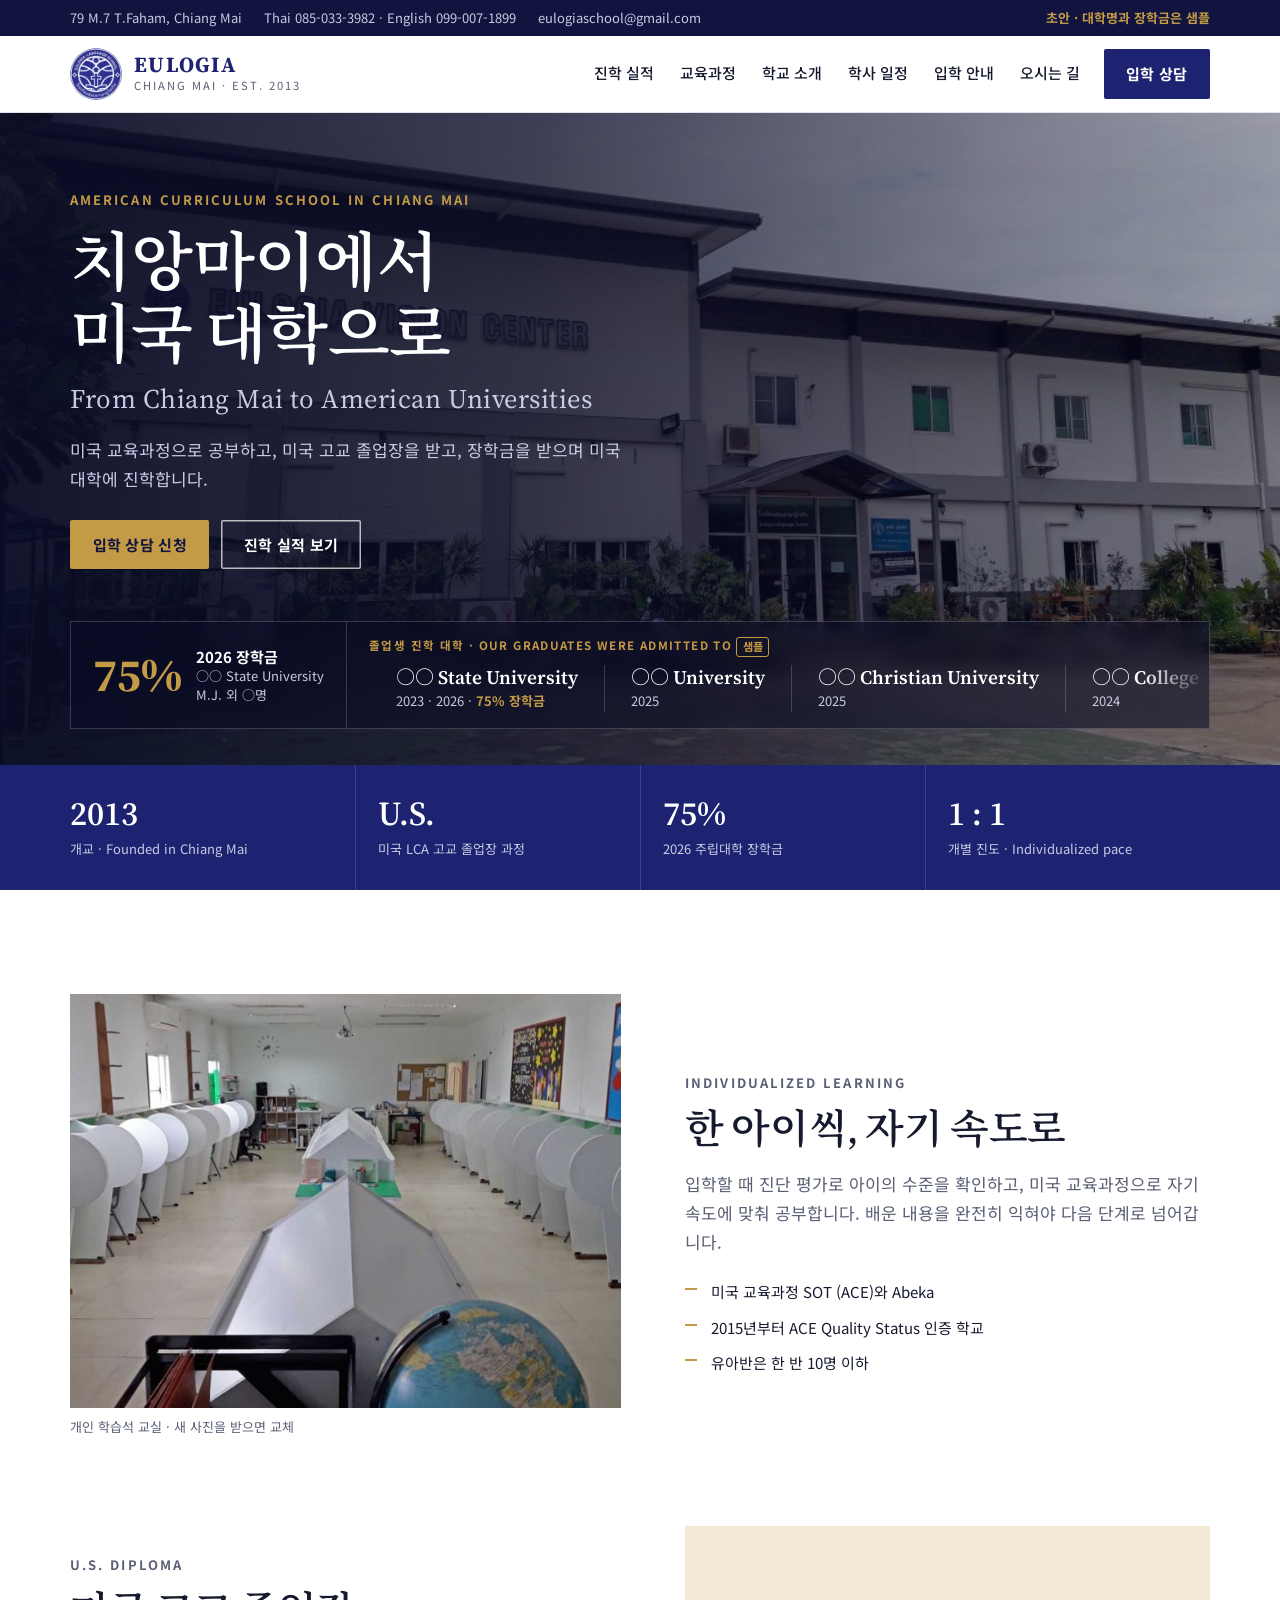
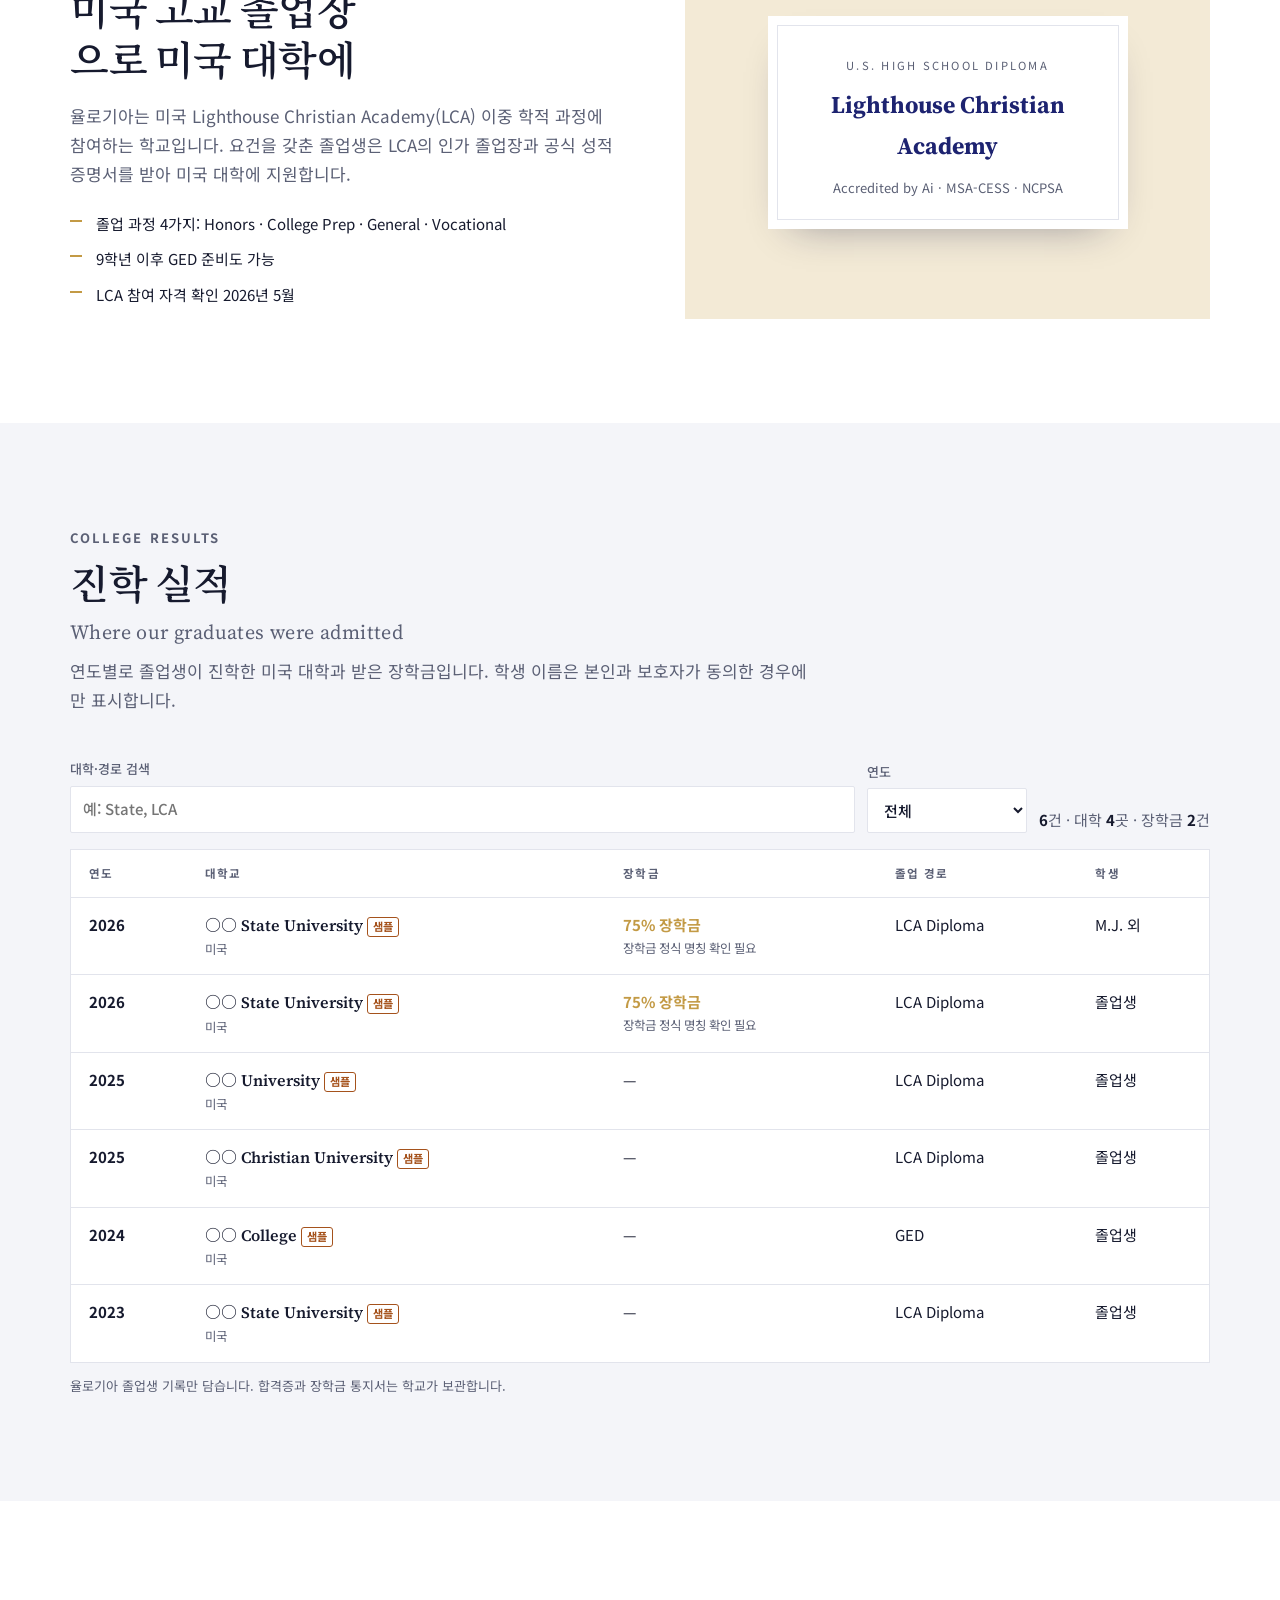
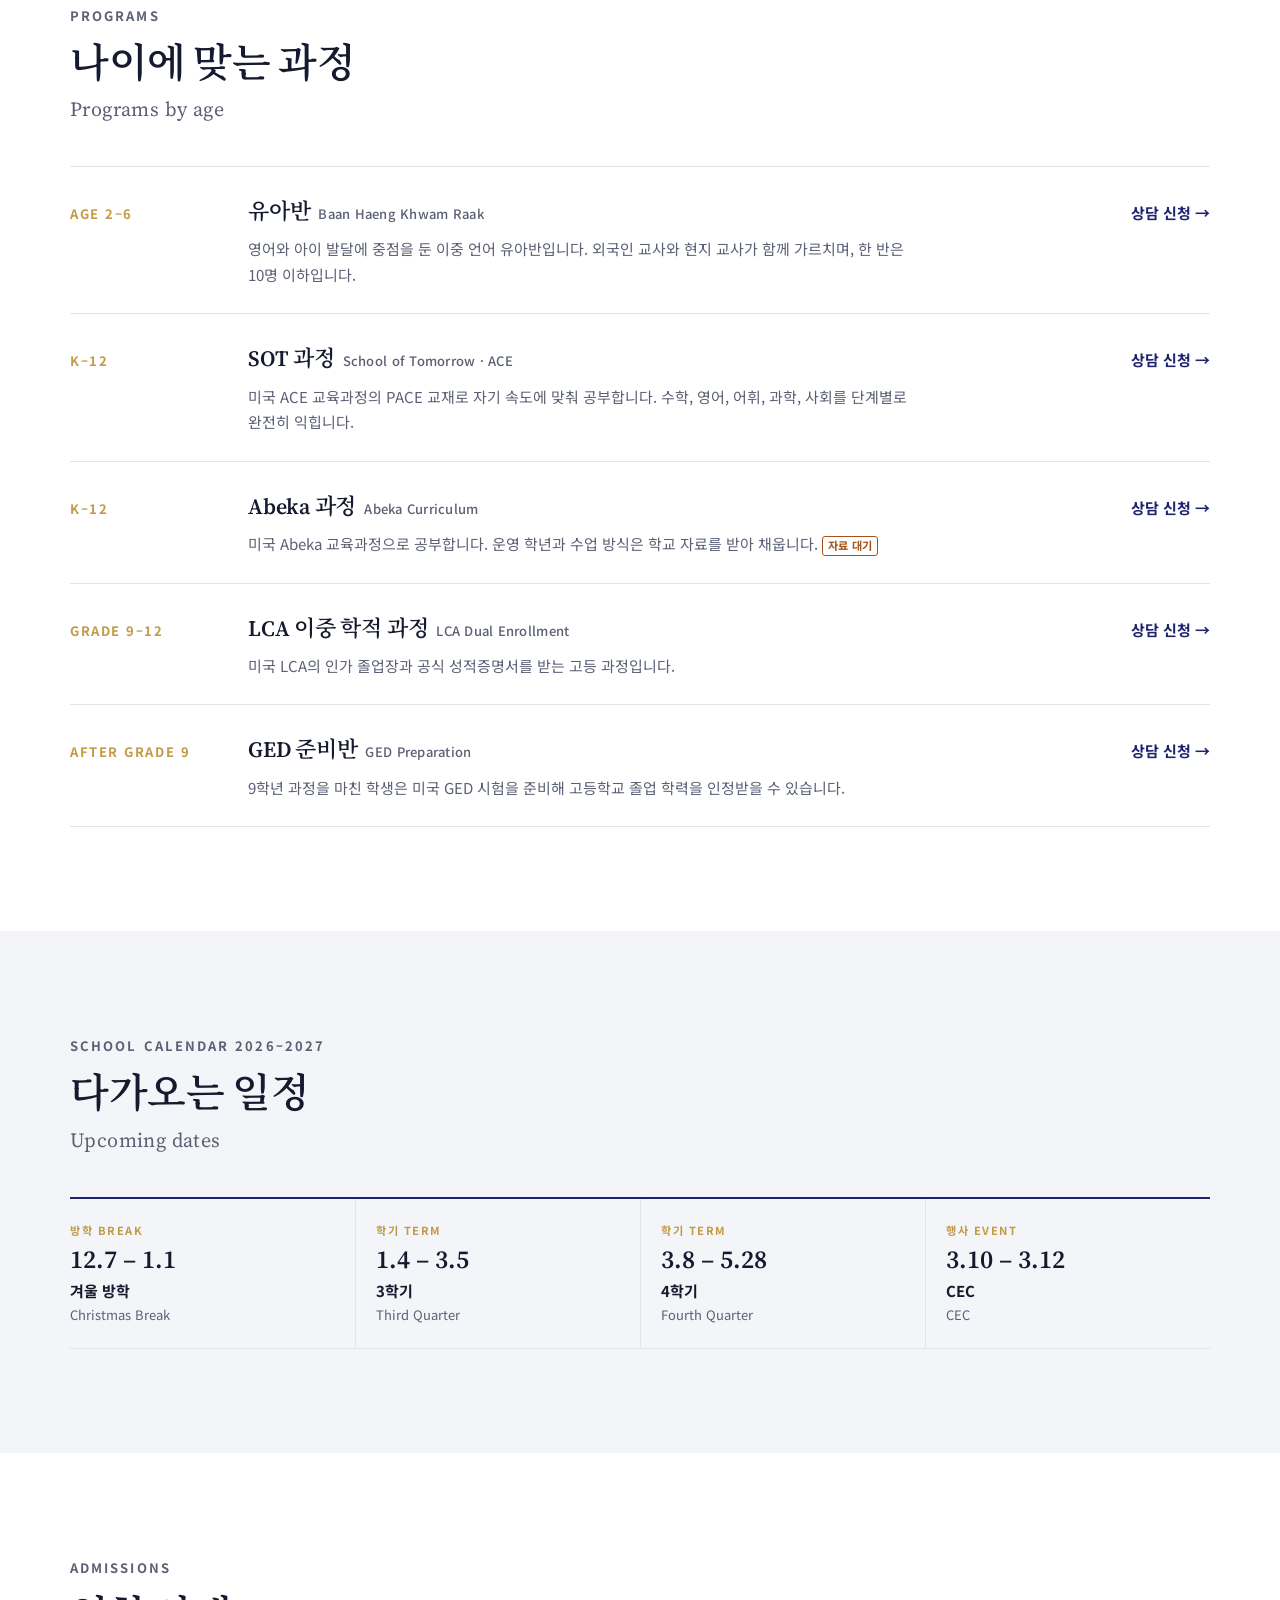
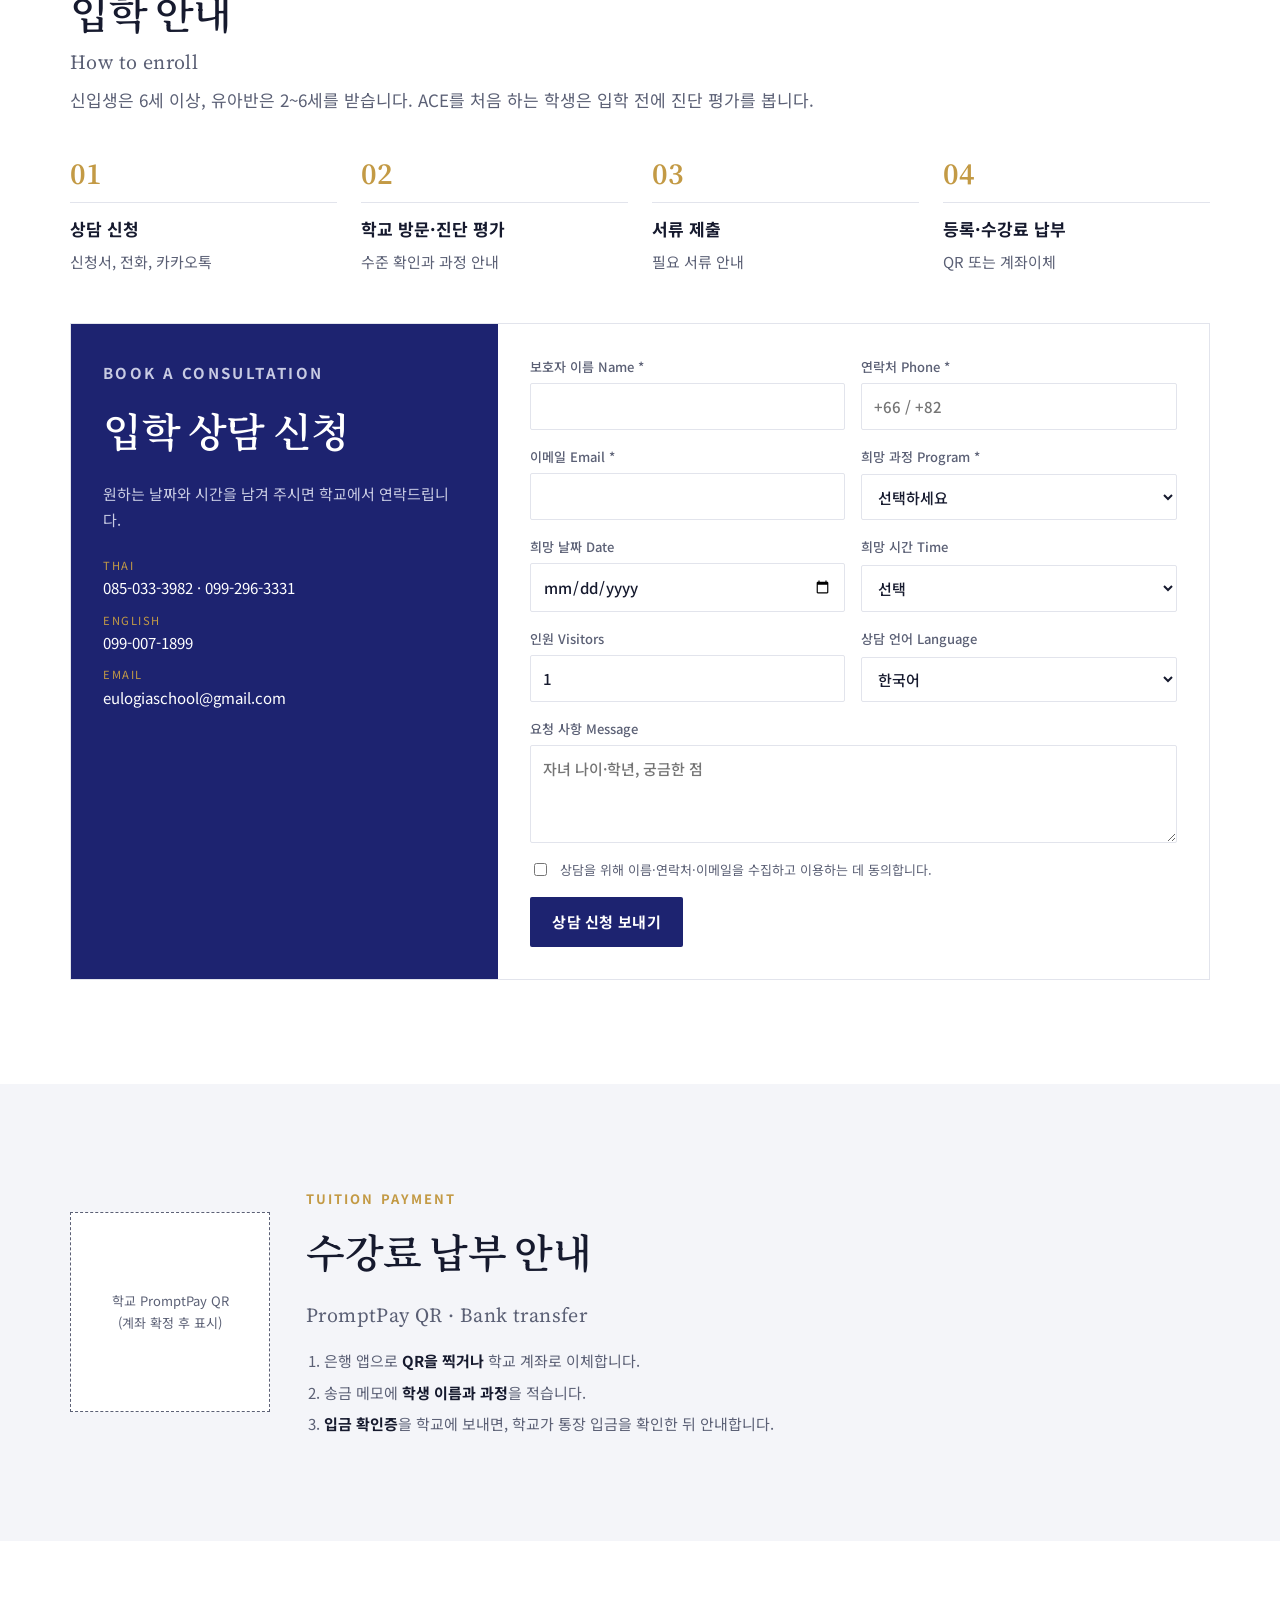
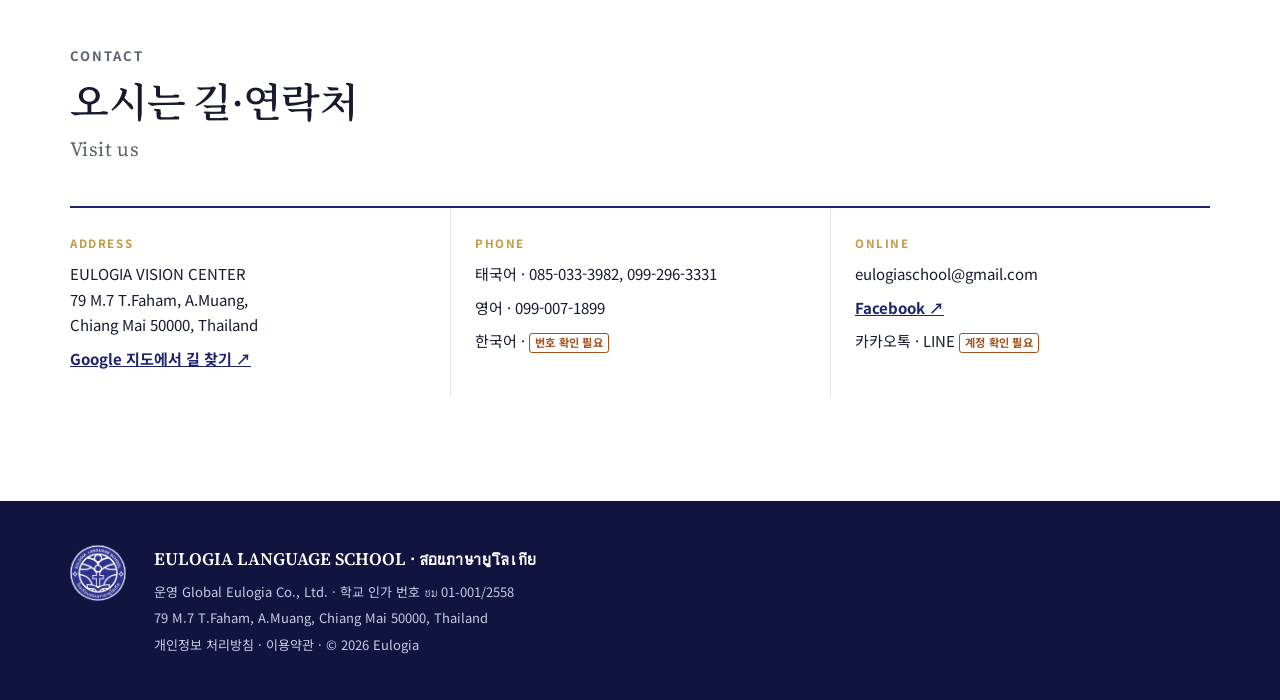
==== site/index.html @ d05801b3 "Show graduates' colleges inside the hero on first load Move the college list into a panel at the bot" ====
<!doctype html>
<html lang="ko">
<head>
<meta charset="utf-8">
<meta name="viewport" content="width=device-width, initial-scale=1, viewport-fit=cover">
<title>Eulogia Chiang Mai</title>
<meta name="claude:viewport-fit-sides" content="cover">
<meta name="description" content="치앙마이의 미국 교육과정 학교. SOT·Abeka 개별 진도 학습, 미국 LCA 졸업장, 미국 대학 진학과 장학금. American curriculum school in Chiang Mai with a U.S. diploma pathway.">
<link rel="preconnect" href="https://fonts.googleapis.com">
<link rel="preconnect" href="https://fonts.gstatic.com" crossorigin>
<link rel="stylesheet" href="https://fonts.googleapis.com/css2?family=Source+Serif+4:opsz,wght@8..60,400;8..60,600;8..60,700&family=Noto+Serif+KR:wght@600;700&family=Noto+Sans+KR:wght@400;500;700&display=swap">
<link rel="stylesheet" href="assets/css/style.css">
</head>
<body>

<div class="utility">
  <div class="wrap">
    <span>79 M.7 T.Faham, Chiang Mai</span>
    <span class="hide-sm">Thai 085-033-3982 · English 099-007-1899</span>
    <span class="hide-sm">eulogiaschool@gmail.com</span>
    <span class="draft">초안 · 대학명과 장학금은 샘플</span>
  </div>
</div>

<header class="masthead">
  <div class="wrap">
    <a class="crest" href="#top" aria-label="Eulogia Chiang Mai 처음으로">
      <img src="assets/img/logo.jpg" alt="Eulogia 교표" width="52" height="52">
      <span><b>EULOGIA</b><small>Chiang Mai · Est. 2013</small></span>
    </a>
    <nav class="menu" aria-label="주 메뉴">
      <a href="#results">진학 실적</a>
      <a href="#programs">교육과정</a>
      <a href="#about">학교 소개</a>
      <a href="#calendar">학사 일정</a>
      <a href="#admissions">입학 안내</a>
      <a href="#contact">오시는 길</a>
    </nav>
    <a class="btn btn-navy" href="#apply">입학 상담</a>
  </div>
</header>

<main id="top">

  <!-- 첫 화면 -->
  <section class="hero" aria-labelledby="hero-title">
    <img class="hero-img" src="assets/img/building.jpg" alt="" width="1024" height="576">
    <div class="wrap">
      <p class="kicker">American Curriculum School in Chiang Mai</p>
      <h1 id="hero-title">치앙마이에서<br>미국 대학으로<span class="sub-en">From Chiang Mai to American Universities</span></h1>
      <p class="hero-lede">미국 교육과정으로 공부하고, 미국 고교 졸업장을 받고, 장학금을 받으며 미국 대학에 진학합니다.</p>
      <div class="hero-cta">
        <a class="btn btn-gold" href="#apply">입학 상담 신청</a>
        <a class="btn btn-line" href="#results">진학 실적 보기</a>
      </div>
      <div class="hero-panel" aria-label="졸업생 진학 대학과 올해 장학금">
        <div class="hp-award">
          <span class="hp-pct" id="news-pct">75%</span>
          <span class="hp-cap"><b><span id="news-year">2026</span> 장학금</b><span id="news-uni">○○ State University</span><span id="news-who">M.J. 외 ○명</span></span>
        </div>
        <div class="hp-unis">
          <p class="hp-label">졸업생 진학 대학<span class="hp-en"> · Our graduates were admitted to</span> <span class="tag-sample" id="news-sample">샘플</span></p>
          <div class="ticker"><div class="ticker-track" id="admit-ticker"></div></div>
        </div>
      </div>
    </div>
  </section>

  <!-- 숫자 -->
  <section class="stats" aria-label="학교 기본 정보">
    <div class="wrap">
      <dl>
        <div><dt>2013</dt><dd>개교 · Founded in Chiang Mai</dd></div>
        <div><dt>U.S.</dt><dd>미국 LCA 고교 졸업장 과정</dd></div>
        <div><dt>75%</dt><dd>2026 주립대학 장학금</dd></div>
        <div><dt>1 : 1</dt><dd>개별 진도 · Individualized pace</dd></div>
      </dl>
    </div>
  </section>

  <!-- 학교 소개 -->
  <section class="section" id="about" aria-labelledby="about-title">
    <div class="wrap">
      <div class="feature">
        <figure class="feature-media">
          <img src="assets/img/classroom-1.jpg" alt="개인 학습석이 놓인 교실" loading="lazy" width="900" height="506">
          <figcaption>개인 학습석 교실 · 새 사진을 받으면 교체</figcaption>
        </figure>
        <div>
          <p class="kicker">Individualized Learning</p>
          <h3 id="about-title">한 아이씩, 자기 속도로</h3>
          <p>입학할 때 진단 평가로 아이의 수준을 확인하고, 미국 교육과정으로 자기 속도에 맞춰 공부합니다. 배운 내용을 완전히 익혀야 다음 단계로 넘어갑니다.</p>
          <ul class="ticks">
            <li>미국 교육과정 SOT (ACE)와 Abeka</li>
            <li>2015년부터 ACE Quality Status 인증 학교</li>
            <li>유아반은 한 반 10명 이하</li>
          </ul>
        </div>
      </div>
      <div class="feature flip">
        <div class="feature-media diploma" aria-hidden="true">
          <div class="diploma-card">
            <span class="k">U.S. High School Diploma</span>
            <b>Lighthouse Christian Academy</b>
            <span>Accredited by Ai · MSA-CESS · NCPSA</span>
          </div>
        </div>
        <div>
          <p class="kicker">U.S. Diploma</p>
          <h3>미국 고교 졸업장으로 미국 대학에</h3>
          <p>율로기아는 미국 Lighthouse Christian Academy(LCA) 이중 학적 과정에 참여하는 학교입니다. 요건을 갖춘 졸업생은 LCA의 인가 졸업장과 공식 성적증명서를 받아 미국 대학에 지원합니다.</p>
          <ul class="ticks">
            <li>졸업 과정 4가지: Honors · College Prep · General · Vocational</li>
            <li>9학년 이후 GED 준비도 가능</li>
            <li>LCA 참여 자격 확인 2026년 5월</li>
          </ul>
        </div>
      </div>
    </div>
  </section>

  <!-- 진학 실적 -->
  <section class="section band" id="results" aria-labelledby="results-title">
    <div class="wrap">
      <div class="head">
        <p class="kicker">College Results</p>
        <h2 id="results-title">진학 실적<span class="sub-en">Where our graduates were admitted</span></h2>
        <p>연도별로 졸업생이 진학한 미국 대학과 받은 장학금입니다. 학생 이름은 본인과 보호자가 동의한 경우에만 표시합니다.</p>
      </div>
      <div class="tools">
        <label class="field" for="res-q">대학·경로 검색<input id="res-q" type="search" placeholder="예: State, LCA"></label>
        <label class="field" for="res-year">연도<select id="res-year"><option value="">전체</option></select></label>
        <p class="summary" id="res-summary" aria-live="polite"></p>
      </div>
      <div class="table-box">
        <table>
          <thead><tr><th scope="col">연도</th><th scope="col">대학교</th><th scope="col">장학금</th><th scope="col">졸업 경로</th><th scope="col">학생</th></tr></thead>
          <tbody id="res-body"></tbody>
        </table>
      </div>
      <p class="fine">율로기아 졸업생 기록만 담습니다. 합격증과 장학금 통지서는 학교가 보관합니다.</p>
    </div>
  </section>

  <!-- 교육과정 -->
  <section class="section" id="programs" aria-labelledby="programs-title">
    <div class="wrap">
      <div class="head">
        <p class="kicker">Programs</p>
        <h2 id="programs-title">나이에 맞는 과정<span class="sub-en">Programs by age</span></h2>
      </div>
      <ul class="programs">
        <li>
          <span class="age">Age 2–6</span>
          <div><h3>유아반<small>Baan Haeng Khwam Raak</small></h3><p>영어와 아이 발달에 중점을 둔 이중 언어 유아반입니다. 외국인 교사와 현지 교사가 함께 가르치며, 한 반은 10명 이하입니다.</p></div>
          <a href="#apply" data-program="early-years">상담 신청 →</a>
        </li>
        <li>
          <span class="age">K–12</span>
          <div><h3>SOT 과정<small>School of Tomorrow · ACE</small></h3><p>미국 ACE 교육과정의 PACE 교재로 자기 속도에 맞춰 공부합니다. 수학, 영어, 어휘, 과학, 사회를 단계별로 완전히 익힙니다.</p></div>
          <a href="#apply" data-program="sot">상담 신청 →</a>
        </li>
        <li>
          <span class="age">K–12</span>
          <div><h3>Abeka 과정<small>Abeka Curriculum</small></h3><p>미국 Abeka 교육과정으로 공부합니다. 운영 학년과 수업 방식은 학교 자료를 받아 채웁니다. <span class="tag-sample">자료 대기</span></p></div>
          <a href="#apply" data-program="abeka">상담 신청 →</a>
        </li>
        <li>
          <span class="age">Grade 9–12</span>
          <div><h3>LCA 이중 학적 과정<small>LCA Dual Enrollment</small></h3><p>미국 LCA의 인가 졸업장과 공식 성적증명서를 받는 고등 과정입니다.</p></div>
          <a href="#apply" data-program="dual-diploma">상담 신청 →</a>
        </li>
        <li>
          <span class="age">After Grade 9</span>
          <div><h3>GED 준비반<small>GED Preparation</small></h3><p>9학년 과정을 마친 학생은 미국 GED 시험을 준비해 고등학교 졸업 학력을 인정받을 수 있습니다.</p></div>
          <a href="#apply" data-program="ged">상담 신청 →</a>
        </li>
      </ul>
    </div>
  </section>

  <!-- 학사 일정 -->
  <section class="section band" id="calendar" aria-labelledby="cal-title">
    <div class="wrap">
      <div class="head">
        <p class="kicker">School Calendar 2026–2027</p>
        <h2 id="cal-title">다가오는 일정<span class="sub-en">Upcoming dates</span></h2>
      </div>
      <ul class="cal" id="cal-list"></ul>
    </div>
  </section>

  <!-- 입학 안내 -->
  <section class="section" id="admissions" aria-labelledby="adm-title">
    <div class="wrap">
      <div class="head">
        <p class="kicker">Admissions</p>
        <h2 id="adm-title">입학 안내<span class="sub-en">How to enroll</span></h2>
        <p>신입생은 6세 이상, 유아반은 2~6세를 받습니다. ACE를 처음 하는 학생은 입학 전에 진단 평가를 봅니다.</p>
      </div>
      <ol class="steps">
        <li><b>상담 신청</b><span>신청서, 전화, 카카오톡</span></li>
        <li><b>학교 방문·진단 평가</b><span>수준 확인과 과정 안내</span></li>
        <li><b>서류 제출</b><span>필요 서류 안내</span></li>
        <li><b>등록·수강료 납부</b><span>QR 또는 계좌이체</span></li>
      </ol>

      <div class="apply" id="apply">
        <aside>
          <p class="kicker">Book a Consultation</p>
          <h3>입학 상담 신청</h3>
          <p>원하는 날짜와 시간을 남겨 주시면 학교에서 연락드립니다.</p>
          <dl>
            <div><dt>Thai</dt><dd>085-033-3982 · 099-296-3331</dd></div>
            <div><dt>English</dt><dd>099-007-1899</dd></div>
            <div><dt>Email</dt><dd>eulogiaschool@gmail.com</dd></div>
          </dl>
        </aside>
        <form class="form" id="apply-form" novalidate>
          <label class="field" for="f-name">보호자 이름 Name *<input id="f-name" name="name" required autocomplete="name"></label>
          <label class="field" for="f-phone">연락처 Phone *<input id="f-phone" name="phone" type="tel" required autocomplete="tel" placeholder="+66 / +82"></label>
          <label class="field" for="f-email">이메일 Email *<input id="f-email" name="email" type="email" required autocomplete="email"></label>
          <label class="field" for="f-program">희망 과정 Program *
            <select id="f-program" name="program" required>
              <option value="">선택하세요</option>
              <option value="early-years">유아반 (2~6세)</option>
              <option value="sot">SOT 과정</option>
              <option value="abeka">Abeka 과정</option>
              <option value="dual-diploma">LCA 이중 학적 과정</option>
              <option value="ged">GED 준비반</option>
              <option value="unsure">아직 모름</option>
            </select>
          </label>
          <label class="field" for="f-date">희망 날짜 Date<input id="f-date" name="date" type="date"></label>
          <label class="field" for="f-time">희망 시간 Time
            <select id="f-time" name="time"><option value="">선택</option><option>오전 Morning</option><option>오후 Afternoon</option></select>
          </label>
          <label class="field" for="f-people">인원 Visitors<input id="f-people" name="people" type="number" min="1" max="10" value="1"></label>
          <label class="field" for="f-lang">상담 언어 Language
            <select id="f-lang" name="lang"><option>한국어</option><option>English</option><option>ไทย</option></select>
          </label>
          <label class="field full" for="f-msg">요청 사항 Message<textarea id="f-msg" name="message" rows="3" placeholder="자녀 나이·학년, 궁금한 점"></textarea></label>
          <label class="check full" for="f-agree"><input id="f-agree" type="checkbox" required> 상담을 위해 이름·연락처·이메일을 수집하고 이용하는 데 동의합니다.</label>
          <p class="form-msg" id="form-msg" hidden></p>
          <div class="full"><button class="btn btn-navy" type="submit">상담 신청 보내기</button></div>
        </form>
      </div>
    </div>
  </section>

  <!-- 수강료 납부 -->
  <section class="section band" id="pay" aria-labelledby="pay-title">
    <div class="wrap pay">
      <div class="qr-box">학교 PromptPay QR<br>(계좌 확정 후 표시)</div>
      <div>
        <p class="kicker">Tuition Payment</p>
        <h2 id="pay-title">수강료 납부 안내<span class="sub-en">PromptPay QR · Bank transfer</span></h2>
        <ol>
          <li>은행 앱으로 <b>QR을 찍거나</b> 학교 계좌로 이체합니다.</li>
          <li>송금 메모에 <b>학생 이름과 과정</b>을 적습니다.</li>
          <li><b>입금 확인증</b>을 학교에 보내면, 학교가 통장 입금을 확인한 뒤 안내합니다.</li>
        </ol>
      </div>
    </div>
  </section>

  <!-- 오시는 길 -->
  <section class="section" id="contact" aria-labelledby="contact-title">
    <div class="wrap">
      <div class="head">
        <p class="kicker">Contact</p>
        <h2 id="contact-title">오시는 길·연락처<span class="sub-en">Visit us</span></h2>
      </div>
      <div class="contact">
        <div>
          <h3>Address</h3>
          <p>EULOGIA VISION CENTER<br>79 M.7 T.Faham, A.Muang,<br>Chiang Mai 50000, Thailand</p>
          <a href="https://www.google.com/maps/search/?api=1&amp;query=79+Moo+7+Fa+Ham+Mueang+Chiang+Mai+50000" target="_blank" rel="noopener">Google 지도에서 길 찾기 ↗</a>
        </div>
        <div>
          <h3>Phone</h3>
          <p>태국어 · 085-033-3982, 099-296-3331</p>
          <p>영어 · 099-007-1899</p>
          <p>한국어 · <span class="tag-sample">번호 확인 필요</span></p>
        </div>
        <div>
          <h3>Online</h3>
          <p>eulogiaschool@gmail.com</p>
          <a href="https://www.facebook.com/eulogiavisioncenter" target="_blank" rel="noopener">Facebook ↗</a>
          <p>카카오톡 · LINE <span class="tag-sample">계정 확인 필요</span></p>
        </div>
      </div>
    </div>
  </section>
</main>

<footer class="footer">
  <div class="wrap">
    <img src="assets/img/logo.jpg" alt="" width="56" height="56">
    <div>
      <b>EULOGIA LANGUAGE SCHOOL · สอนภาษายูโลเกีย</b>
      <p>운영 Global Eulogia Co., Ltd. · 학교 인가 번호 ชม 01-001/2558</p>
      <p>79 M.7 T.Faham, A.Muang, Chiang Mai 50000, Thailand</p>
      <p>개인정보 처리방침 · 이용약관 · © 2026 Eulogia</p>
    </div>
  </div>
</footer>

<nav class="mbar" aria-label="빠른 연락">
  <a class="primary" href="#apply">상담 신청</a>
  <a href="#contact">전화</a>
  <a href="#contact">카카오톡</a>
</nav>

<script src="assets/js/data.js"></script>
<script src="assets/js/main.js"></script>
</body>
</html>
---- site/assets/css/style.css ----
/* Layout concept: an established American college-prep school site — utility bar, white masthead, full-bleed campus photo, then calm alternating bands. */
:root {
  --navy: #1d2370;          /* deepened logo navy */
  --navy-2: #282e8e;        /* logo navy */
  --navy-deep: #11143f;
  --gold: #c39a45;          /* muted academic gold */
  --gold-soft: #f3ead6;
  --bg: #ffffff;
  --band: #f4f5f9;
  --surface: #ffffff;
  --ink: #161a2e;
  --muted: #5b6075;
  --line: #e2e4ec;
  --on-dark: #ffffff;
  --on-dark-muted: #c8cbe3;
  --sample: #a5521c;

  --f-serif: "Source Serif 4", "Noto Serif KR", Georgia, "Times New Roman", serif;
  --f-sans: "Noto Sans KR", "Apple SD Gothic Neo", "Malgun Gothic", system-ui, sans-serif;

  --t-xs: 0.8125rem;
  --t-sm: 0.9375rem;
  --t-md: 1.0625rem;
  --t-lg: 1.375rem;
  --t-xl: clamp(1.75rem, 3.2vw, 2.5rem);
  --t-hero: clamp(2.375rem, 5.4vw, 4rem);
  --wrap: 1180px;
  color-scheme: light;
}
@media (prefers-color-scheme: dark) {
  :root:not([data-theme="light"]) {
    --bg: #0f1122; --band: #151831; --surface: #1a1d38; --ink: #e9eaf4; --muted: #a5a9c3; --line: #2a2d4c;
    --navy: #2a318f; --navy-deep: #0a0c26; --gold-soft: #2b2617; --sample: #f0a26b;
    color-scheme: dark;
  }
}
:root[data-theme="dark"] {
  --bg: #0f1122; --band: #151831; --surface: #1a1d38; --ink: #e9eaf4; --muted: #a5a9c3; --line: #2a2d4c;
  --navy: #2a318f; --navy-deep: #0a0c26; --gold-soft: #2b2617; --sample: #f0a26b;
  color-scheme: dark;
}

* { box-sizing: border-box; }
html { scroll-behavior: smooth; }
@media (prefers-reduced-motion: reduce) { html { scroll-behavior: auto; } }
body { margin: 0; background: var(--bg); color: var(--ink); font-family: var(--f-sans); font-size: var(--t-md); line-height: 1.7; -webkit-font-smoothing: antialiased; }
body::before { content: ""; position: fixed; inset: 0 0 auto; height: env(safe-area-inset-top, 0px); z-index: 60; background: var(--navy-deep); }
img { max-width: 100%; display: block; }
a { color: inherit; }
:focus-visible { outline: 3px solid var(--gold); outline-offset: 2px; }
h1, h2, h3 { margin: 0; text-wrap: balance; font-family: var(--f-serif); font-weight: 600; letter-spacing: -0.01em; }
p { margin: 0; }
.wrap { max-width: var(--wrap); margin-inline: auto; padding-left: max(20px, env(safe-area-inset-left, 0px)); padding-right: max(20px, env(safe-area-inset-right, 0px)); }
.kicker { font-family: var(--f-sans); font-size: var(--t-xs); font-weight: 700; letter-spacing: 0.16em; text-transform: uppercase; color: var(--gold); }
.sub-en { display: block; font-family: var(--f-serif); font-weight: 400; font-size: 0.5em; letter-spacing: 0.02em; color: var(--muted); margin-top: 0.5em; }
.tag-sample { display: inline-block; font-family: var(--f-sans); font-size: 0.7rem; font-weight: 700; color: var(--sample); border: 1px solid currentColor; border-radius: 3px; padding: 0 0.45em; line-height: 1.6; vertical-align: middle; letter-spacing: 0.02em; }

/* Utility bar */
.utility { background: var(--navy-deep); color: var(--on-dark-muted); font-size: var(--t-xs); }
.utility .wrap { display: flex; flex-wrap: wrap; gap: 6px 22px; padding-block: 7px; align-items: center; }
.utility .draft { margin-left: auto; color: var(--gold); font-weight: 700; }
@media (max-width: 640px) { .utility .hide-sm { display: none; } .utility .draft { margin-left: 0; } }

/* Masthead */
.masthead { position: sticky; top: env(safe-area-inset-top, 0px); z-index: 50; background: var(--bg); border-bottom: 1px solid var(--line); }
.masthead .wrap { display: flex; align-items: center; gap: 24px; padding-block: 12px; }
.crest { display: flex; align-items: center; gap: 12px; text-decoration: none; min-width: 0; }
.crest img { width: 52px; height: 52px; border-radius: 50%; }
.crest b { display: block; font-family: var(--f-serif); font-size: 1.35rem; font-weight: 700; letter-spacing: 0.06em; line-height: 1.1; color: var(--navy); }
:root[data-theme="dark"] .crest b { color: var(--ink); }
@media (prefers-color-scheme: dark) { :root:not([data-theme="light"]) .crest b { color: var(--ink); } }
.crest small { display: block; font-size: 0.7rem; letter-spacing: 0.18em; text-transform: uppercase; color: var(--muted); }
.menu { display: flex; gap: 26px; margin-left: auto; font-size: var(--t-sm); font-weight: 500; }
.menu a { text-decoration: none; color: var(--ink); padding-block: 6px; border-bottom: 2px solid transparent; }
.menu a:hover { border-bottom-color: var(--gold); }
.btn { display: inline-flex; align-items: center; justify-content: center; gap: 8px; padding: 0.8em 1.5em; border-radius: 2px; font: inherit; font-size: var(--t-sm); font-weight: 700; letter-spacing: 0.02em; text-decoration: none; border: 0; cursor: pointer; }
.btn-navy { background: var(--navy); color: var(--on-dark); }
.btn-navy:hover { background: var(--navy-2); }
.btn-gold { background: var(--gold); color: var(--navy-deep); }
.btn-gold:hover { filter: brightness(1.06); }
.btn-line { color: var(--on-dark); box-shadow: inset 0 0 0 1.5px rgba(255,255,255,.7); }
.btn-line:hover { box-shadow: inset 0 0 0 1.5px #fff; }
@media (max-width: 980px) { .menu { display: none; } .masthead .btn { margin-left: auto; padding: 0.65em 1em; } }
@media (max-width: 420px) { .crest small { display: none; } .crest img { width: 44px; height: 44px; } }

/* Hero */
.hero { position: relative; color: var(--on-dark); background: var(--navy-deep); overflow: hidden; }
.hero-img { position: absolute; inset: 0; width: 100%; height: 100%; object-fit: cover; object-position: 60% 40%; }
.hero::after { content: ""; position: absolute; inset: 0; background: linear-gradient(90deg, rgba(10,12,38,.94) 0%, rgba(10,12,38,.78) 42%, rgba(10,12,38,.35) 100%); }
.hero .wrap { position: relative; z-index: 1; padding-block: clamp(36px, 6vw, 76px) clamp(24px, 3vw, 36px); }
.hero h1 { font-size: var(--t-hero); line-height: 1.12; max-width: 12em; margin-top: 16px; font-weight: 600; }
.hero h1 .sub-en { color: var(--on-dark-muted); font-size: 0.42em; }
.hero-lede { margin-top: 22px; max-width: 33em; color: var(--on-dark-muted); font-size: var(--t-md); }
.hero-cta { display: flex; flex-wrap: wrap; gap: 12px; margin-top: 26px; }
@media (max-width: 600px) { .hero-lede { display: none; } .hero h1 { margin-top: 10px; } .hero-cta { margin-top: 20px; } }
.hero-panel { margin-top: clamp(28px, 4.5vw, 52px); display: grid; grid-template-columns: auto minmax(0, 1fr); gap: 0; background: rgba(10,12,38,.55); border: 1px solid rgba(255,255,255,.18); backdrop-filter: blur(8px); -webkit-backdrop-filter: blur(8px); }
.hp-award { display: flex; align-items: center; gap: 14px; padding: 18px 22px; border-right: 1px solid rgba(255,255,255,.18); }
.hp-pct { font-family: var(--f-serif); font-size: 2.9rem; font-weight: 700; line-height: 1; color: var(--gold); font-variant-numeric: tabular-nums; }
.hp-cap { display: grid; font-size: var(--t-xs); color: var(--on-dark-muted); line-height: 1.45; }
.hp-cap b { color: var(--on-dark); font-size: var(--t-sm); }
.hp-unis { min-width: 0; padding: 14px 0 16px 22px; display: grid; gap: 8px; align-content: center; }
.hp-label { font-size: 0.72rem; font-weight: 700; letter-spacing: 0.12em; text-transform: uppercase; color: var(--gold); padding-right: 22px; }
.hp-label .tag-sample { color: var(--gold); letter-spacing: 0; text-transform: none; }
.ticker { overflow: hidden; mask-image: linear-gradient(90deg, transparent, #000 4%, #000 92%, transparent); -webkit-mask-image: linear-gradient(90deg, transparent, #000 4%, #000 92%, transparent); }
.ticker-track { display: flex; width: max-content; animation: drift 38s linear infinite; }
.ticker:hover .ticker-track { animation-play-state: paused; }
@keyframes drift { from { transform: translateX(0); } to { transform: translateX(-50%); } }
.uni-item { display: grid; padding: 0 26px; border-left: 1px solid rgba(255,255,255,.18); white-space: nowrap; }
.uni-item b { font-family: var(--f-serif); font-weight: 600; font-size: 1.2rem; color: var(--on-dark); line-height: 1.3; }
.uni-item span { font-size: var(--t-xs); color: var(--on-dark-muted); }
.uni-item em { font-style: normal; color: var(--gold); font-weight: 700; }
@media (prefers-reduced-motion: reduce) {
  .ticker { overflow-x: auto; mask-image: none; -webkit-mask-image: none; }
  .ticker-track { animation: none; }
  .ticker-track [aria-hidden="true"] { display: none; }
}
@media (max-width: 720px) {
  .hero-panel { grid-template-columns: minmax(0, 1fr); }
  .hp-award { border-right: 0; border-bottom: 1px solid rgba(255,255,255,.18); padding: 14px 16px; }
  .hp-pct { font-size: 2.3rem; }
  .hp-unis { padding: 12px 0 14px 16px; }
  .uni-item b { font-size: 1.05rem; }
  .hp-en { display: none; }
}

/* Stats */
.stats { background: var(--navy); color: var(--on-dark); }
.stats dl { margin: 0; display: grid; grid-template-columns: repeat(4, minmax(0, 1fr)); }
.stats dl > div { padding: 30px 22px; border-left: 1px solid rgba(255,255,255,.14); min-width: 0; }
.stats dl > div:first-child { border-left: 0; padding-left: 0; }
.stats dt { font-family: var(--f-serif); font-size: 2.1rem; font-weight: 600; line-height: 1.1; font-variant-numeric: tabular-nums; }
.stats dd { margin: 6px 0 0; font-size: var(--t-xs); color: var(--on-dark-muted); }
@media (max-width: 820px) {
  .stats dl { grid-template-columns: repeat(2, minmax(0, 1fr)); }
  .stats dl > div { padding: 22px 0; border-left: 0; border-top: 1px solid rgba(255,255,255,.14); }
  .stats dl > div:nth-child(-n+2) { border-top: 0; }
  .stats dl > div:nth-child(even) { padding-left: 18px; }
}

/* Sections */
.section { padding-block: clamp(64px, 9vw, 104px); }
.section.band { background: var(--band); }
.head { display: grid; gap: 12px; max-width: 44em; margin-bottom: 44px; }
.head h2 { font-size: var(--t-xl); line-height: 1.22; }
.head p { color: var(--muted); }

/* Feature rows (image + text) */
.feature { display: grid; grid-template-columns: minmax(0, 1.05fr) minmax(0, 1fr); gap: clamp(28px, 5vw, 64px); align-items: center; }
.feature + .feature { margin-top: clamp(56px, 8vw, 88px); }
.feature.flip .feature-media { order: 2; }
.feature-media img { width: 100%; height: auto; aspect-ratio: 4 / 3; object-fit: cover; }
.feature-media figcaption { margin-top: 8px; font-size: var(--t-xs); color: var(--muted); }
.feature-media { margin: 0; }
.feature h3 { font-size: var(--t-xl); line-height: 1.25; margin-top: 10px; }
.feature p { color: var(--muted); margin-top: 16px; }
.ticks { list-style: none; margin: 22px 0 0; padding: 0; display: grid; gap: 10px; }
.ticks li { padding-left: 26px; position: relative; font-size: var(--t-sm); }
.ticks li::before { content: ""; position: absolute; left: 0; top: 0.62em; width: 12px; height: 2px; background: var(--gold); }
.diploma { aspect-ratio: 4 / 3; background: var(--gold-soft); display: grid; place-items: center; padding: 28px; }
.diploma-card { background: var(--surface); width: min(100%, 360px); padding: 30px 26px; text-align: center; box-shadow: 0 18px 40px -24px rgba(17,20,63,.45); outline: 1px solid var(--line); outline-offset: -10px; }
.diploma-card .k { font-size: 0.7rem; letter-spacing: 0.2em; text-transform: uppercase; color: var(--muted); }
.diploma-card b { display: block; font-family: var(--f-serif); font-size: 1.5rem; margin-top: 10px; color: var(--navy); }
:root[data-theme="dark"] .diploma-card b { color: var(--ink); }
@media (prefers-color-scheme: dark) { :root:not([data-theme="light"]) .diploma-card b { color: var(--ink); } }
.diploma-card span { display: block; font-size: var(--t-xs); color: var(--muted); margin-top: 10px; }
@media (max-width: 860px) { .feature { grid-template-columns: minmax(0, 1fr); } .feature.flip .feature-media { order: 0; } }

/* Programs */
.programs { list-style: none; margin: 0; padding: 0; border-top: 1px solid var(--line); }
.programs li { display: grid; grid-template-columns: 150px minmax(0, 1fr) auto; gap: 28px; align-items: baseline; padding: 26px 0; border-bottom: 1px solid var(--line); }
.programs .age { font-size: var(--t-xs); font-weight: 700; letter-spacing: 0.12em; text-transform: uppercase; color: var(--gold); }
.programs h3 { font-size: var(--t-lg); }
.programs h3 small { font-family: var(--f-sans); font-size: var(--t-xs); font-weight: 500; color: var(--muted); margin-left: 8px; letter-spacing: 0.02em; }
.programs p { color: var(--muted); font-size: var(--t-sm); margin-top: 6px; max-width: 44em; }
.programs a { font-size: var(--t-sm); font-weight: 700; color: var(--navy); text-decoration: none; white-space: nowrap; }
:root[data-theme="dark"] .programs a { color: var(--ink); }
@media (prefers-color-scheme: dark) { :root:not([data-theme="light"]) .programs a { color: var(--ink); } }
.programs a:hover { text-decoration: underline; text-decoration-color: var(--gold); text-underline-offset: 4px; }
@media (max-width: 720px) { .programs li { grid-template-columns: minmax(0, 1fr); gap: 4px; } }

/* Results table */
.tools { display: flex; flex-wrap: wrap; gap: 12px; align-items: end; margin-bottom: 16px; }
.field { display: grid; gap: 5px; font-size: var(--t-xs); color: var(--muted); font-weight: 500; min-width: 0; }
.field input, .field select, .field textarea { font: inherit; font-size: var(--t-sm); color: var(--ink); background: var(--surface); border: 1px solid var(--line); border-radius: 2px; padding: 0.65em 0.8em; width: 100%; min-width: 0; }
.field input:focus, .field select:focus, .field textarea:focus { border-color: var(--navy-2); outline: none; box-shadow: 0 0 0 3px rgba(40,46,142,.15); }
.tools .field:first-child { flex: 1 1 260px; }
.tools .field:nth-child(2) { flex: 0 1 160px; }
.summary { margin-left: auto; font-size: var(--t-sm); color: var(--muted); }
.summary b { color: var(--ink); font-variant-numeric: tabular-nums; }
.table-box { overflow-x: auto; background: var(--surface); border: 1px solid var(--line); }
table { width: 100%; border-collapse: collapse; min-width: 640px; font-size: var(--t-sm); }
th, td { text-align: left; padding: 14px 18px; border-bottom: 1px solid var(--line); vertical-align: top; }
th { font-size: 0.72rem; letter-spacing: 0.12em; text-transform: uppercase; color: var(--muted); font-weight: 700; }
tbody tr:last-child td { border-bottom: 0; }
td.yr { font-variant-numeric: tabular-nums; font-weight: 700; }
td .uni { font-family: var(--f-serif); font-weight: 600; font-size: 1rem; }
td .sch { font-weight: 700; color: var(--gold); }
td small { display: block; color: var(--muted); font-size: 0.78rem; }
.empty { padding: 24px; color: var(--muted); }
.fine { margin-top: 12px; font-size: var(--t-xs); color: var(--muted); }

/* Calendar */
.cal { list-style: none; margin: 0; padding: 0; display: grid; grid-template-columns: repeat(4, minmax(0, 1fr)); gap: 0; border-top: 2px solid var(--navy); }
.cal li { padding: 22px 20px 22px 0; display: grid; gap: 4px; align-content: start; min-width: 0; border-bottom: 1px solid var(--line); }
.cal li + li { padding-left: 20px; border-left: 1px solid var(--line); }
.cal .k { font-size: 0.7rem; font-weight: 700; letter-spacing: 0.14em; text-transform: uppercase; color: var(--gold); }
.cal .d { font-family: var(--f-serif); font-weight: 600; font-size: 1.6rem; font-variant-numeric: tabular-nums; line-height: 1.2; }
.cal .t { font-weight: 700; font-size: var(--t-sm); }
.cal .t small { display: block; font-weight: 400; color: var(--muted); font-size: var(--t-xs); }
@media (max-width: 900px) { .cal { grid-template-columns: repeat(2, minmax(0, 1fr)); } .cal li:nth-child(3) { padding-left: 0; border-left: 0; } }
@media (max-width: 460px) { .cal { grid-template-columns: minmax(0, 1fr); } .cal li + li { padding-left: 0; border-left: 0; } }

/* Admissions */
.steps { list-style: none; margin: 0 0 48px; padding: 0; display: grid; grid-template-columns: repeat(4, minmax(0, 1fr)); gap: 24px; counter-reset: s; }
.steps li { display: grid; gap: 6px; min-width: 0; }
.steps li::before { counter-increment: s; content: "0" counter(s); font-family: var(--f-serif); font-size: 1.9rem; font-weight: 600; color: var(--gold); line-height: 1; padding-bottom: 12px; border-bottom: 1px solid var(--line); margin-bottom: 6px; }
.steps b { font-size: var(--t-md); }
.steps span { color: var(--muted); font-size: var(--t-sm); }
@media (max-width: 760px) { .steps { grid-template-columns: repeat(2, minmax(0, 1fr)); } }

.apply { display: grid; grid-template-columns: minmax(0, 0.75fr) minmax(0, 1.25fr); background: var(--surface); border: 1px solid var(--line); }
.apply aside { background: var(--navy); color: var(--on-dark); padding: 36px 32px; display: grid; gap: 14px; align-content: start; }
.apply aside h3 { font-size: var(--t-xl); }
.apply aside p { color: var(--on-dark-muted); font-size: var(--t-sm); }
.apply aside dl { margin: 10px 0 0; display: grid; gap: 10px; font-size: var(--t-sm); }
.apply aside dt { font-size: 0.7rem; letter-spacing: 0.14em; text-transform: uppercase; color: var(--gold); }
.apply aside dd { margin: 0; }
.form { padding: 32px; display: grid; grid-template-columns: repeat(2, minmax(0, 1fr)); gap: 16px; }
.form .full { grid-column: 1 / -1; }
.check { display: flex; gap: 10px; align-items: flex-start; font-size: var(--t-xs); color: var(--muted); }
.check input { margin-top: 4px; }
.form-msg { grid-column: 1 / -1; font-size: var(--t-sm); padding: 12px 14px; background: var(--band); border-left: 3px solid var(--gold); }
@media (max-width: 860px) { .apply { grid-template-columns: minmax(0, 1fr); } .apply aside, .form { padding: 24px 20px; } }
@media (max-width: 520px) { .form { grid-template-columns: minmax(0, 1fr); } }

/* Tuition */
.pay { display: grid; grid-template-columns: 200px minmax(0, 1fr); gap: 36px; align-items: center; }
.qr-box { aspect-ratio: 1; width: 100%; max-width: 200px; border: 1px dashed var(--muted); display: grid; place-items: center; text-align: center; color: var(--muted); font-size: var(--t-xs); padding: 16px; background: var(--surface); }
.pay h2 { font-size: var(--t-xl); margin-top: 10px; }
.pay ol { margin: 16px 0 0; padding-left: 1.2em; display: grid; gap: 6px; color: var(--muted); font-size: var(--t-sm); }
.pay ol b { color: var(--ink); }
@media (max-width: 640px) { .pay { grid-template-columns: minmax(0, 1fr); } }

/* Contact */
.contact { display: grid; grid-template-columns: repeat(3, minmax(0, 1fr)); gap: 0; border-top: 2px solid var(--navy); }
.contact > div { padding: 26px 24px 26px 0; display: grid; gap: 8px; align-content: start; min-width: 0; overflow-wrap: anywhere; }
.contact > div + div { padding-left: 24px; border-left: 1px solid var(--line); }
.contact h3 { font-family: var(--f-sans); font-size: 0.72rem; font-weight: 700; letter-spacing: 0.14em; text-transform: uppercase; color: var(--gold); }
.contact p { font-size: var(--t-sm); }
.contact a { font-size: var(--t-sm); font-weight: 700; color: var(--navy); }
:root[data-theme="dark"] .contact a { color: var(--ink); }
@media (prefers-color-scheme: dark) { :root:not([data-theme="light"]) .contact a { color: var(--ink); } }
@media (max-width: 820px) { .contact { grid-template-columns: minmax(0, 1fr); } .contact > div + div { padding-left: 0; border-left: 0; border-top: 1px solid var(--line); } }

/* Footer */
.footer { background: var(--navy-deep); color: var(--on-dark-muted); font-size: var(--t-xs); padding-bottom: 84px; }
.footer .wrap { padding-block: 44px; display: grid; grid-template-columns: auto minmax(0, 1fr); gap: 20px 28px; align-items: start; }
.footer img { width: 56px; height: 56px; border-radius: 50%; }
.footer b { display: block; color: var(--on-dark); font-family: var(--f-serif); font-size: 1.1rem; font-weight: 600; margin-bottom: 6px; }
.footer p + p { margin-top: 4px; }
@media (min-width: 761px) { .footer { padding-bottom: 0; } }

/* Mobile action bar */
.mbar { position: fixed; left: 0; right: 0; bottom: 0; z-index: 55; display: none; grid-template-columns: 1.4fr 1fr 1fr; gap: 8px; background: var(--navy-deep); padding: 10px max(12px, env(safe-area-inset-right, 0px)) calc(10px + env(safe-area-inset-bottom, 0px)) max(12px, env(safe-area-inset-left, 0px)); }
.mbar a { text-align: center; text-decoration: none; padding: 11px 6px; font-weight: 700; font-size: var(--t-sm); color: var(--on-dark); box-shadow: inset 0 0 0 1px rgba(255,255,255,.35); }
.mbar a.primary { background: var(--gold); color: var(--navy-deep); box-shadow: none; }
@media (max-width: 760px) { .mbar { display: grid; } }
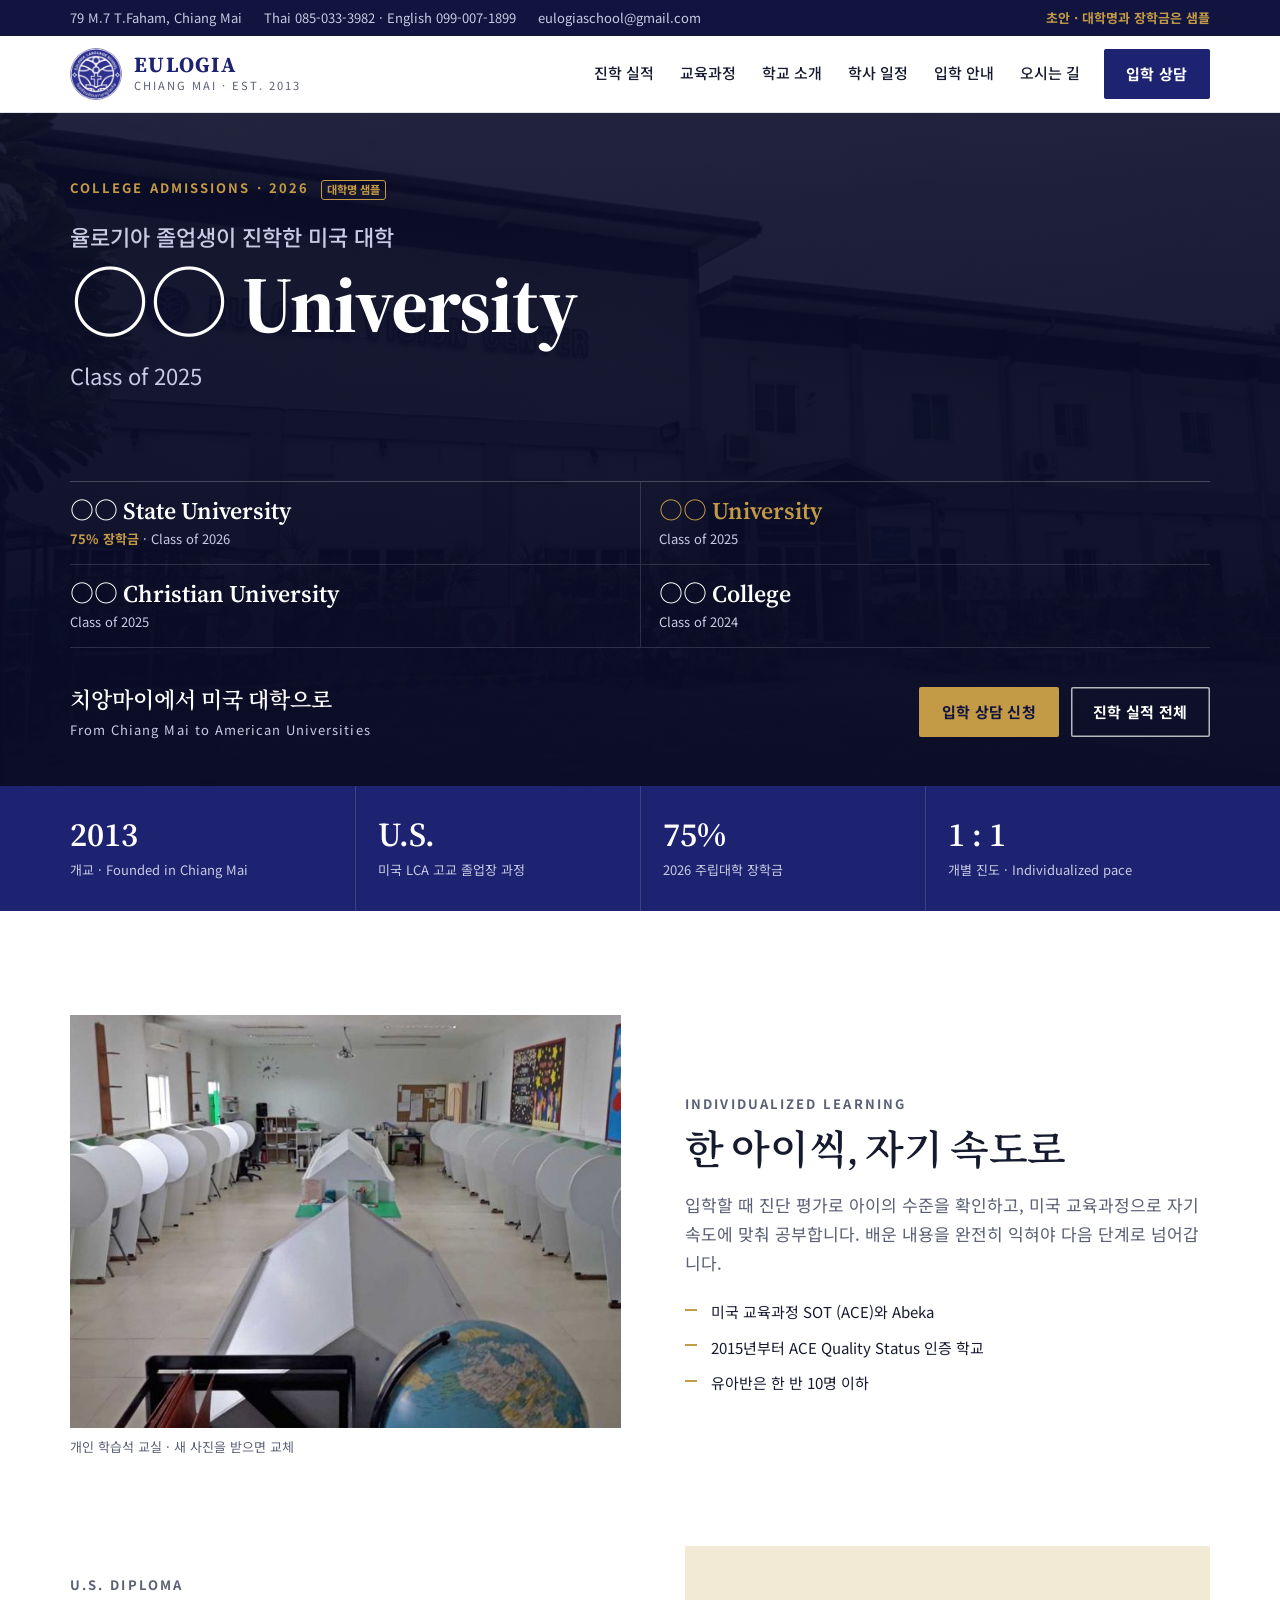
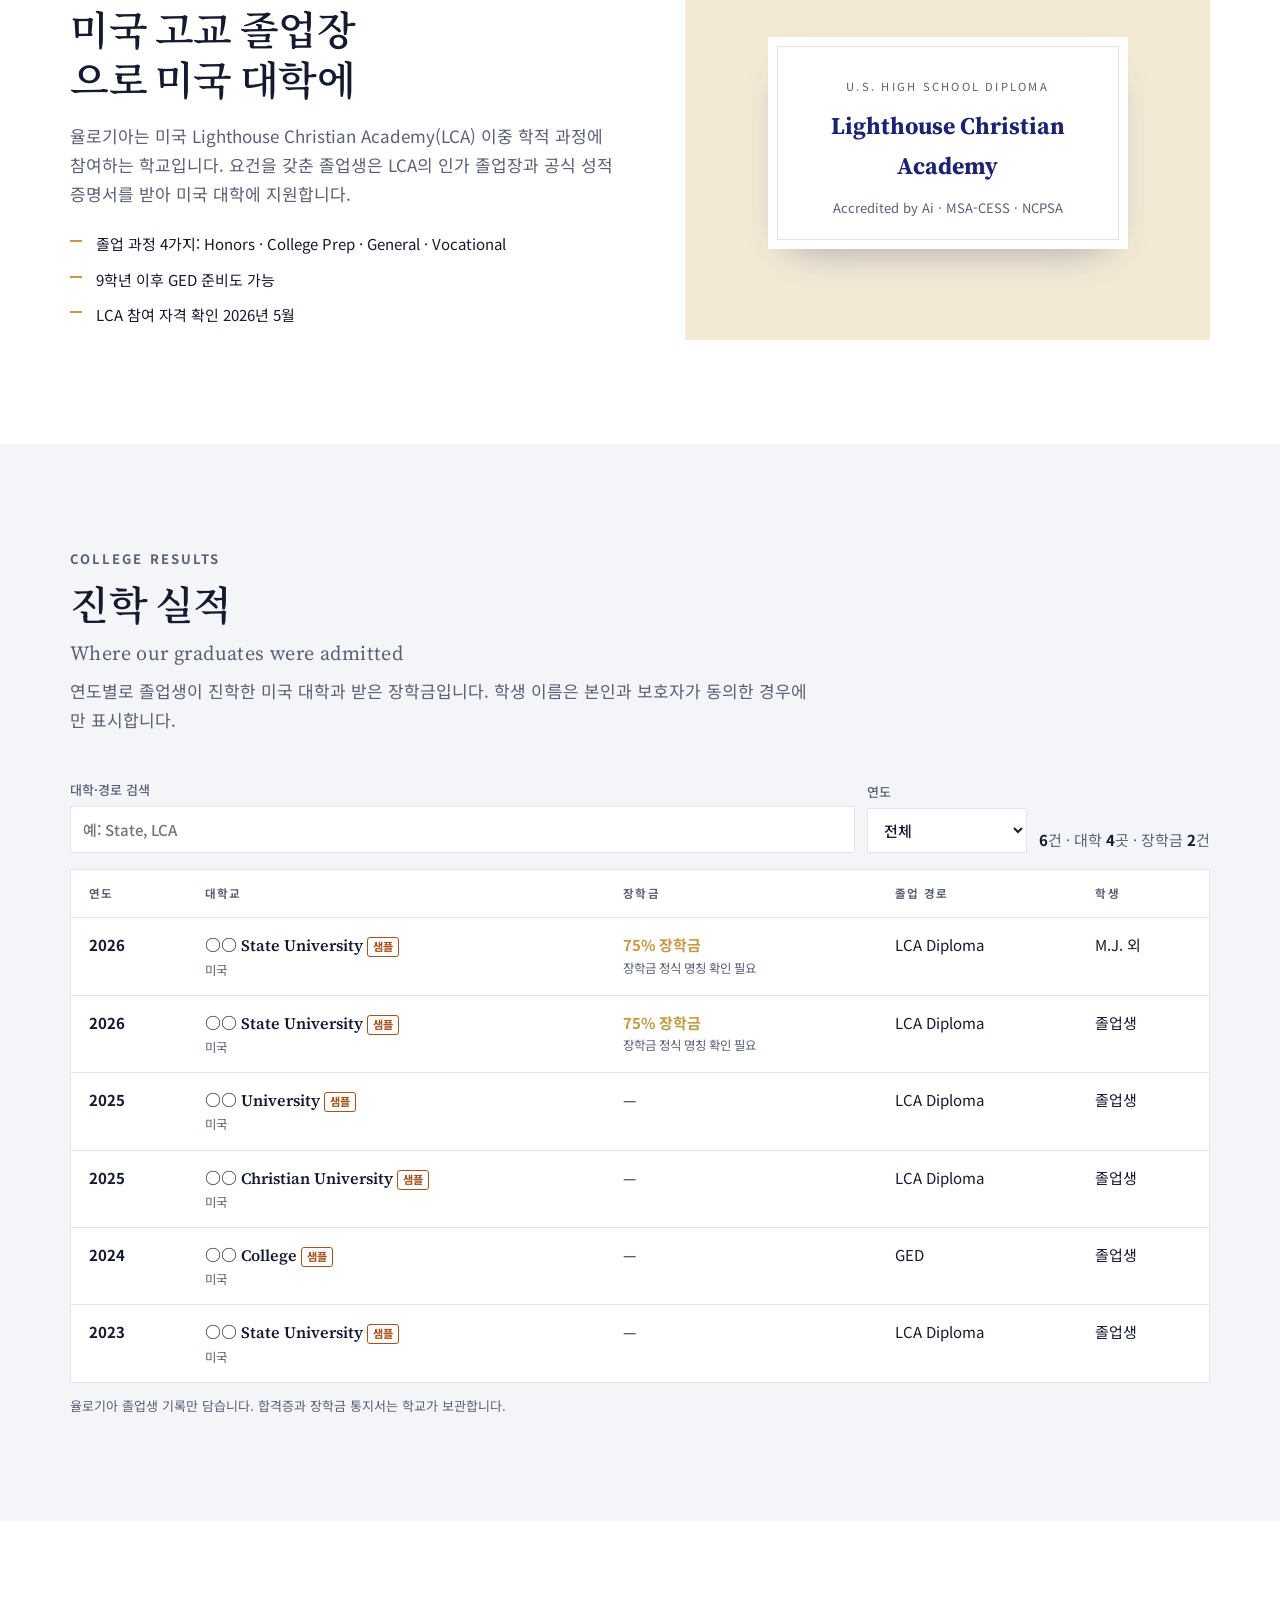
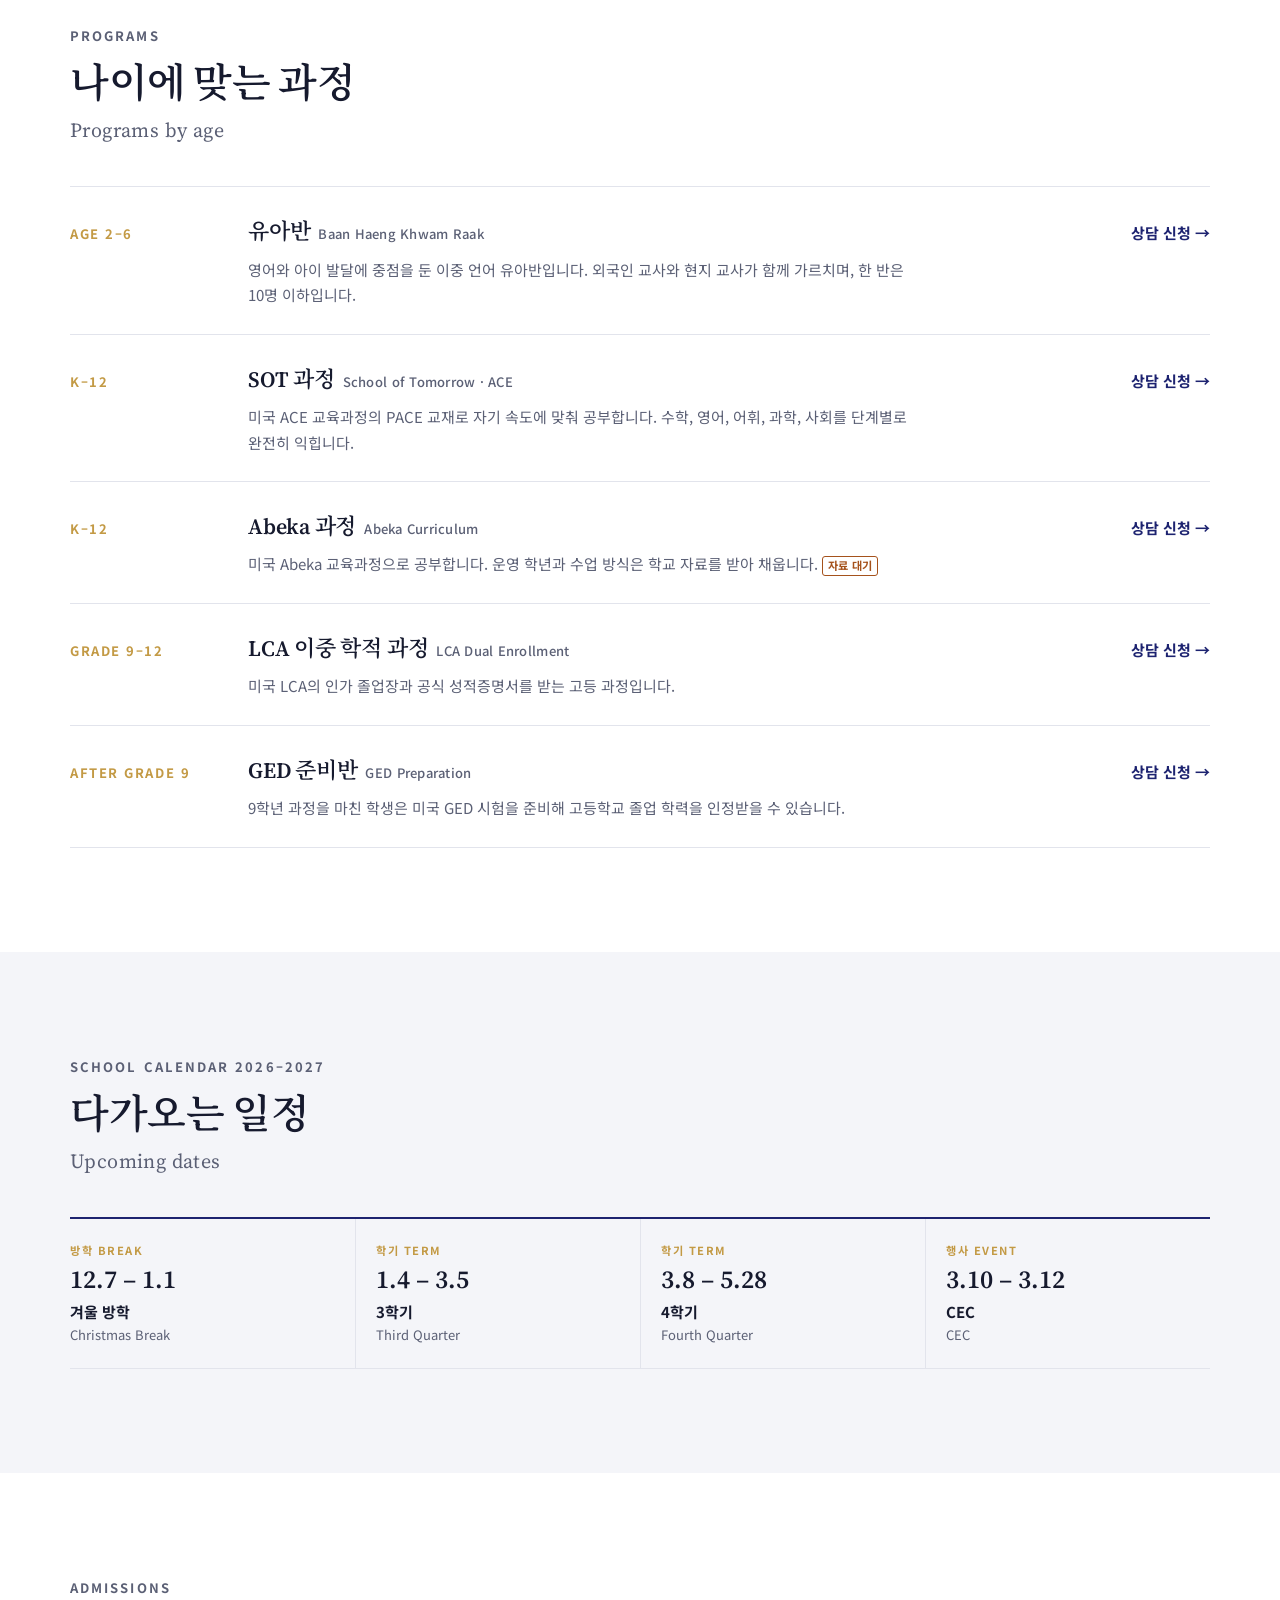
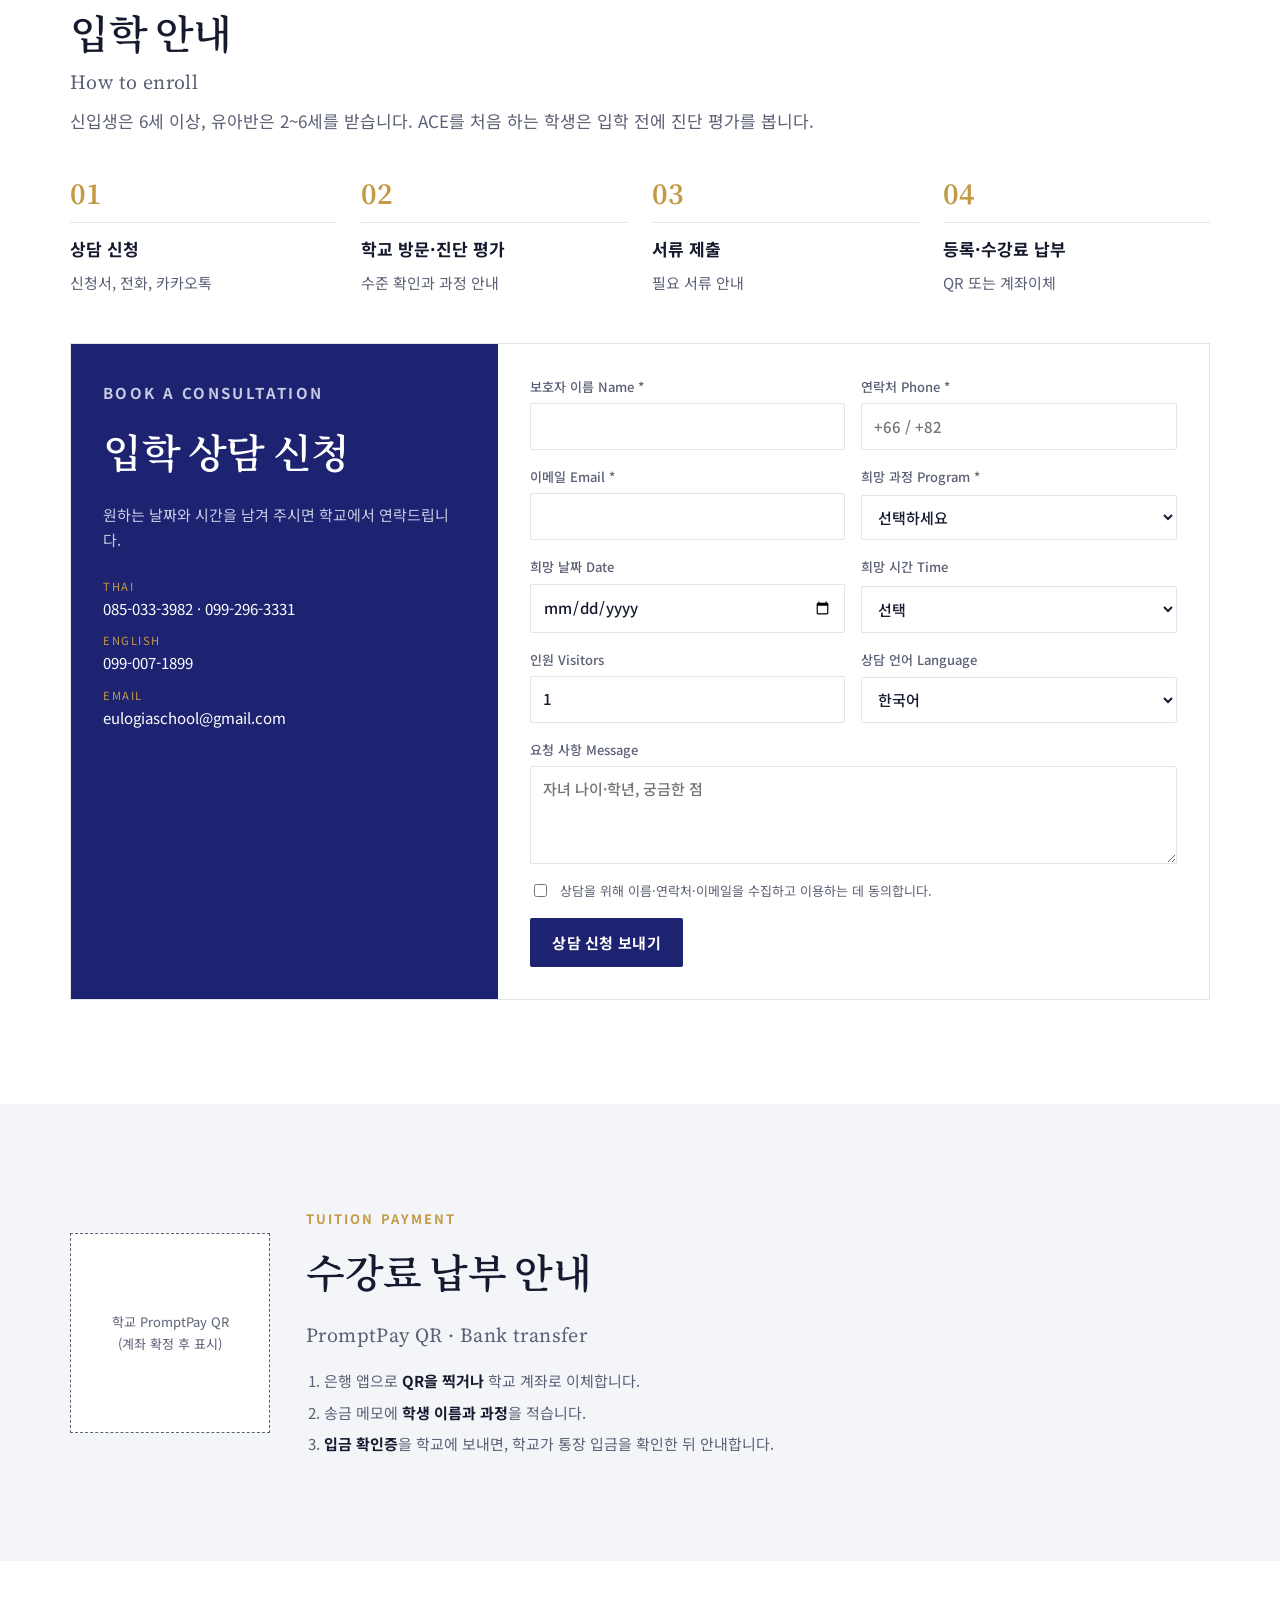
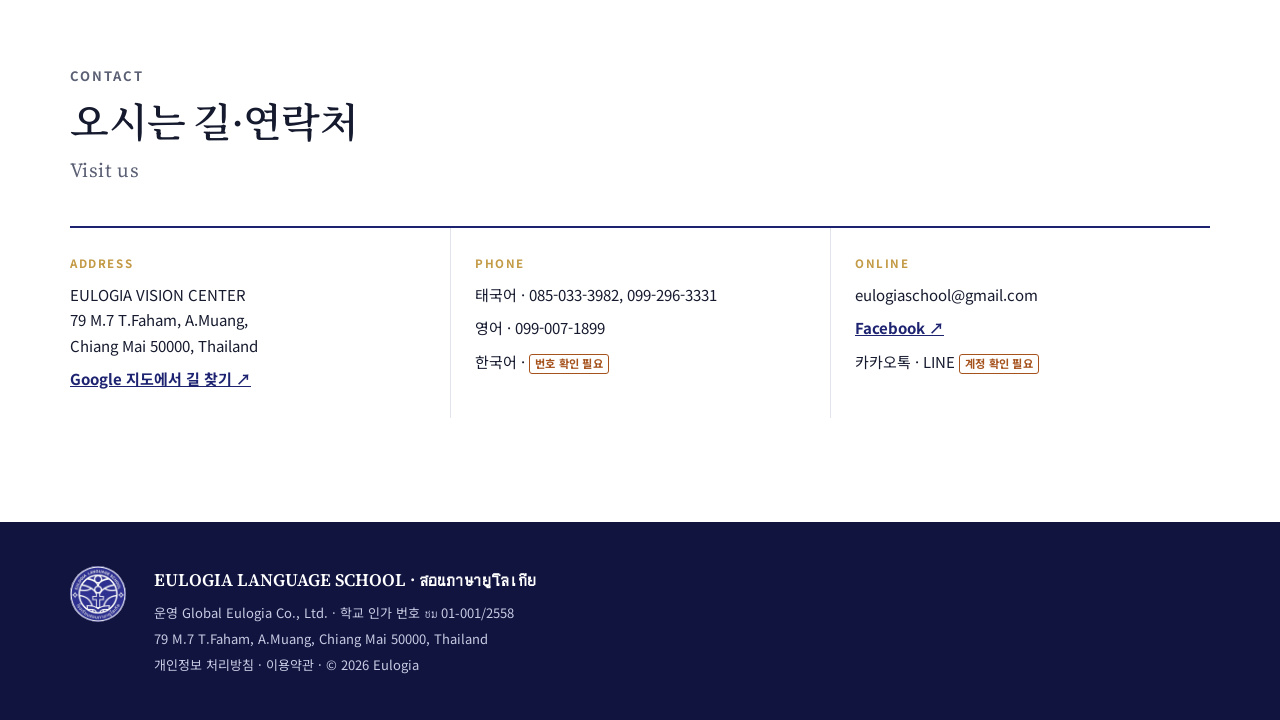
==== commit 7394034d: "Make graduates' colleges the headline of the hero The hero now leads with the college name in the la" ====
--- a/site/index.html
+++ b/site/index.html
@@ -42,25 +42,22 @@
 
 <main id="top">
 
-  <!-- 첫 화면 -->
+  <!-- 첫 화면: 졸업생 진학 대학이 주인공 -->
   <section class="hero" aria-labelledby="hero-title">
     <img class="hero-img" src="assets/img/building.jpg" alt="" width="1024" height="576">
     <div class="wrap">
-      <p class="kicker">American Curriculum School in Chiang Mai</p>
-      <h1 id="hero-title">치앙마이에서<br>미국 대학으로<span class="sub-en">From Chiang Mai to American Universities</span></h1>
-      <p class="hero-lede">미국 교육과정으로 공부하고, 미국 고교 졸업장을 받고, 장학금을 받으며 미국 대학에 진학합니다.</p>
-      <div class="hero-cta">
-        <a class="btn btn-gold" href="#apply">입학 상담 신청</a>
-        <a class="btn btn-line" href="#results">진학 실적 보기</a>
-      </div>
-      <div class="hero-panel" aria-label="졸업생 진학 대학과 올해 장학금">
-        <div class="hp-award">
-          <span class="hp-pct" id="news-pct">75%</span>
-          <span class="hp-cap"><b><span id="news-year">2026</span> 장학금</b><span id="news-uni">○○ State University</span><span id="news-who">M.J. 외 ○명</span></span>
-        </div>
-        <div class="hp-unis">
-          <p class="hp-label">졸업생 진학 대학<span class="hp-en"> · Our graduates were admitted to</span> <span class="tag-sample" id="news-sample">샘플</span></p>
-          <div class="ticker"><div class="ticker-track" id="admit-ticker"></div></div>
+      <p class="kicker">College Admissions · <span id="hero-year">2026</span> <span class="tag-sample" id="news-sample">대학명 샘플</span></p>
+      <p class="hero-pre" id="hero-title">율로기아 졸업생이 진학한 미국 대학</p>
+      <div class="spotlight" aria-hidden="true">
+        <span class="spot-name" id="spot-name">○○ State University</span>
+        <span class="spot-meta" id="spot-meta"><em>75% 장학금</em> · Class of 2026</span>
+      </div>
+      <ul class="honor" id="honor-list" aria-label="졸업생 진학 대학 전체"></ul>
+      <div class="hero-foot">
+        <p class="hero-slogan">치앙마이에서 미국 대학으로 <span>From Chiang Mai to American Universities</span></p>
+        <div class="hero-cta">
+          <a class="btn btn-gold" href="#apply">입학 상담 신청</a>
+          <a class="btn btn-line" href="#results">진학 실적 전체</a>
         </div>
       </div>
     </div>
--- a/site/assets/css/style.css
+++ b/site/assets/css/style.css
@@ -83,44 +83,46 @@
 @media (max-width: 980px) { .menu { display: none; } .masthead .btn { margin-left: auto; padding: 0.65em 1em; } }
 @media (max-width: 420px) { .crest small { display: none; } .crest img { width: 44px; height: 44px; } }
 
-/* Hero */
+/* Hero: graduates' colleges are the headline */
 .hero { position: relative; color: var(--on-dark); background: var(--navy-deep); overflow: hidden; }
-.hero-img { position: absolute; inset: 0; width: 100%; height: 100%; object-fit: cover; object-position: 60% 40%; }
-.hero::after { content: ""; position: absolute; inset: 0; background: linear-gradient(90deg, rgba(10,12,38,.94) 0%, rgba(10,12,38,.78) 42%, rgba(10,12,38,.35) 100%); }
-.hero .wrap { position: relative; z-index: 1; padding-block: clamp(36px, 6vw, 76px) clamp(24px, 3vw, 36px); }
-.hero h1 { font-size: var(--t-hero); line-height: 1.12; max-width: 12em; margin-top: 16px; font-weight: 600; }
-.hero h1 .sub-en { color: var(--on-dark-muted); font-size: 0.42em; }
-.hero-lede { margin-top: 22px; max-width: 33em; color: var(--on-dark-muted); font-size: var(--t-md); }
-.hero-cta { display: flex; flex-wrap: wrap; gap: 12px; margin-top: 26px; }
-@media (max-width: 600px) { .hero-lede { display: none; } .hero h1 { margin-top: 10px; } .hero-cta { margin-top: 20px; } }
-.hero-panel { margin-top: clamp(28px, 4.5vw, 52px); display: grid; grid-template-columns: auto minmax(0, 1fr); gap: 0; background: rgba(10,12,38,.55); border: 1px solid rgba(255,255,255,.18); backdrop-filter: blur(8px); -webkit-backdrop-filter: blur(8px); }
-.hp-award { display: flex; align-items: center; gap: 14px; padding: 18px 22px; border-right: 1px solid rgba(255,255,255,.18); }
-.hp-pct { font-family: var(--f-serif); font-size: 2.9rem; font-weight: 700; line-height: 1; color: var(--gold); font-variant-numeric: tabular-nums; }
-.hp-cap { display: grid; font-size: var(--t-xs); color: var(--on-dark-muted); line-height: 1.45; }
-.hp-cap b { color: var(--on-dark); font-size: var(--t-sm); }
-.hp-unis { min-width: 0; padding: 14px 0 16px 22px; display: grid; gap: 8px; align-content: center; }
-.hp-label { font-size: 0.72rem; font-weight: 700; letter-spacing: 0.12em; text-transform: uppercase; color: var(--gold); padding-right: 22px; }
-.hp-label .tag-sample { color: var(--gold); letter-spacing: 0; text-transform: none; }
-.ticker { overflow: hidden; mask-image: linear-gradient(90deg, transparent, #000 4%, #000 92%, transparent); -webkit-mask-image: linear-gradient(90deg, transparent, #000 4%, #000 92%, transparent); }
-.ticker-track { display: flex; width: max-content; animation: drift 38s linear infinite; }
-.ticker:hover .ticker-track { animation-play-state: paused; }
-@keyframes drift { from { transform: translateX(0); } to { transform: translateX(-50%); } }
-.uni-item { display: grid; padding: 0 26px; border-left: 1px solid rgba(255,255,255,.18); white-space: nowrap; }
-.uni-item b { font-family: var(--f-serif); font-weight: 600; font-size: 1.2rem; color: var(--on-dark); line-height: 1.3; }
-.uni-item span { font-size: var(--t-xs); color: var(--on-dark-muted); }
-.uni-item em { font-style: normal; color: var(--gold); font-weight: 700; }
-@media (prefers-reduced-motion: reduce) {
-  .ticker { overflow-x: auto; mask-image: none; -webkit-mask-image: none; }
-  .ticker-track { animation: none; }
-  .ticker-track [aria-hidden="true"] { display: none; }
-}
-@media (max-width: 720px) {
-  .hero-panel { grid-template-columns: minmax(0, 1fr); }
-  .hp-award { border-right: 0; border-bottom: 1px solid rgba(255,255,255,.18); padding: 14px 16px; }
-  .hp-pct { font-size: 2.3rem; }
-  .hp-unis { padding: 12px 0 14px 16px; }
-  .uni-item b { font-size: 1.05rem; }
-  .hp-en { display: none; }
+.hero-img { position: absolute; inset: 0; width: 100%; height: 100%; object-fit: cover; object-position: 60% 40%; opacity: .55; }
+.hero::after { content: ""; position: absolute; inset: 0; background: linear-gradient(180deg, rgba(10,12,38,.82) 0%, rgba(10,12,38,.9) 55%, rgba(10,12,38,.97) 100%); }
+.hero .wrap { position: relative; z-index: 1; padding-block: clamp(32px, 5vw, 64px) clamp(28px, 4vw, 44px); }
+.hero .kicker .tag-sample { color: var(--gold); letter-spacing: 0; text-transform: none; margin-left: 6px; }
+.hero-pre { margin-top: 18px; font-size: var(--t-lg); color: var(--on-dark-muted); font-weight: 500; }
+.spotlight { margin-top: 6px; min-height: 2.3em; display: grid; align-content: start; font-size: clamp(2.5rem, 6.4vw, 5rem); }
+.spot-name { font-family: var(--f-serif); font-weight: 700; line-height: 1.08; letter-spacing: -0.015em; color: var(--on-dark); text-wrap: balance; transition: opacity .45s ease, transform .45s ease; }
+.spot-meta { font-size: var(--t-lg); color: var(--on-dark-muted); margin-top: 10px; transition: opacity .45s ease; }
+.spot-meta em { font-style: normal; font-weight: 700; color: var(--gold); }
+.spotlight.swap .spot-name { opacity: 0; transform: translateY(10px); }
+.spotlight.swap .spot-meta { opacity: 0; }
+@media (prefers-reduced-motion: reduce) { .spot-name, .spot-meta { transition: none; } }
+
+.honor { list-style: none; margin: clamp(22px, 3.5vw, 36px) 0 0; padding: 0; display: grid; grid-template-columns: repeat(3, minmax(0, 1fr)); border-top: 1px solid rgba(255,255,255,.22); }
+.honor li { padding: 14px 18px 14px 0; border-bottom: 1px solid rgba(255,255,255,.14); display: grid; gap: 2px; min-width: 0; cursor: default; }
+.honor li:nth-child(3n+2), .honor li:nth-child(3n) { padding-left: 18px; border-left: 1px solid rgba(255,255,255,.14); }
+.honor b { font-family: var(--f-serif); font-weight: 600; font-size: clamp(1.15rem, 1.9vw, 1.5rem); line-height: 1.25; color: var(--on-dark); }
+.honor span { font-size: var(--t-xs); color: var(--on-dark-muted); }
+.honor em { font-style: normal; font-weight: 700; color: var(--gold); }
+.honor li.on b { color: var(--gold); }
+@media (min-width: 761px) {
+  .honor[data-cols="2"] { grid-template-columns: repeat(2, minmax(0, 1fr)); }
+  .honor[data-cols="2"] li:nth-child(n) { padding-left: 0; border-left: 0; }
+  .honor[data-cols="2"] li:nth-child(even) { padding-left: 18px; border-left: 1px solid rgba(255,255,255,.14); }
+}
+
+.hero-foot { margin-top: clamp(22px, 3.5vw, 34px); display: flex; flex-wrap: wrap; align-items: center; justify-content: space-between; gap: 16px 28px; }
+.hero-slogan { font-family: var(--f-serif); font-size: var(--t-lg); font-weight: 600; }
+.hero-slogan span { display: block; font-family: var(--f-sans); font-weight: 400; font-size: var(--t-xs); letter-spacing: 0.08em; color: var(--on-dark-muted); }
+.hero-cta { display: flex; flex-wrap: wrap; gap: 12px; }
+@media (max-width: 760px) {
+  .honor { grid-template-columns: repeat(2, minmax(0, 1fr)); }
+  .honor li:nth-child(3n+2), .honor li:nth-child(3n) { padding-left: 0; border-left: 0; }
+  .honor li:nth-child(even) { padding-left: 14px; border-left: 1px solid rgba(255,255,255,.14); }
+  .honor li { padding-block: 11px; }
+  .hero-pre { font-size: var(--t-md); }
+  .spotlight { min-height: 2.6em; }
+  .spot-meta { font-size: var(--t-md); }
 }
 
 /* Stats */
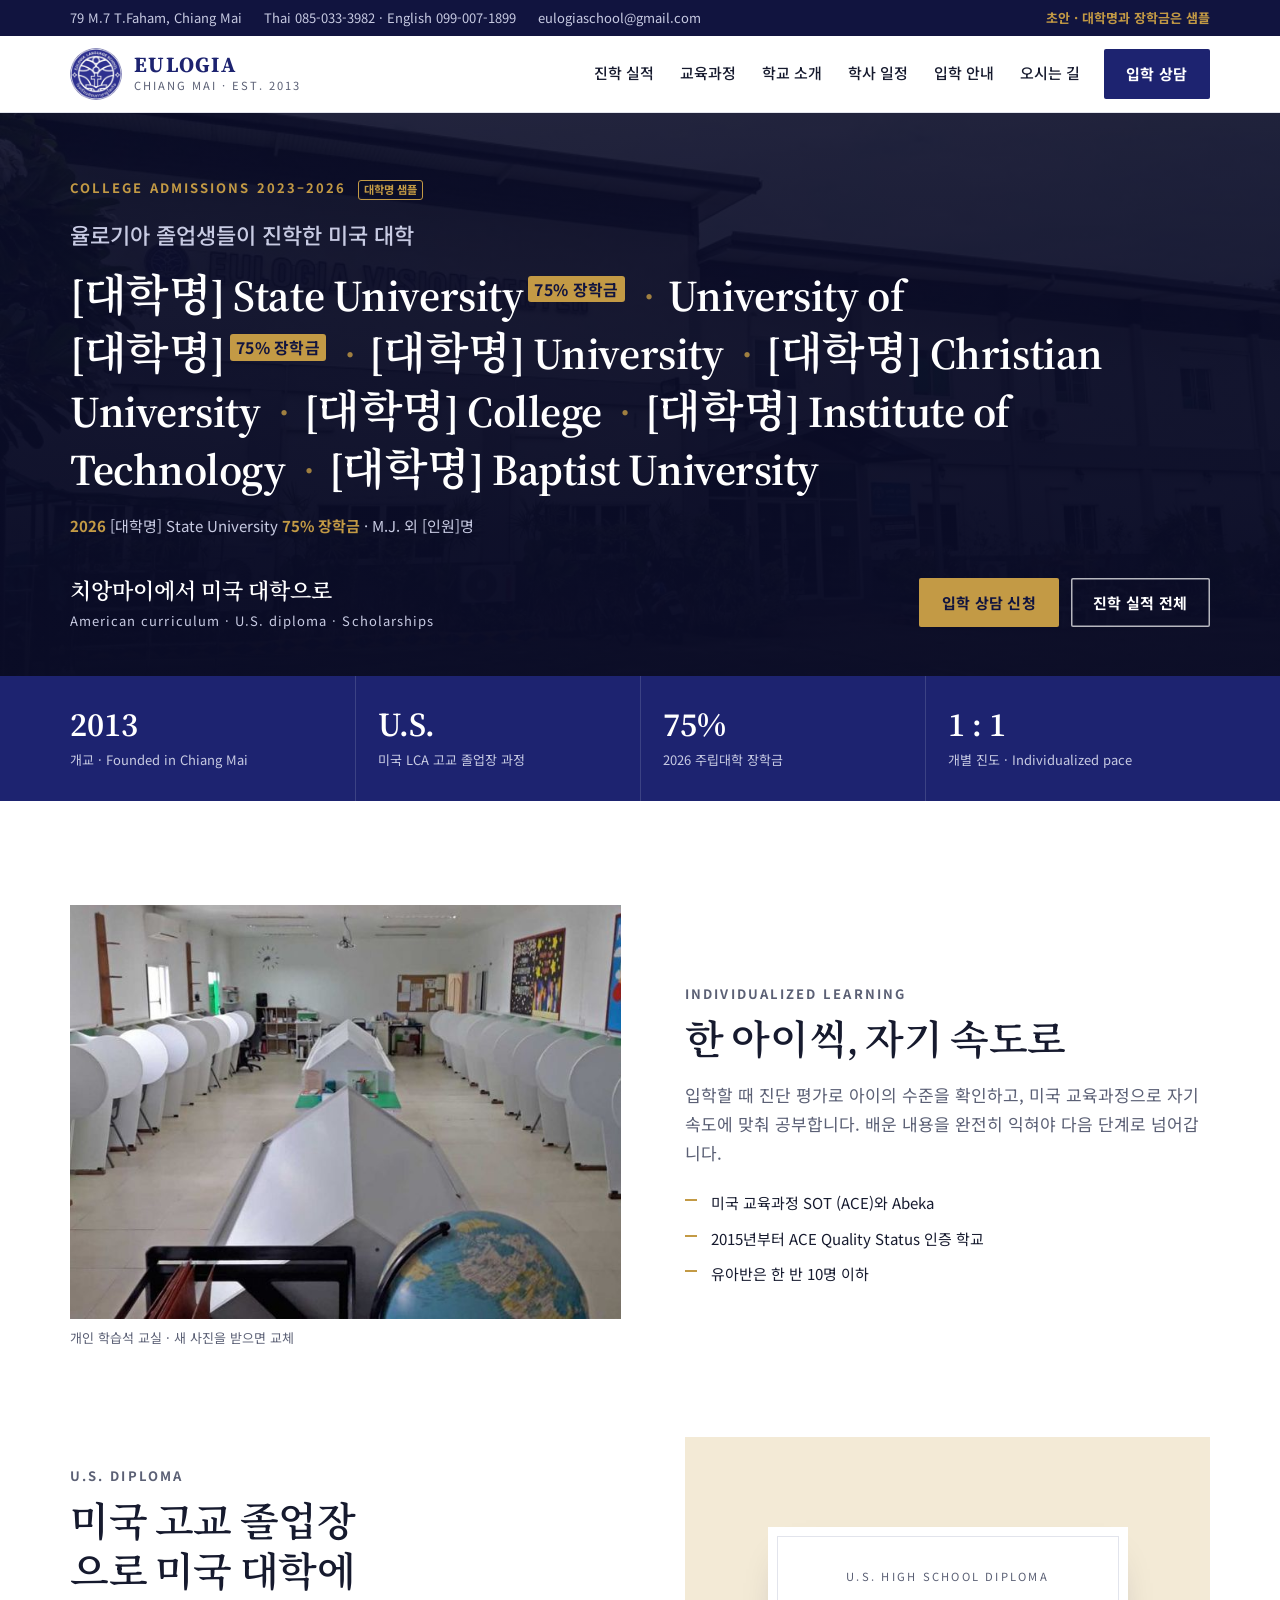
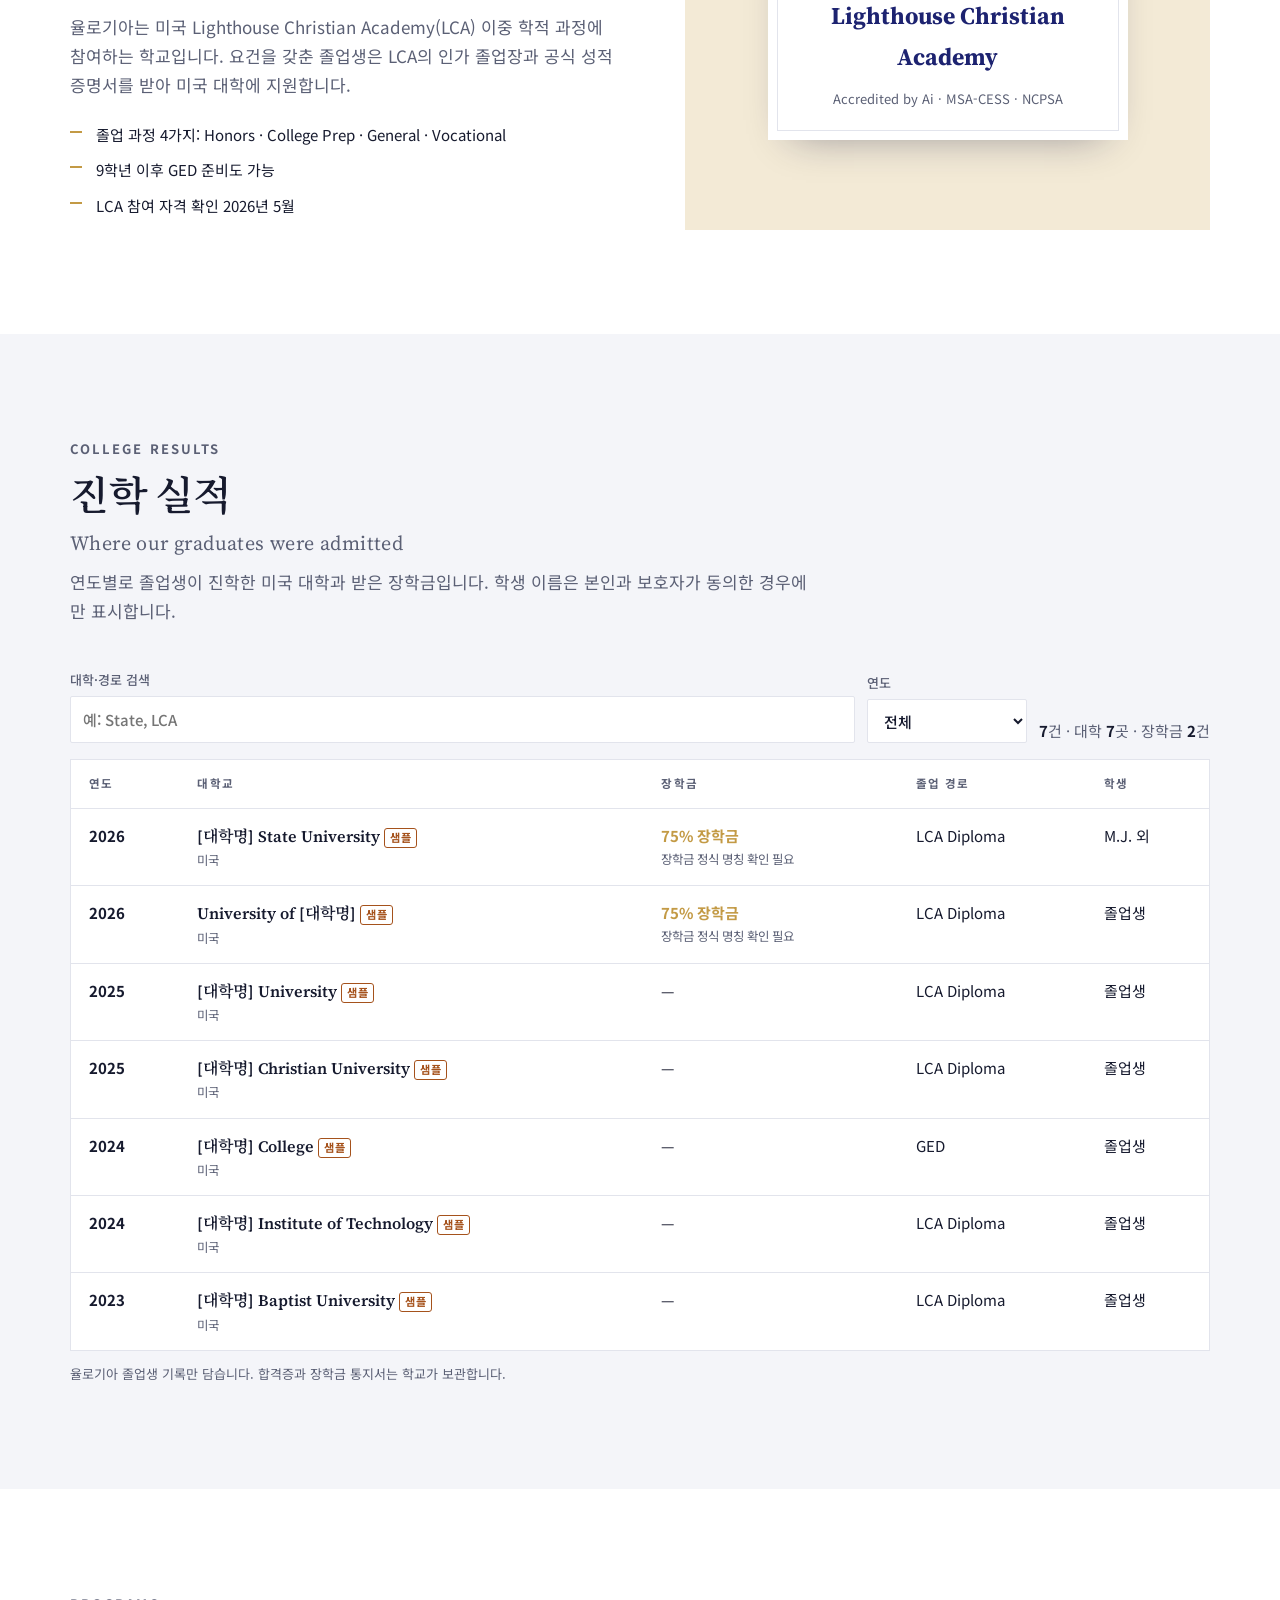
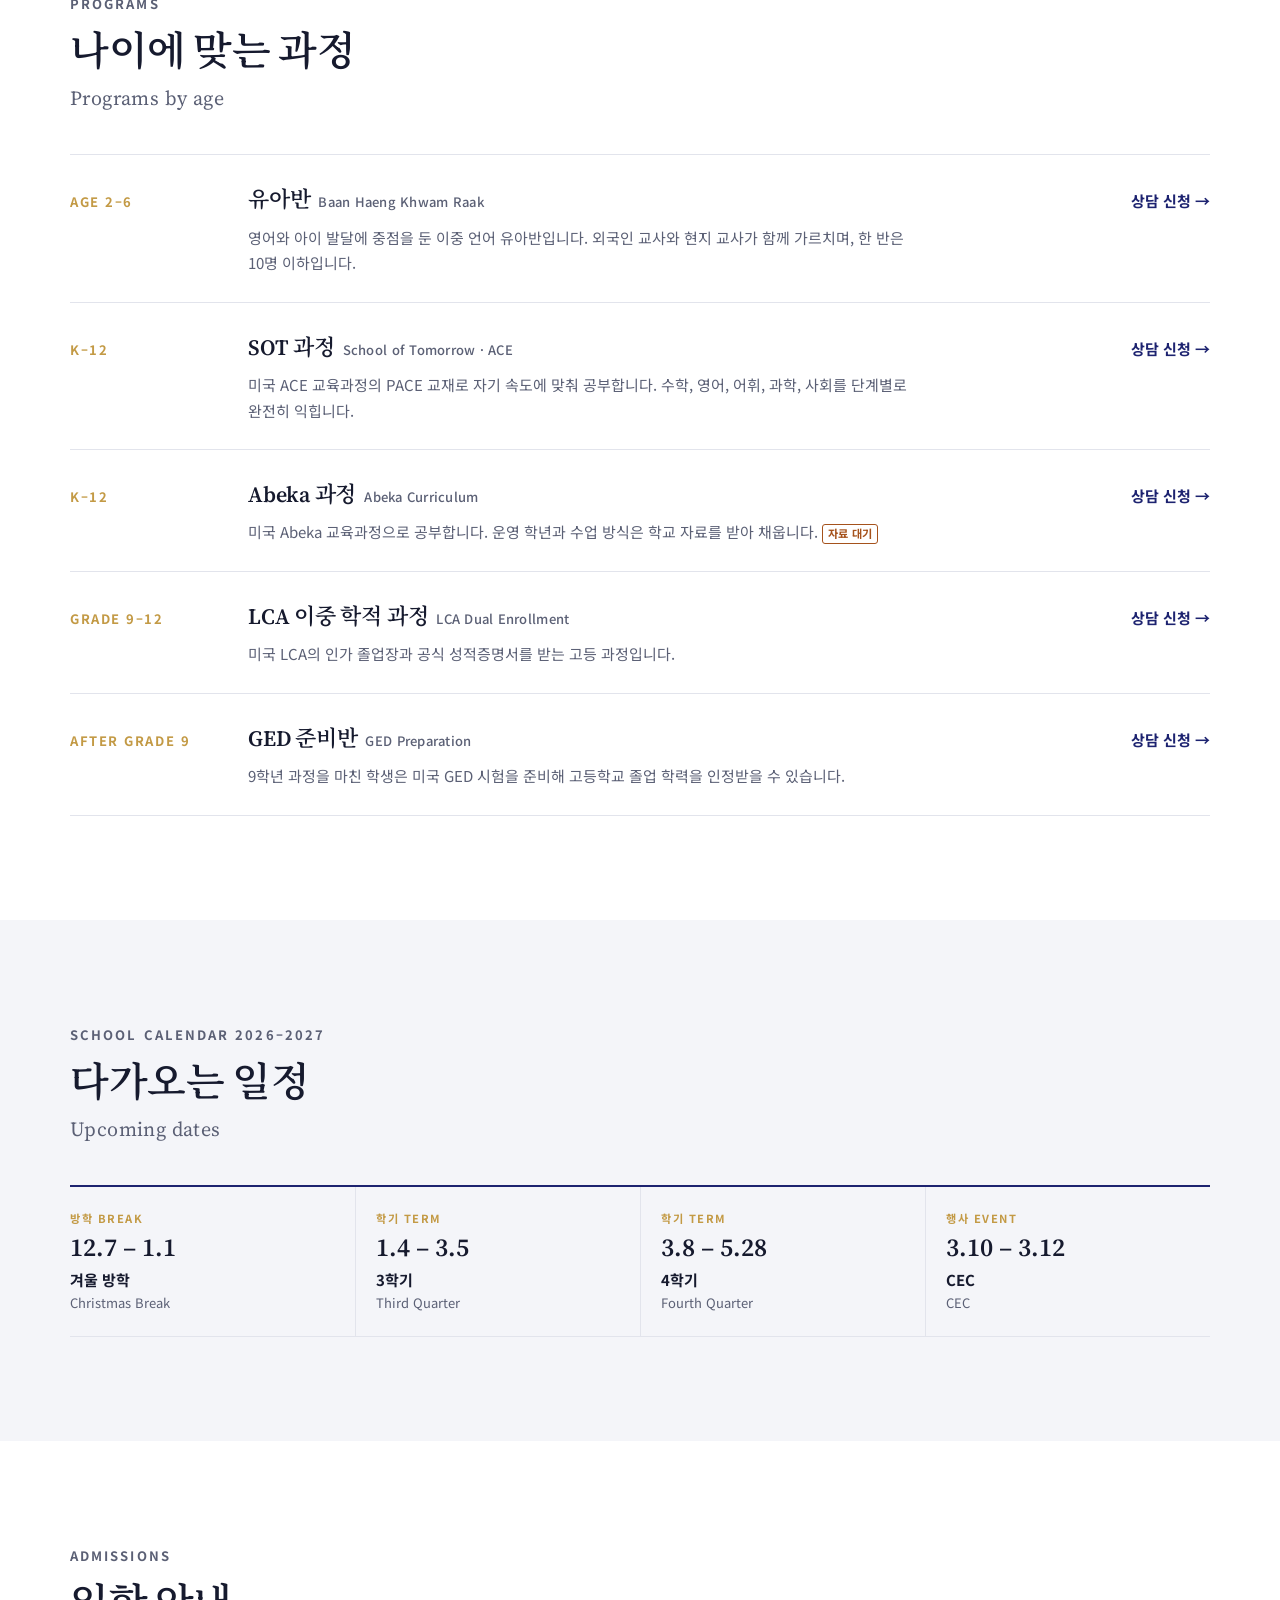
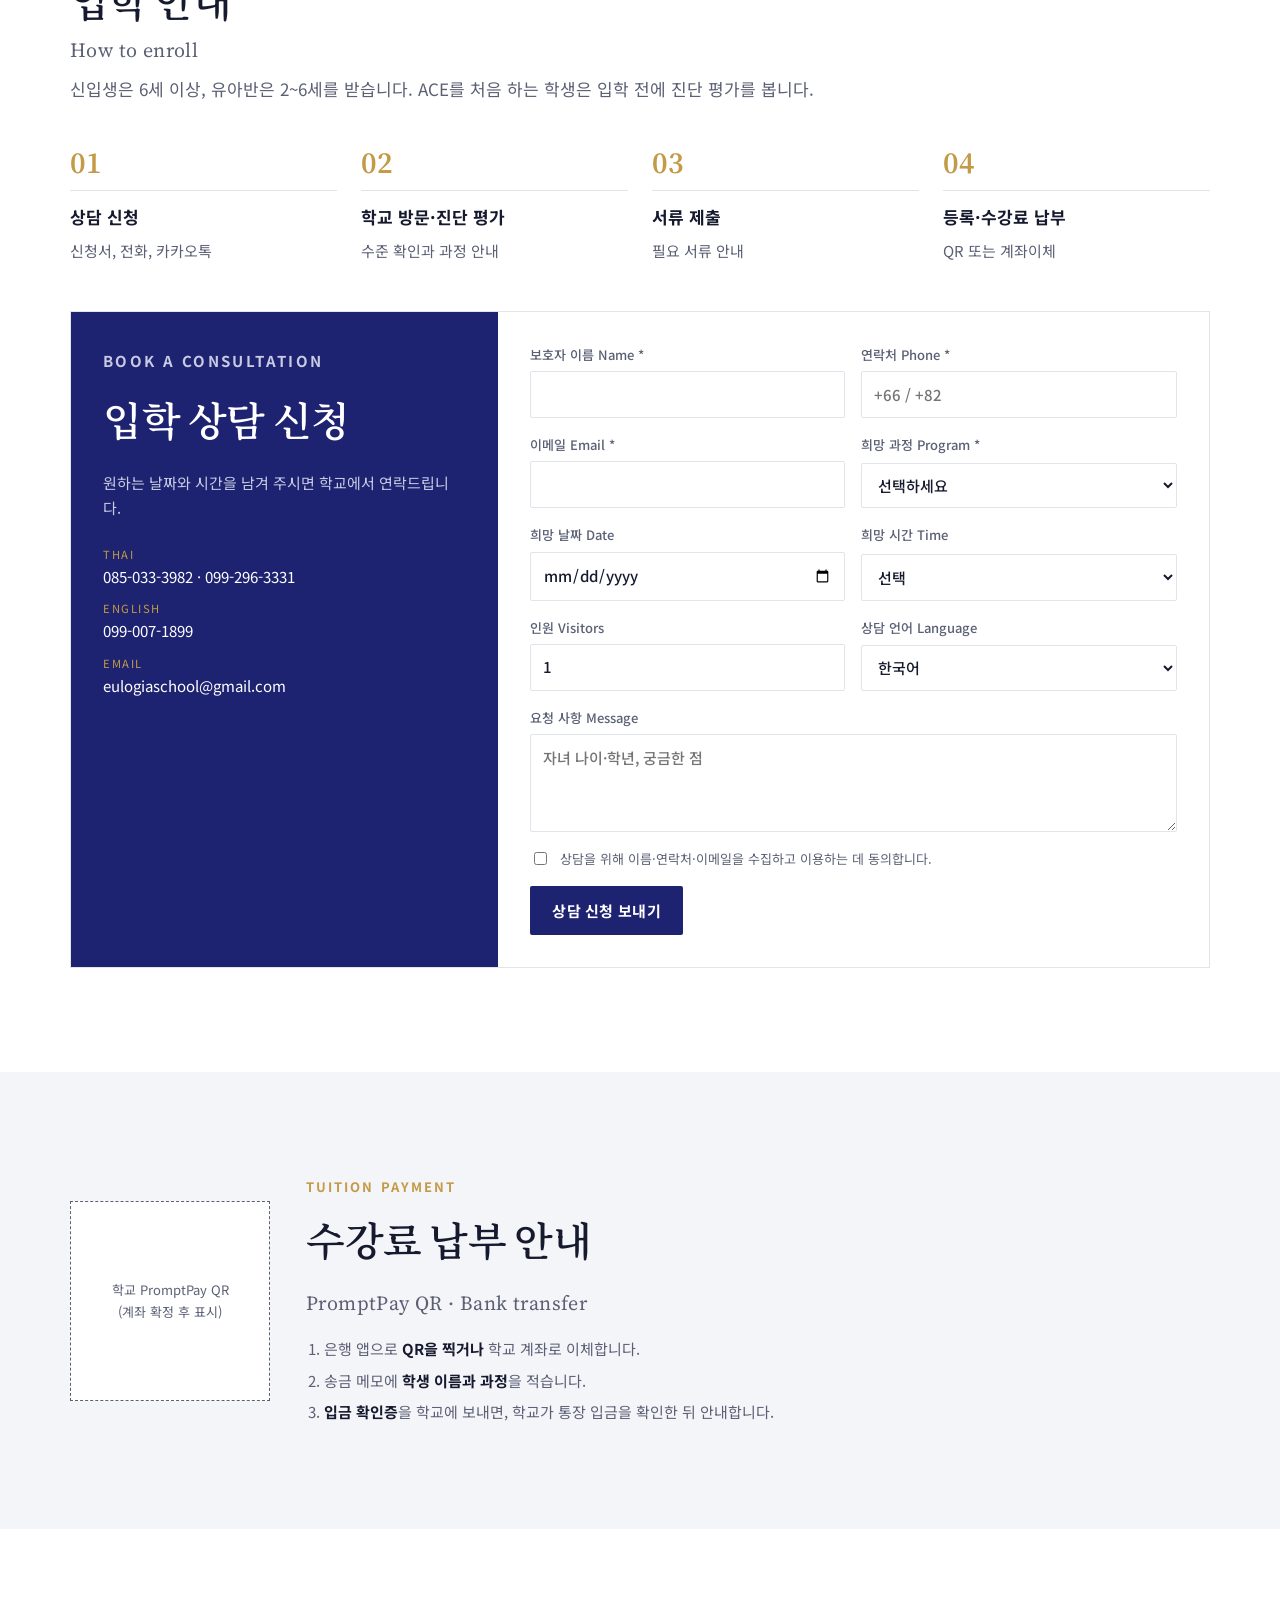
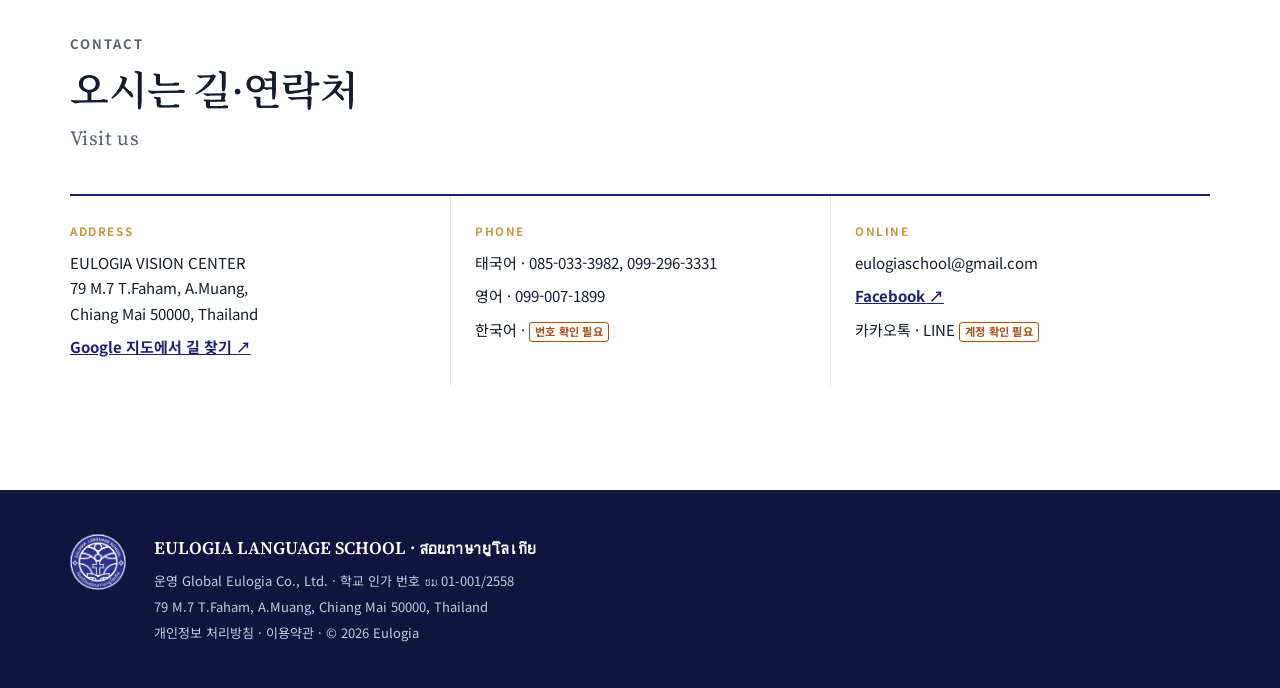
==== commit 82d005aa: "Show every college at once as a roll in the hero Replace the rotating single college with a flowing " ====
--- a/site/index.html
+++ b/site/index.html
@@ -42,19 +42,16 @@
 
 <main id="top">
 
-  <!-- 첫 화면: 졸업생 진학 대학이 주인공 -->
+  <!-- 첫 화면: 졸업생이 진학한 미국 대학 명단 -->
   <section class="hero" aria-labelledby="hero-title">
     <img class="hero-img" src="assets/img/building.jpg" alt="" width="1024" height="576">
     <div class="wrap">
-      <p class="kicker">College Admissions · <span id="hero-year">2026</span> <span class="tag-sample" id="news-sample">대학명 샘플</span></p>
-      <p class="hero-pre" id="hero-title">율로기아 졸업생이 진학한 미국 대학</p>
-      <div class="spotlight" aria-hidden="true">
-        <span class="spot-name" id="spot-name">○○ State University</span>
-        <span class="spot-meta" id="spot-meta"><em>75% 장학금</em> · Class of 2026</span>
-      </div>
-      <ul class="honor" id="honor-list" aria-label="졸업생 진학 대학 전체"></ul>
+      <p class="kicker">College Admissions <span id="hero-years"></span> <span class="tag-sample" id="news-sample">대학명 샘플</span></p>
+      <h1 class="roll-title" id="hero-title">율로기아 졸업생들이 진학한 미국 대학</h1>
+      <p class="roll" id="roll"></p>
+      <p class="roll-key" id="roll-key"></p>
       <div class="hero-foot">
-        <p class="hero-slogan">치앙마이에서 미국 대학으로 <span>From Chiang Mai to American Universities</span></p>
+        <p class="hero-slogan">치앙마이에서 미국 대학으로 <span>American curriculum · U.S. diploma · Scholarships</span></p>
         <div class="hero-cta">
           <a class="btn btn-gold" href="#apply">입학 상담 신청</a>
           <a class="btn btn-line" href="#results">진학 실적 전체</a>
--- a/site/assets/css/style.css
+++ b/site/assets/css/style.css
@@ -89,40 +89,22 @@
 .hero::after { content: ""; position: absolute; inset: 0; background: linear-gradient(180deg, rgba(10,12,38,.82) 0%, rgba(10,12,38,.9) 55%, rgba(10,12,38,.97) 100%); }
 .hero .wrap { position: relative; z-index: 1; padding-block: clamp(32px, 5vw, 64px) clamp(28px, 4vw, 44px); }
 .hero .kicker .tag-sample { color: var(--gold); letter-spacing: 0; text-transform: none; margin-left: 6px; }
-.hero-pre { margin-top: 18px; font-size: var(--t-lg); color: var(--on-dark-muted); font-weight: 500; }
-.spotlight { margin-top: 6px; min-height: 2.3em; display: grid; align-content: start; font-size: clamp(2.5rem, 6.4vw, 5rem); }
-.spot-name { font-family: var(--f-serif); font-weight: 700; line-height: 1.08; letter-spacing: -0.015em; color: var(--on-dark); text-wrap: balance; transition: opacity .45s ease, transform .45s ease; }
-.spot-meta { font-size: var(--t-lg); color: var(--on-dark-muted); margin-top: 10px; transition: opacity .45s ease; }
-.spot-meta em { font-style: normal; font-weight: 700; color: var(--gold); }
-.spotlight.swap .spot-name { opacity: 0; transform: translateY(10px); }
-.spotlight.swap .spot-meta { opacity: 0; }
-@media (prefers-reduced-motion: reduce) { .spot-name, .spot-meta { transition: none; } }
-
-.honor { list-style: none; margin: clamp(22px, 3.5vw, 36px) 0 0; padding: 0; display: grid; grid-template-columns: repeat(3, minmax(0, 1fr)); border-top: 1px solid rgba(255,255,255,.22); }
-.honor li { padding: 14px 18px 14px 0; border-bottom: 1px solid rgba(255,255,255,.14); display: grid; gap: 2px; min-width: 0; cursor: default; }
-.honor li:nth-child(3n+2), .honor li:nth-child(3n) { padding-left: 18px; border-left: 1px solid rgba(255,255,255,.14); }
-.honor b { font-family: var(--f-serif); font-weight: 600; font-size: clamp(1.15rem, 1.9vw, 1.5rem); line-height: 1.25; color: var(--on-dark); }
-.honor span { font-size: var(--t-xs); color: var(--on-dark-muted); }
-.honor em { font-style: normal; font-weight: 700; color: var(--gold); }
-.honor li.on b { color: var(--gold); }
-@media (min-width: 761px) {
-  .honor[data-cols="2"] { grid-template-columns: repeat(2, minmax(0, 1fr)); }
-  .honor[data-cols="2"] li:nth-child(n) { padding-left: 0; border-left: 0; }
-  .honor[data-cols="2"] li:nth-child(even) { padding-left: 18px; border-left: 1px solid rgba(255,255,255,.14); }
-}
-
+.roll-title { margin-top: 16px; font-family: var(--f-sans); font-size: var(--t-lg); font-weight: 500; letter-spacing: 0; color: var(--on-dark-muted); }
+.roll { margin-top: 14px; max-width: 24em; font-family: var(--f-serif); font-weight: 600; font-size: clamp(1.7rem, 3.6vw, 2.75rem); line-height: 1.32; letter-spacing: -0.01em; color: var(--on-dark); text-wrap: pretty; word-break: keep-all; overflow-wrap: break-word; }
+.roll .u { display: inline; animation: rise .7s cubic-bezier(.2,.7,.2,1) both; animation-delay: calc(var(--i) * 90ms); }
+.roll .dot { color: var(--gold); opacity: .8; margin-left: 0.4em; margin-right: 0.12em; font-weight: 400; }
+.roll sup { font-family: var(--f-sans); font-size: 0.36em; font-weight: 700; color: var(--navy-deep); background: var(--gold); border-radius: 3px; padding: 0.1em 0.4em; margin-left: 0.3em; vertical-align: 0.95em; letter-spacing: 0.02em; white-space: nowrap; }
+@keyframes rise { from { opacity: 0; transform: translateY(8px); } to { opacity: 1; transform: none; } }
+@media (prefers-reduced-motion: reduce) { .roll .u { animation: none; } }
+.roll-key { margin-top: 14px; font-size: var(--t-sm); color: var(--on-dark-muted); }
+.roll-key b { color: var(--gold); }
 .hero-foot { margin-top: clamp(22px, 3.5vw, 34px); display: flex; flex-wrap: wrap; align-items: center; justify-content: space-between; gap: 16px 28px; }
 .hero-slogan { font-family: var(--f-serif); font-size: var(--t-lg); font-weight: 600; }
 .hero-slogan span { display: block; font-family: var(--f-sans); font-weight: 400; font-size: var(--t-xs); letter-spacing: 0.08em; color: var(--on-dark-muted); }
 .hero-cta { display: flex; flex-wrap: wrap; gap: 12px; }
 @media (max-width: 760px) {
-  .honor { grid-template-columns: repeat(2, minmax(0, 1fr)); }
-  .honor li:nth-child(3n+2), .honor li:nth-child(3n) { padding-left: 0; border-left: 0; }
-  .honor li:nth-child(even) { padding-left: 14px; border-left: 1px solid rgba(255,255,255,.14); }
-  .honor li { padding-block: 11px; }
-  .hero-pre { font-size: var(--t-md); }
-  .spotlight { min-height: 2.6em; }
-  .spot-meta { font-size: var(--t-md); }
+  .roll-title { font-size: var(--t-md); }
+  .roll { font-size: 1.5rem; }
 }
 
 /* Stats */
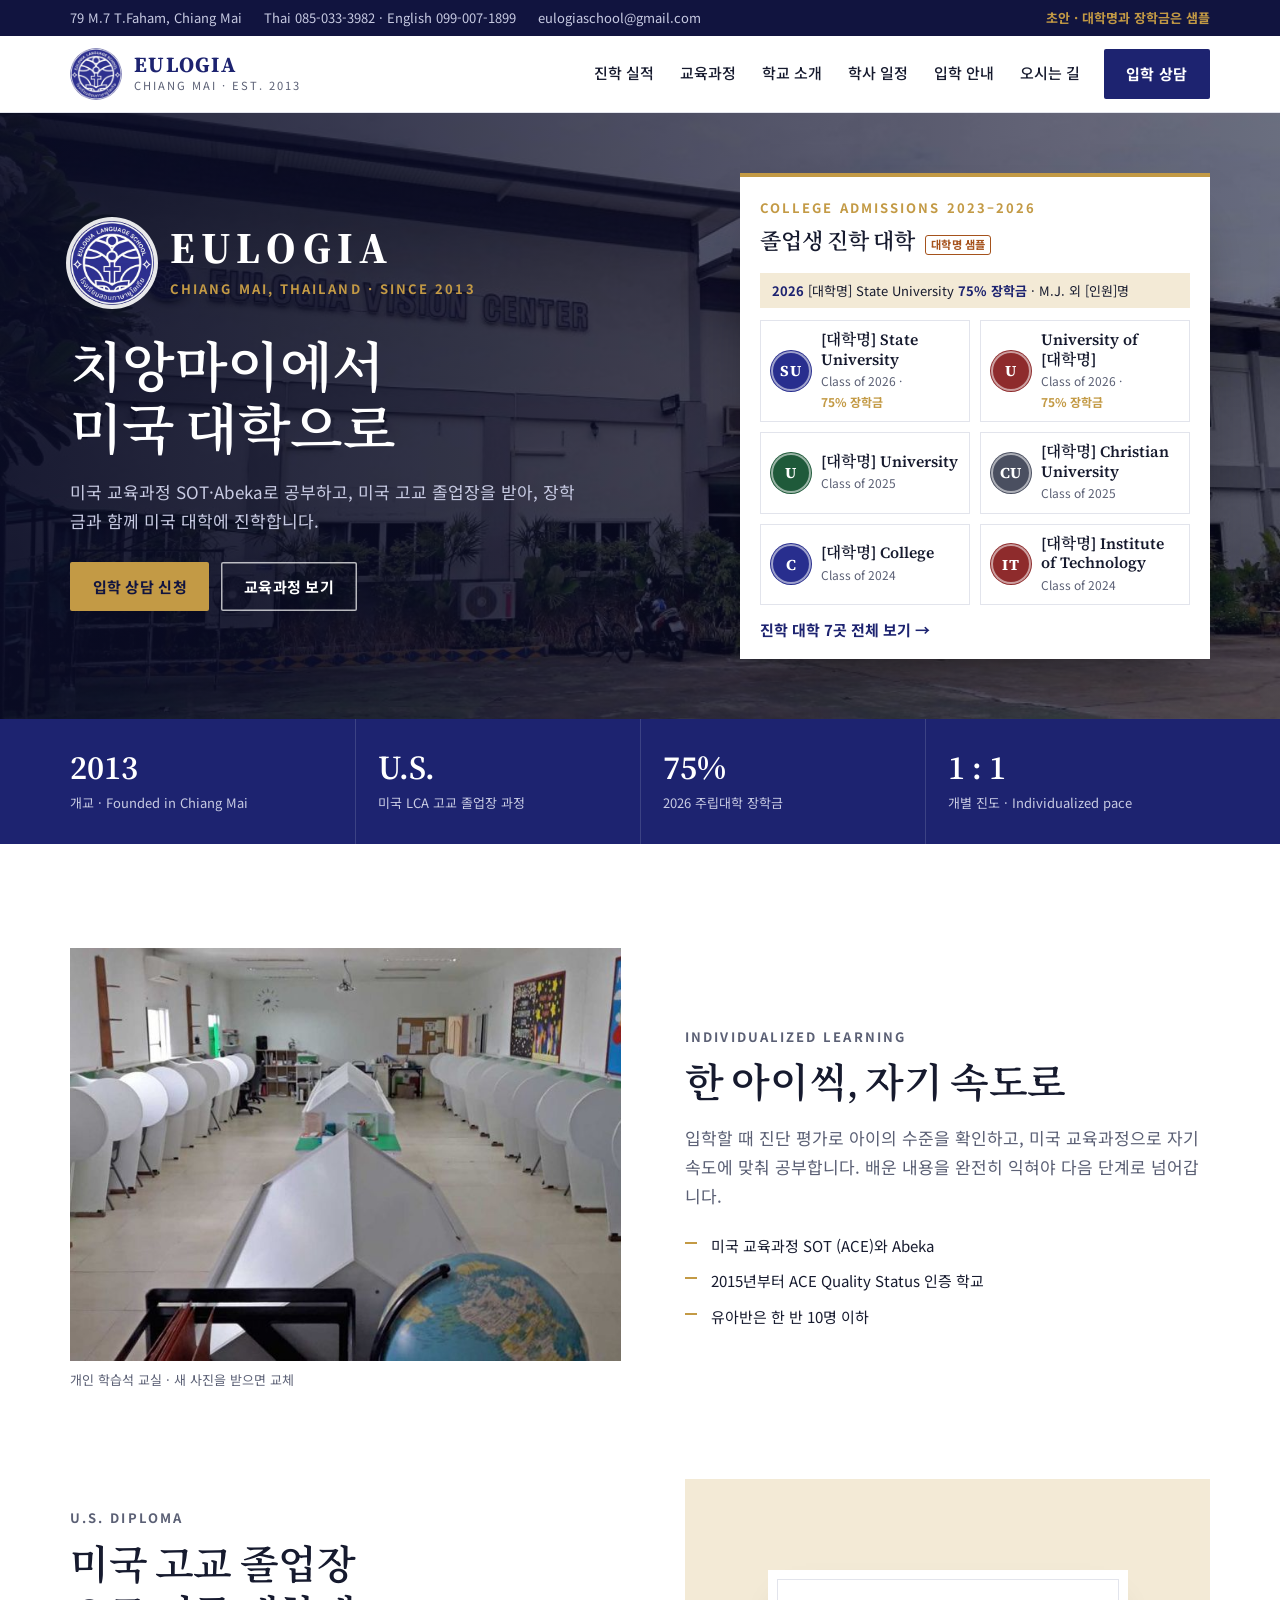
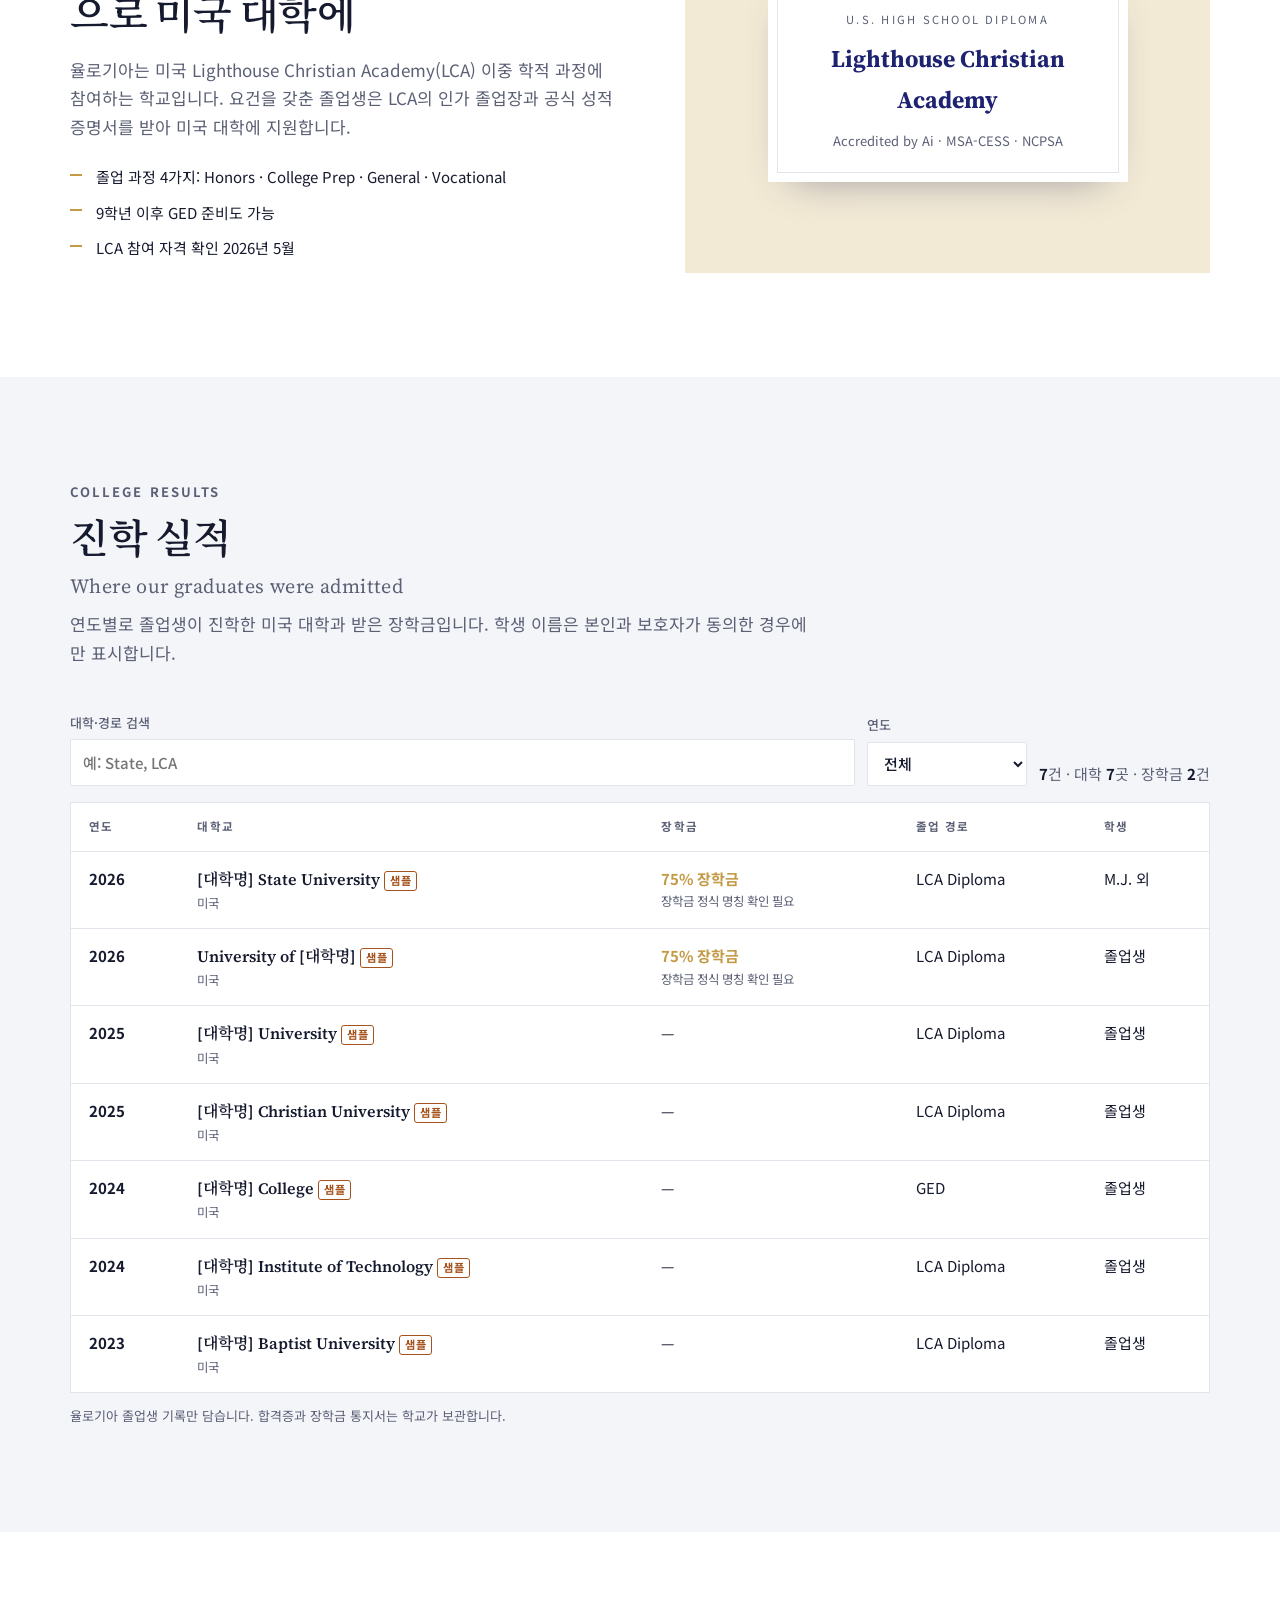
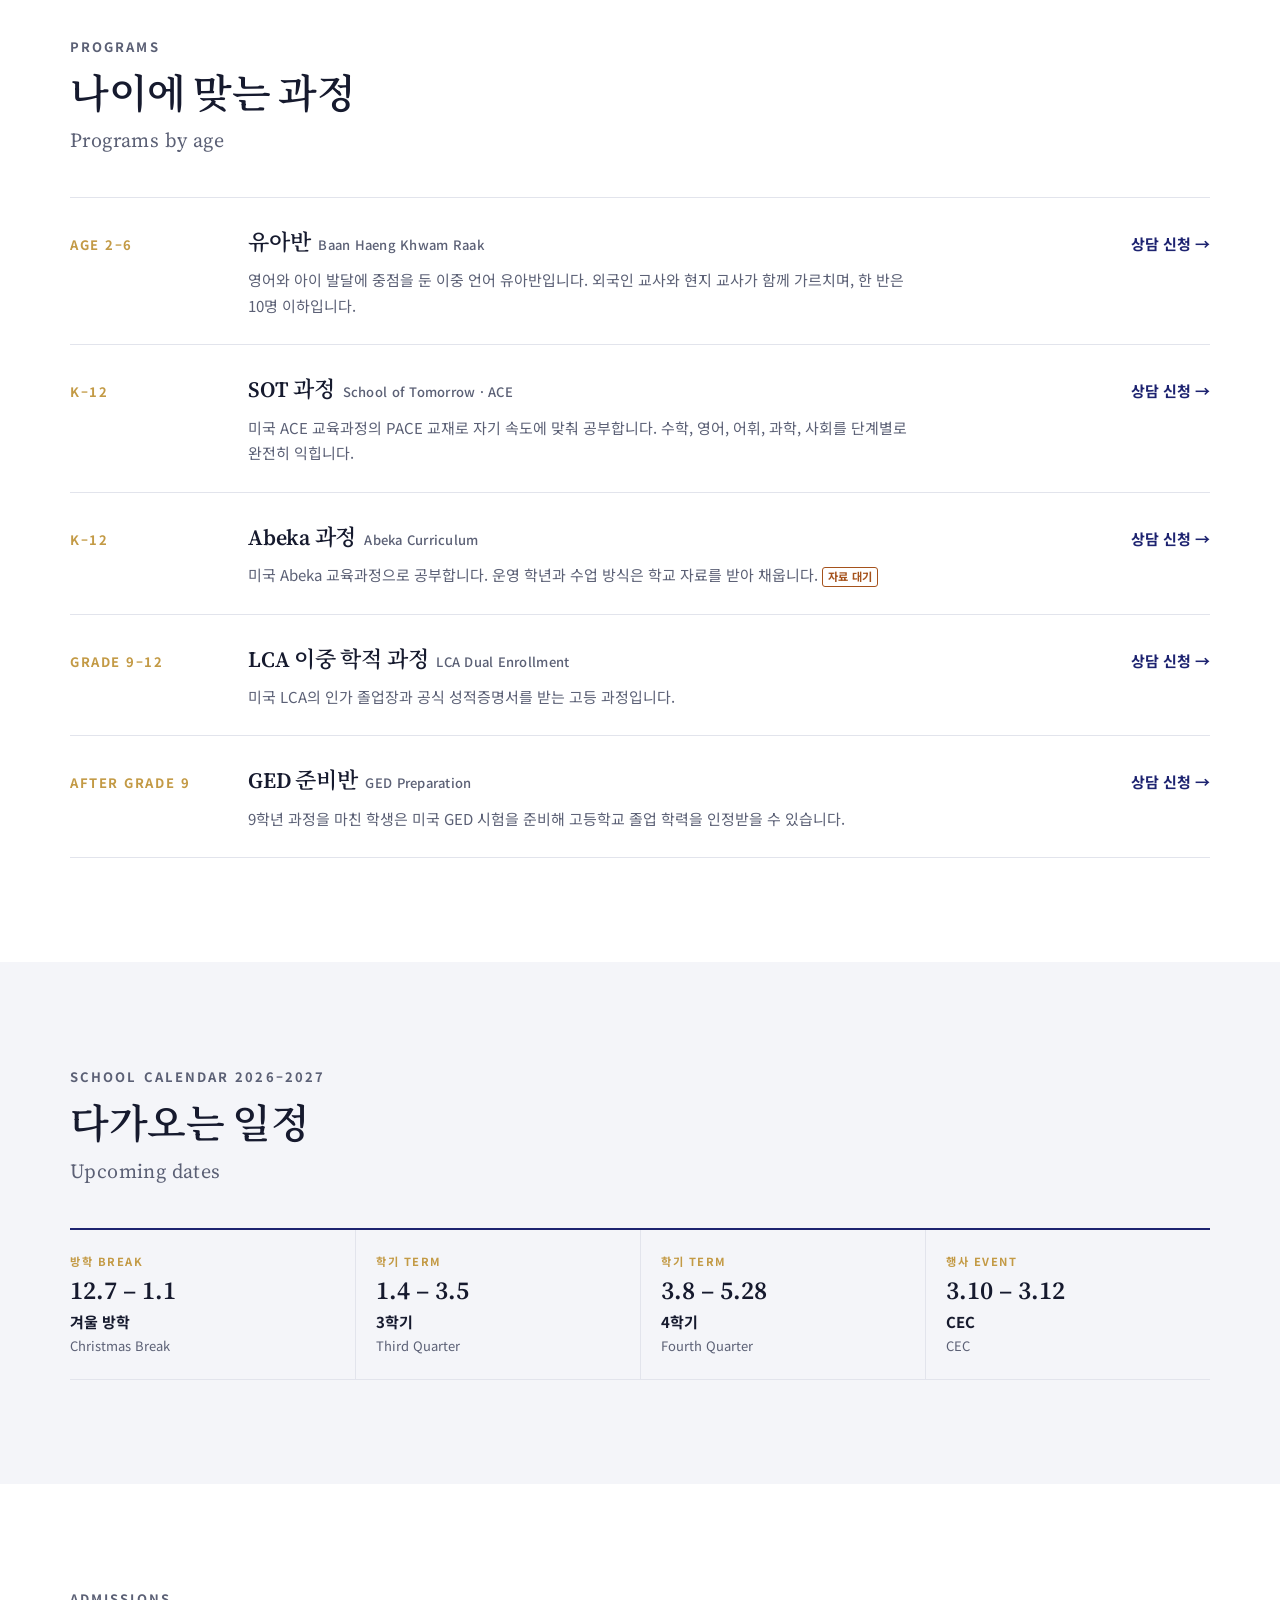
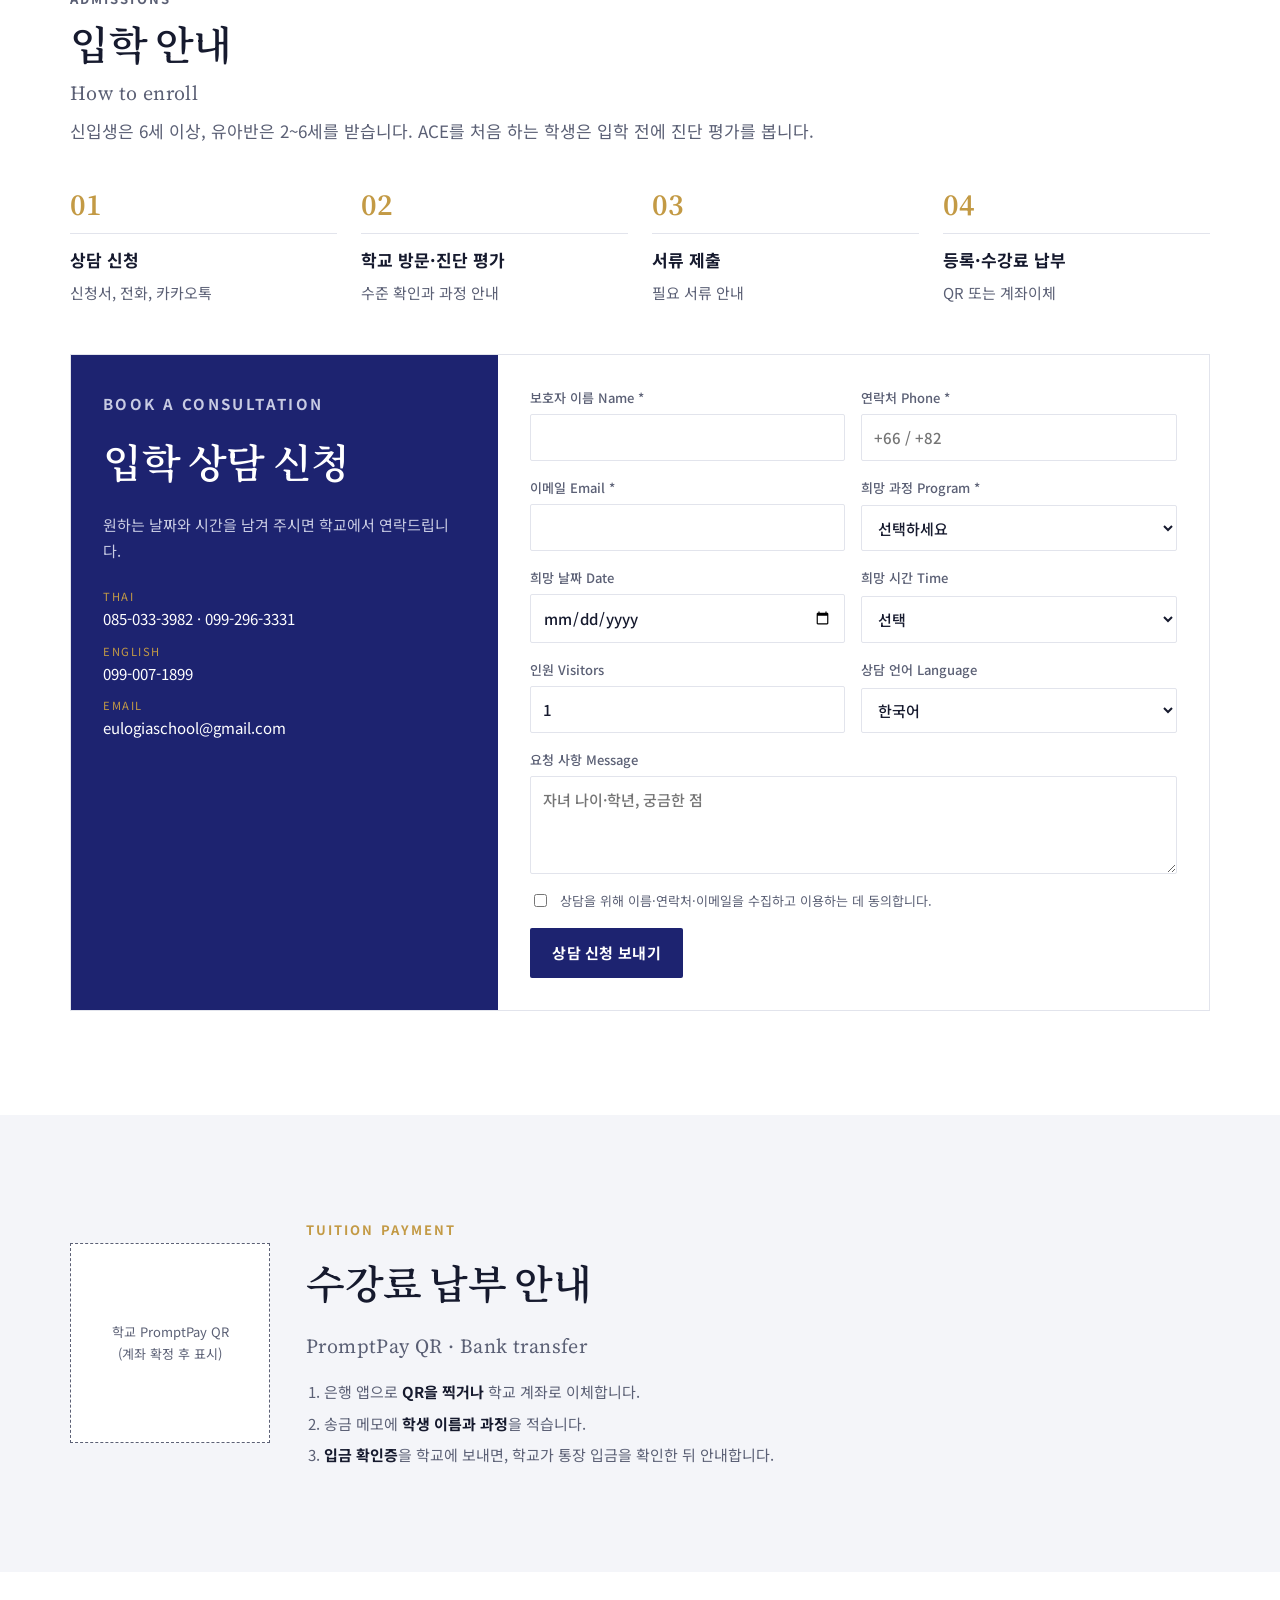
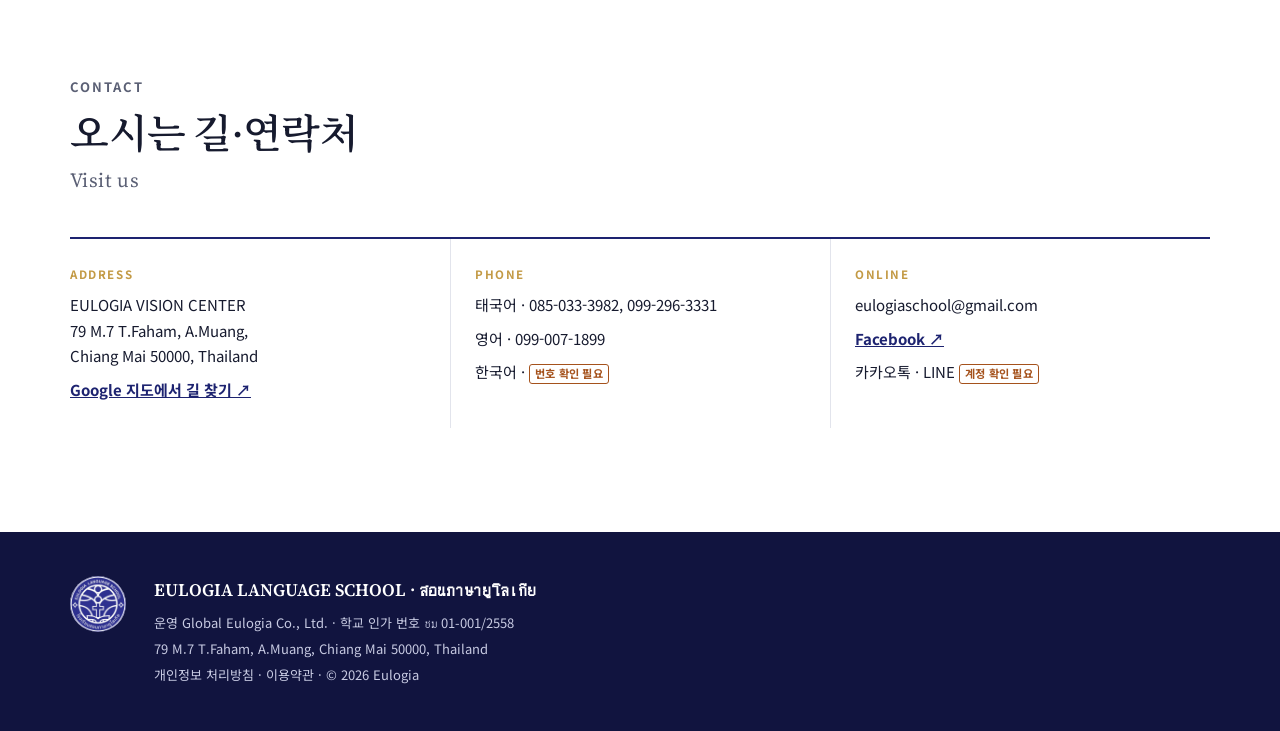
==== commit c40f655b: "Rebuild hero as a branded school homepage with a college panel Left: large Eulogia crest and name, h" ====
--- a/site/index.html
+++ b/site/index.html
@@ -42,21 +42,36 @@
 
 <main id="top">
 
-  <!-- 첫 화면: 졸업생이 진학한 미국 대학 명단 -->
+  <!-- 첫 화면: 율로기아 + 졸업생 진학 대학 -->
   <section class="hero" aria-labelledby="hero-title">
     <img class="hero-img" src="assets/img/building.jpg" alt="" width="1024" height="576">
-    <div class="wrap">
-      <p class="kicker">College Admissions <span id="hero-years"></span> <span class="tag-sample" id="news-sample">대학명 샘플</span></p>
-      <h1 class="roll-title" id="hero-title">율로기아 졸업생들이 진학한 미국 대학</h1>
-      <p class="roll" id="roll"></p>
-      <p class="roll-key" id="roll-key"></p>
-      <div class="hero-foot">
-        <p class="hero-slogan">치앙마이에서 미국 대학으로 <span>American curriculum · U.S. diploma · Scholarships</span></p>
+    <div class="wrap hero-grid">
+      <div class="hero-main">
+        <div class="hero-brand">
+          <img src="assets/img/logo.jpg" alt="Eulogia 교표" width="84" height="84">
+          <div>
+            <p class="hero-name">EULOGIA</p>
+            <p class="hero-place">Chiang Mai, Thailand · Since 2013</p>
+          </div>
+        </div>
+        <h1 id="hero-title">치앙마이에서<br>미국 대학으로</h1>
+        <p class="hero-lede">미국 교육과정 SOT·Abeka로 공부하고, 미국 고교 졸업장을 받아, 장학금과 함께 미국 대학에 진학합니다.</p>
         <div class="hero-cta">
           <a class="btn btn-gold" href="#apply">입학 상담 신청</a>
-          <a class="btn btn-line" href="#results">진학 실적 전체</a>
-        </div>
-      </div>
+          <a class="btn btn-line" href="#programs">교육과정 보기</a>
+        </div>
+      </div>
+
+      <aside class="colleges" aria-labelledby="colleges-title">
+        <div class="colleges-head">
+          <p class="kicker">College Admissions <span id="hero-years"></span></p>
+          <h2 id="colleges-title">졸업생 진학 대학</h2>
+          <span class="tag-sample" id="news-sample">대학명 샘플</span>
+        </div>
+        <p class="colleges-news" id="roll-key"></p>
+        <ul class="college-grid" id="college-grid"></ul>
+        <a class="colleges-more" href="#results">진학 실적 전체 보기 →</a>
+      </aside>
     </div>
   </section>
 
--- a/site/assets/css/style.css
+++ b/site/assets/css/style.css
@@ -83,28 +83,61 @@
 @media (max-width: 980px) { .menu { display: none; } .masthead .btn { margin-left: auto; padding: 0.65em 1em; } }
 @media (max-width: 420px) { .crest small { display: none; } .crest img { width: 44px; height: 44px; } }
 
-/* Hero: graduates' colleges are the headline */
+/* Hero: school identity on the left, graduates' colleges panel on the right */
 .hero { position: relative; color: var(--on-dark); background: var(--navy-deep); overflow: hidden; }
-.hero-img { position: absolute; inset: 0; width: 100%; height: 100%; object-fit: cover; object-position: 60% 40%; opacity: .55; }
-.hero::after { content: ""; position: absolute; inset: 0; background: linear-gradient(180deg, rgba(10,12,38,.82) 0%, rgba(10,12,38,.9) 55%, rgba(10,12,38,.97) 100%); }
-.hero .wrap { position: relative; z-index: 1; padding-block: clamp(32px, 5vw, 64px) clamp(28px, 4vw, 44px); }
-.hero .kicker .tag-sample { color: var(--gold); letter-spacing: 0; text-transform: none; margin-left: 6px; }
-.roll-title { margin-top: 16px; font-family: var(--f-sans); font-size: var(--t-lg); font-weight: 500; letter-spacing: 0; color: var(--on-dark-muted); }
-.roll { margin-top: 14px; max-width: 24em; font-family: var(--f-serif); font-weight: 600; font-size: clamp(1.7rem, 3.6vw, 2.75rem); line-height: 1.32; letter-spacing: -0.01em; color: var(--on-dark); text-wrap: pretty; word-break: keep-all; overflow-wrap: break-word; }
-.roll .u { display: inline; animation: rise .7s cubic-bezier(.2,.7,.2,1) both; animation-delay: calc(var(--i) * 90ms); }
-.roll .dot { color: var(--gold); opacity: .8; margin-left: 0.4em; margin-right: 0.12em; font-weight: 400; }
-.roll sup { font-family: var(--f-sans); font-size: 0.36em; font-weight: 700; color: var(--navy-deep); background: var(--gold); border-radius: 3px; padding: 0.1em 0.4em; margin-left: 0.3em; vertical-align: 0.95em; letter-spacing: 0.02em; white-space: nowrap; }
+.hero-img { position: absolute; inset: 0; width: 100%; height: 100%; object-fit: cover; object-position: 30% 40%; }
+.hero::after { content: ""; position: absolute; inset: 0; background: linear-gradient(90deg, rgba(10,12,38,.9) 0%, rgba(10,12,38,.72) 50%, rgba(10,12,38,.55) 100%); }
+.hero-grid { position: relative; z-index: 1; display: grid; grid-template-columns: minmax(0, 1fr) minmax(0, 470px); gap: clamp(28px, 5vw, 64px); align-items: center; padding-block: clamp(32px, 5vw, 60px); }
+.hero-brand { display: flex; align-items: center; gap: 16px; }
+.hero-brand img { width: 84px; height: 84px; border-radius: 50%; box-shadow: 0 0 0 4px rgba(255,255,255,.9); }
+.hero-name { font-family: var(--f-serif); font-size: clamp(2rem, 3.6vw, 2.75rem); font-weight: 700; letter-spacing: 0.14em; line-height: 1; }
+.hero-place { margin-top: 8px; font-size: var(--t-xs); letter-spacing: 0.16em; text-transform: uppercase; color: var(--gold); font-weight: 700; }
+.hero h1 { margin-top: clamp(22px, 3vw, 32px); font-size: clamp(2.1rem, 4.4vw, 3.4rem); line-height: 1.15; font-weight: 600; }
+.hero-lede { margin-top: 16px; max-width: 30em; color: var(--on-dark-muted); }
+.hero-cta { display: flex; flex-wrap: wrap; gap: 12px; margin-top: 26px; }
+
+.colleges { background: var(--surface); color: var(--ink); padding: 20px 20px 16px; box-shadow: 0 30px 60px -30px rgba(0,0,0,.6); border-top: 4px solid var(--gold); display: grid; gap: 12px; }
+.colleges-head { display: flex; flex-wrap: wrap; align-items: baseline; gap: 4px 10px; }
+.colleges-head .kicker { flex-basis: 100%; }
+.colleges-head h2 { font-size: var(--t-lg); }
+.colleges-news { font-size: var(--t-xs); background: var(--gold-soft); padding: 8px 12px; line-height: 1.5; }
+.colleges-news b { color: var(--navy); }
+:root[data-theme="dark"] .colleges-news b { color: var(--gold); }
+@media (prefers-color-scheme: dark) { :root:not([data-theme="light"]) .colleges-news b { color: var(--gold); } }
+.college-grid { list-style: none; margin: 0; padding: 0; display: grid; grid-template-columns: repeat(2, minmax(0, 1fr)); gap: 10px; }
+.college { display: grid; grid-template-columns: 40px minmax(0, 1fr); gap: 10px; align-items: center; padding: 9px 10px; border: 1px solid var(--line); min-width: 0; animation: rise .6s cubic-bezier(.2,.7,.2,1) both; animation-delay: calc(var(--i) * 70ms); }
+.seal { width: 40px; height: 40px; border-radius: 50%; display: grid; place-items: center; color: #fff; font-family: var(--f-serif); font-weight: 700; font-size: 0.95rem; letter-spacing: 0.04em; background: var(--seal, var(--navy)); box-shadow: inset 0 0 0 2px rgba(255,255,255,.55), 0 0 0 1px var(--seal, var(--navy)); }
+.seal.c1 { --seal: var(--navy-2); } .seal.c2 { --seal: #8e2b2c; } .seal.c3 { --seal: #1f5a3a; } .seal.c4 { --seal: #4a4f60; }
+.college > div b { display: block; font-family: var(--f-serif); font-weight: 600; font-size: 0.98rem; line-height: 1.25; word-break: keep-all; overflow-wrap: break-word; }
+.college > div span { display: block; font-size: 0.75rem; color: var(--muted); margin-top: 2px; }
+.college em { font-style: normal; font-weight: 700; color: var(--gold); white-space: nowrap; }
+.colleges-more { justify-self: start; font-size: var(--t-sm); font-weight: 700; color: var(--navy); text-decoration: none; }
+:root[data-theme="dark"] .colleges-more { color: var(--ink); }
+@media (prefers-color-scheme: dark) { :root:not([data-theme="light"]) .colleges-more { color: var(--ink); } }
 @keyframes rise { from { opacity: 0; transform: translateY(8px); } to { opacity: 1; transform: none; } }
-@media (prefers-reduced-motion: reduce) { .roll .u { animation: none; } }
-.roll-key { margin-top: 14px; font-size: var(--t-sm); color: var(--on-dark-muted); }
-.roll-key b { color: var(--gold); }
-.hero-foot { margin-top: clamp(22px, 3.5vw, 34px); display: flex; flex-wrap: wrap; align-items: center; justify-content: space-between; gap: 16px 28px; }
-.hero-slogan { font-family: var(--f-serif); font-size: var(--t-lg); font-weight: 600; }
-.hero-slogan span { display: block; font-family: var(--f-sans); font-weight: 400; font-size: var(--t-xs); letter-spacing: 0.08em; color: var(--on-dark-muted); }
-.hero-cta { display: flex; flex-wrap: wrap; gap: 12px; }
-@media (max-width: 760px) {
-  .roll-title { font-size: var(--t-md); }
-  .roll { font-size: 1.5rem; }
+@media (prefers-reduced-motion: reduce) { .college { animation: none; } }
+
+@media (max-width: 900px) {
+  .hero-grid { grid-template-columns: minmax(0, 1fr); padding-block: 28px; gap: 24px; }
+  .hero::after { background: linear-gradient(180deg, rgba(10,12,38,.82) 0%, rgba(10,12,38,.9) 100%); }
+}
+@media (max-width: 600px) {
+  .hero-brand img { width: 60px; height: 60px; box-shadow: 0 0 0 3px rgba(255,255,255,.9); }
+  .hero h1 { margin-top: 18px; }
+  .hero-lede { display: none; }
+  .hero-cta { margin-top: 18px; }
+  .colleges { padding: 18px 14px 16px; }
+  .college { grid-template-columns: 34px minmax(0, 1fr); gap: 8px; padding: 8px; }
+  .seal { width: 34px; height: 34px; font-size: 0.78rem; }
+  .college b { font-size: 0.86rem; }
+  .college-grid .extra { display: none; }
+  .hero-name { font-size: 1.7rem; }
+  .hero-place { font-size: 0.66rem; letter-spacing: 0.08em; }
+  .hero-brand img { width: 52px; height: 52px; }
+  .colleges-news { display: none; }
+  .colleges { gap: 10px; }
+  .hero h1 { font-size: 1.9rem; }
+  .colleges-head h2 { font-size: var(--t-md); }
 }
 
 /* Stats */
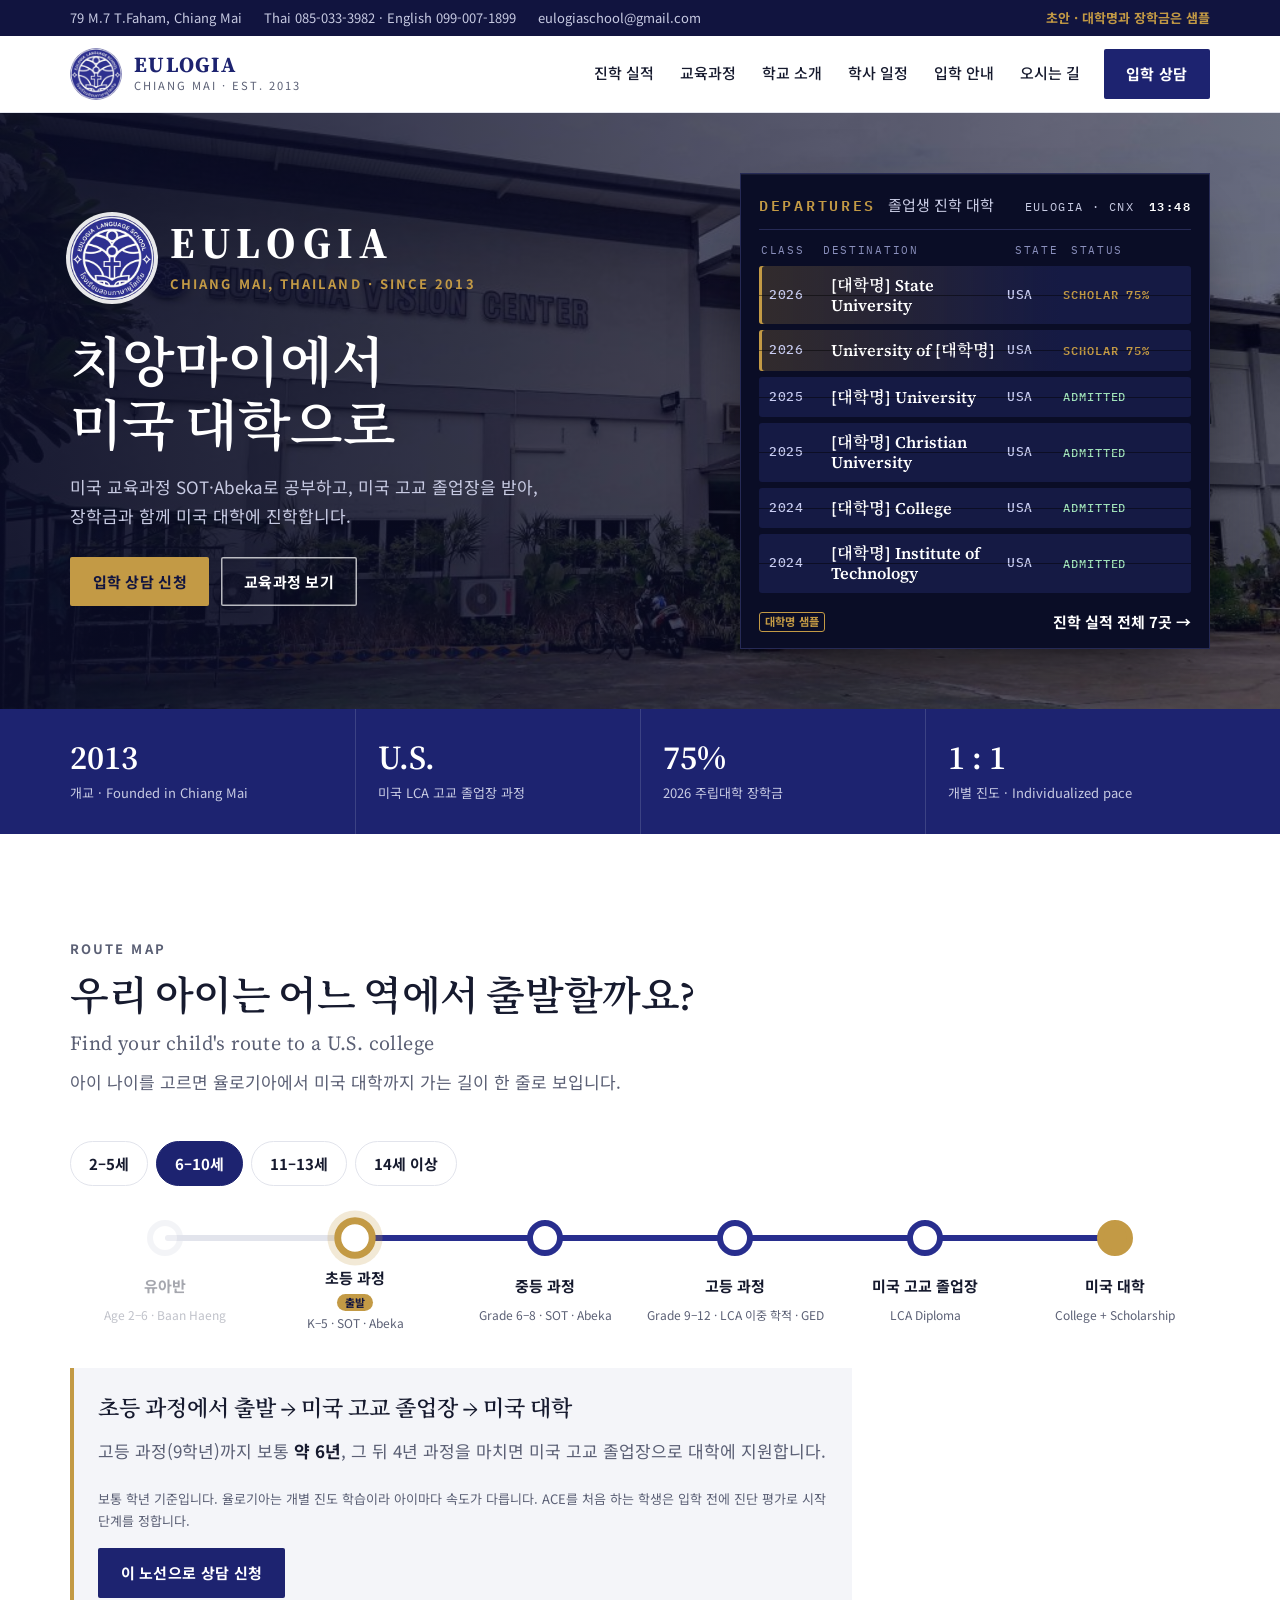
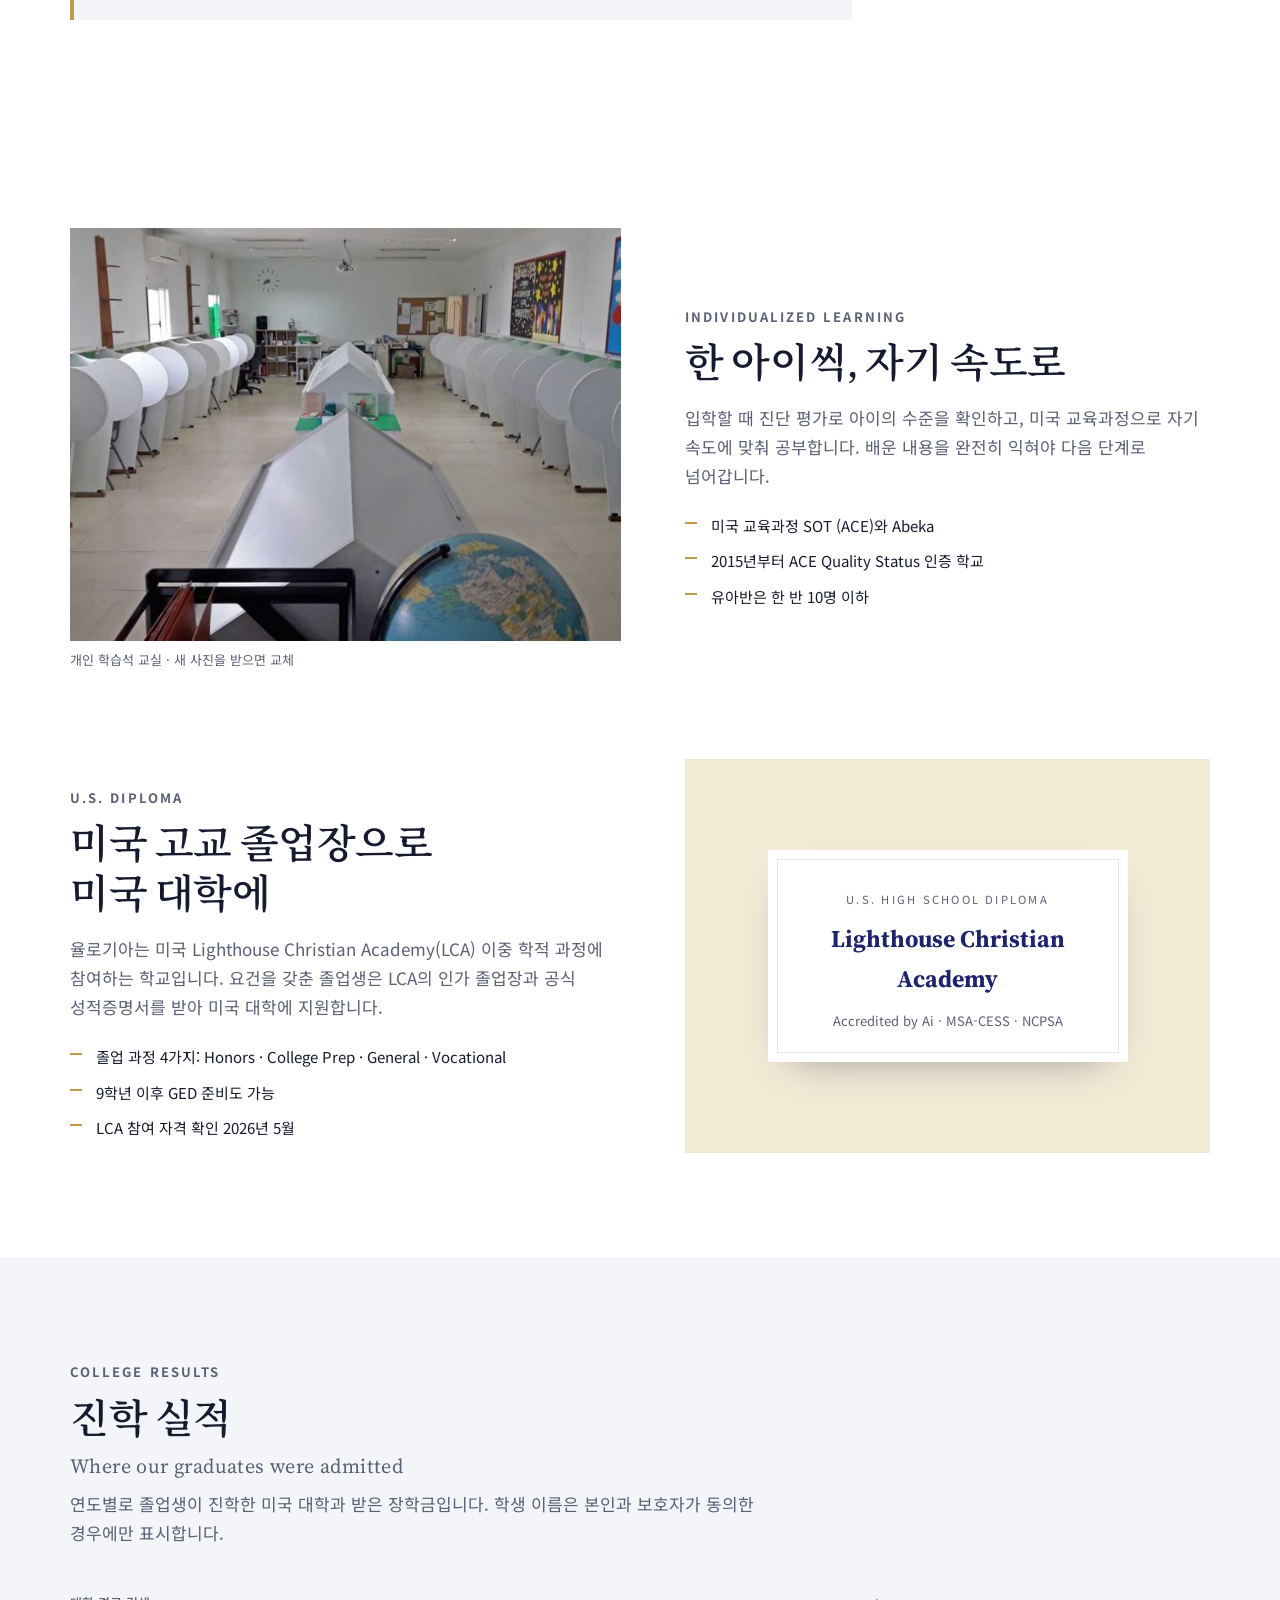
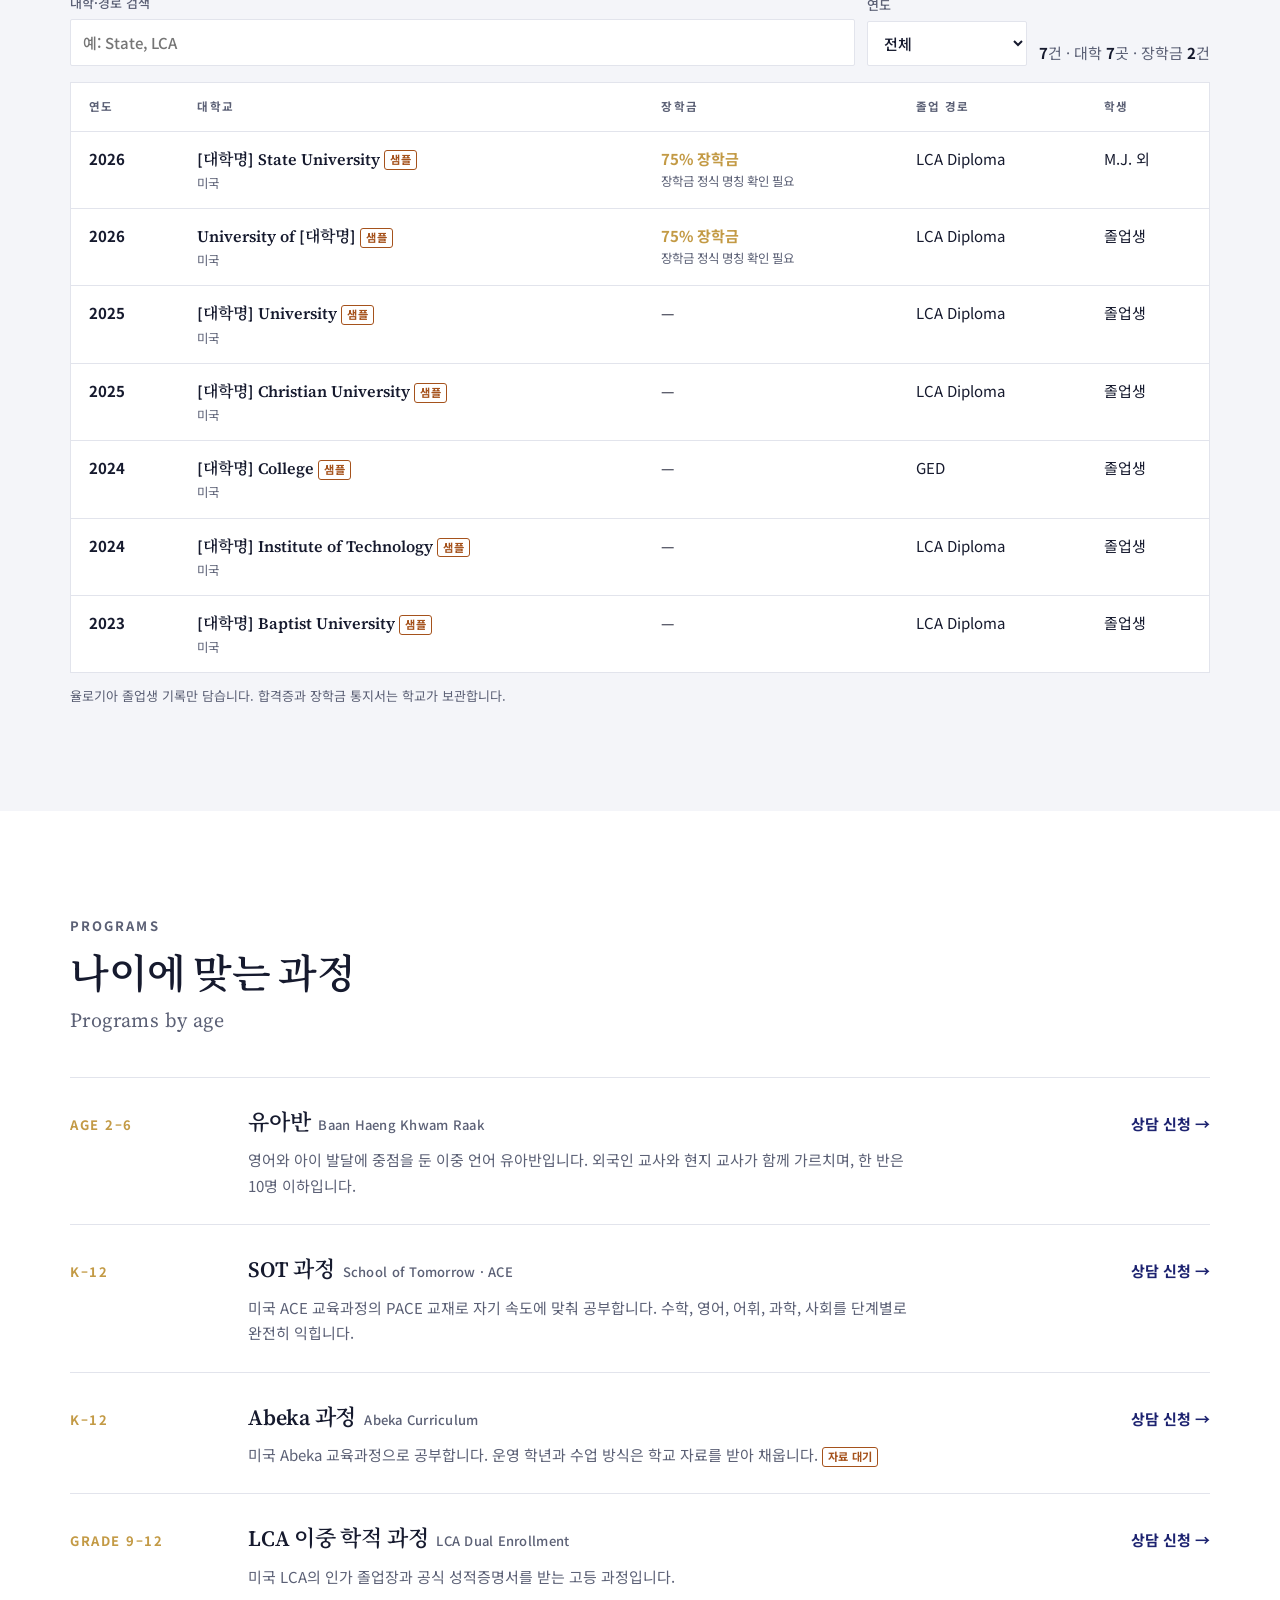
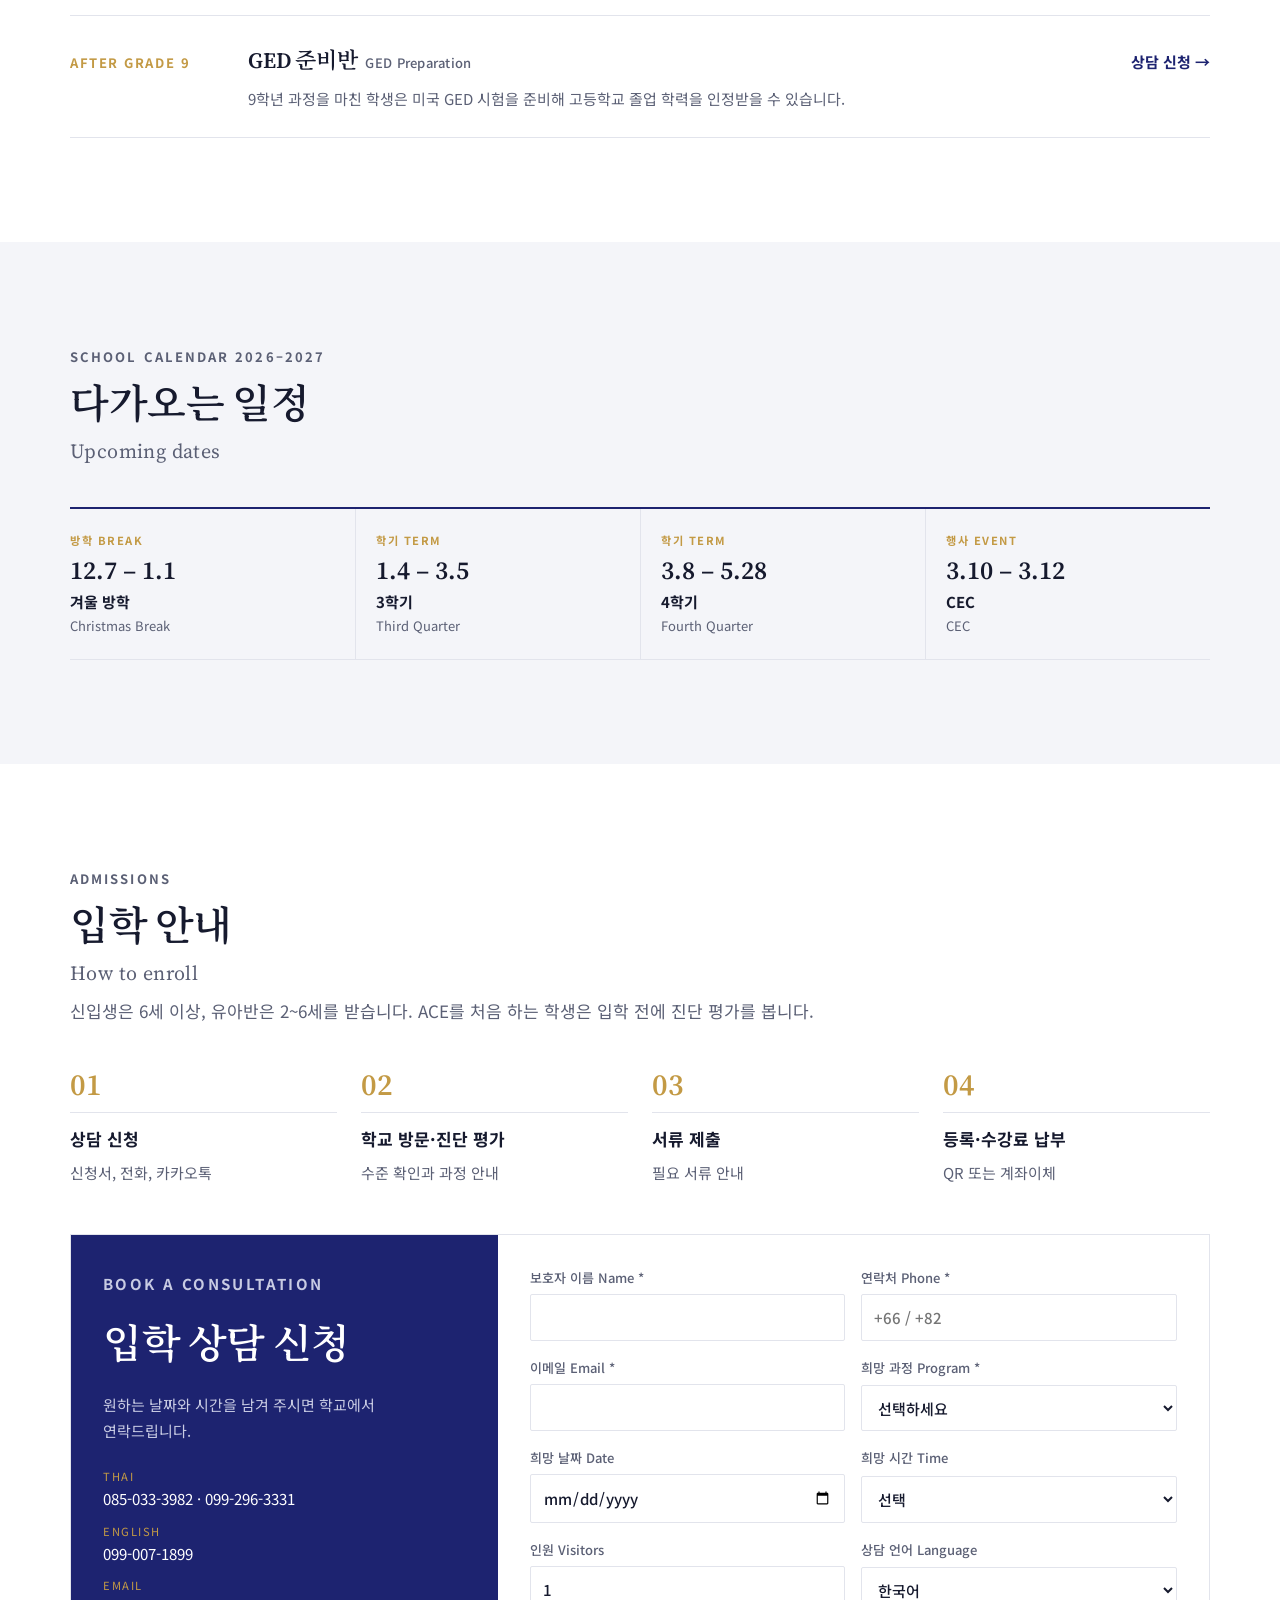
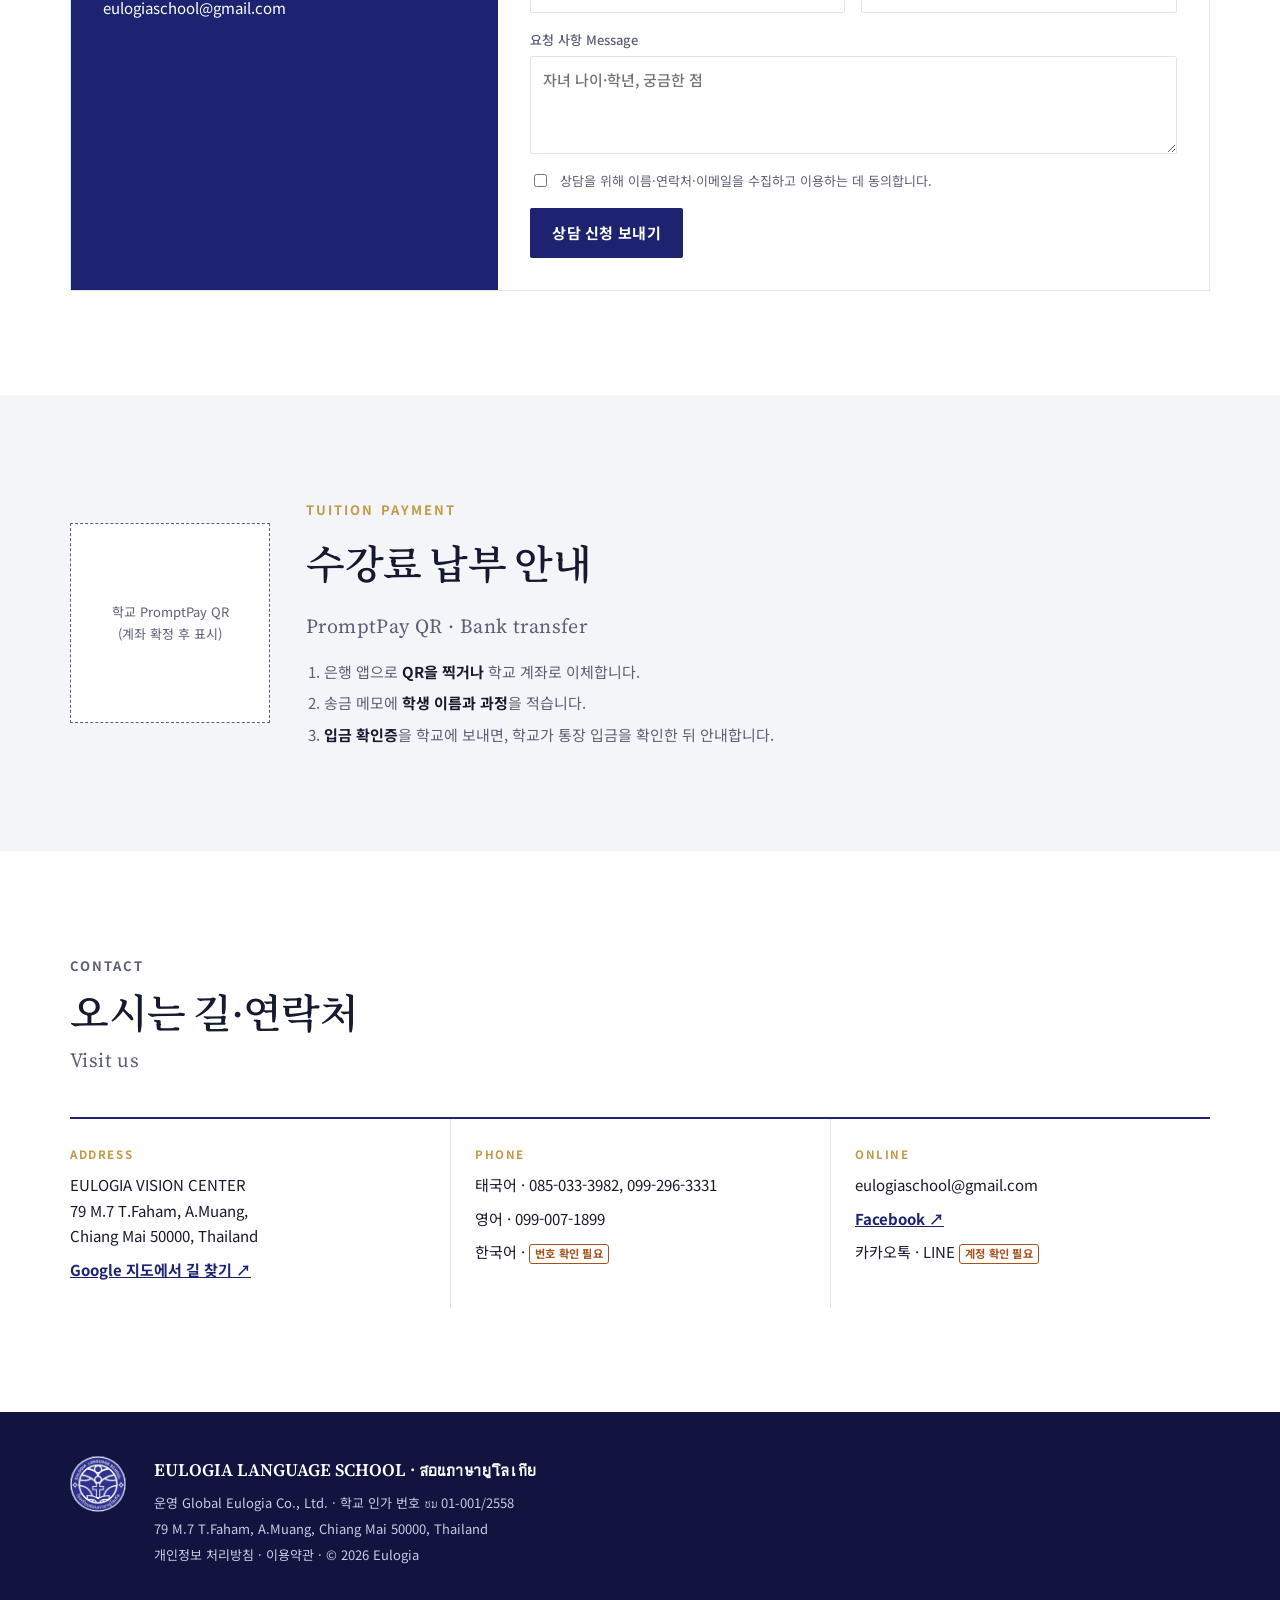
==== commit 43092d02: "Add departures-board hero and route-map pathway finder The hero board lists graduates' colleges as d" ====
--- a/site/index.html
+++ b/site/index.html
@@ -8,7 +8,7 @@
 <meta name="description" content="치앙마이의 미국 교육과정 학교. SOT·Abeka 개별 진도 학습, 미국 LCA 졸업장, 미국 대학 진학과 장학금. American curriculum school in Chiang Mai with a U.S. diploma pathway.">
 <link rel="preconnect" href="https://fonts.googleapis.com">
 <link rel="preconnect" href="https://fonts.gstatic.com" crossorigin>
-<link rel="stylesheet" href="https://fonts.googleapis.com/css2?family=Source+Serif+4:opsz,wght@8..60,400;8..60,600;8..60,700&family=Noto+Serif+KR:wght@600;700&family=Noto+Sans+KR:wght@400;500;700&display=swap">
+<link rel="stylesheet" href="https://fonts.googleapis.com/css2?family=Source+Serif+4:opsz,wght@8..60,400;8..60,600;8..60,700&family=Noto+Serif+KR:wght@600;700&family=Noto+Sans+KR:wght@400;500;700&family=IBM+Plex+Mono:wght@500;600&display=swap">
 <link rel="stylesheet" href="assets/css/style.css">
 </head>
 <body>
@@ -62,15 +62,24 @@
         </div>
       </div>
 
-      <aside class="colleges" aria-labelledby="colleges-title">
-        <div class="colleges-head">
-          <p class="kicker">College Admissions <span id="hero-years"></span></p>
-          <h2 id="colleges-title">졸업생 진학 대학</h2>
+      <aside class="board" aria-labelledby="board-title">
+        <div class="board-top">
+          <p class="board-title" id="board-title"><span>DEPARTURES</span> 졸업생 진학 대학</p>
+          <p class="board-clock"><span>EULOGIA · CNX</span> <b id="board-clock">--:--</b></p>
+        </div>
+        <div class="board-table" role="table" aria-label="율로기아 졸업생이 진학한 미국 대학">
+          <div class="board-row board-head" role="row">
+            <span role="columnheader">CLASS</span>
+            <span role="columnheader">DESTINATION</span>
+            <span role="columnheader" class="col-state">STATE</span>
+            <span role="columnheader">STATUS</span>
+          </div>
+          <div id="board-rows" role="rowgroup"></div>
+        </div>
+        <div class="board-foot">
           <span class="tag-sample" id="news-sample">대학명 샘플</span>
-        </div>
-        <p class="colleges-news" id="roll-key"></p>
-        <ul class="college-grid" id="college-grid"></ul>
-        <a class="colleges-more" href="#results">진학 실적 전체 보기 →</a>
+          <a href="#results">진학 실적 전체 <span id="board-count"></span> →</a>
+        </div>
       </aside>
     </div>
   </section>
@@ -84,6 +93,37 @@
         <div><dt>75%</dt><dd>2026 주립대학 장학금</dd></div>
         <div><dt>1 : 1</dt><dd>개별 진도 · Individualized pace</dd></div>
       </dl>
+    </div>
+  </section>
+
+  <!-- 진학 노선도: 어려운 경로를 한 줄로 -->
+  <section class="section route-sec" id="route" aria-labelledby="route-title">
+    <div class="wrap">
+      <div class="head">
+        <p class="kicker">Route Map</p>
+        <h2 id="route-title">우리 아이는 어느 역에서 출발할까요?<span class="sub-en">Find your child's route to a U.S. college</span></h2>
+        <p>아이 나이를 고르면 율로기아에서 미국 대학까지 가는 길이 한 줄로 보입니다.</p>
+      </div>
+      <div class="ages" role="group" aria-label="아이 나이">
+        <button type="button" class="age-btn" data-age="4" aria-pressed="false">2–5세</button>
+        <button type="button" class="age-btn" data-age="8" aria-pressed="true">6–10세</button>
+        <button type="button" class="age-btn" data-age="12" aria-pressed="false">11–13세</button>
+        <button type="button" class="age-btn" data-age="15" aria-pressed="false">14세 이상</button>
+      </div>
+      <ol class="line" id="route-line">
+        <li data-stop="0"><span class="stop"></span><b>유아반</b><span class="lbl">Age 2–6 · Baan Haeng</span></li>
+        <li data-stop="1"><span class="stop"></span><b>초등 과정</b><span class="lbl">K–5 · SOT · Abeka</span></li>
+        <li data-stop="2"><span class="stop"></span><b>중등 과정</b><span class="lbl">Grade 6–8 · SOT · Abeka</span></li>
+        <li data-stop="3"><span class="stop"></span><b>고등 과정</b><span class="lbl">Grade 9–12 · LCA 이중 학적 · GED</span></li>
+        <li data-stop="4"><span class="stop"></span><b>미국 고교 졸업장</b><span class="lbl">LCA Diploma</span></li>
+        <li data-stop="5" class="goal"><span class="stop"></span><b>미국 대학</b><span class="lbl">College + Scholarship</span></li>
+      </ol>
+      <div class="route-out" aria-live="polite">
+        <p class="route-start" id="route-start"></p>
+        <p class="route-years" id="route-years"></p>
+        <p class="fine">보통 학년 기준입니다. 율로기아는 개별 진도 학습이라 아이마다 속도가 다릅니다. ACE를 처음 하는 학생은 입학 전에 진단 평가로 시작 단계를 정합니다.</p>
+        <a class="btn btn-navy" href="#apply" id="route-cta">이 노선으로 상담 신청</a>
+      </div>
     </div>
   </section>
 
--- a/site/assets/css/style.css
+++ b/site/assets/css/style.css
@@ -16,6 +16,10 @@
   --sample: #a5521c;
 
   --f-serif: "Source Serif 4", "Noto Serif KR", Georgia, "Times New Roman", serif;
+  --f-mono: "IBM Plex Mono", ui-monospace, "SFMono-Regular", Menlo, Consolas, monospace;
+  --board: #0a0d26;
+  --board-line: #262a55;
+  --flap: #151a44;
   --f-sans: "Noto Sans KR", "Apple SD Gothic Neo", "Malgun Gothic", system-ui, sans-serif;
 
   --t-xs: 0.8125rem;
@@ -43,7 +47,7 @@
 * { box-sizing: border-box; }
 html { scroll-behavior: smooth; }
 @media (prefers-reduced-motion: reduce) { html { scroll-behavior: auto; } }
-body { margin: 0; background: var(--bg); color: var(--ink); font-family: var(--f-sans); font-size: var(--t-md); line-height: 1.7; -webkit-font-smoothing: antialiased; }
+body { margin: 0; background: var(--bg); color: var(--ink); font-family: var(--f-sans); font-size: var(--t-md); line-height: 1.7; -webkit-font-smoothing: antialiased; word-break: keep-all; overflow-wrap: break-word; }
 body::before { content: ""; position: fixed; inset: 0 0 auto; height: env(safe-area-inset-top, 0px); z-index: 60; background: var(--navy-deep); }
 img { max-width: 100%; display: block; }
 a { color: inherit; }
@@ -96,26 +100,74 @@
 .hero-lede { margin-top: 16px; max-width: 30em; color: var(--on-dark-muted); }
 .hero-cta { display: flex; flex-wrap: wrap; gap: 12px; margin-top: 26px; }
 
-.colleges { background: var(--surface); color: var(--ink); padding: 20px 20px 16px; box-shadow: 0 30px 60px -30px rgba(0,0,0,.6); border-top: 4px solid var(--gold); display: grid; gap: 12px; }
-.colleges-head { display: flex; flex-wrap: wrap; align-items: baseline; gap: 4px 10px; }
-.colleges-head .kicker { flex-basis: 100%; }
-.colleges-head h2 { font-size: var(--t-lg); }
-.colleges-news { font-size: var(--t-xs); background: var(--gold-soft); padding: 8px 12px; line-height: 1.5; }
-.colleges-news b { color: var(--navy); }
-:root[data-theme="dark"] .colleges-news b { color: var(--gold); }
-@media (prefers-color-scheme: dark) { :root:not([data-theme="light"]) .colleges-news b { color: var(--gold); } }
-.college-grid { list-style: none; margin: 0; padding: 0; display: grid; grid-template-columns: repeat(2, minmax(0, 1fr)); gap: 10px; }
-.college { display: grid; grid-template-columns: 40px minmax(0, 1fr); gap: 10px; align-items: center; padding: 9px 10px; border: 1px solid var(--line); min-width: 0; animation: rise .6s cubic-bezier(.2,.7,.2,1) both; animation-delay: calc(var(--i) * 70ms); }
-.seal { width: 40px; height: 40px; border-radius: 50%; display: grid; place-items: center; color: #fff; font-family: var(--f-serif); font-weight: 700; font-size: 0.95rem; letter-spacing: 0.04em; background: var(--seal, var(--navy)); box-shadow: inset 0 0 0 2px rgba(255,255,255,.55), 0 0 0 1px var(--seal, var(--navy)); }
-.seal.c1 { --seal: var(--navy-2); } .seal.c2 { --seal: #8e2b2c; } .seal.c3 { --seal: #1f5a3a; } .seal.c4 { --seal: #4a4f60; }
-.college > div b { display: block; font-family: var(--f-serif); font-weight: 600; font-size: 0.98rem; line-height: 1.25; word-break: keep-all; overflow-wrap: break-word; }
-.college > div span { display: block; font-size: 0.75rem; color: var(--muted); margin-top: 2px; }
-.college em { font-style: normal; font-weight: 700; color: var(--gold); white-space: nowrap; }
-.colleges-more { justify-self: start; font-size: var(--t-sm); font-weight: 700; color: var(--navy); text-decoration: none; }
-:root[data-theme="dark"] .colleges-more { color: var(--ink); }
-@media (prefers-color-scheme: dark) { :root:not([data-theme="light"]) .colleges-more { color: var(--ink); } }
+/* Departures board */
+.board { background: var(--board); color: #fff; border: 1px solid var(--board-line); box-shadow: 0 30px 70px -30px rgba(0,0,0,.75), inset 0 1px 0 rgba(255,255,255,.06); padding: 18px 18px 14px; display: grid; gap: 12px; min-width: 0; }
+.board-top { display: flex; flex-wrap: wrap; justify-content: space-between; align-items: baseline; gap: 6px 16px; padding-bottom: 10px; border-bottom: 1px solid var(--board-line); }
+.board-title { font-size: var(--t-sm); color: var(--on-dark-muted); }
+.board-title span { font-family: var(--f-mono); font-weight: 600; letter-spacing: 0.18em; color: var(--gold); margin-right: 8px; }
+.board-clock { font-family: var(--f-mono); font-size: 0.75rem; letter-spacing: 0.12em; color: var(--on-dark-muted); }
+.board-clock b { color: #fff; font-weight: 600; margin-left: 6px; font-variant-numeric: tabular-nums; }
+.board-table { display: grid; gap: 6px; }
+.board-row { display: grid; grid-template-columns: 52px minmax(0, 1fr) 46px 118px; gap: 10px; align-items: center; }
+.board-head { font-family: var(--f-mono); font-size: 0.66rem; letter-spacing: 0.16em; color: #8b90bd; padding: 0 2px; }
+#board-rows { display: grid; gap: 6px; }
+.board-row.r { background: var(--flap); padding: 9px 10px; border-radius: 3px; position: relative; animation: rise .55s cubic-bezier(.2,.7,.2,1) both; animation-delay: calc(var(--i) * 110ms); }
+.board-row.r::after { content: ""; position: absolute; left: 0; right: 0; top: 50%; height: 1px; background: rgba(0,0,0,.45); pointer-events: none; }
+.board-row.r > span { font-family: var(--f-mono); font-weight: 500; font-size: 0.82rem; letter-spacing: 0.04em; text-transform: uppercase; white-space: nowrap; overflow: hidden; text-overflow: ellipsis; min-width: 0; }
+.board-row.r .dest { font-family: var(--f-serif); font-weight: 600; font-size: 1.02rem; letter-spacing: 0; text-transform: none; white-space: normal; line-height: 1.25; word-break: keep-all; }
+.board-row.r .cls, .board-row.r .st { color: #c9cdf2; font-variant-numeric: tabular-nums; }
+.board-row.r .status { font-size: 0.72rem; color: #9fe0b8; letter-spacing: 0.08em; }
+.board-row.r.now { background: linear-gradient(90deg, rgba(195,154,69,.22), var(--flap) 70%); box-shadow: inset 3px 0 0 var(--gold); }
+.board-row.r.now .status { color: var(--gold); font-weight: 600; }
+.board-foot { display: flex; justify-content: space-between; align-items: center; gap: 10px; padding-top: 4px; }
+.board-foot a { color: #fff; font-size: var(--t-sm); font-weight: 700; text-decoration: none; margin-left: auto; }
+.board-foot a:hover { color: var(--gold); }
+.board-foot .tag-sample { color: var(--gold); }
 @keyframes rise { from { opacity: 0; transform: translateY(8px); } to { opacity: 1; transform: none; } }
-@media (prefers-reduced-motion: reduce) { .college { animation: none; } }
+@media (prefers-reduced-motion: reduce) { .board-row.r { animation: none; } }
+@media (max-width: 600px) {
+  .board { padding: 14px 12px 12px; }
+  .board-row { grid-template-columns: 44px minmax(0, 1fr) 92px; gap: 8px; }
+  .board-row .col-state, .board-row .st { display: none; }
+  .board-row.r .dest { font-size: 0.92rem; }
+  .board-row.r .status { font-size: 0.64rem; }
+  .board-row.r.extra { display: none; }
+}
+
+/* Route map (subway line) */
+.route-sec { background: var(--bg); }
+.ages { display: flex; flex-wrap: wrap; gap: 8px; margin-bottom: 34px; }
+.age-btn { font: inherit; font-size: var(--t-sm); font-weight: 700; padding: 0.6em 1.2em; border-radius: 999px; border: 1.5px solid var(--line); background: var(--surface); color: var(--ink); cursor: pointer; }
+.age-btn:hover { border-color: var(--navy-2); }
+.age-btn[aria-pressed="true"] { background: var(--navy); border-color: var(--navy); color: var(--on-dark); }
+.line { list-style: none; margin: 0; padding: 0; display: grid; grid-template-columns: repeat(6, minmax(0, 1fr)); position: relative; }
+.line::before { content: ""; position: absolute; left: 8.33%; right: 8.33%; top: 15px; height: 6px; border-radius: 3px; background: var(--line); }
+.line li { position: relative; display: grid; justify-items: center; text-align: center; gap: 4px; padding: 0 6px; min-width: 0; }
+.line li::before { content: ""; position: absolute; top: 15px; height: 6px; left: -50%; right: 50%; background: var(--navy-2); transform-origin: left; transform: scaleX(var(--on, 0)); transition: transform .5s ease; z-index: 0; }
+.line li:first-child::before { display: none; }
+.line .stop { position: relative; z-index: 1; width: 36px; height: 36px; border-radius: 50%; background: var(--surface); border: 6px solid var(--line); transition: border-color .3s, transform .3s; }
+.line li.on .stop { border-color: var(--navy-2); }
+.line li.here .stop { border-color: var(--gold); transform: scale(1.15); box-shadow: 0 0 0 6px rgba(195,154,69,.22); }
+.line li.goal .stop { border-color: var(--gold); background: var(--gold); }
+.line li.past { opacity: .38; }
+.line b { margin-top: 8px; font-size: var(--t-sm); line-height: 1.35; word-break: keep-all; }
+.line .lbl { font-size: 0.75rem; color: var(--muted); line-height: 1.4; word-break: keep-all; }
+.line li.here b::after { content: "출발"; display: block; width: max-content; margin: 6px auto 0; font-size: 0.68rem; font-weight: 700; color: var(--navy-deep); background: var(--gold); padding: 1px 8px; border-radius: 999px; }
+.route-out { margin-top: 36px; display: grid; gap: 10px; max-width: 46em; padding: 22px 24px; background: var(--band); border-left: 4px solid var(--gold); }
+.route-start { font-family: var(--f-serif); font-size: var(--t-lg); font-weight: 600; }
+.route-years { color: var(--muted); }
+.route-years b { color: var(--ink); }
+.route-out .btn { justify-self: start; margin-top: 6px; }
+@media (prefers-reduced-motion: reduce) { .line li::before, .line .stop { transition: none; } }
+@media (max-width: 760px) {
+  .line { grid-template-columns: minmax(0, 1fr); gap: 0; }
+  .line::before { left: 17px; right: auto; top: 18px; bottom: 18px; width: 6px; height: auto; }
+  .line li { grid-template-columns: 36px minmax(0, 1fr); justify-items: start; text-align: left; column-gap: 14px; row-gap: 0; padding: 0 0 18px; }
+  .line li::before { left: 15px; right: auto; top: -100%; bottom: 50%; width: 6px; height: auto; transform-origin: top; transform: scaleY(var(--on, 0)); }
+  .line .stop { grid-row: 1 / span 2; }
+  .line b { margin-top: 4px; }
+  .line li.here b::after { display: inline-block; margin: 0 0 0 8px; }
+}
 
 @media (max-width: 900px) {
   .hero-grid { grid-template-columns: minmax(0, 1fr); padding-block: 28px; gap: 24px; }
@@ -126,18 +178,10 @@
   .hero h1 { margin-top: 18px; }
   .hero-lede { display: none; }
   .hero-cta { margin-top: 18px; }
-  .colleges { padding: 18px 14px 16px; }
-  .college { grid-template-columns: 34px minmax(0, 1fr); gap: 8px; padding: 8px; }
-  .seal { width: 34px; height: 34px; font-size: 0.78rem; }
-  .college b { font-size: 0.86rem; }
-  .college-grid .extra { display: none; }
   .hero-name { font-size: 1.7rem; }
   .hero-place { font-size: 0.66rem; letter-spacing: 0.08em; }
   .hero-brand img { width: 52px; height: 52px; }
-  .colleges-news { display: none; }
-  .colleges { gap: 10px; }
   .hero h1 { font-size: 1.9rem; }
-  .colleges-head h2 { font-size: var(--t-md); }
 }
 
 /* Stats */
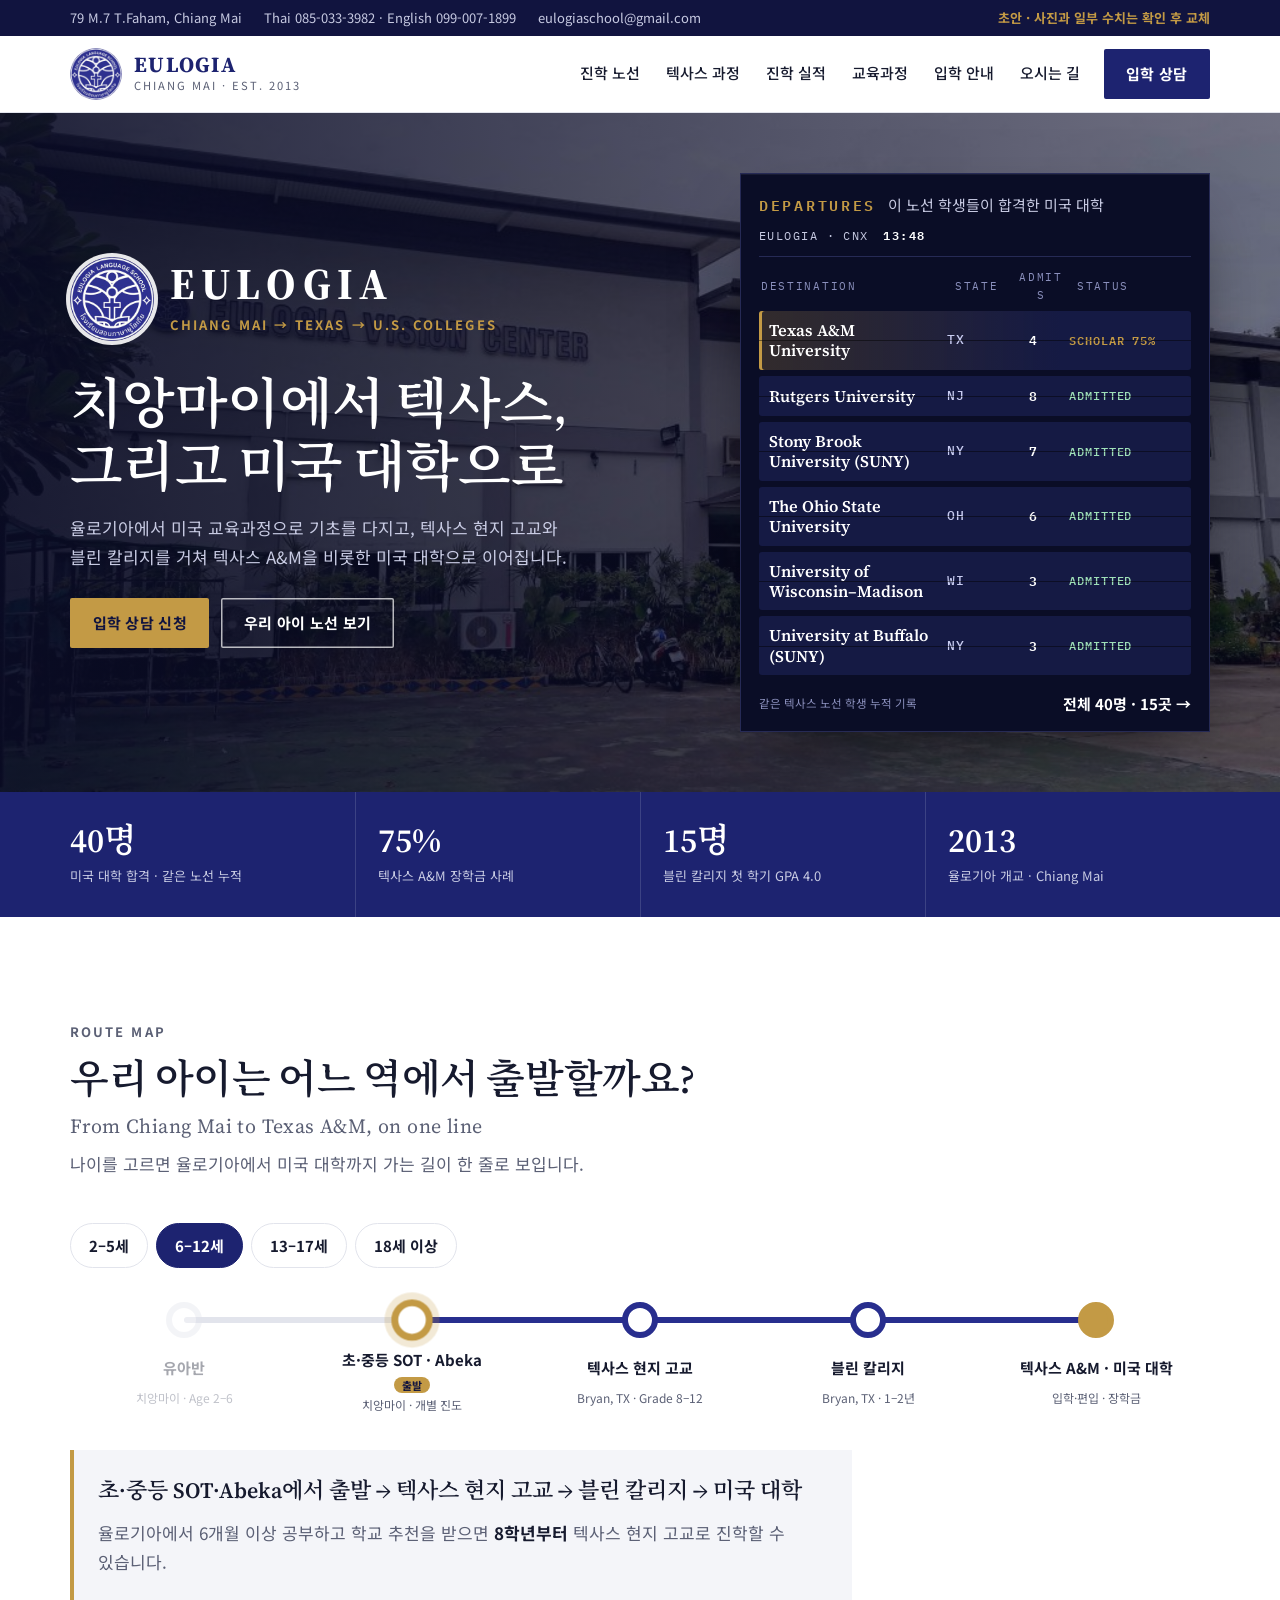
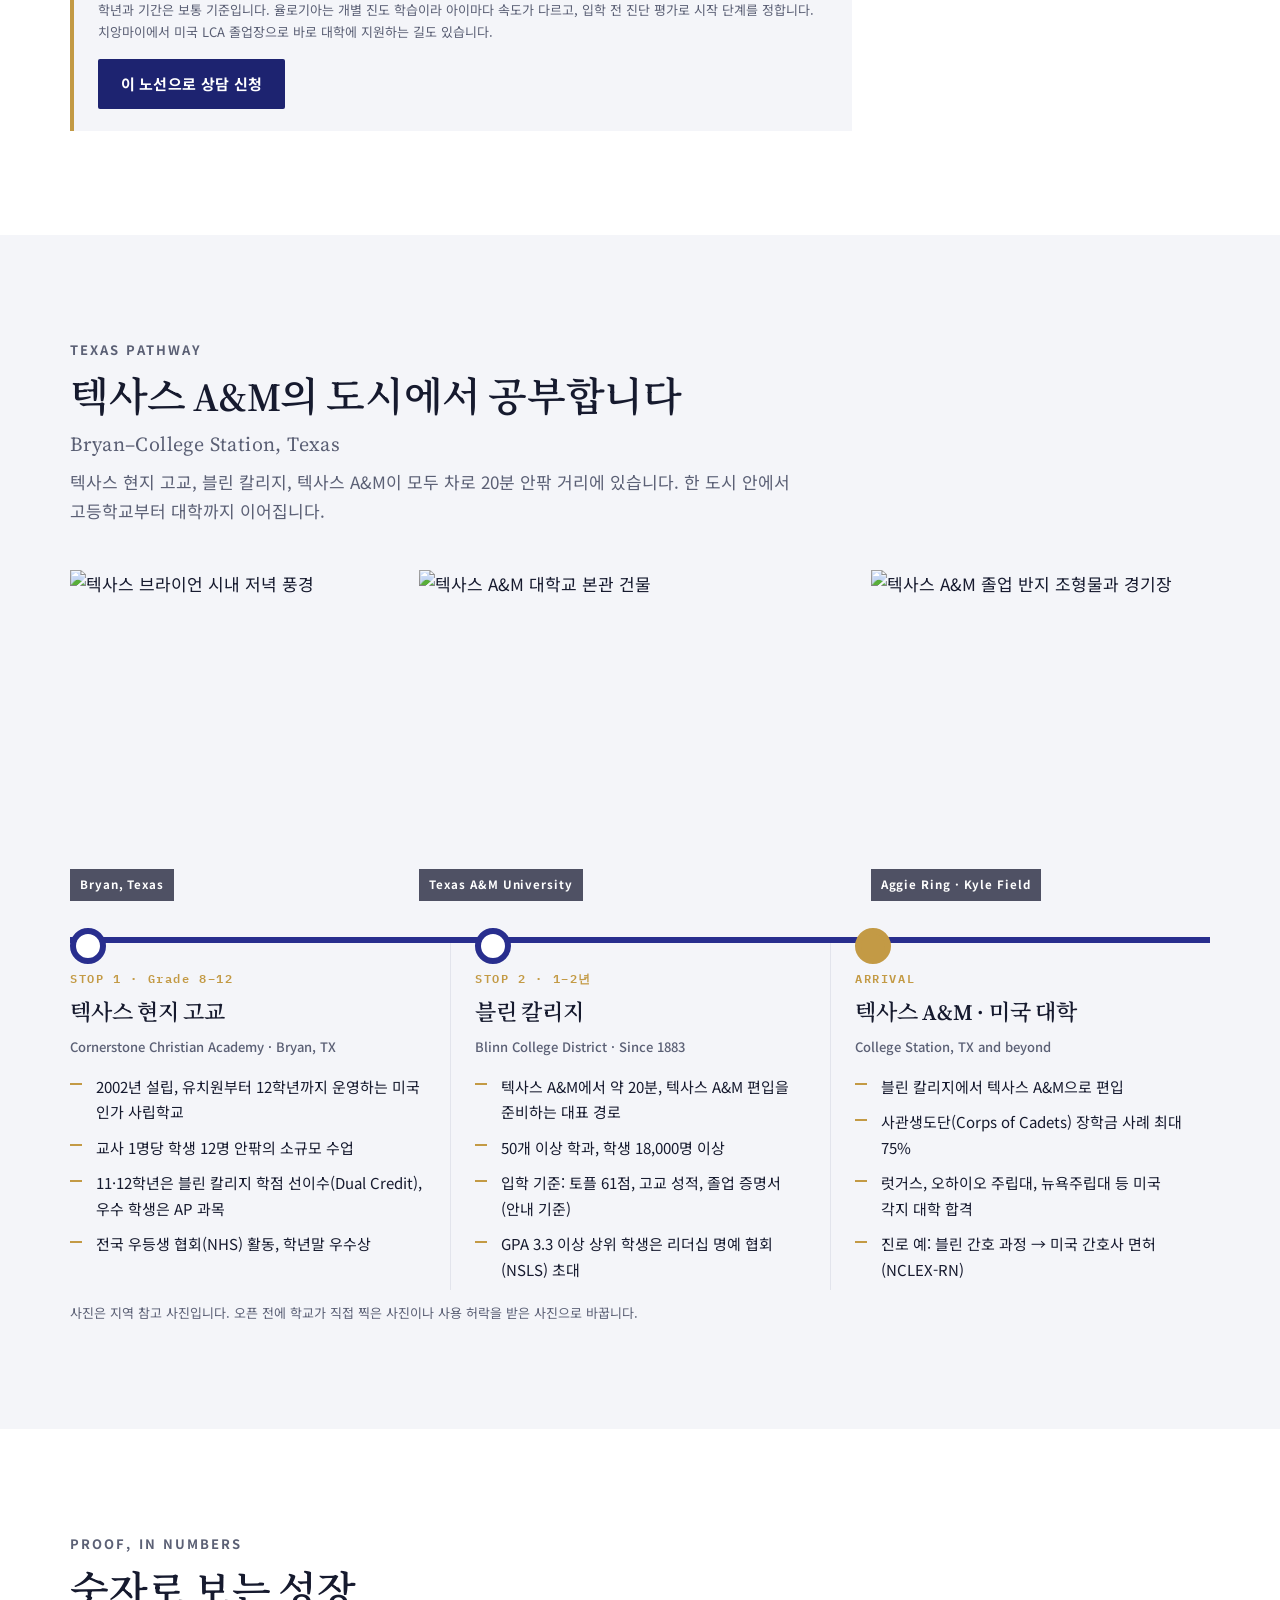
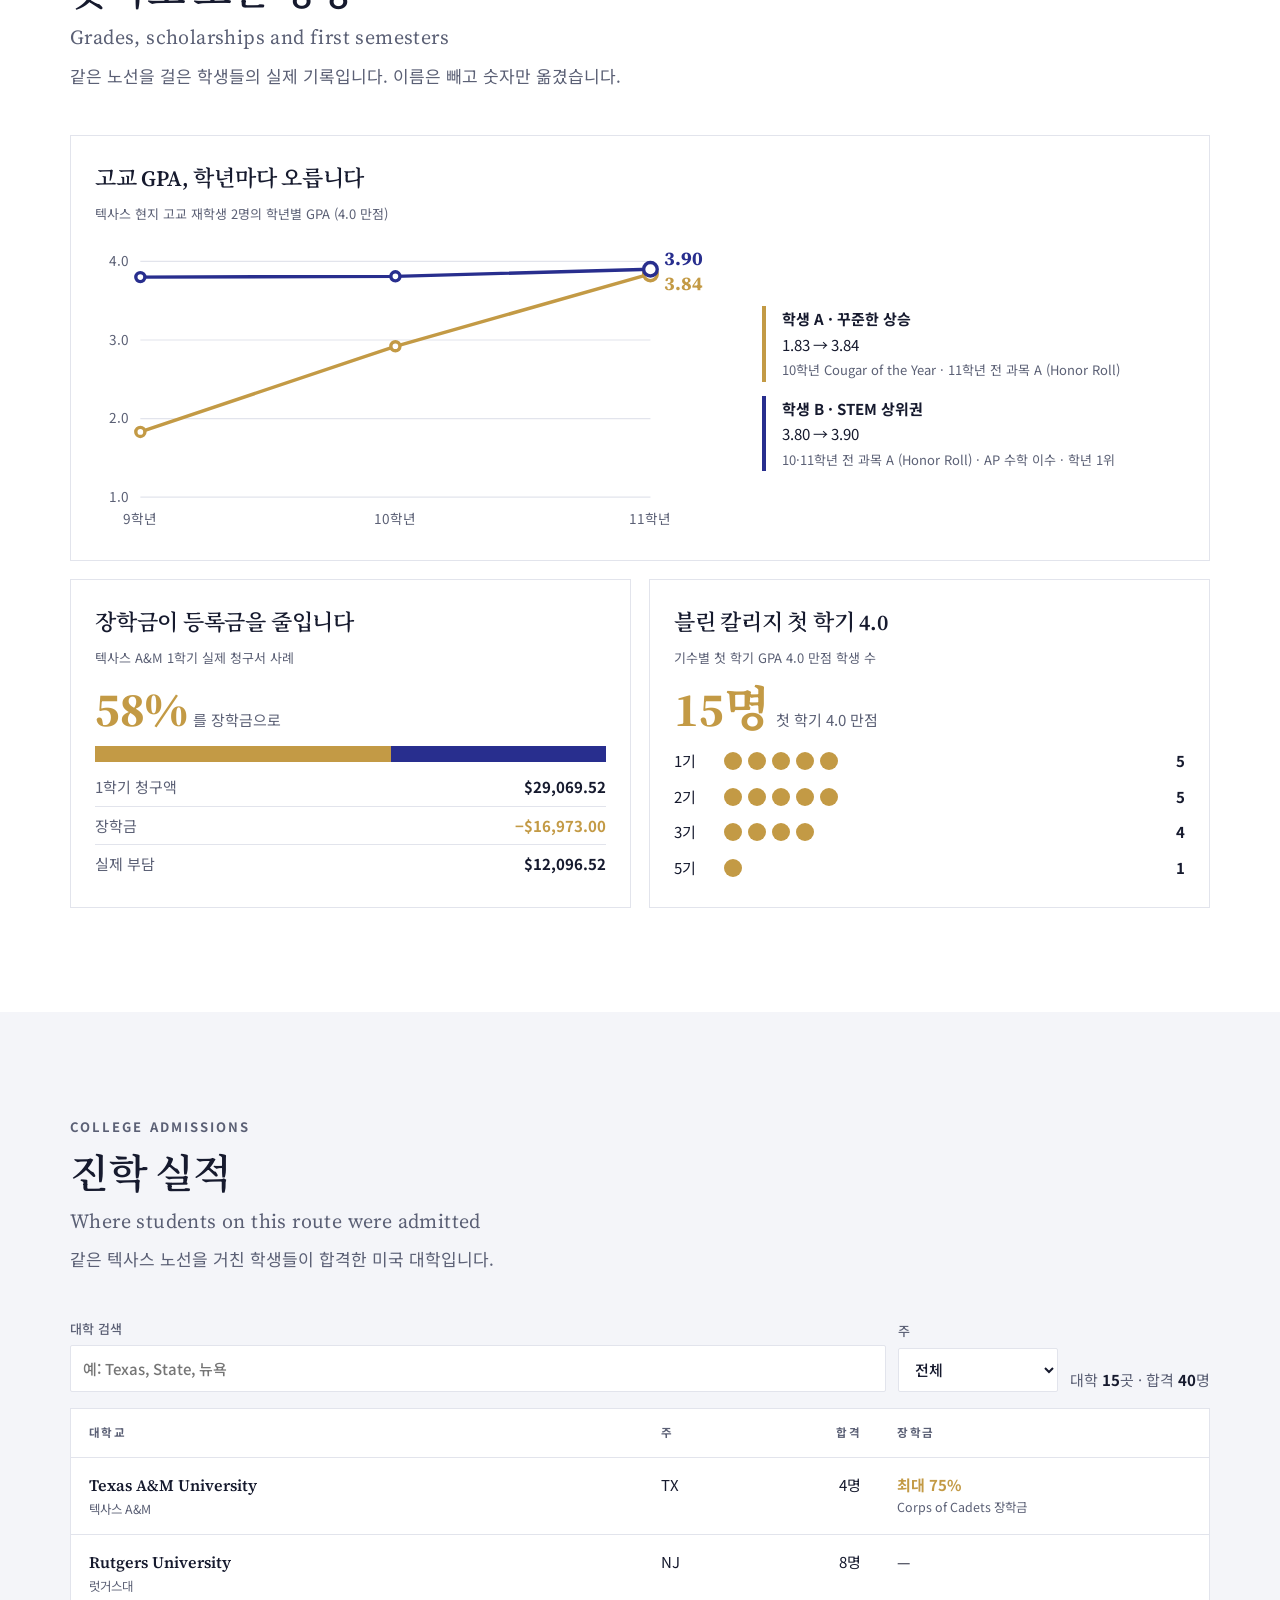
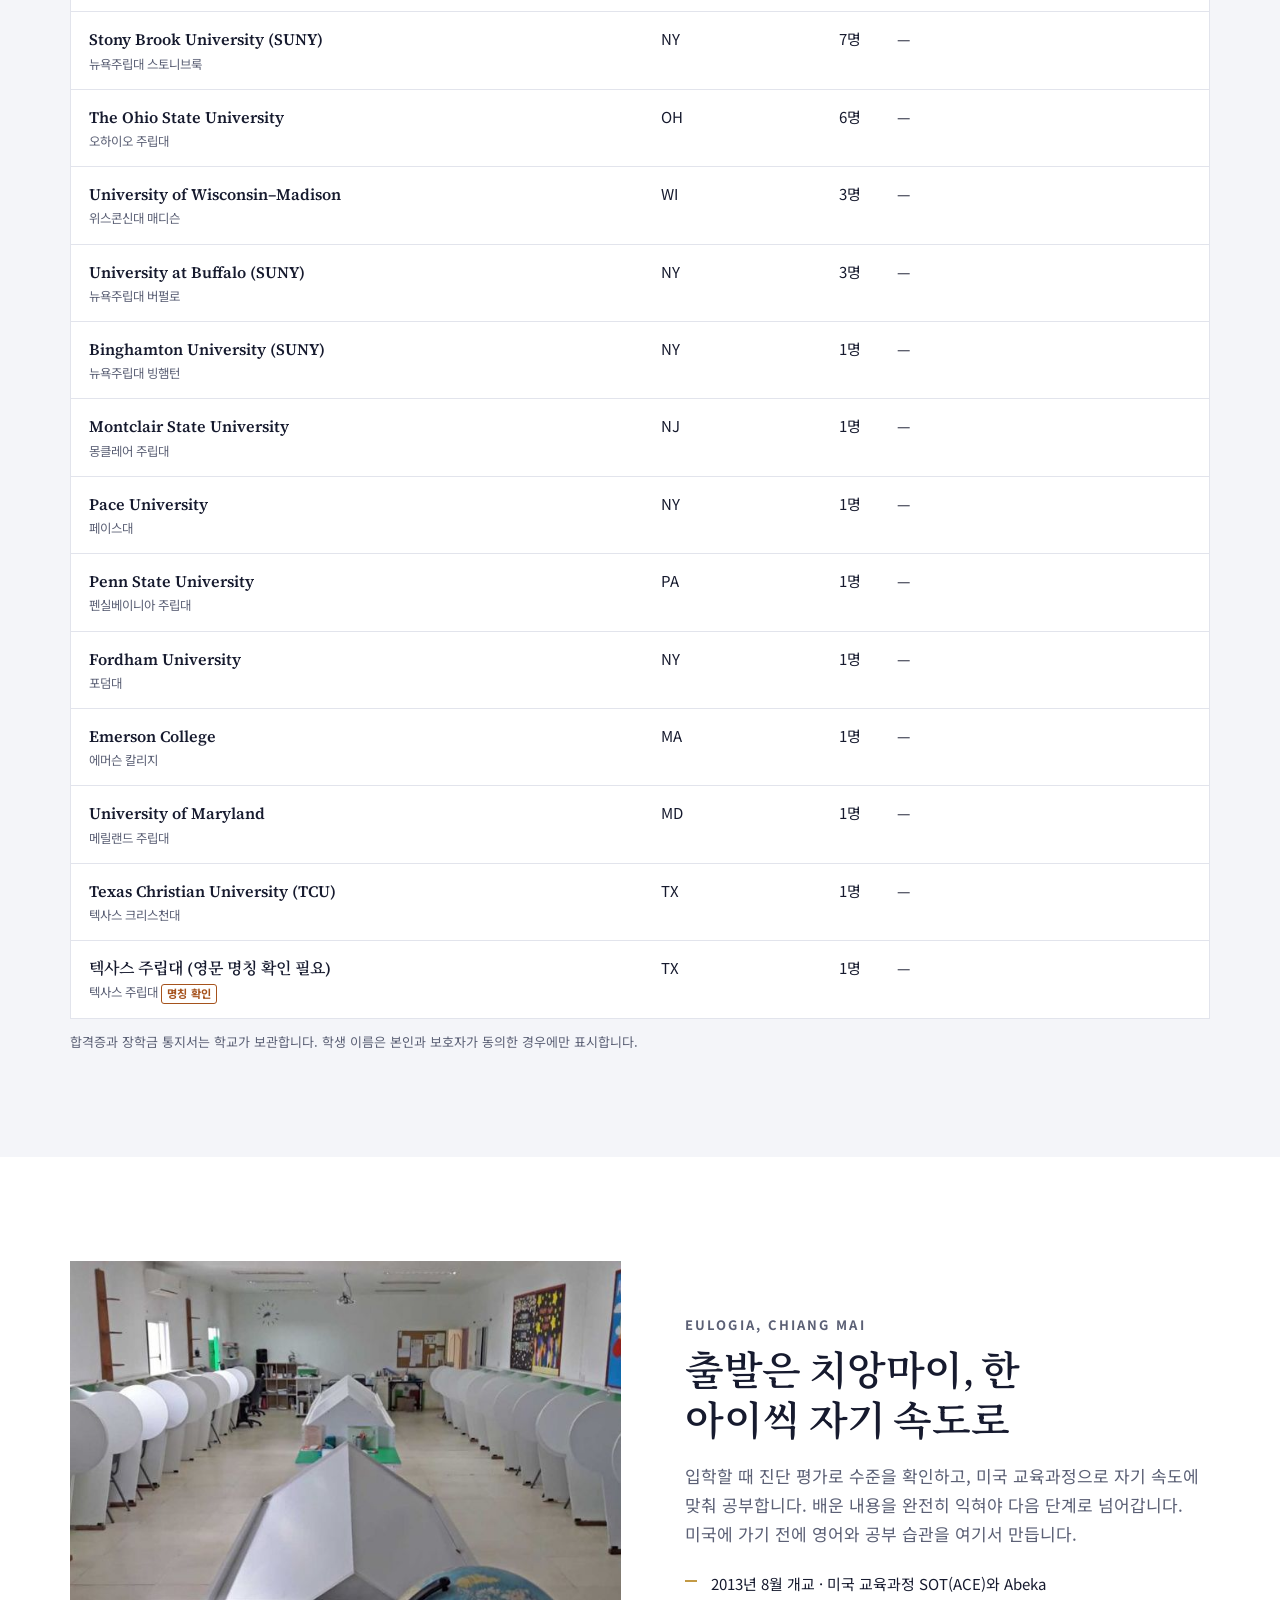
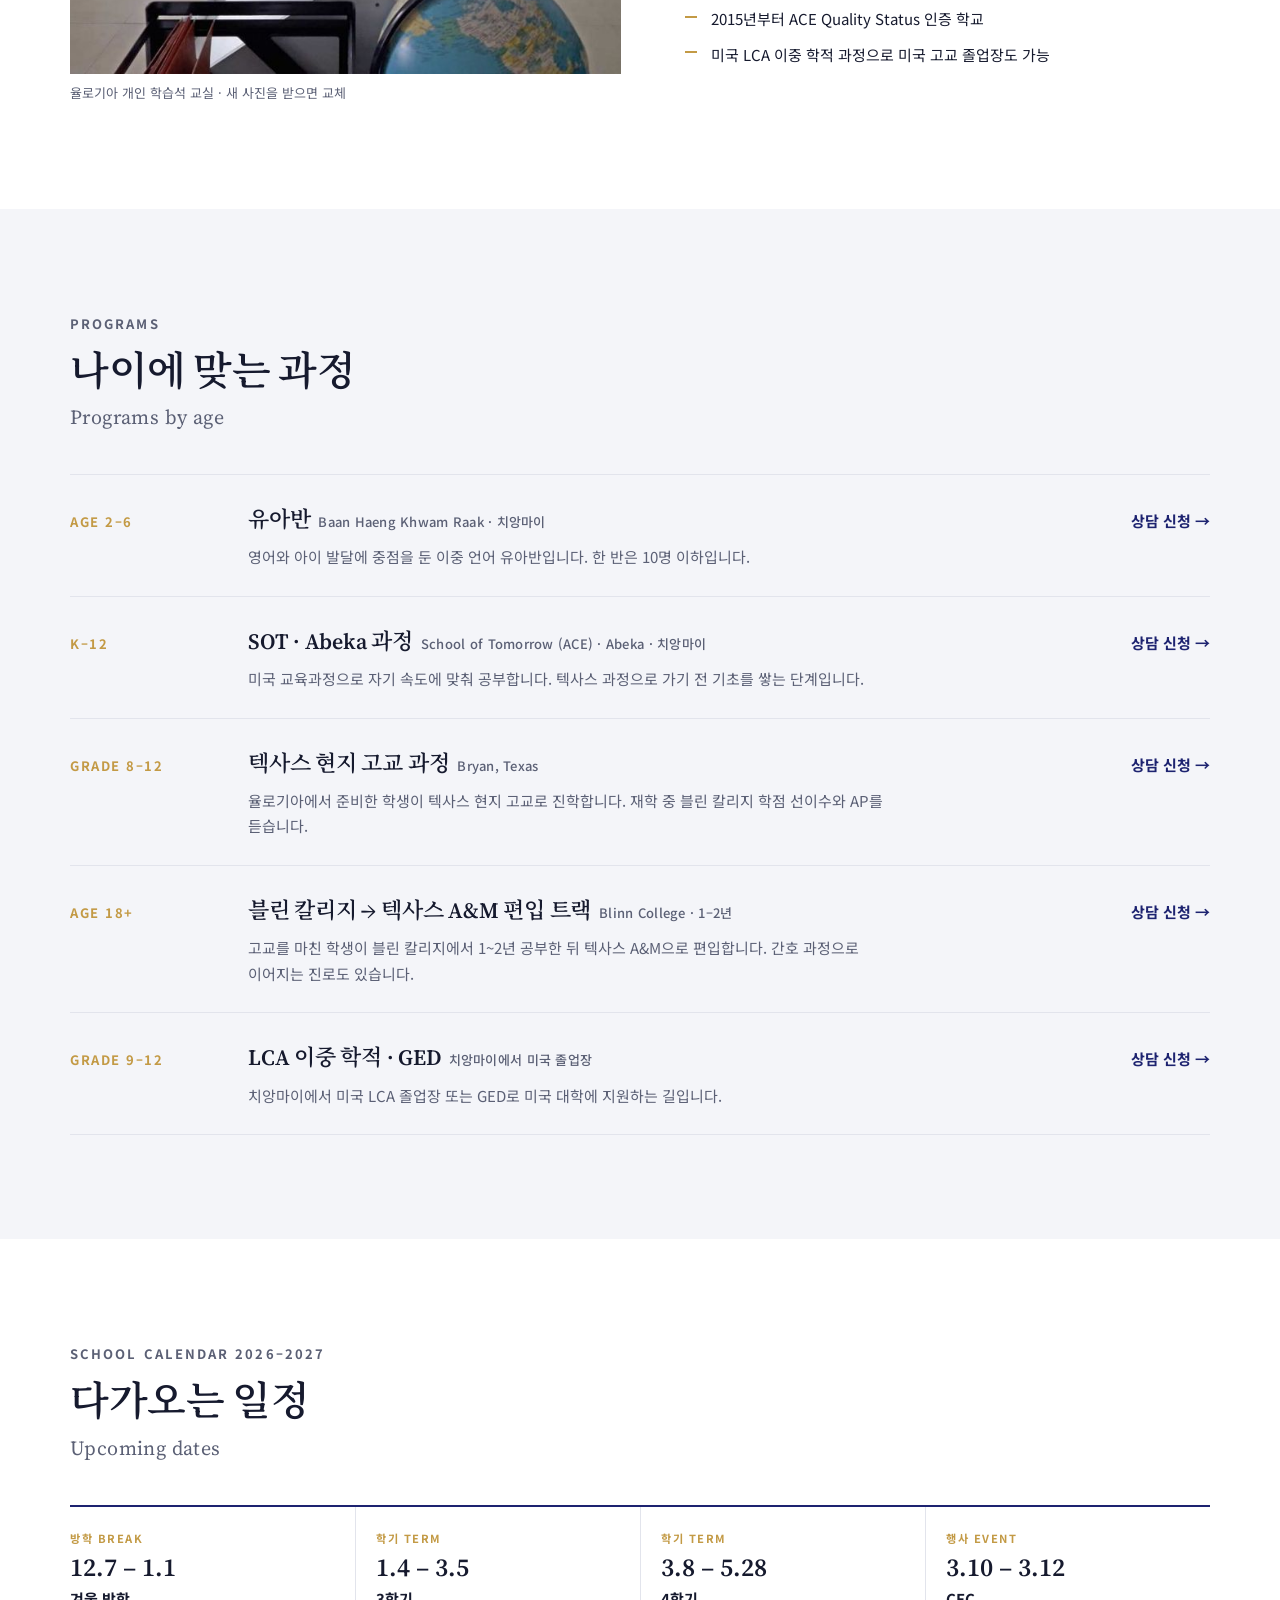
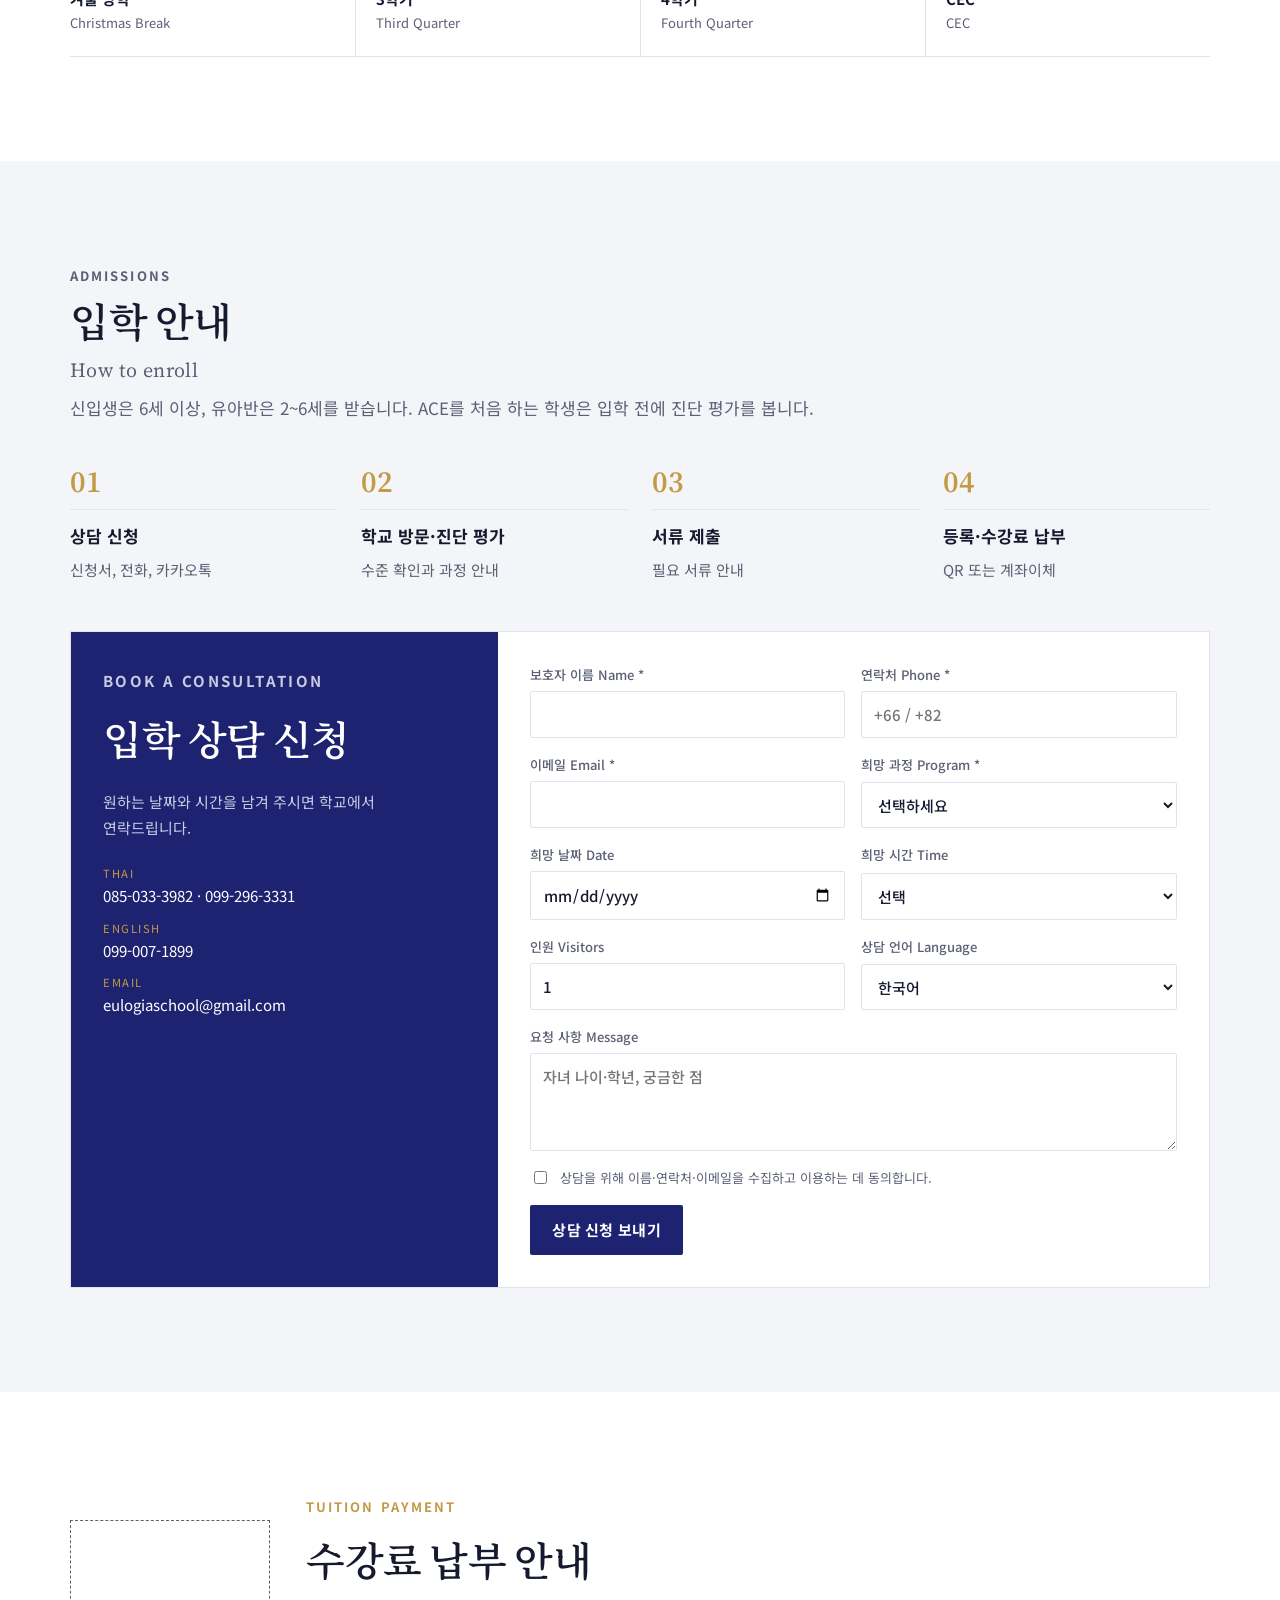
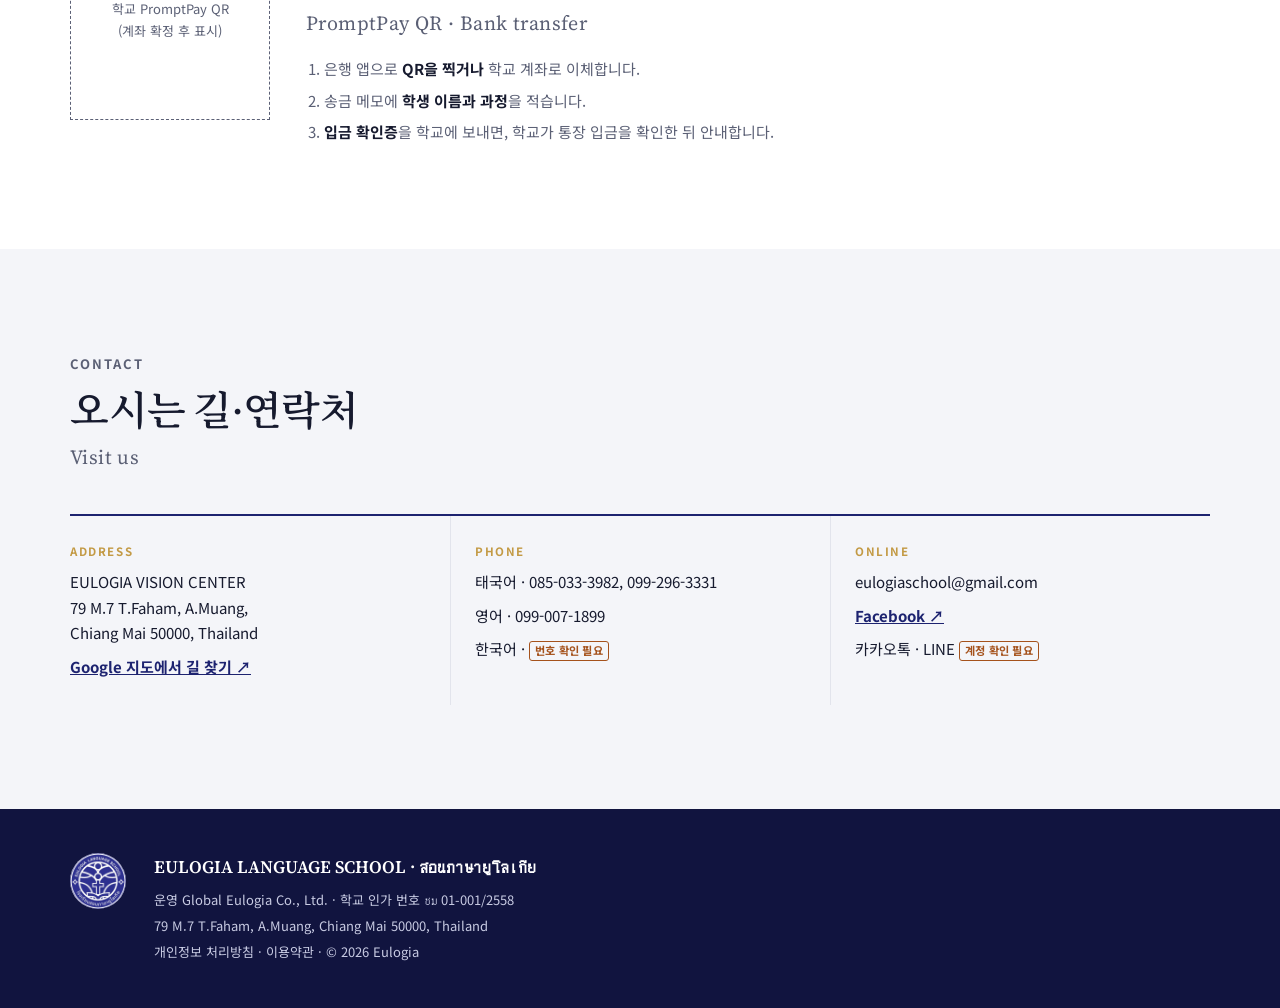
==== commit 384b5bff: "Rebuild draft around the Chiang Mai to Texas pathway Replace sample colleges with the pathway's 40 a" ====
--- a/site/index.html
+++ b/site/index.html
@@ -5,7 +5,7 @@
 <meta name="viewport" content="width=device-width, initial-scale=1, viewport-fit=cover">
 <title>Eulogia Chiang Mai</title>
 <meta name="claude:viewport-fit-sides" content="cover">
-<meta name="description" content="치앙마이의 미국 교육과정 학교. SOT·Abeka 개별 진도 학습, 미국 LCA 졸업장, 미국 대학 진학과 장학금. American curriculum school in Chiang Mai with a U.S. diploma pathway.">
+<meta name="description" content="치앙마이의 미국 교육과정 학교 율로기아. SOT·Abeka로 기초를 다지고 텍사스 현지 고교·블린 칼리지를 거쳐 텍사스 A&M 등 미국 대학으로. American curriculum school in Chiang Mai with a pathway to Texas and U.S. colleges.">
 <link rel="preconnect" href="https://fonts.googleapis.com">
 <link rel="preconnect" href="https://fonts.gstatic.com" crossorigin>
 <link rel="stylesheet" href="https://fonts.googleapis.com/css2?family=Source+Serif+4:opsz,wght@8..60,400;8..60,600;8..60,700&family=Noto+Serif+KR:wght@600;700&family=Noto+Sans+KR:wght@400;500;700&family=IBM+Plex+Mono:wght@500;600&display=swap">
@@ -18,7 +18,7 @@
     <span>79 M.7 T.Faham, Chiang Mai</span>
     <span class="hide-sm">Thai 085-033-3982 · English 099-007-1899</span>
     <span class="hide-sm">eulogiaschool@gmail.com</span>
-    <span class="draft">초안 · 대학명과 장학금은 샘플</span>
+    <span class="draft">초안 · 사진과 일부 수치는 확인 후 교체</span>
   </div>
 </div>
 
@@ -29,10 +29,10 @@
       <span><b>EULOGIA</b><small>Chiang Mai · Est. 2013</small></span>
     </a>
     <nav class="menu" aria-label="주 메뉴">
+      <a href="#route">진학 노선</a>
+      <a href="#texas">텍사스 과정</a>
       <a href="#results">진학 실적</a>
       <a href="#programs">교육과정</a>
-      <a href="#about">학교 소개</a>
-      <a href="#calendar">학사 일정</a>
       <a href="#admissions">입학 안내</a>
       <a href="#contact">오시는 길</a>
     </nav>
@@ -42,7 +42,7 @@
 
 <main id="top">
 
-  <!-- 첫 화면: 율로기아 + 졸업생 진학 대학 -->
+  <!-- 첫 화면: 율로기아 + 미국 대학 출발 안내판 -->
   <section class="hero" aria-labelledby="hero-title">
     <img class="hero-img" src="assets/img/building.jpg" alt="" width="1024" height="576">
     <div class="wrap hero-grid">
@@ -51,79 +51,179 @@
           <img src="assets/img/logo.jpg" alt="Eulogia 교표" width="84" height="84">
           <div>
             <p class="hero-name">EULOGIA</p>
-            <p class="hero-place">Chiang Mai, Thailand · Since 2013</p>
+            <p class="hero-place">Chiang Mai → Texas → U.S. Colleges</p>
           </div>
         </div>
-        <h1 id="hero-title">치앙마이에서<br>미국 대학으로</h1>
-        <p class="hero-lede">미국 교육과정 SOT·Abeka로 공부하고, 미국 고교 졸업장을 받아, 장학금과 함께 미국 대학에 진학합니다.</p>
+        <h1 id="hero-title">치앙마이에서 텍사스,<br>그리고 미국 대학으로</h1>
+        <p class="hero-lede">율로기아에서 미국 교육과정으로 기초를 다지고, 텍사스 현지 고교와 블린 칼리지를 거쳐 텍사스 A&amp;M을 비롯한 미국 대학으로 이어집니다.</p>
         <div class="hero-cta">
           <a class="btn btn-gold" href="#apply">입학 상담 신청</a>
-          <a class="btn btn-line" href="#programs">교육과정 보기</a>
+          <a class="btn btn-line" href="#route">우리 아이 노선 보기</a>
         </div>
       </div>
 
       <aside class="board" aria-labelledby="board-title">
         <div class="board-top">
-          <p class="board-title" id="board-title"><span>DEPARTURES</span> 졸업생 진학 대학</p>
+          <p class="board-title" id="board-title"><span>DEPARTURES</span> 이 노선 학생들이 합격한 미국 대학</p>
           <p class="board-clock"><span>EULOGIA · CNX</span> <b id="board-clock">--:--</b></p>
         </div>
-        <div class="board-table" role="table" aria-label="율로기아 졸업생이 진학한 미국 대학">
+        <div class="board-table" role="table" aria-label="같은 진학 경로 학생들이 합격한 미국 대학">
           <div class="board-row board-head" role="row">
-            <span role="columnheader">CLASS</span>
             <span role="columnheader">DESTINATION</span>
             <span role="columnheader" class="col-state">STATE</span>
+            <span role="columnheader" class="col-n">ADMITS</span>
             <span role="columnheader">STATUS</span>
           </div>
           <div id="board-rows" role="rowgroup"></div>
         </div>
         <div class="board-foot">
-          <span class="tag-sample" id="news-sample">대학명 샘플</span>
-          <a href="#results">진학 실적 전체 <span id="board-count"></span> →</a>
+          <span class="board-note">같은 텍사스 노선 학생 누적 기록</span>
+          <a href="#results">전체 <span id="board-count"></span> →</a>
         </div>
       </aside>
     </div>
   </section>
 
   <!-- 숫자 -->
-  <section class="stats" aria-label="학교 기본 정보">
+  <section class="stats" aria-label="진학 실적 요약">
     <div class="wrap">
       <dl>
-        <div><dt>2013</dt><dd>개교 · Founded in Chiang Mai</dd></div>
-        <div><dt>U.S.</dt><dd>미국 LCA 고교 졸업장 과정</dd></div>
-        <div><dt>75%</dt><dd>2026 주립대학 장학금</dd></div>
-        <div><dt>1 : 1</dt><dd>개별 진도 · Individualized pace</dd></div>
+        <div><dt><span id="stat-admits">40</span>명</dt><dd>미국 대학 합격 · 같은 노선 누적</dd></div>
+        <div><dt>75%</dt><dd>텍사스 A&amp;M 장학금 사례</dd></div>
+        <div><dt><span id="stat-perfect">15</span>명</dt><dd>블린 칼리지 첫 학기 GPA 4.0</dd></div>
+        <div><dt>2013</dt><dd>율로기아 개교 · Chiang Mai</dd></div>
       </dl>
     </div>
   </section>
 
-  <!-- 진학 노선도: 어려운 경로를 한 줄로 -->
+  <!-- 진학 노선도 -->
   <section class="section route-sec" id="route" aria-labelledby="route-title">
     <div class="wrap">
       <div class="head">
         <p class="kicker">Route Map</p>
-        <h2 id="route-title">우리 아이는 어느 역에서 출발할까요?<span class="sub-en">Find your child's route to a U.S. college</span></h2>
-        <p>아이 나이를 고르면 율로기아에서 미국 대학까지 가는 길이 한 줄로 보입니다.</p>
+        <h2 id="route-title">우리 아이는 어느 역에서 출발할까요?<span class="sub-en">From Chiang Mai to Texas A&amp;M, on one line</span></h2>
+        <p>나이를 고르면 율로기아에서 미국 대학까지 가는 길이 한 줄로 보입니다.</p>
       </div>
       <div class="ages" role="group" aria-label="아이 나이">
         <button type="button" class="age-btn" data-age="4" aria-pressed="false">2–5세</button>
-        <button type="button" class="age-btn" data-age="8" aria-pressed="true">6–10세</button>
-        <button type="button" class="age-btn" data-age="12" aria-pressed="false">11–13세</button>
-        <button type="button" class="age-btn" data-age="15" aria-pressed="false">14세 이상</button>
+        <button type="button" class="age-btn" data-age="9" aria-pressed="true">6–12세</button>
+        <button type="button" class="age-btn" data-age="15" aria-pressed="false">13–17세</button>
+        <button type="button" class="age-btn" data-age="19" aria-pressed="false">18세 이상</button>
       </div>
       <ol class="line" id="route-line">
-        <li data-stop="0"><span class="stop"></span><b>유아반</b><span class="lbl">Age 2–6 · Baan Haeng</span></li>
-        <li data-stop="1"><span class="stop"></span><b>초등 과정</b><span class="lbl">K–5 · SOT · Abeka</span></li>
-        <li data-stop="2"><span class="stop"></span><b>중등 과정</b><span class="lbl">Grade 6–8 · SOT · Abeka</span></li>
-        <li data-stop="3"><span class="stop"></span><b>고등 과정</b><span class="lbl">Grade 9–12 · LCA 이중 학적 · GED</span></li>
-        <li data-stop="4"><span class="stop"></span><b>미국 고교 졸업장</b><span class="lbl">LCA Diploma</span></li>
-        <li data-stop="5" class="goal"><span class="stop"></span><b>미국 대학</b><span class="lbl">College + Scholarship</span></li>
+        <li data-stop="0"><span class="stop"></span><b>유아반</b><span class="lbl">치앙마이 · Age 2–6</span></li>
+        <li data-stop="1"><span class="stop"></span><b>초·중등 SOT · Abeka</b><span class="lbl">치앙마이 · 개별 진도</span></li>
+        <li data-stop="2"><span class="stop"></span><b>텍사스 현지 고교</b><span class="lbl">Bryan, TX · Grade 8–12</span></li>
+        <li data-stop="3"><span class="stop"></span><b>블린 칼리지</b><span class="lbl">Bryan, TX · 1–2년</span></li>
+        <li data-stop="4" class="goal"><span class="stop"></span><b>텍사스 A&amp;M · 미국 대학</b><span class="lbl">입학·편입 · 장학금</span></li>
       </ol>
       <div class="route-out" aria-live="polite">
         <p class="route-start" id="route-start"></p>
         <p class="route-years" id="route-years"></p>
-        <p class="fine">보통 학년 기준입니다. 율로기아는 개별 진도 학습이라 아이마다 속도가 다릅니다. ACE를 처음 하는 학생은 입학 전에 진단 평가로 시작 단계를 정합니다.</p>
+        <p class="fine">학년과 기간은 보통 기준입니다. 율로기아는 개별 진도 학습이라 아이마다 속도가 다르고, 입학 전 진단 평가로 시작 단계를 정합니다. 치앙마이에서 미국 LCA 졸업장으로 바로 대학에 지원하는 길도 있습니다.</p>
         <a class="btn btn-navy" href="#apply" id="route-cta">이 노선으로 상담 신청</a>
       </div>
+    </div>
+  </section>
+
+  <!-- 텍사스 과정 -->
+  <section class="section band" id="texas" aria-labelledby="texas-title">
+    <div class="wrap">
+      <div class="head">
+        <p class="kicker">Texas Pathway</p>
+        <h2 id="texas-title">텍사스 A&amp;M의 도시에서 공부합니다<span class="sub-en">Bryan–College Station, Texas</span></h2>
+        <p>텍사스 현지 고교, 블린 칼리지, 텍사스 A&amp;M이 모두 차로 20분 안팎 거리에 있습니다. 한 도시 안에서 고등학교부터 대학까지 이어집니다.</p>
+      </div>
+      <div class="tx-photos">
+        <figure><img src="assets/img/private/bryan-dusk.jpg" alt="텍사스 브라이언 시내 저녁 풍경" loading="lazy" width="776" height="528"><figcaption>Bryan, Texas</figcaption></figure>
+        <figure><img src="assets/img/private/am-academic.jpg" alt="텍사스 A&amp;M 대학교 본관 건물" loading="lazy" width="1024" height="447"><figcaption>Texas A&amp;M University</figcaption></figure>
+        <figure><img src="assets/img/private/am-ring.jpg" alt="텍사스 A&amp;M 졸업 반지 조형물과 경기장" loading="lazy" width="1024" height="574"><figcaption>Aggie Ring · Kyle Field</figcaption></figure>
+      </div>
+      <ol class="stations">
+        <li>
+          <p class="st-no">STOP 1 · Grade 8–12</p>
+          <h3>텍사스 현지 고교<small>Cornerstone Christian Academy · Bryan, TX</small></h3>
+          <ul class="ticks">
+            <li>2002년 설립, 유치원부터 12학년까지 운영하는 미국 인가 사립학교</li>
+            <li>교사 1명당 학생 12명 안팎의 소규모 수업</li>
+            <li>11·12학년은 블린 칼리지 학점 선이수(Dual Credit), 우수 학생은 AP 과목</li>
+            <li>전국 우등생 협회(NHS) 활동, 학년말 우수상</li>
+          </ul>
+        </li>
+        <li>
+          <p class="st-no">STOP 2 · 1–2년</p>
+          <h3>블린 칼리지<small>Blinn College District · Since 1883</small></h3>
+          <ul class="ticks">
+            <li>텍사스 A&amp;M에서 약 20분, 텍사스 A&amp;M 편입을 준비하는 대표 경로</li>
+            <li>50개 이상 학과, 학생 18,000명 이상</li>
+            <li>입학 기준: 토플 61점, 고교 성적, 졸업 증명서 (안내 기준)</li>
+            <li>GPA 3.3 이상 상위 학생은 리더십 명예 협회(NSLS) 초대</li>
+          </ul>
+        </li>
+        <li class="goal">
+          <p class="st-no">ARRIVAL</p>
+          <h3>텍사스 A&amp;M · 미국 대학<small>College Station, TX and beyond</small></h3>
+          <ul class="ticks">
+            <li>블린 칼리지에서 텍사스 A&amp;M으로 편입</li>
+            <li>사관생도단(Corps of Cadets) 장학금 사례 최대 75%</li>
+            <li>럿거스, 오하이오 주립대, 뉴욕주립대 등 미국 각지 대학 합격</li>
+            <li>진로 예: 블린 간호 과정 → 미국 간호사 면허(NCLEX-RN)</li>
+          </ul>
+        </li>
+      </ol>
+      <p class="fine">사진은 지역 참고 사진입니다. 오픈 전에 학교가 직접 찍은 사진이나 사용 허락을 받은 사진으로 바꿉니다.</p>
+    </div>
+  </section>
+
+  <!-- 성장 기록 -->
+  <section class="section" id="growth" aria-labelledby="growth-title">
+    <div class="wrap">
+      <div class="head">
+        <p class="kicker">Proof, in numbers</p>
+        <h2 id="growth-title">숫자로 보는 성장<span class="sub-en">Grades, scholarships and first semesters</span></h2>
+        <p>같은 노선을 걸은 학생들의 실제 기록입니다. 이름은 빼고 숫자만 옮겼습니다.</p>
+      </div>
+      <div class="proof-grid">
+        <article class="proof-card wide">
+          <h3>고교 GPA, 학년마다 오릅니다</h3>
+          <p class="pc-sub">텍사스 현지 고교 재학생 2명의 학년별 GPA (4.0 만점)</p>
+          <div class="chart" id="gpa-chart" role="img" aria-label="학생 A: 9학년 1.83, 10학년 2.92, 11학년 3.84. 학생 B: 9학년 3.80, 10학년 3.81, 11학년 3.90."></div>
+          <ul class="legend" id="gpa-legend"></ul>
+        </article>
+        <article class="proof-card">
+          <h3>장학금이 등록금을 줄입니다</h3>
+          <p class="pc-sub">텍사스 A&amp;M 1학기 실제 청구서 사례</p>
+          <div class="aid" id="aid"></div>
+        </article>
+        <article class="proof-card">
+          <h3>블린 칼리지 첫 학기 4.0</h3>
+          <p class="pc-sub">기수별 첫 학기 GPA 4.0 만점 학생 수</p>
+          <div class="cohorts" id="cohorts"></div>
+        </article>
+      </div>
+    </div>
+  </section>
+
+  <!-- 진학 실적 -->
+  <section class="section band" id="results" aria-labelledby="results-title">
+    <div class="wrap">
+      <div class="head">
+        <p class="kicker">College Admissions</p>
+        <h2 id="results-title">진학 실적<span class="sub-en">Where students on this route were admitted</span></h2>
+        <p>같은 텍사스 노선을 거친 학생들이 합격한 미국 대학입니다.</p>
+      </div>
+      <div class="tools">
+        <label class="field" for="res-q">대학 검색<input id="res-q" type="search" placeholder="예: Texas, State, 뉴욕"></label>
+        <label class="field" for="res-state">주<select id="res-state"><option value="">전체</option></select></label>
+        <p class="summary" id="res-summary" aria-live="polite"></p>
+      </div>
+      <div class="table-box">
+        <table>
+          <thead><tr><th scope="col">대학교</th><th scope="col">주</th><th scope="col" class="num">합격</th><th scope="col">장학금</th></tr></thead>
+          <tbody id="res-body"></tbody>
+        </table>
+      </div>
+      <p class="fine">합격증과 장학금 통지서는 학교가 보관합니다. 학생 이름은 본인과 보호자가 동의한 경우에만 표시합니다.</p>
     </div>
   </section>
 
@@ -132,67 +232,25 @@
     <div class="wrap">
       <div class="feature">
         <figure class="feature-media">
-          <img src="assets/img/classroom-1.jpg" alt="개인 학습석이 놓인 교실" loading="lazy" width="900" height="506">
-          <figcaption>개인 학습석 교실 · 새 사진을 받으면 교체</figcaption>
+          <img src="assets/img/classroom-1.jpg" alt="개인 학습석이 놓인 율로기아 교실" loading="lazy" width="900" height="506">
+          <figcaption>율로기아 개인 학습석 교실 · 새 사진을 받으면 교체</figcaption>
         </figure>
         <div>
-          <p class="kicker">Individualized Learning</p>
-          <h3 id="about-title">한 아이씩, 자기 속도로</h3>
-          <p>입학할 때 진단 평가로 아이의 수준을 확인하고, 미국 교육과정으로 자기 속도에 맞춰 공부합니다. 배운 내용을 완전히 익혀야 다음 단계로 넘어갑니다.</p>
+          <p class="kicker">Eulogia, Chiang Mai</p>
+          <h3 id="about-title">출발은 치앙마이, 한 아이씩 자기 속도로</h3>
+          <p>입학할 때 진단 평가로 수준을 확인하고, 미국 교육과정으로 자기 속도에 맞춰 공부합니다. 배운 내용을 완전히 익혀야 다음 단계로 넘어갑니다. 미국에 가기 전에 영어와 공부 습관을 여기서 만듭니다.</p>
           <ul class="ticks">
-            <li>미국 교육과정 SOT (ACE)와 Abeka</li>
+            <li>2013년 8월 개교 · 미국 교육과정 SOT(ACE)와 Abeka</li>
             <li>2015년부터 ACE Quality Status 인증 학교</li>
-            <li>유아반은 한 반 10명 이하</li>
+            <li>미국 LCA 이중 학적 과정으로 미국 고교 졸업장도 가능</li>
           </ul>
         </div>
       </div>
-      <div class="feature flip">
-        <div class="feature-media diploma" aria-hidden="true">
-          <div class="diploma-card">
-            <span class="k">U.S. High School Diploma</span>
-            <b>Lighthouse Christian Academy</b>
-            <span>Accredited by Ai · MSA-CESS · NCPSA</span>
-          </div>
-        </div>
-        <div>
-          <p class="kicker">U.S. Diploma</p>
-          <h3>미국 고교 졸업장으로 미국 대학에</h3>
-          <p>율로기아는 미국 Lighthouse Christian Academy(LCA) 이중 학적 과정에 참여하는 학교입니다. 요건을 갖춘 졸업생은 LCA의 인가 졸업장과 공식 성적증명서를 받아 미국 대학에 지원합니다.</p>
-          <ul class="ticks">
-            <li>졸업 과정 4가지: Honors · College Prep · General · Vocational</li>
-            <li>9학년 이후 GED 준비도 가능</li>
-            <li>LCA 참여 자격 확인 2026년 5월</li>
-          </ul>
-        </div>
-      </div>
-    </div>
-  </section>
-
-  <!-- 진학 실적 -->
-  <section class="section band" id="results" aria-labelledby="results-title">
-    <div class="wrap">
-      <div class="head">
-        <p class="kicker">College Results</p>
-        <h2 id="results-title">진학 실적<span class="sub-en">Where our graduates were admitted</span></h2>
-        <p>연도별로 졸업생이 진학한 미국 대학과 받은 장학금입니다. 학생 이름은 본인과 보호자가 동의한 경우에만 표시합니다.</p>
-      </div>
-      <div class="tools">
-        <label class="field" for="res-q">대학·경로 검색<input id="res-q" type="search" placeholder="예: State, LCA"></label>
-        <label class="field" for="res-year">연도<select id="res-year"><option value="">전체</option></select></label>
-        <p class="summary" id="res-summary" aria-live="polite"></p>
-      </div>
-      <div class="table-box">
-        <table>
-          <thead><tr><th scope="col">연도</th><th scope="col">대학교</th><th scope="col">장학금</th><th scope="col">졸업 경로</th><th scope="col">학생</th></tr></thead>
-          <tbody id="res-body"></tbody>
-        </table>
-      </div>
-      <p class="fine">율로기아 졸업생 기록만 담습니다. 합격증과 장학금 통지서는 학교가 보관합니다.</p>
     </div>
   </section>
 
   <!-- 교육과정 -->
-  <section class="section" id="programs" aria-labelledby="programs-title">
+  <section class="section band" id="programs" aria-labelledby="programs-title">
     <div class="wrap">
       <div class="head">
         <p class="kicker">Programs</p>
@@ -201,35 +259,35 @@
       <ul class="programs">
         <li>
           <span class="age">Age 2–6</span>
-          <div><h3>유아반<small>Baan Haeng Khwam Raak</small></h3><p>영어와 아이 발달에 중점을 둔 이중 언어 유아반입니다. 외국인 교사와 현지 교사가 함께 가르치며, 한 반은 10명 이하입니다.</p></div>
+          <div><h3>유아반<small>Baan Haeng Khwam Raak · 치앙마이</small></h3><p>영어와 아이 발달에 중점을 둔 이중 언어 유아반입니다. 한 반은 10명 이하입니다.</p></div>
           <a href="#apply" data-program="early-years">상담 신청 →</a>
         </li>
         <li>
           <span class="age">K–12</span>
-          <div><h3>SOT 과정<small>School of Tomorrow · ACE</small></h3><p>미국 ACE 교육과정의 PACE 교재로 자기 속도에 맞춰 공부합니다. 수학, 영어, 어휘, 과학, 사회를 단계별로 완전히 익힙니다.</p></div>
+          <div><h3>SOT · Abeka 과정<small>School of Tomorrow (ACE) · Abeka · 치앙마이</small></h3><p>미국 교육과정으로 자기 속도에 맞춰 공부합니다. 텍사스 과정으로 가기 전 기초를 쌓는 단계입니다.</p></div>
           <a href="#apply" data-program="sot">상담 신청 →</a>
         </li>
         <li>
-          <span class="age">K–12</span>
-          <div><h3>Abeka 과정<small>Abeka Curriculum</small></h3><p>미국 Abeka 교육과정으로 공부합니다. 운영 학년과 수업 방식은 학교 자료를 받아 채웁니다. <span class="tag-sample">자료 대기</span></p></div>
-          <a href="#apply" data-program="abeka">상담 신청 →</a>
+          <span class="age">Grade 8–12</span>
+          <div><h3>텍사스 현지 고교 과정<small>Bryan, Texas</small></h3><p>율로기아에서 준비한 학생이 텍사스 현지 고교로 진학합니다. 재학 중 블린 칼리지 학점 선이수와 AP를 듣습니다.</p></div>
+          <a href="#apply" data-program="texas-hs">상담 신청 →</a>
+        </li>
+        <li>
+          <span class="age">Age 18+</span>
+          <div><h3>블린 칼리지 → 텍사스 A&amp;M 편입 트랙<small>Blinn College · 1–2년</small></h3><p>고교를 마친 학생이 블린 칼리지에서 1~2년 공부한 뒤 텍사스 A&amp;M으로 편입합니다. 간호 과정으로 이어지는 진로도 있습니다.</p></div>
+          <a href="#apply" data-program="blinn">상담 신청 →</a>
         </li>
         <li>
           <span class="age">Grade 9–12</span>
-          <div><h3>LCA 이중 학적 과정<small>LCA Dual Enrollment</small></h3><p>미국 LCA의 인가 졸업장과 공식 성적증명서를 받는 고등 과정입니다.</p></div>
+          <div><h3>LCA 이중 학적 · GED<small>치앙마이에서 미국 졸업장</small></h3><p>치앙마이에서 미국 LCA 졸업장 또는 GED로 미국 대학에 지원하는 길입니다.</p></div>
           <a href="#apply" data-program="dual-diploma">상담 신청 →</a>
         </li>
-        <li>
-          <span class="age">After Grade 9</span>
-          <div><h3>GED 준비반<small>GED Preparation</small></h3><p>9학년 과정을 마친 학생은 미국 GED 시험을 준비해 고등학교 졸업 학력을 인정받을 수 있습니다.</p></div>
-          <a href="#apply" data-program="ged">상담 신청 →</a>
-        </li>
       </ul>
     </div>
   </section>
 
   <!-- 학사 일정 -->
-  <section class="section band" id="calendar" aria-labelledby="cal-title">
+  <section class="section" id="calendar" aria-labelledby="cal-title">
     <div class="wrap">
       <div class="head">
         <p class="kicker">School Calendar 2026–2027</p>
@@ -240,7 +298,7 @@
   </section>
 
   <!-- 입학 안내 -->
-  <section class="section" id="admissions" aria-labelledby="adm-title">
+  <section class="section band" id="admissions" aria-labelledby="adm-title">
     <div class="wrap">
       <div class="head">
         <p class="kicker">Admissions</p>
@@ -273,10 +331,10 @@
             <select id="f-program" name="program" required>
               <option value="">선택하세요</option>
               <option value="early-years">유아반 (2~6세)</option>
-              <option value="sot">SOT 과정</option>
-              <option value="abeka">Abeka 과정</option>
-              <option value="dual-diploma">LCA 이중 학적 과정</option>
-              <option value="ged">GED 준비반</option>
+              <option value="sot">SOT · Abeka 과정</option>
+              <option value="texas-hs">텍사스 현지 고교 과정</option>
+              <option value="blinn">블린 칼리지 → 텍사스 A&amp;M 트랙</option>
+              <option value="dual-diploma">LCA 이중 학적 · GED</option>
               <option value="unsure">아직 모름</option>
             </select>
           </label>
@@ -298,7 +356,7 @@
   </section>
 
   <!-- 수강료 납부 -->
-  <section class="section band" id="pay" aria-labelledby="pay-title">
+  <section class="section" id="pay" aria-labelledby="pay-title">
     <div class="wrap pay">
       <div class="qr-box">학교 PromptPay QR<br>(계좌 확정 후 표시)</div>
       <div>
@@ -314,7 +372,7 @@
   </section>
 
   <!-- 오시는 길 -->
-  <section class="section" id="contact" aria-labelledby="contact-title">
+  <section class="section band" id="contact" aria-labelledby="contact-title">
     <div class="wrap">
       <div class="head">
         <p class="kicker">Contact</p>
--- a/site/assets/css/style.css
+++ b/site/assets/css/style.css
@@ -108,26 +108,28 @@
 .board-clock { font-family: var(--f-mono); font-size: 0.75rem; letter-spacing: 0.12em; color: var(--on-dark-muted); }
 .board-clock b { color: #fff; font-weight: 600; margin-left: 6px; font-variant-numeric: tabular-nums; }
 .board-table { display: grid; gap: 6px; }
-.board-row { display: grid; grid-template-columns: 52px minmax(0, 1fr) 46px 118px; gap: 10px; align-items: center; }
+.board-row { display: grid; grid-template-columns: minmax(0, 1fr) 50px 52px 112px; gap: 10px; align-items: center; }
+.board-row .col-n, .board-row.r .n { text-align: center; }
 .board-head { font-family: var(--f-mono); font-size: 0.66rem; letter-spacing: 0.16em; color: #8b90bd; padding: 0 2px; }
 #board-rows { display: grid; gap: 6px; }
 .board-row.r { background: var(--flap); padding: 9px 10px; border-radius: 3px; position: relative; animation: rise .55s cubic-bezier(.2,.7,.2,1) both; animation-delay: calc(var(--i) * 110ms); }
 .board-row.r::after { content: ""; position: absolute; left: 0; right: 0; top: 50%; height: 1px; background: rgba(0,0,0,.45); pointer-events: none; }
 .board-row.r > span { font-family: var(--f-mono); font-weight: 500; font-size: 0.82rem; letter-spacing: 0.04em; text-transform: uppercase; white-space: nowrap; overflow: hidden; text-overflow: ellipsis; min-width: 0; }
 .board-row.r .dest { font-family: var(--f-serif); font-weight: 600; font-size: 1.02rem; letter-spacing: 0; text-transform: none; white-space: normal; line-height: 1.25; word-break: keep-all; }
-.board-row.r .cls, .board-row.r .st { color: #c9cdf2; font-variant-numeric: tabular-nums; }
+.board-row.r .st, .board-row.r .n { color: #c9cdf2; font-variant-numeric: tabular-nums; }
+.board-row.r .n { font-weight: 600; color: #fff; }
 .board-row.r .status { font-size: 0.72rem; color: #9fe0b8; letter-spacing: 0.08em; }
 .board-row.r.now { background: linear-gradient(90deg, rgba(195,154,69,.22), var(--flap) 70%); box-shadow: inset 3px 0 0 var(--gold); }
 .board-row.r.now .status { color: var(--gold); font-weight: 600; }
 .board-foot { display: flex; justify-content: space-between; align-items: center; gap: 10px; padding-top: 4px; }
 .board-foot a { color: #fff; font-size: var(--t-sm); font-weight: 700; text-decoration: none; margin-left: auto; }
 .board-foot a:hover { color: var(--gold); }
-.board-foot .tag-sample { color: var(--gold); }
+.board-note { font-size: 0.72rem; color: #8b90bd; }
 @keyframes rise { from { opacity: 0; transform: translateY(8px); } to { opacity: 1; transform: none; } }
 @media (prefers-reduced-motion: reduce) { .board-row.r { animation: none; } }
 @media (max-width: 600px) {
   .board { padding: 14px 12px 12px; }
-  .board-row { grid-template-columns: 44px minmax(0, 1fr) 92px; gap: 8px; }
+  .board-row { grid-template-columns: minmax(0, 1fr) 34px 96px; gap: 8px; }
   .board-row .col-state, .board-row .st { display: none; }
   .board-row.r .dest { font-size: 0.92rem; }
   .board-row.r .status { font-size: 0.64rem; }
@@ -140,8 +142,8 @@
 .age-btn { font: inherit; font-size: var(--t-sm); font-weight: 700; padding: 0.6em 1.2em; border-radius: 999px; border: 1.5px solid var(--line); background: var(--surface); color: var(--ink); cursor: pointer; }
 .age-btn:hover { border-color: var(--navy-2); }
 .age-btn[aria-pressed="true"] { background: var(--navy); border-color: var(--navy); color: var(--on-dark); }
-.line { list-style: none; margin: 0; padding: 0; display: grid; grid-template-columns: repeat(6, minmax(0, 1fr)); position: relative; }
-.line::before { content: ""; position: absolute; left: 8.33%; right: 8.33%; top: 15px; height: 6px; border-radius: 3px; background: var(--line); }
+.line { list-style: none; margin: 0; padding: 0; display: grid; grid-template-columns: repeat(5, minmax(0, 1fr)); position: relative; }
+.line::before { content: ""; position: absolute; left: 10%; right: 10%; top: 15px; height: 6px; border-radius: 3px; background: var(--line); }
 .line li { position: relative; display: grid; justify-items: center; text-align: center; gap: 4px; padding: 0 6px; min-width: 0; }
 .line li::before { content: ""; position: absolute; top: 15px; height: 6px; left: -50%; right: 50%; background: var(--navy-2); transform-origin: left; transform: scaleX(var(--on, 0)); transition: transform .5s ease; z-index: 0; }
 .line li:first-child::before { display: none; }
@@ -326,3 +328,78 @@
 .mbar a { text-align: center; text-decoration: none; padding: 11px 6px; font-weight: 700; font-size: var(--t-sm); color: var(--on-dark); box-shadow: inset 0 0 0 1px rgba(255,255,255,.35); }
 .mbar a.primary { background: var(--gold); color: var(--navy-deep); box-shadow: none; }
 @media (max-width: 760px) { .mbar { display: grid; } }
+
+/* Texas pathway */
+.tx-photos { display: grid; grid-template-columns: 1fr 1.3fr 1fr; gap: 10px; margin-bottom: 36px; }
+.tx-photos figure { margin: 0; position: relative; min-width: 0; }
+.tx-photos img { width: 100%; height: 100%; aspect-ratio: 4 / 3; object-fit: cover; }
+.tx-photos figcaption { position: absolute; left: 0; bottom: 0; padding: 6px 10px; font-size: 0.72rem; font-weight: 700; letter-spacing: 0.08em; color: #fff; background: rgba(10,12,38,.7); }
+.stations { list-style: none; margin: 0; padding: 0; display: grid; grid-template-columns: repeat(3, minmax(0, 1fr)); gap: 0; border-top: 6px solid var(--navy-2); position: relative; }
+.stations > li { padding: 26px 24px 8px 0; min-width: 0; position: relative; }
+.stations > li + li { padding-left: 24px; border-left: 1px solid var(--line); }
+.stations > li::before { content: ""; position: absolute; top: -15px; left: 0; width: 24px; height: 24px; border-radius: 50%; background: var(--surface); border: 6px solid var(--navy-2); }
+.stations > li + li::before { left: 24px; }
+.stations > li.goal::before { background: var(--gold); border-color: var(--gold); }
+.st-no { font-family: var(--f-mono); font-size: 0.72rem; font-weight: 600; letter-spacing: 0.14em; color: var(--gold); }
+.stations h3 { font-size: var(--t-lg); margin-top: 6px; }
+.stations h3 small { display: block; font-family: var(--f-sans); font-size: var(--t-xs); font-weight: 500; color: var(--muted); margin-top: 4px; letter-spacing: 0; }
+.stations .ticks { margin-top: 16px; }
+@media (max-width: 860px) {
+  .tx-photos { grid-template-columns: 1fr 1fr; }
+  .tx-photos figure:nth-child(2) { grid-column: 1 / -1; order: -1; }
+  .stations { grid-template-columns: minmax(0, 1fr); border-top: 0; border-left: 6px solid var(--navy-2); padding-left: 0; }
+  .stations > li, .stations > li + li { padding: 0 0 26px 26px; border-left: 0; }
+  .stations > li::before, .stations > li + li::before { top: 2px; left: -15px; }
+}
+
+/* Proof in numbers */
+.proof-grid { display: grid; grid-template-columns: repeat(2, minmax(0, 1fr)); gap: 18px; }
+.proof-card { background: var(--surface); border: 1px solid var(--line); padding: 24px; display: grid; gap: 6px; align-content: start; min-width: 0; }
+.proof-card.wide { grid-column: 1 / -1; grid-template-columns: minmax(0, 1.5fr) minmax(0, 1fr); column-gap: 32px; align-items: center; }
+.proof-card.wide h3, .proof-card.wide .pc-sub { grid-column: 1 / -1; }
+.proof-card h3 { font-size: var(--t-lg); }
+.pc-sub { font-size: var(--t-xs); color: var(--muted); }
+.chart { margin-top: 10px; min-width: 0; }
+.chart svg { width: 100%; height: auto; display: block; overflow: visible; }
+.chart .grid { stroke: var(--line); stroke-width: 1; }
+.chart .tick { fill: var(--muted); font-size: 12px; font-family: var(--f-sans); }
+.chart .ln { fill: none; stroke-width: 3; stroke-linecap: round; stroke-linejoin: round; }
+.chart .ln.s0, .chart .pt.s0 { stroke: var(--gold); }
+.chart .ln.s1, .chart .pt.s1 { stroke: var(--navy-2); }
+.chart .pt { fill: var(--surface); stroke-width: 3; }
+.chart .end { font-family: var(--f-serif); font-weight: 700; font-size: 17px; }
+.chart .end.s0 { fill: var(--gold); }
+.chart .end.s1 { fill: var(--navy-2); }
+:root[data-theme="dark"] .chart .ln.s1, :root[data-theme="dark"] .chart .pt.s1 { stroke: #8f96f0; }
+:root[data-theme="dark"] .chart .end.s1 { fill: #8f96f0; }
+@media (prefers-color-scheme: dark) { :root:not([data-theme="light"]) .chart .ln.s1, :root:not([data-theme="light"]) .chart .pt.s1 { stroke: #8f96f0; } :root:not([data-theme="light"]) .chart .end.s1 { fill: #8f96f0; } }
+.legend { list-style: none; margin: 10px 0 0; padding: 0; display: grid; gap: 14px; }
+.legend li { padding-left: 16px; border-left: 4px solid var(--gold); font-size: var(--t-sm); font-variant-numeric: tabular-nums; }
+.legend li.s1 { border-left-color: var(--navy-2); }
+.legend b { display: block; }
+.legend span { display: block; font-size: var(--t-xs); color: var(--muted); margin-top: 2px; }
+.aid { display: grid; gap: 12px; margin-top: 10px; }
+.aid-big b, .co-big b { font-family: var(--f-serif); font-size: 3rem; font-weight: 700; line-height: 1; color: var(--gold); font-variant-numeric: tabular-nums; }
+.aid-big span, .co-big span { margin-left: 6px; font-size: var(--t-sm); color: var(--muted); }
+.aid-bar { display: flex; height: 16px; background: var(--line); }
+.aid-bar span { display: block; height: 100%; }
+.aid-a { background: var(--gold); }
+.aid-n { background: var(--navy-2); }
+.aid-dl { margin: 0; display: grid; gap: 6px; font-size: var(--t-sm); }
+.aid-dl div { display: flex; justify-content: space-between; gap: 12px; padding-bottom: 6px; border-bottom: 1px solid var(--line); }
+.aid-dl dt { color: var(--muted); }
+.aid-dl dd { margin: 0; font-weight: 700; font-variant-numeric: tabular-nums; }
+.aid-dl .a dd { color: var(--gold); }
+.aid-dl .n { border-bottom: 0; }
+.cohorts { display: grid; gap: 14px; margin-top: 10px; }
+.cohorts ul { list-style: none; margin: 0; padding: 0; display: grid; gap: 10px; }
+.cohorts li { display: grid; grid-template-columns: 40px minmax(0, 1fr) 24px; align-items: center; gap: 10px; font-size: var(--t-sm); }
+.cohorts li > b { text-align: right; font-variant-numeric: tabular-nums; }
+.dots { display: flex; flex-wrap: wrap; gap: 6px; }
+.dots i { width: 18px; height: 18px; border-radius: 50%; background: var(--gold); animation: rise .4s ease both; animation-delay: calc(var(--i) * 80ms); }
+@media (prefers-reduced-motion: reduce) { .dots i { animation: none; } }
+@media (max-width: 760px) {
+  .proof-grid { grid-template-columns: minmax(0, 1fr); }
+  .proof-card.wide { grid-template-columns: minmax(0, 1fr); }
+}
+th.num, td.num { text-align: right; font-variant-numeric: tabular-nums; }
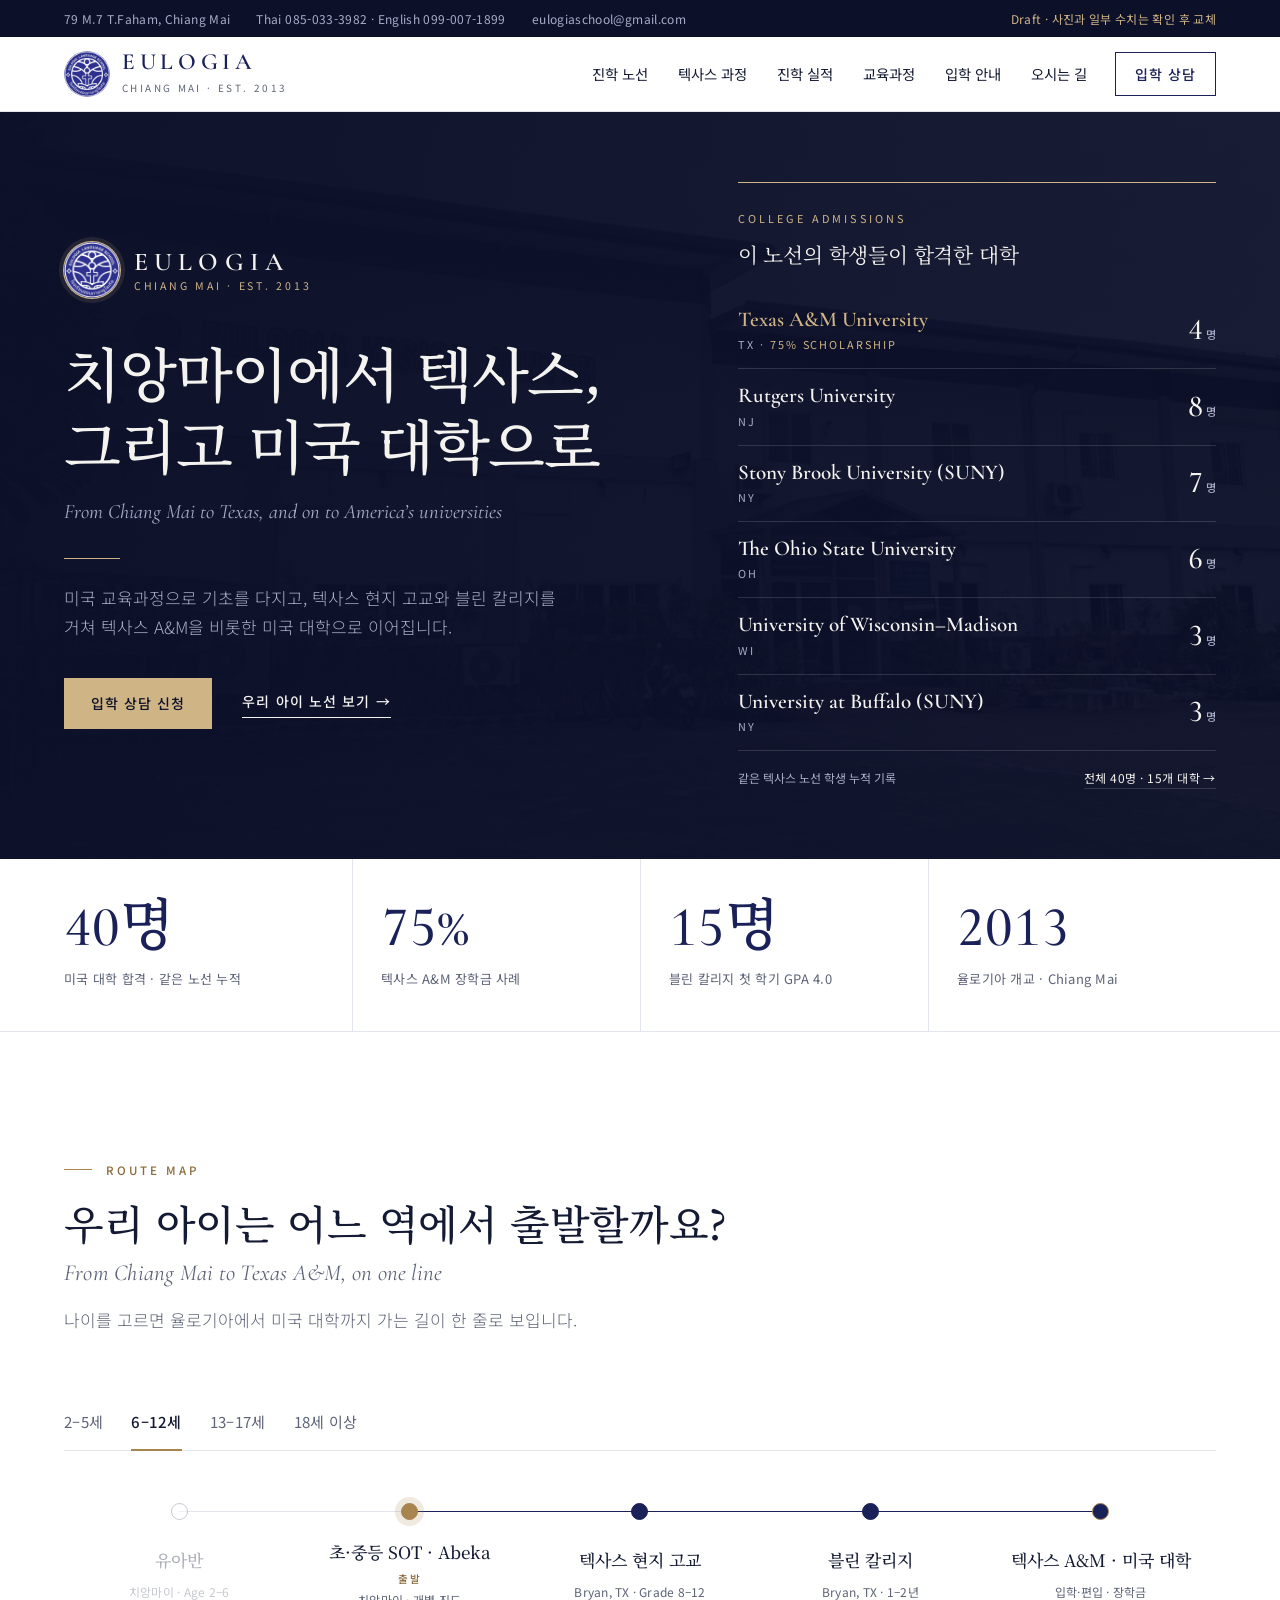
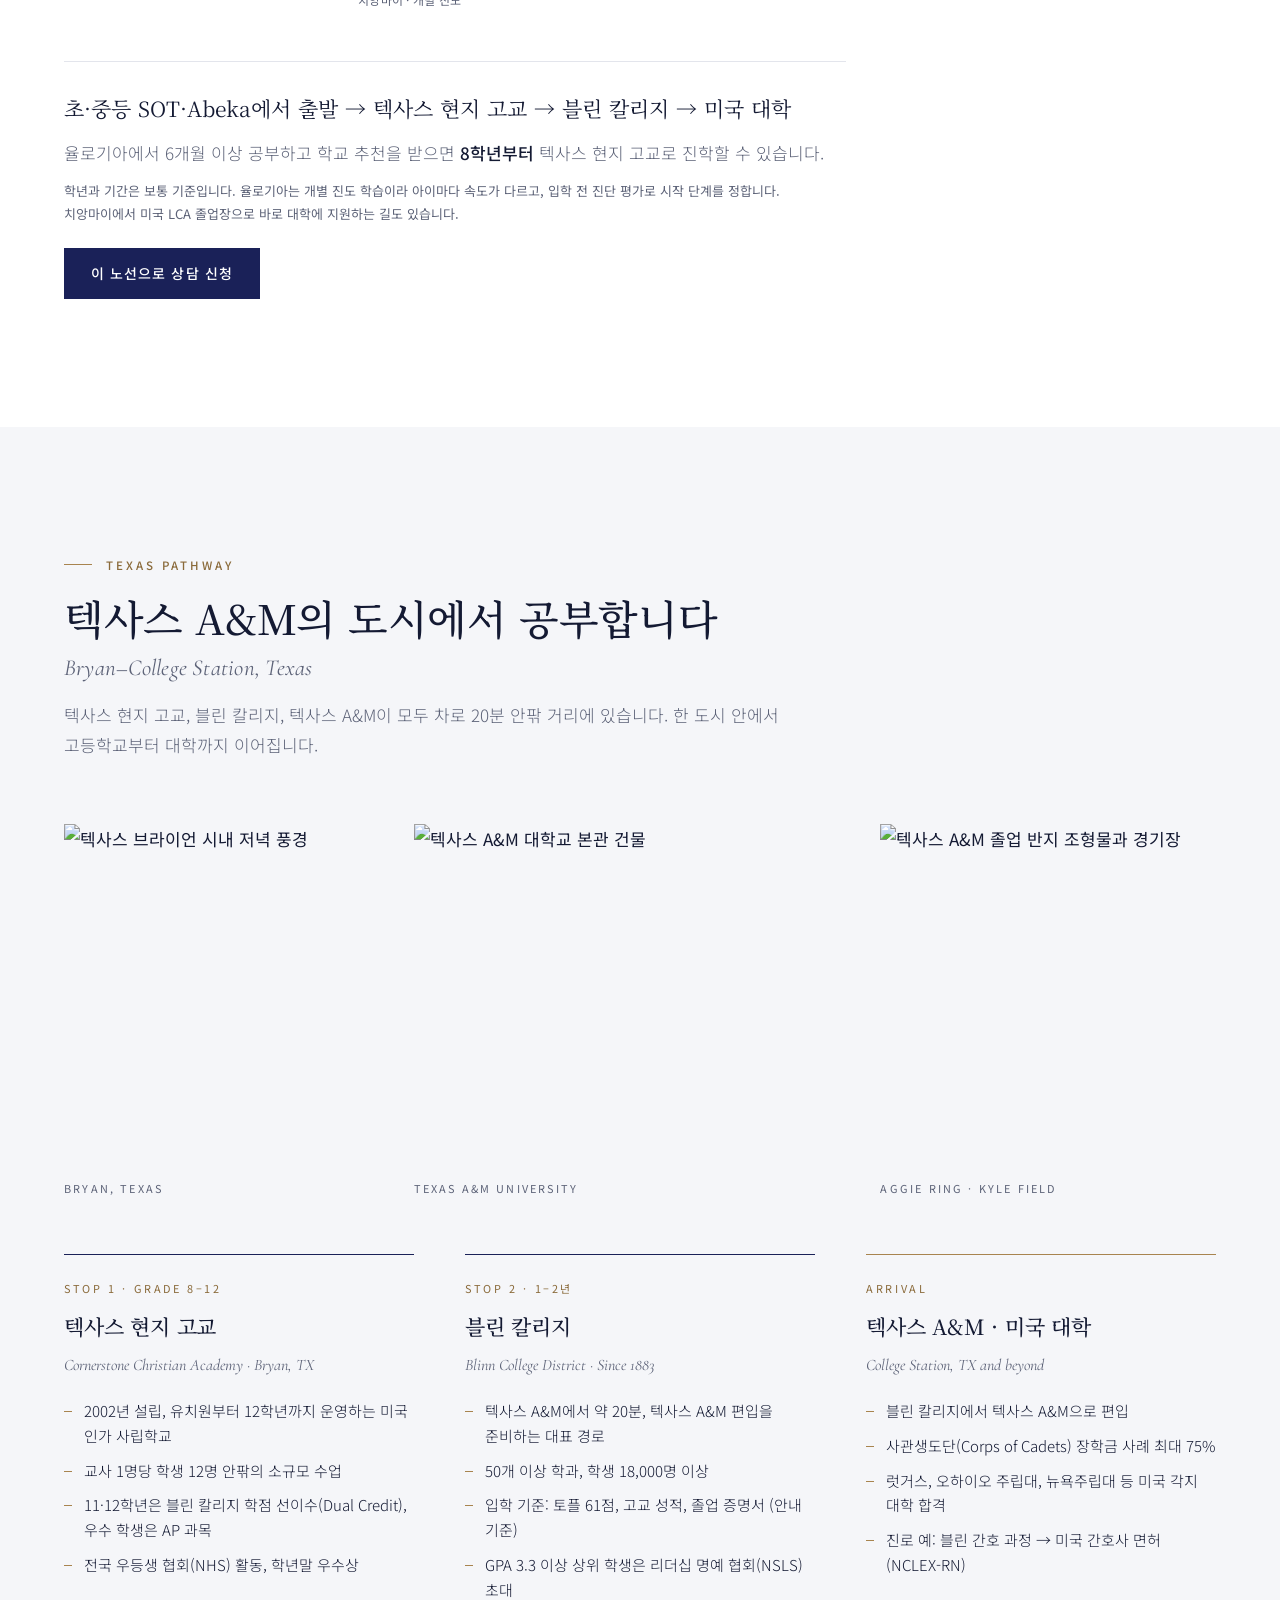
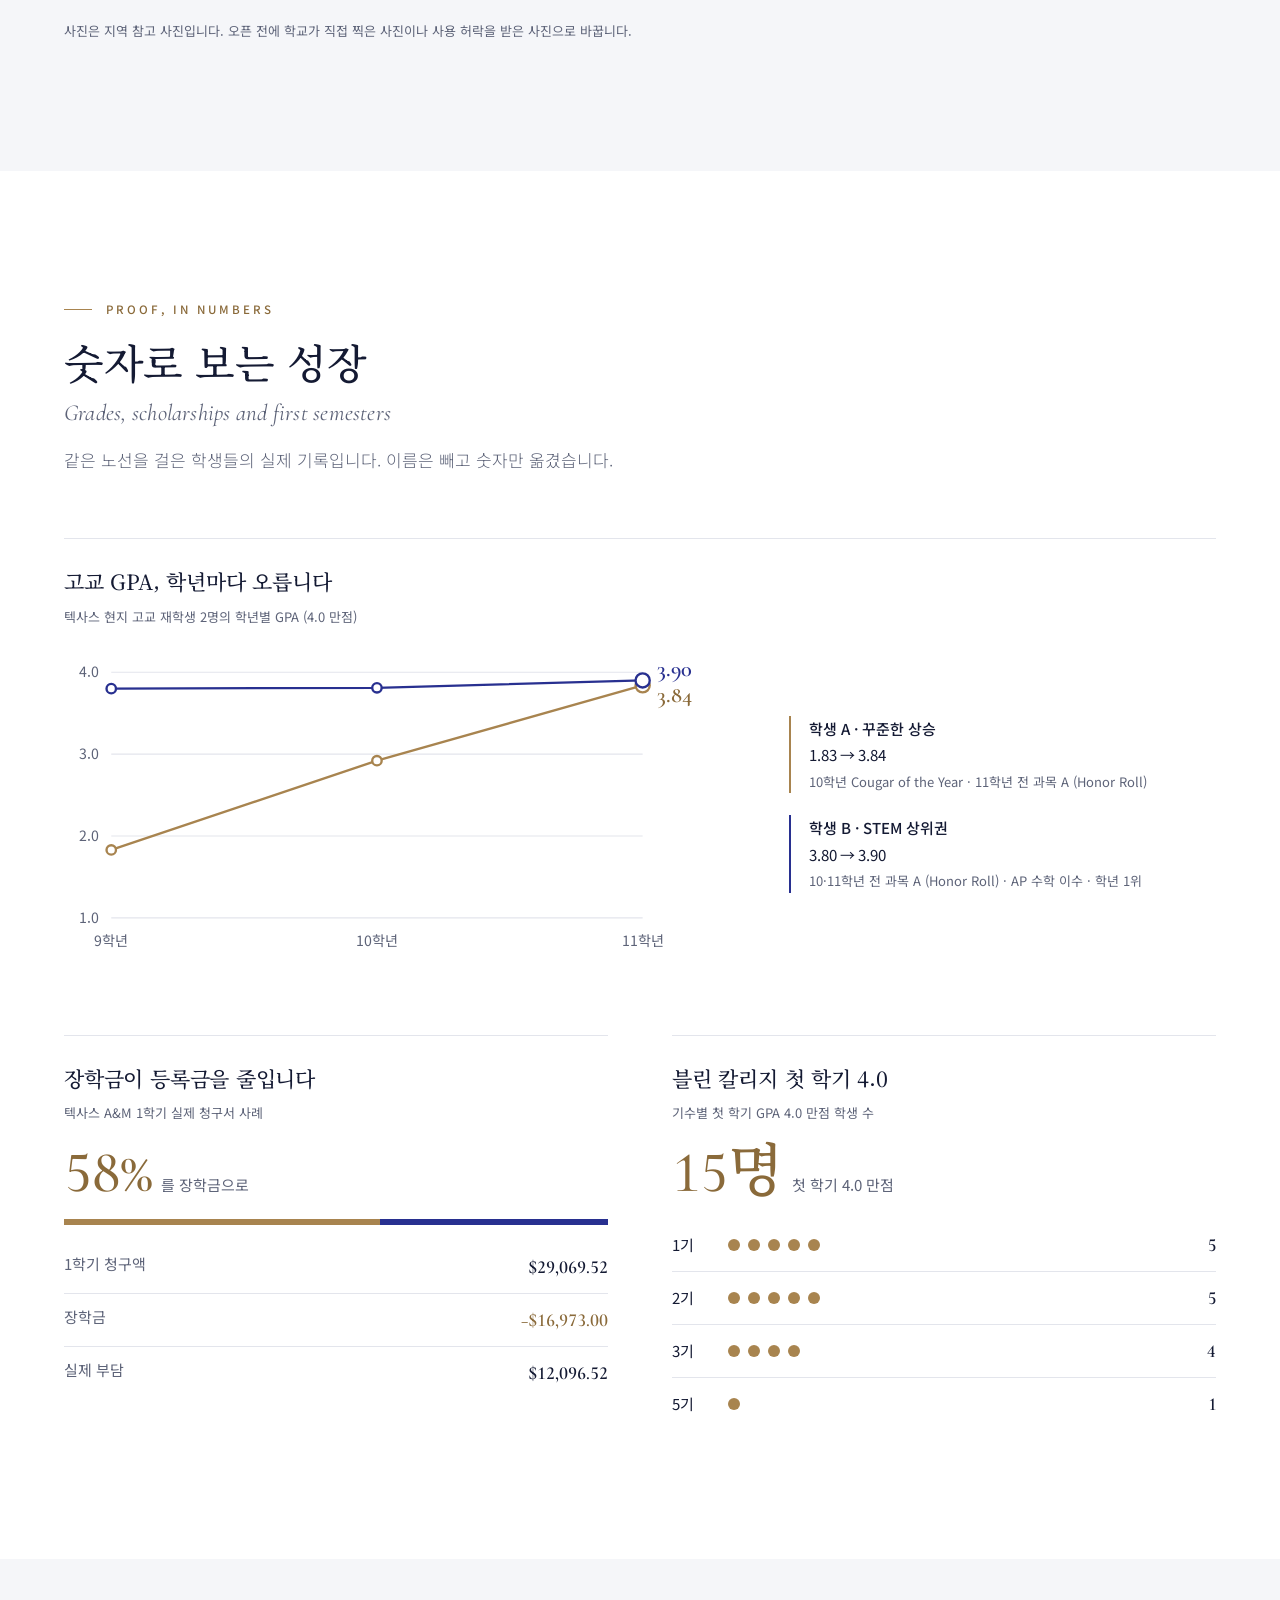
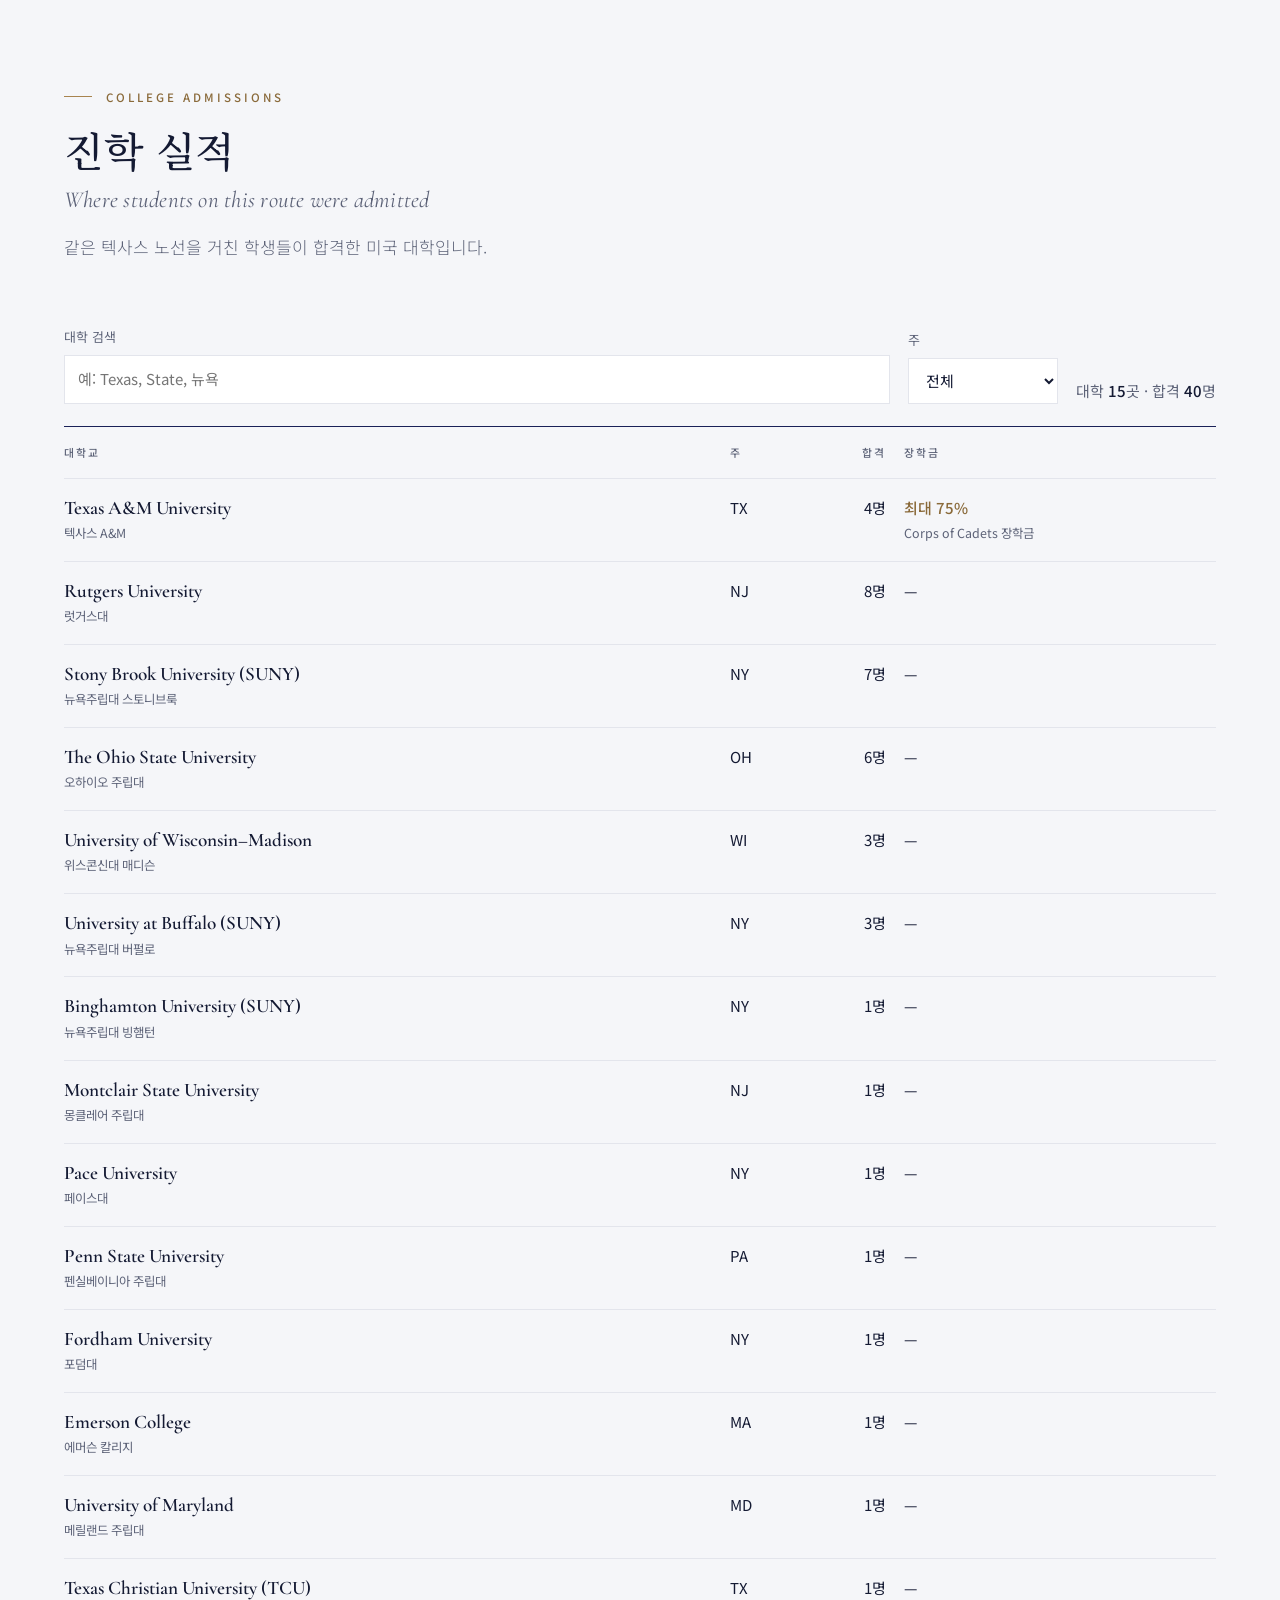
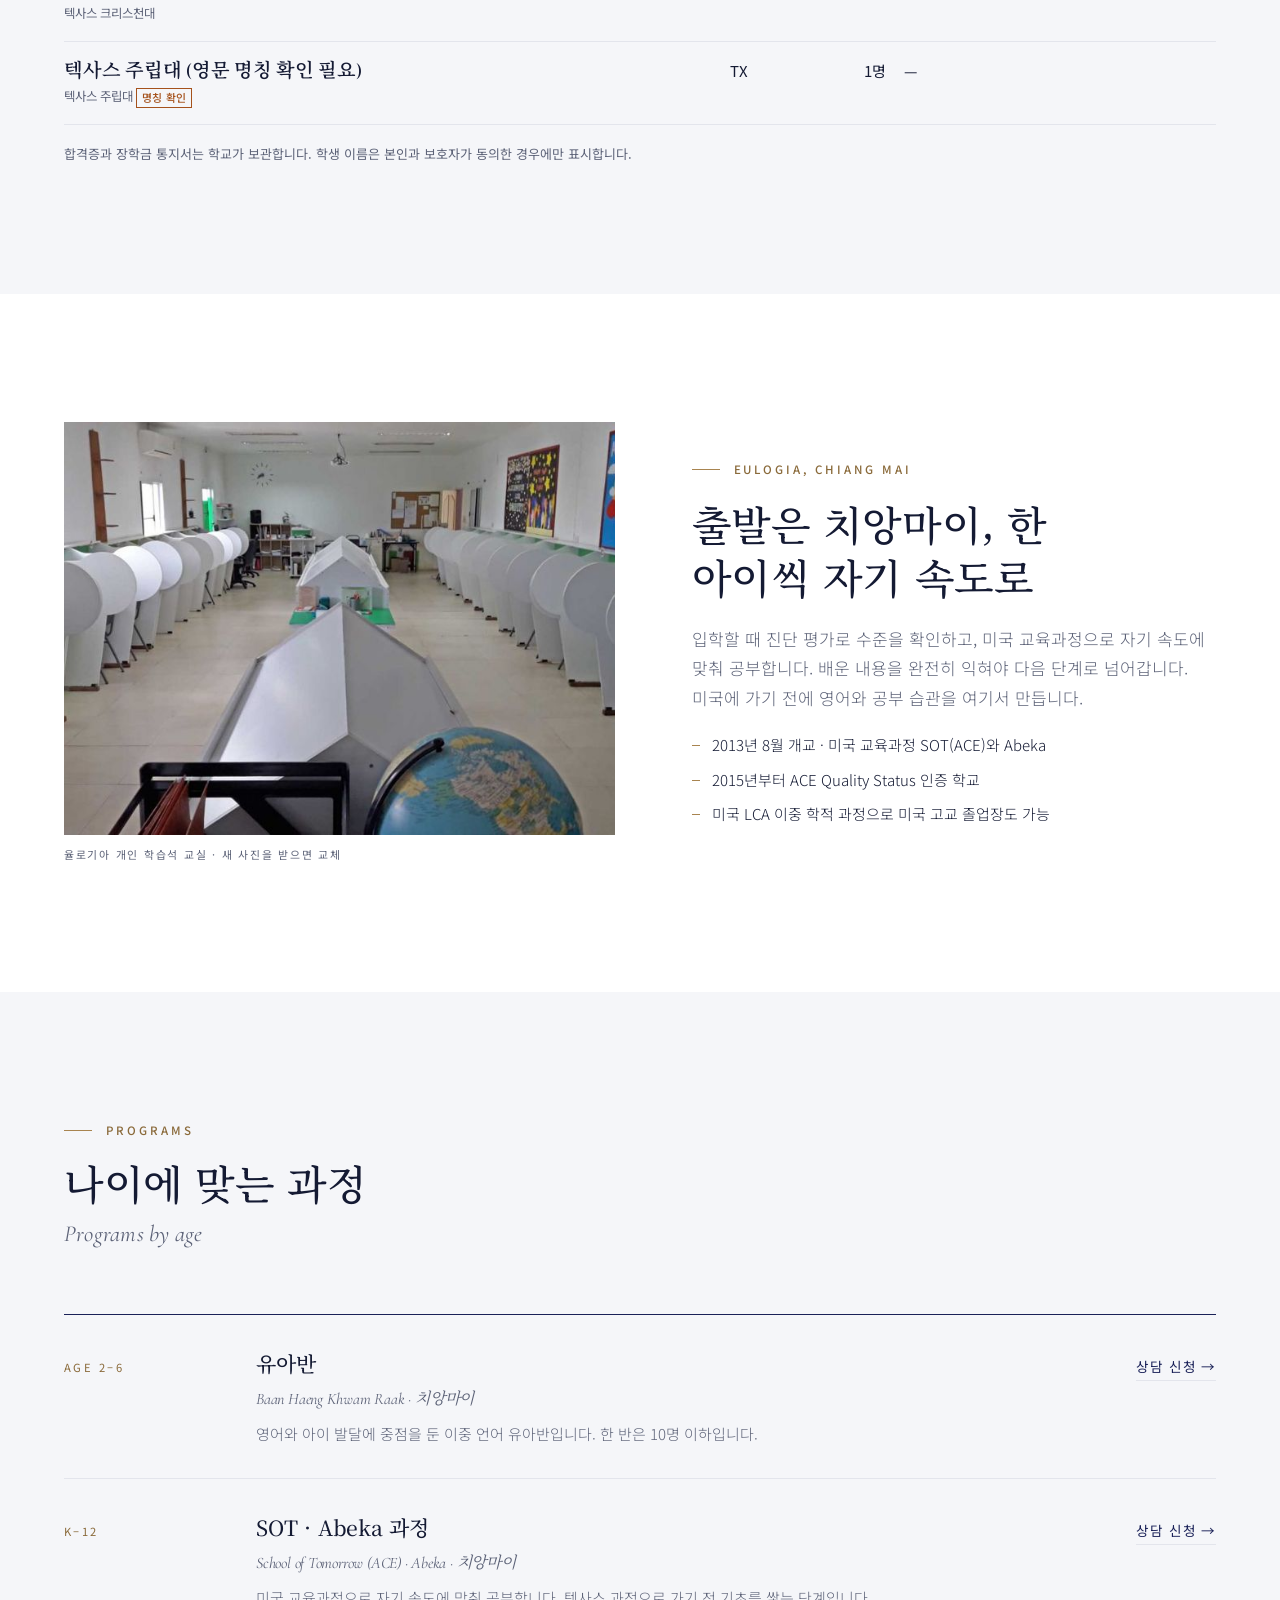
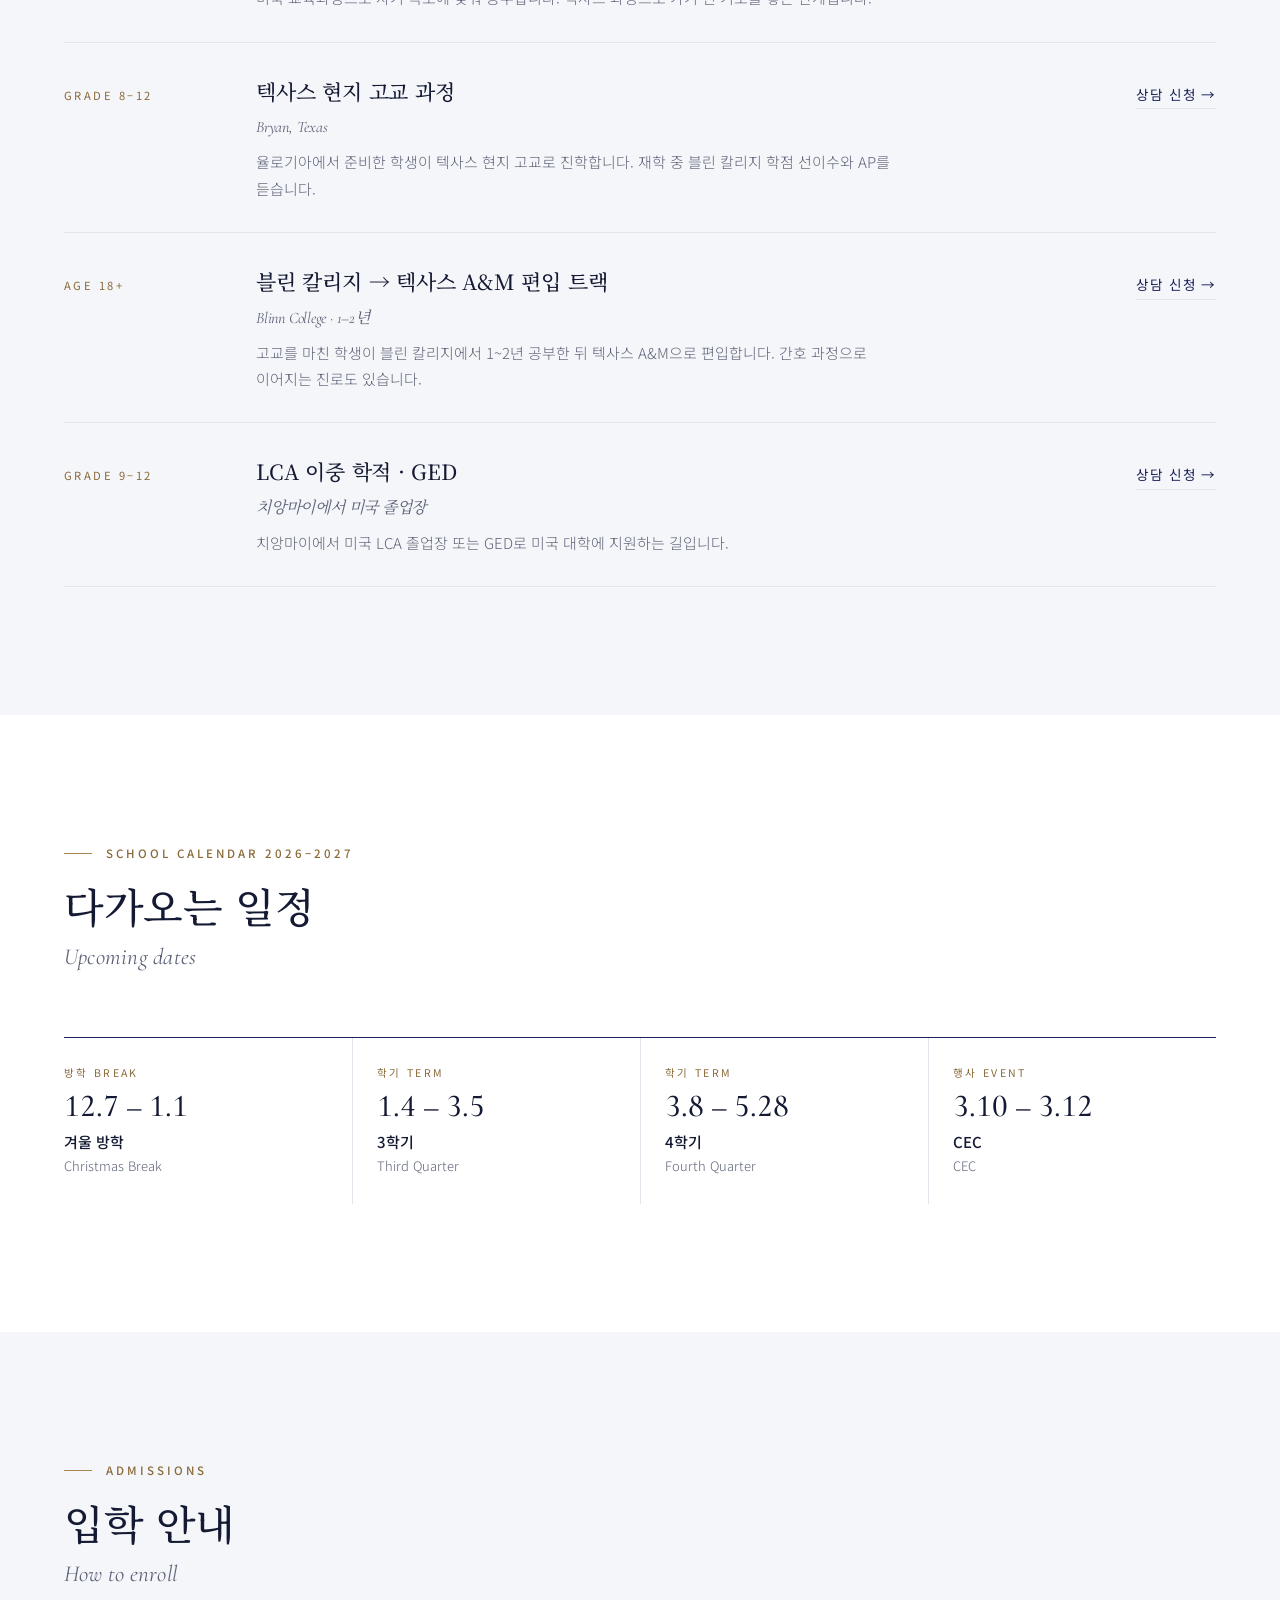
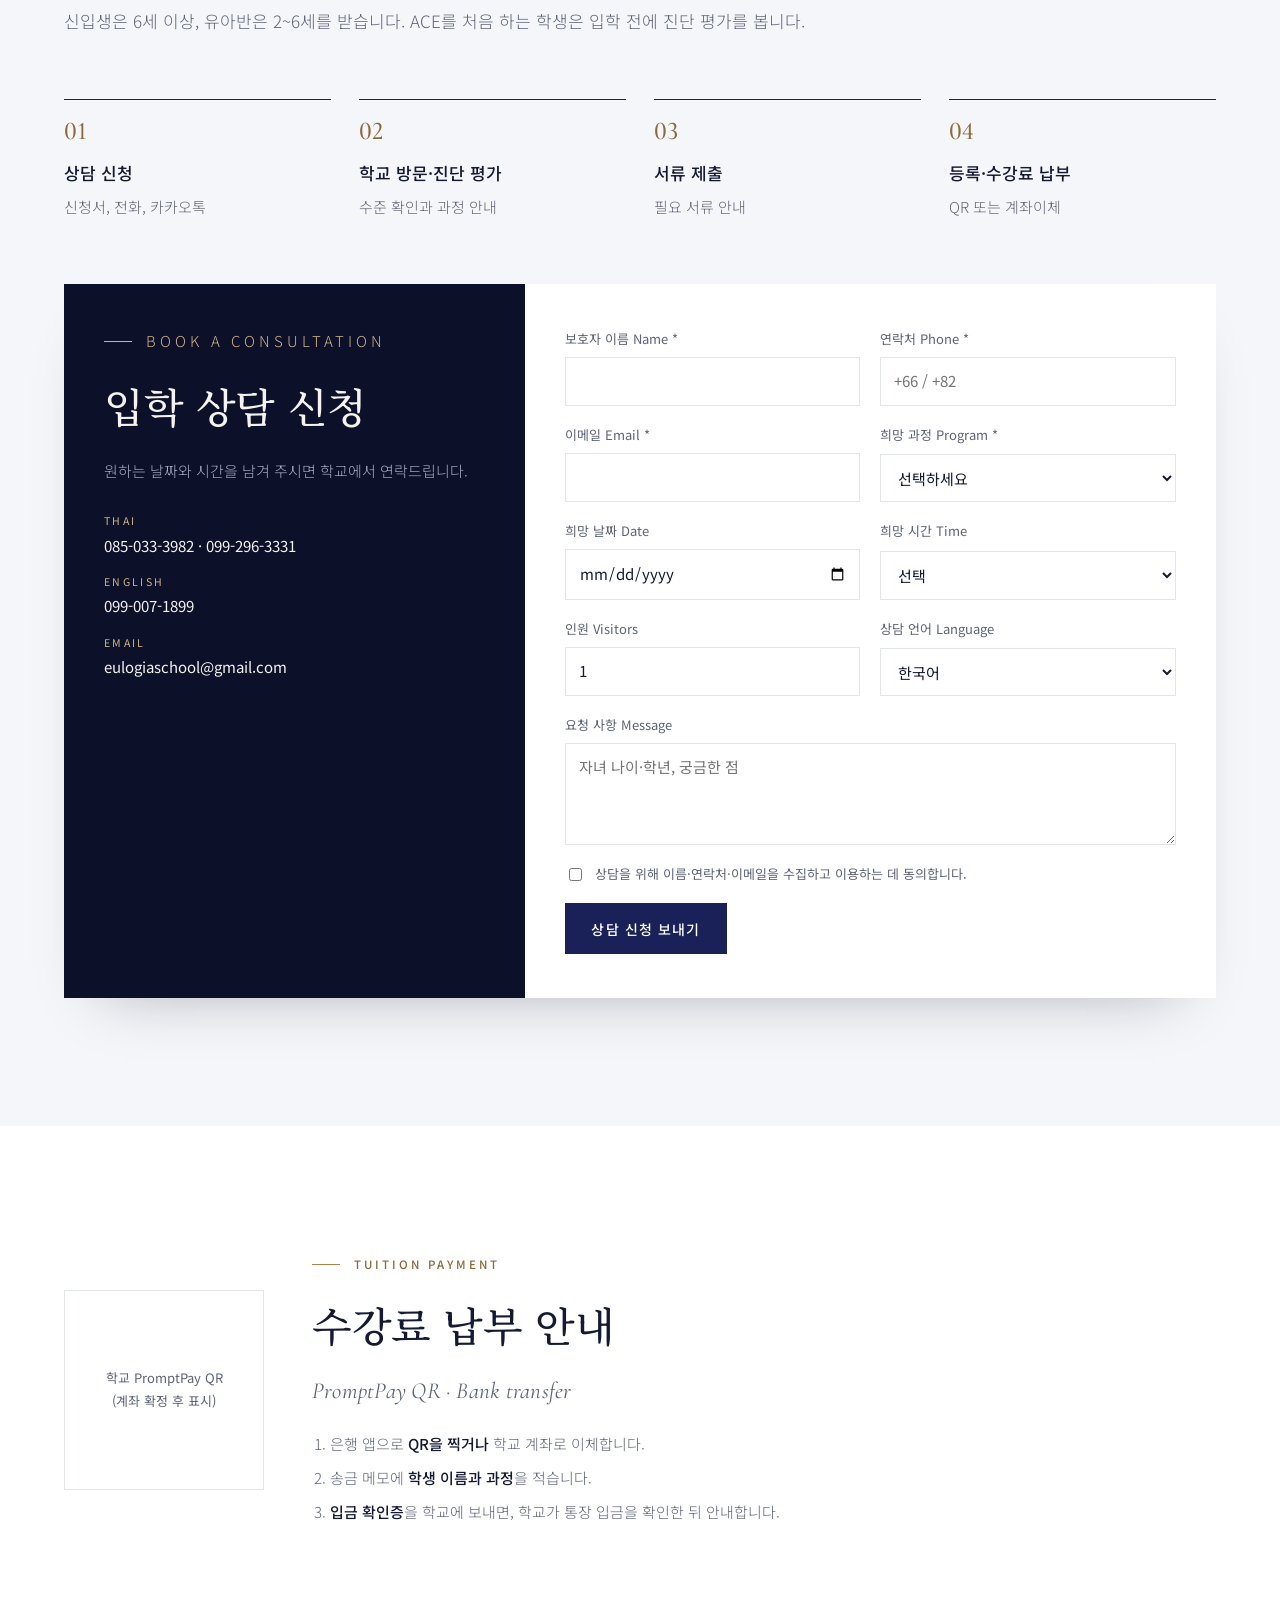
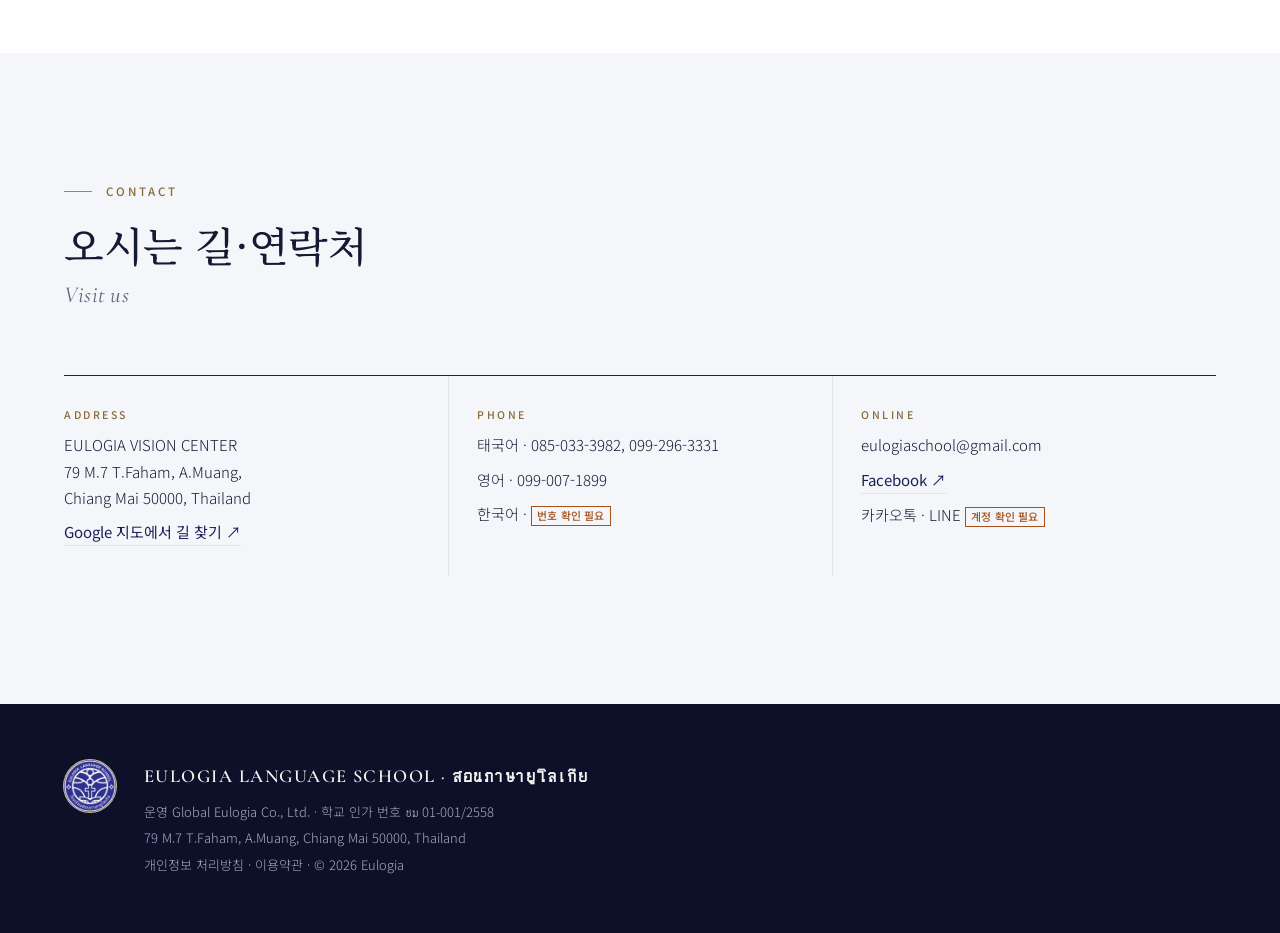
==== commit 9995db73: "Refine draft into a simpler, more premium look Rework the visual system: deep navy hero with a hairl" ====
--- a/site/index.html
+++ b/site/index.html
@@ -8,7 +8,7 @@
 <meta name="description" content="치앙마이의 미국 교육과정 학교 율로기아. SOT·Abeka로 기초를 다지고 텍사스 현지 고교·블린 칼리지를 거쳐 텍사스 A&M 등 미국 대학으로. American curriculum school in Chiang Mai with a pathway to Texas and U.S. colleges.">
 <link rel="preconnect" href="https://fonts.googleapis.com">
 <link rel="preconnect" href="https://fonts.gstatic.com" crossorigin>
-<link rel="stylesheet" href="https://fonts.googleapis.com/css2?family=Source+Serif+4:opsz,wght@8..60,400;8..60,600;8..60,700&family=Noto+Serif+KR:wght@600;700&family=Noto+Sans+KR:wght@400;500;700&family=IBM+Plex+Mono:wght@500;600&display=swap">
+<link rel="stylesheet" href="https://fonts.googleapis.com/css2?family=Cormorant+Garamond:ital,wght@0,500;0,600;1,400;1,500&family=Noto+Serif+KR:wght@400;500;600&family=Noto+Sans+KR:wght@300;400;500;700&display=swap">
 <link rel="stylesheet" href="assets/css/style.css">
 </head>
 <body>
@@ -18,7 +18,7 @@
     <span>79 M.7 T.Faham, Chiang Mai</span>
     <span class="hide-sm">Thai 085-033-3982 · English 099-007-1899</span>
     <span class="hide-sm">eulogiaschool@gmail.com</span>
-    <span class="draft">초안 · 사진과 일부 수치는 확인 후 교체</span>
+    <span class="draft">Draft · 사진과 일부 수치는 확인 후 교체</span>
   </div>
 </div>
 
@@ -36,7 +36,7 @@
       <a href="#admissions">입학 안내</a>
       <a href="#contact">오시는 길</a>
     </nav>
-    <a class="btn btn-navy" href="#apply">입학 상담</a>
+    <a class="btn btn-outline" href="#apply">입학 상담</a>
   </div>
 </header>
 
@@ -48,37 +48,26 @@
     <div class="wrap hero-grid">
       <div class="hero-main">
         <div class="hero-brand">
-          <img src="assets/img/logo.jpg" alt="Eulogia 교표" width="84" height="84">
-          <div>
-            <p class="hero-name">EULOGIA</p>
-            <p class="hero-place">Chiang Mai → Texas → U.S. Colleges</p>
-          </div>
+          <img src="assets/img/logo.jpg" alt="Eulogia 교표" width="56" height="56">
+          <p class="hero-name">EULOGIA<span>Chiang Mai · Est. 2013</span></p>
         </div>
         <h1 id="hero-title">치앙마이에서 텍사스,<br>그리고 미국 대학으로</h1>
-        <p class="hero-lede">율로기아에서 미국 교육과정으로 기초를 다지고, 텍사스 현지 고교와 블린 칼리지를 거쳐 텍사스 A&amp;M을 비롯한 미국 대학으로 이어집니다.</p>
+        <p class="hero-en">From Chiang Mai to Texas, and on to America’s universities</p>
+        <span class="hero-rule" aria-hidden="true"></span>
+        <p class="hero-lede">미국 교육과정으로 기초를 다지고, 텍사스 현지 고교와 블린 칼리지를 거쳐 텍사스 A&amp;M을 비롯한 미국 대학으로 이어집니다.</p>
         <div class="hero-cta">
           <a class="btn btn-gold" href="#apply">입학 상담 신청</a>
-          <a class="btn btn-line" href="#route">우리 아이 노선 보기</a>
-        </div>
-      </div>
-
-      <aside class="board" aria-labelledby="board-title">
-        <div class="board-top">
-          <p class="board-title" id="board-title"><span>DEPARTURES</span> 이 노선 학생들이 합격한 미국 대학</p>
-          <p class="board-clock"><span>EULOGIA · CNX</span> <b id="board-clock">--:--</b></p>
-        </div>
-        <div class="board-table" role="table" aria-label="같은 진학 경로 학생들이 합격한 미국 대학">
-          <div class="board-row board-head" role="row">
-            <span role="columnheader">DESTINATION</span>
-            <span role="columnheader" class="col-state">STATE</span>
-            <span role="columnheader" class="col-n">ADMITS</span>
-            <span role="columnheader">STATUS</span>
-          </div>
-          <div id="board-rows" role="rowgroup"></div>
-        </div>
-        <div class="board-foot">
-          <span class="board-note">같은 텍사스 노선 학생 누적 기록</span>
-          <a href="#results">전체 <span id="board-count"></span> →</a>
+          <a class="link-arrow" href="#route">우리 아이 노선 보기</a>
+        </div>
+      </div>
+
+      <aside class="admit" aria-labelledby="admit-title">
+        <p class="admit-label">College Admissions</p>
+        <h2 id="admit-title">이 노선의 학생들이 합격한 대학</h2>
+        <ol class="admit-list" id="board-rows"></ol>
+        <div class="admit-foot">
+          <span>같은 텍사스 노선 학생 누적 기록</span>
+          <a href="#results">전체 <span id="board-count"></span></a>
         </div>
       </aside>
     </div>
--- a/site/assets/css/style.css
+++ b/site/assets/css/style.css
@@ -1,405 +1,374 @@
-/* Layout concept: an established American college-prep school site — utility bar, white masthead, full-bleed campus photo, then calm alternating bands. */
+/* Layout concept: quiet prep-school luxury — deep navy hero with a hairline admissions list, then white space, hairlines and one champagne accent. */
 :root {
-  --navy: #1d2370;          /* deepened logo navy */
-  --navy-2: #282e8e;        /* logo navy */
-  --navy-deep: #11143f;
-  --gold: #c39a45;          /* muted academic gold */
-  --gold-soft: #f3ead6;
+  --deep: #0c1029;          /* hero, footer */
+  --navy: #1a2158;          /* headings accent, buttons */
+  --navy-2: #283090;        /* logo navy, chart */
+  --gold: #a8844f;          /* rules, large numerals only */
+  --gold-ink: #8a6a3a;      /* small gold text on light */
+  --gold-lt: #cfb486;       /* gold on dark */
   --bg: #ffffff;
-  --band: #f4f5f9;
+  --band: #f5f6f9;
   --surface: #ffffff;
-  --ink: #161a2e;
-  --muted: #5b6075;
-  --line: #e2e4ec;
-  --on-dark: #ffffff;
-  --on-dark-muted: #c8cbe3;
+  --ink: #141a33;
+  --muted: #5d6378;
+  --line: #e3e5ec;
+  --on-dark: #f4f3ef;
+  --on-dark-muted: #a9adc6;
+  --on-dark-line: rgba(255, 255, 255, 0.14);
   --sample: #a5521c;
 
-  --f-serif: "Source Serif 4", "Noto Serif KR", Georgia, "Times New Roman", serif;
-  --f-mono: "IBM Plex Mono", ui-monospace, "SFMono-Regular", Menlo, Consolas, monospace;
-  --board: #0a0d26;
-  --board-line: #262a55;
-  --flap: #151a44;
+  --f-display: "Noto Serif KR", "Apple SD Gothic Neo", Georgia, serif;
+  --f-latin: "Cormorant Garamond", "Noto Serif KR", Georgia, "Times New Roman", serif;
   --f-sans: "Noto Sans KR", "Apple SD Gothic Neo", "Malgun Gothic", system-ui, sans-serif;
 
   --t-xs: 0.8125rem;
   --t-sm: 0.9375rem;
   --t-md: 1.0625rem;
-  --t-lg: 1.375rem;
-  --t-xl: clamp(1.75rem, 3.2vw, 2.5rem);
-  --t-hero: clamp(2.375rem, 5.4vw, 4rem);
-  --wrap: 1180px;
+  --t-lg: 1.3125rem;
+  --t-xl: clamp(1.875rem, 3.2vw, 2.625rem);
+  --t-hero: clamp(2.25rem, 4.6vw, 3.75rem);
+  --wrap: 1200px;
   color-scheme: light;
 }
 @media (prefers-color-scheme: dark) {
   :root:not([data-theme="light"]) {
-    --bg: #0f1122; --band: #151831; --surface: #1a1d38; --ink: #e9eaf4; --muted: #a5a9c3; --line: #2a2d4c;
-    --navy: #2a318f; --navy-deep: #0a0c26; --gold-soft: #2b2617; --sample: #f0a26b;
+    --bg: #0f1224; --band: #12152b; --surface: #12152b; --ink: #ecebe6; --muted: #a5a9c3; --line: #262a47;
+    --navy: #c9cdf2; --navy-2: #8f96f0; --gold-ink: #c9ad7c; --deep: #080a1c; --sample: #f0a26b;
     color-scheme: dark;
   }
 }
 :root[data-theme="dark"] {
-  --bg: #0f1122; --band: #151831; --surface: #1a1d38; --ink: #e9eaf4; --muted: #a5a9c3; --line: #2a2d4c;
-  --navy: #2a318f; --navy-deep: #0a0c26; --gold-soft: #2b2617; --sample: #f0a26b;
+  --bg: #0f1224; --band: #12152b; --surface: #12152b; --ink: #ecebe6; --muted: #a5a9c3; --line: #262a47;
+  --navy: #c9cdf2; --navy-2: #8f96f0; --gold-ink: #c9ad7c; --deep: #080a1c; --sample: #f0a26b;
   color-scheme: dark;
 }
 
 * { box-sizing: border-box; }
 html { scroll-behavior: smooth; }
 @media (prefers-reduced-motion: reduce) { html { scroll-behavior: auto; } }
-body { margin: 0; background: var(--bg); color: var(--ink); font-family: var(--f-sans); font-size: var(--t-md); line-height: 1.7; -webkit-font-smoothing: antialiased; word-break: keep-all; overflow-wrap: break-word; }
-body::before { content: ""; position: fixed; inset: 0 0 auto; height: env(safe-area-inset-top, 0px); z-index: 60; background: var(--navy-deep); }
+body { margin: 0; background: var(--bg); color: var(--ink); font-family: var(--f-sans); font-weight: 400; font-size: var(--t-md); line-height: 1.75; -webkit-font-smoothing: antialiased; word-break: keep-all; overflow-wrap: break-word; }
+body::before { content: ""; position: fixed; inset: 0 0 auto; height: env(safe-area-inset-top, 0px); z-index: 60; background: var(--bg); }
 img { max-width: 100%; display: block; }
 a { color: inherit; }
-:focus-visible { outline: 3px solid var(--gold); outline-offset: 2px; }
-h1, h2, h3 { margin: 0; text-wrap: balance; font-family: var(--f-serif); font-weight: 600; letter-spacing: -0.01em; }
+:focus-visible { outline: 2px solid var(--gold); outline-offset: 3px; }
+h1, h2, h3 { margin: 0; text-wrap: balance; font-family: var(--f-display); font-weight: 500; letter-spacing: -0.01em; }
 p { margin: 0; }
-.wrap { max-width: var(--wrap); margin-inline: auto; padding-left: max(20px, env(safe-area-inset-left, 0px)); padding-right: max(20px, env(safe-area-inset-right, 0px)); }
-.kicker { font-family: var(--f-sans); font-size: var(--t-xs); font-weight: 700; letter-spacing: 0.16em; text-transform: uppercase; color: var(--gold); }
-.sub-en { display: block; font-family: var(--f-serif); font-weight: 400; font-size: 0.5em; letter-spacing: 0.02em; color: var(--muted); margin-top: 0.5em; }
-.tag-sample { display: inline-block; font-family: var(--f-sans); font-size: 0.7rem; font-weight: 700; color: var(--sample); border: 1px solid currentColor; border-radius: 3px; padding: 0 0.45em; line-height: 1.6; vertical-align: middle; letter-spacing: 0.02em; }
+.wrap { max-width: var(--wrap); margin-inline: auto; padding-left: max(24px, env(safe-area-inset-left, 0px)); padding-right: max(24px, env(safe-area-inset-right, 0px)); }
+@media (max-width: 600px) { .wrap { padding-left: max(18px, env(safe-area-inset-left, 0px)); padding-right: max(18px, env(safe-area-inset-right, 0px)); } }
+
+.kicker { display: flex; align-items: center; gap: 14px; font-size: 0.72rem; font-weight: 500; letter-spacing: 0.26em; text-transform: uppercase; color: var(--gold-ink); }
+.kicker::before { content: ""; width: 28px; height: 1px; background: var(--gold); }
+.sub-en { display: block; font-family: var(--f-latin); font-style: italic; font-weight: 400; font-size: 0.56em; letter-spacing: 0.01em; color: var(--muted); margin-top: 0.45em; }
+.tag-sample { display: inline-block; font-family: var(--f-sans); font-size: 0.68rem; font-weight: 500; color: var(--sample); border: 1px solid currentColor; padding: 0 0.45em; line-height: 1.6; vertical-align: middle; letter-spacing: 0.02em; }
+.fine { margin-top: 18px; font-size: var(--t-xs); color: var(--muted); }
+
+/* Buttons */
+.btn { display: inline-flex; align-items: center; justify-content: center; gap: 10px; padding: 0.95em 1.9em; border-radius: 0; font: inherit; font-size: 0.875rem; font-weight: 500; letter-spacing: 0.08em; text-decoration: none; border: 0; cursor: pointer; transition: background-color .2s, color .2s, box-shadow .2s; }
+.btn-navy { background: var(--navy); color: var(--bg); }
+.btn-navy:hover { background: var(--navy-2); }
+.btn-outline { color: var(--navy); box-shadow: inset 0 0 0 1px var(--navy); padding: 0.7em 1.4em; }
+.btn-outline:hover { background: var(--navy); color: var(--bg); }
+.btn-gold { background: var(--gold-lt); color: var(--deep); }
+.btn-gold:hover { background: #dcc59c; }
+.link-arrow { font-size: 0.875rem; font-weight: 500; letter-spacing: 0.08em; text-decoration: none; padding-bottom: 4px; border-bottom: 1px solid currentColor; }
+.link-arrow::after { content: " →"; }
 
 /* Utility bar */
-.utility { background: var(--navy-deep); color: var(--on-dark-muted); font-size: var(--t-xs); }
-.utility .wrap { display: flex; flex-wrap: wrap; gap: 6px 22px; padding-block: 7px; align-items: center; }
-.utility .draft { margin-left: auto; color: var(--gold); font-weight: 700; }
-@media (max-width: 640px) { .utility .hide-sm { display: none; } .utility .draft { margin-left: 0; } }
+.utility { background: var(--deep); color: var(--on-dark-muted); font-size: 0.75rem; letter-spacing: 0.03em; }
+.utility .wrap { display: flex; flex-wrap: wrap; gap: 4px 26px; padding-block: 8px; align-items: center; }
+.utility .draft { margin-left: auto; color: var(--gold-lt); }
+@media (max-width: 640px) { .utility .hide-sm { display: none; } }
 
 /* Masthead */
 .masthead { position: sticky; top: env(safe-area-inset-top, 0px); z-index: 50; background: var(--bg); border-bottom: 1px solid var(--line); }
-.masthead .wrap { display: flex; align-items: center; gap: 24px; padding-block: 12px; }
+.masthead .wrap { display: flex; align-items: center; gap: 28px; padding-block: 14px; }
 .crest { display: flex; align-items: center; gap: 12px; text-decoration: none; min-width: 0; }
-.crest img { width: 52px; height: 52px; border-radius: 50%; }
-.crest b { display: block; font-family: var(--f-serif); font-size: 1.35rem; font-weight: 700; letter-spacing: 0.06em; line-height: 1.1; color: var(--navy); }
-:root[data-theme="dark"] .crest b { color: var(--ink); }
-@media (prefers-color-scheme: dark) { :root:not([data-theme="light"]) .crest b { color: var(--ink); } }
-.crest small { display: block; font-size: 0.7rem; letter-spacing: 0.18em; text-transform: uppercase; color: var(--muted); }
-.menu { display: flex; gap: 26px; margin-left: auto; font-size: var(--t-sm); font-weight: 500; }
-.menu a { text-decoration: none; color: var(--ink); padding-block: 6px; border-bottom: 2px solid transparent; }
-.menu a:hover { border-bottom-color: var(--gold); }
-.btn { display: inline-flex; align-items: center; justify-content: center; gap: 8px; padding: 0.8em 1.5em; border-radius: 2px; font: inherit; font-size: var(--t-sm); font-weight: 700; letter-spacing: 0.02em; text-decoration: none; border: 0; cursor: pointer; }
-.btn-navy { background: var(--navy); color: var(--on-dark); }
-.btn-navy:hover { background: var(--navy-2); }
-.btn-gold { background: var(--gold); color: var(--navy-deep); }
-.btn-gold:hover { filter: brightness(1.06); }
-.btn-line { color: var(--on-dark); box-shadow: inset 0 0 0 1.5px rgba(255,255,255,.7); }
-.btn-line:hover { box-shadow: inset 0 0 0 1.5px #fff; }
-@media (max-width: 980px) { .menu { display: none; } .masthead .btn { margin-left: auto; padding: 0.65em 1em; } }
-@media (max-width: 420px) { .crest small { display: none; } .crest img { width: 44px; height: 44px; } }
-
-/* Hero: school identity on the left, graduates' colleges panel on the right */
-.hero { position: relative; color: var(--on-dark); background: var(--navy-deep); overflow: hidden; }
-.hero-img { position: absolute; inset: 0; width: 100%; height: 100%; object-fit: cover; object-position: 30% 40%; }
-.hero::after { content: ""; position: absolute; inset: 0; background: linear-gradient(90deg, rgba(10,12,38,.9) 0%, rgba(10,12,38,.72) 50%, rgba(10,12,38,.55) 100%); }
-.hero-grid { position: relative; z-index: 1; display: grid; grid-template-columns: minmax(0, 1fr) minmax(0, 470px); gap: clamp(28px, 5vw, 64px); align-items: center; padding-block: clamp(32px, 5vw, 60px); }
-.hero-brand { display: flex; align-items: center; gap: 16px; }
-.hero-brand img { width: 84px; height: 84px; border-radius: 50%; box-shadow: 0 0 0 4px rgba(255,255,255,.9); }
-.hero-name { font-family: var(--f-serif); font-size: clamp(2rem, 3.6vw, 2.75rem); font-weight: 700; letter-spacing: 0.14em; line-height: 1; }
-.hero-place { margin-top: 8px; font-size: var(--t-xs); letter-spacing: 0.16em; text-transform: uppercase; color: var(--gold); font-weight: 700; }
-.hero h1 { margin-top: clamp(22px, 3vw, 32px); font-size: clamp(2.1rem, 4.4vw, 3.4rem); line-height: 1.15; font-weight: 600; }
-.hero-lede { margin-top: 16px; max-width: 30em; color: var(--on-dark-muted); }
-.hero-cta { display: flex; flex-wrap: wrap; gap: 12px; margin-top: 26px; }
-
-/* Departures board */
-.board { background: var(--board); color: #fff; border: 1px solid var(--board-line); box-shadow: 0 30px 70px -30px rgba(0,0,0,.75), inset 0 1px 0 rgba(255,255,255,.06); padding: 18px 18px 14px; display: grid; gap: 12px; min-width: 0; }
-.board-top { display: flex; flex-wrap: wrap; justify-content: space-between; align-items: baseline; gap: 6px 16px; padding-bottom: 10px; border-bottom: 1px solid var(--board-line); }
-.board-title { font-size: var(--t-sm); color: var(--on-dark-muted); }
-.board-title span { font-family: var(--f-mono); font-weight: 600; letter-spacing: 0.18em; color: var(--gold); margin-right: 8px; }
-.board-clock { font-family: var(--f-mono); font-size: 0.75rem; letter-spacing: 0.12em; color: var(--on-dark-muted); }
-.board-clock b { color: #fff; font-weight: 600; margin-left: 6px; font-variant-numeric: tabular-nums; }
-.board-table { display: grid; gap: 6px; }
-.board-row { display: grid; grid-template-columns: minmax(0, 1fr) 50px 52px 112px; gap: 10px; align-items: center; }
-.board-row .col-n, .board-row.r .n { text-align: center; }
-.board-head { font-family: var(--f-mono); font-size: 0.66rem; letter-spacing: 0.16em; color: #8b90bd; padding: 0 2px; }
-#board-rows { display: grid; gap: 6px; }
-.board-row.r { background: var(--flap); padding: 9px 10px; border-radius: 3px; position: relative; animation: rise .55s cubic-bezier(.2,.7,.2,1) both; animation-delay: calc(var(--i) * 110ms); }
-.board-row.r::after { content: ""; position: absolute; left: 0; right: 0; top: 50%; height: 1px; background: rgba(0,0,0,.45); pointer-events: none; }
-.board-row.r > span { font-family: var(--f-mono); font-weight: 500; font-size: 0.82rem; letter-spacing: 0.04em; text-transform: uppercase; white-space: nowrap; overflow: hidden; text-overflow: ellipsis; min-width: 0; }
-.board-row.r .dest { font-family: var(--f-serif); font-weight: 600; font-size: 1.02rem; letter-spacing: 0; text-transform: none; white-space: normal; line-height: 1.25; word-break: keep-all; }
-.board-row.r .st, .board-row.r .n { color: #c9cdf2; font-variant-numeric: tabular-nums; }
-.board-row.r .n { font-weight: 600; color: #fff; }
-.board-row.r .status { font-size: 0.72rem; color: #9fe0b8; letter-spacing: 0.08em; }
-.board-row.r.now { background: linear-gradient(90deg, rgba(195,154,69,.22), var(--flap) 70%); box-shadow: inset 3px 0 0 var(--gold); }
-.board-row.r.now .status { color: var(--gold); font-weight: 600; }
-.board-foot { display: flex; justify-content: space-between; align-items: center; gap: 10px; padding-top: 4px; }
-.board-foot a { color: #fff; font-size: var(--t-sm); font-weight: 700; text-decoration: none; margin-left: auto; }
-.board-foot a:hover { color: var(--gold); }
-.board-note { font-size: 0.72rem; color: #8b90bd; }
-@keyframes rise { from { opacity: 0; transform: translateY(8px); } to { opacity: 1; transform: none; } }
-@media (prefers-reduced-motion: reduce) { .board-row.r { animation: none; } }
+.crest img { width: 46px; height: 46px; border-radius: 50%; }
+.crest b { display: block; font-family: var(--f-latin); font-size: 1.45rem; font-weight: 600; letter-spacing: 0.2em; line-height: 1; color: var(--navy); }
+.crest small { display: block; margin-top: 5px; font-size: 0.62rem; letter-spacing: 0.24em; text-transform: uppercase; color: var(--muted); }
+.menu { display: flex; gap: 30px; margin-left: auto; font-size: 0.9rem; }
+.menu a { text-decoration: none; color: var(--ink); padding-block: 6px; background: linear-gradient(var(--gold), var(--gold)) left bottom / 0 1px no-repeat; transition: background-size .25s; }
+.menu a:hover { background-size: 100% 1px; }
+@media (max-width: 1020px) { .menu { display: none; } .masthead .btn { margin-left: auto; } }
+@media (max-width: 420px) { .crest small { display: none; } }
+
+/* Hero */
+.hero { position: relative; background: var(--deep); color: var(--on-dark); overflow: hidden; }
+.hero-img { position: absolute; inset: 0; width: 100%; height: 100%; object-fit: cover; object-position: 30% 40%; opacity: 0.2; filter: grayscale(40%); }
+.hero::after { content: ""; position: absolute; inset: 0; background: linear-gradient(100deg, rgba(12,16,41,.96) 0%, rgba(12,16,41,.82) 55%, rgba(12,16,41,.7) 100%); }
+.hero-grid { position: relative; z-index: 1; display: grid; grid-template-columns: minmax(0, 1.1fr) minmax(0, 0.9fr); gap: clamp(40px, 7vw, 110px); align-items: center; padding-block: clamp(44px, 5.5vw, 80px); }
+.hero-brand { display: flex; align-items: center; gap: 14px; }
+.hero-brand img { width: 56px; height: 56px; border-radius: 50%; box-shadow: 0 0 0 1px var(--gold-lt), 0 0 0 5px rgba(207,180,134,.12); }
+.hero-name { font-family: var(--f-latin); font-size: 1.6rem; font-weight: 600; letter-spacing: 0.24em; line-height: 1; }
+.hero-name span { display: block; margin-top: 7px; font-family: var(--f-sans); font-size: 0.66rem; font-weight: 400; letter-spacing: 0.26em; text-transform: uppercase; color: var(--gold-lt); }
+.hero h1 { margin-top: clamp(26px, 3.4vw, 38px); font-size: var(--t-hero); font-weight: 500; line-height: 1.22; letter-spacing: -0.02em; }
+.hero-en { margin-top: 14px; font-family: var(--f-latin); font-style: italic; font-size: clamp(1.1rem, 1.6vw, 1.35rem); color: var(--on-dark-muted); }
+.hero-rule { display: block; width: 56px; height: 1px; background: var(--gold-lt); margin-top: 28px; }
+.hero-lede { margin-top: 24px; max-width: 30em; font-weight: 300; color: var(--on-dark-muted); }
+.hero-cta { display: flex; flex-wrap: wrap; align-items: center; gap: 18px 30px; margin-top: 36px; }
+.hero .link-arrow { color: var(--on-dark); }
+
+.admit { border-top: 1px solid var(--gold-lt); padding-top: 26px; min-width: 0; }
+.admit-label { font-size: 0.68rem; letter-spacing: 0.28em; text-transform: uppercase; color: var(--gold-lt); }
+.admit h2 { margin-top: 8px; font-size: 1.3rem; font-weight: 400; color: var(--on-dark); }
+.admit-list { list-style: none; margin: 20px 0 0; padding: 0; }
+.admit-list li { display: grid; grid-template-columns: minmax(0, 1fr) auto; grid-template-areas: "u c" "m c"; column-gap: 20px; padding: 14px 0; border-bottom: 1px solid var(--on-dark-line); animation: fadeUp .8s cubic-bezier(.2,.7,.2,1) both; animation-delay: calc(var(--i) * 90ms + 150ms); }
+.admit-list .u { grid-area: u; font-family: var(--f-latin); font-size: 1.32rem; font-weight: 600; line-height: 1.2; color: var(--on-dark); }
+.admit-list .m { grid-area: m; margin-top: 3px; font-size: 0.68rem; letter-spacing: 0.18em; text-transform: uppercase; color: var(--on-dark-muted); }
+.admit-list .m em { font-style: normal; color: var(--gold-lt); }
+.admit-list .c { grid-area: c; align-self: center; font-family: var(--f-latin); font-size: 1.9rem; font-weight: 500; line-height: 1; font-variant-numeric: lining-nums tabular-nums; color: var(--on-dark); }
+.admit-list .c small { font-family: var(--f-sans); font-size: 0.7rem; margin-left: 3px; color: var(--on-dark-muted); }
+.admit-list li.has-sch .u { color: var(--gold-lt); }
+.admit-foot { display: flex; flex-wrap: wrap; justify-content: space-between; gap: 8px 16px; margin-top: 16px; font-size: 0.75rem; color: var(--on-dark-muted); }
+.admit-foot a { color: var(--on-dark); text-decoration: none; letter-spacing: 0.04em; border-bottom: 1px solid var(--on-dark-line); }
+.admit-foot a:hover { border-bottom-color: var(--gold-lt); }
+@keyframes fadeUp { from { opacity: 0; transform: translateY(6px); } to { opacity: 1; transform: none; } }
+@media (prefers-reduced-motion: reduce) { .admit-list li, .dots i { animation: none !important; } }
+@media (max-width: 900px) {
+  .hero-grid { grid-template-columns: minmax(0, 1fr); gap: 40px; padding-block: 44px 40px; }
+}
 @media (max-width: 600px) {
-  .board { padding: 14px 12px 12px; }
-  .board-row { grid-template-columns: minmax(0, 1fr) 34px 96px; gap: 8px; }
-  .board-row .col-state, .board-row .st { display: none; }
-  .board-row.r .dest { font-size: 0.92rem; }
-  .board-row.r .status { font-size: 0.64rem; }
-  .board-row.r.extra { display: none; }
-}
-
-/* Route map (subway line) */
-.route-sec { background: var(--bg); }
-.ages { display: flex; flex-wrap: wrap; gap: 8px; margin-bottom: 34px; }
-.age-btn { font: inherit; font-size: var(--t-sm); font-weight: 700; padding: 0.6em 1.2em; border-radius: 999px; border: 1.5px solid var(--line); background: var(--surface); color: var(--ink); cursor: pointer; }
-.age-btn:hover { border-color: var(--navy-2); }
-.age-btn[aria-pressed="true"] { background: var(--navy); border-color: var(--navy); color: var(--on-dark); }
+  .hero h1 { font-size: 1.95rem; margin-top: 26px; }
+  .hero-en { font-size: 1.02rem; }
+  .hero-rule, .hero-lede { display: none; }
+  .hero-cta { margin-top: 24px; }
+  .admit { padding-top: 20px; }
+  .admit h2 { font-size: 1.1rem; }
+  .admit-list { margin-top: 10px; }
+  .admit-list li { padding: 10px 0; }
+  .admit-list .u { font-size: 1.12rem; }
+  .admit-list .c { font-size: 1.5rem; }
+  .admit-list li.extra { display: none; }
+}
+
+/* Stats */
+.stats { background: var(--bg); border-bottom: 1px solid var(--line); }
+.stats dl { margin: 0; display: grid; grid-template-columns: repeat(4, minmax(0, 1fr)); }
+.stats dl > div { padding: 40px 28px; border-left: 1px solid var(--line); min-width: 0; }
+.stats dl > div:first-child { border-left: 0; padding-left: 0; }
+.stats dt { font-family: var(--f-latin); font-size: clamp(2.6rem, 4.4vw, 3.6rem); font-weight: 500; line-height: 1; color: var(--navy); font-variant-numeric: lining-nums tabular-nums; }
+.stats dt span { font: inherit; }
+.stats dd { margin: 12px 0 0; font-size: var(--t-xs); color: var(--muted); letter-spacing: 0.02em; }
+@media (max-width: 820px) {
+  .stats dl { grid-template-columns: repeat(2, minmax(0, 1fr)); }
+  .stats dl > div { padding: 26px 0; border-left: 0; border-top: 1px solid var(--line); }
+  .stats dl > div:nth-child(-n+2) { border-top: 0; }
+  .stats dl > div:nth-child(even) { padding-left: 20px; border-left: 1px solid var(--line); }
+}
+
+/* Sections */
+.section { padding-block: clamp(80px, 10vw, 136px); }
+.section.band { background: var(--band); }
+.head { display: grid; gap: 16px; max-width: 46em; margin-bottom: clamp(40px, 5vw, 64px); }
+.head h2 { font-size: var(--t-xl); line-height: 1.3; }
+.head p:not(.kicker) { color: var(--muted); font-weight: 300; }
+
+/* Route map */
+.ages { display: flex; flex-wrap: wrap; gap: 4px 28px; margin-bottom: 52px; border-bottom: 1px solid var(--line); }
+.age-btn { font: inherit; font-size: var(--t-sm); padding: 10px 0 14px; margin-bottom: -1px; border: 0; border-bottom: 2px solid transparent; background: none; color: var(--muted); cursor: pointer; letter-spacing: 0.02em; }
+.age-btn:hover { color: var(--ink); }
+.age-btn[aria-pressed="true"] { color: var(--ink); font-weight: 500; border-bottom-color: var(--gold); }
 .line { list-style: none; margin: 0; padding: 0; display: grid; grid-template-columns: repeat(5, minmax(0, 1fr)); position: relative; }
-.line::before { content: ""; position: absolute; left: 10%; right: 10%; top: 15px; height: 6px; border-radius: 3px; background: var(--line); }
-.line li { position: relative; display: grid; justify-items: center; text-align: center; gap: 4px; padding: 0 6px; min-width: 0; }
-.line li::before { content: ""; position: absolute; top: 15px; height: 6px; left: -50%; right: 50%; background: var(--navy-2); transform-origin: left; transform: scaleX(var(--on, 0)); transition: transform .5s ease; z-index: 0; }
+.line::before { content: ""; position: absolute; left: 10%; right: 10%; top: 8px; height: 1px; background: var(--line); }
+.line li { position: relative; display: grid; justify-items: center; text-align: center; gap: 4px; padding: 0 10px; min-width: 0; }
+.line li::before { content: ""; position: absolute; top: 8px; height: 1px; left: -50%; right: 50%; background: var(--navy); transform-origin: left; transform: scaleX(var(--on, 0)); transition: transform .6s ease; }
 .line li:first-child::before { display: none; }
-.line .stop { position: relative; z-index: 1; width: 36px; height: 36px; border-radius: 50%; background: var(--surface); border: 6px solid var(--line); transition: border-color .3s, transform .3s; }
-.line li.on .stop { border-color: var(--navy-2); }
-.line li.here .stop { border-color: var(--gold); transform: scale(1.15); box-shadow: 0 0 0 6px rgba(195,154,69,.22); }
-.line li.goal .stop { border-color: var(--gold); background: var(--gold); }
-.line li.past { opacity: .38; }
-.line b { margin-top: 8px; font-size: var(--t-sm); line-height: 1.35; word-break: keep-all; }
-.line .lbl { font-size: 0.75rem; color: var(--muted); line-height: 1.4; word-break: keep-all; }
-.line li.here b::after { content: "출발"; display: block; width: max-content; margin: 6px auto 0; font-size: 0.68rem; font-weight: 700; color: var(--navy-deep); background: var(--gold); padding: 1px 8px; border-radius: 999px; }
-.route-out { margin-top: 36px; display: grid; gap: 10px; max-width: 46em; padding: 22px 24px; background: var(--band); border-left: 4px solid var(--gold); }
-.route-start { font-family: var(--f-serif); font-size: var(--t-lg); font-weight: 600; }
-.route-years { color: var(--muted); }
-.route-years b { color: var(--ink); }
-.route-out .btn { justify-self: start; margin-top: 6px; }
+.line .stop { position: relative; z-index: 1; width: 17px; height: 17px; border-radius: 50%; background: var(--bg); border: 1px solid var(--muted); transition: all .3s; }
+.line li.on .stop { border-color: var(--navy); background: var(--navy); }
+.line li.here .stop { background: var(--gold); border-color: var(--gold); box-shadow: 0 0 0 6px rgba(168,132,79,.18); }
+.line li.goal .stop { border-color: var(--gold); }
+.line li.past { opacity: .35; }
+.line b { margin-top: 16px; font-family: var(--f-display); font-weight: 500; font-size: var(--t-md); line-height: 1.4; }
+.line .lbl { font-size: 0.75rem; color: var(--muted); line-height: 1.5; letter-spacing: 0.02em; }
+.line li.here b::after { content: "출발"; display: block; width: max-content; margin: 8px auto 0; font-family: var(--f-sans); font-size: 0.66rem; font-weight: 500; letter-spacing: 0.16em; color: var(--gold-ink); }
+.route-out { margin-top: 52px; padding-top: 28px; border-top: 1px solid var(--line); display: grid; gap: 12px; max-width: 46em; }
+.route-start { font-family: var(--f-display); font-size: var(--t-lg); }
+.route-years { color: var(--muted); font-weight: 300; }
+.route-years b { color: var(--ink); font-weight: 500; }
+.route-out .fine { margin-top: 0; }
+.route-out .btn { justify-self: start; margin-top: 10px; }
 @media (prefers-reduced-motion: reduce) { .line li::before, .line .stop { transition: none; } }
 @media (max-width: 760px) {
-  .line { grid-template-columns: minmax(0, 1fr); gap: 0; }
-  .line::before { left: 17px; right: auto; top: 18px; bottom: 18px; width: 6px; height: auto; }
-  .line li { grid-template-columns: 36px minmax(0, 1fr); justify-items: start; text-align: left; column-gap: 14px; row-gap: 0; padding: 0 0 18px; }
-  .line li::before { left: 15px; right: auto; top: -100%; bottom: 50%; width: 6px; height: auto; transform-origin: top; transform: scaleY(var(--on, 0)); }
-  .line .stop { grid-row: 1 / span 2; }
-  .line b { margin-top: 4px; }
-  .line li.here b::after { display: inline-block; margin: 0 0 0 8px; }
-}
-
-@media (max-width: 900px) {
-  .hero-grid { grid-template-columns: minmax(0, 1fr); padding-block: 28px; gap: 24px; }
-  .hero::after { background: linear-gradient(180deg, rgba(10,12,38,.82) 0%, rgba(10,12,38,.9) 100%); }
-}
-@media (max-width: 600px) {
-  .hero-brand img { width: 60px; height: 60px; box-shadow: 0 0 0 3px rgba(255,255,255,.9); }
-  .hero h1 { margin-top: 18px; }
-  .hero-lede { display: none; }
-  .hero-cta { margin-top: 18px; }
-  .hero-name { font-size: 1.7rem; }
-  .hero-place { font-size: 0.66rem; letter-spacing: 0.08em; }
-  .hero-brand img { width: 52px; height: 52px; }
-  .hero h1 { font-size: 1.9rem; }
-}
-
-/* Stats */
-.stats { background: var(--navy); color: var(--on-dark); }
-.stats dl { margin: 0; display: grid; grid-template-columns: repeat(4, minmax(0, 1fr)); }
-.stats dl > div { padding: 30px 22px; border-left: 1px solid rgba(255,255,255,.14); min-width: 0; }
-.stats dl > div:first-child { border-left: 0; padding-left: 0; }
-.stats dt { font-family: var(--f-serif); font-size: 2.1rem; font-weight: 600; line-height: 1.1; font-variant-numeric: tabular-nums; }
-.stats dd { margin: 6px 0 0; font-size: var(--t-xs); color: var(--on-dark-muted); }
-@media (max-width: 820px) {
-  .stats dl { grid-template-columns: repeat(2, minmax(0, 1fr)); }
-  .stats dl > div { padding: 22px 0; border-left: 0; border-top: 1px solid rgba(255,255,255,.14); }
-  .stats dl > div:nth-child(-n+2) { border-top: 0; }
-  .stats dl > div:nth-child(even) { padding-left: 18px; }
-}
-
-/* Sections */
-.section { padding-block: clamp(64px, 9vw, 104px); }
-.section.band { background: var(--band); }
-.head { display: grid; gap: 12px; max-width: 44em; margin-bottom: 44px; }
-.head h2 { font-size: var(--t-xl); line-height: 1.22; }
-.head p { color: var(--muted); }
-
-/* Feature rows (image + text) */
-.feature { display: grid; grid-template-columns: minmax(0, 1.05fr) minmax(0, 1fr); gap: clamp(28px, 5vw, 64px); align-items: center; }
-.feature + .feature { margin-top: clamp(56px, 8vw, 88px); }
-.feature.flip .feature-media { order: 2; }
-.feature-media img { width: 100%; height: auto; aspect-ratio: 4 / 3; object-fit: cover; }
-.feature-media figcaption { margin-top: 8px; font-size: var(--t-xs); color: var(--muted); }
-.feature-media { margin: 0; }
-.feature h3 { font-size: var(--t-xl); line-height: 1.25; margin-top: 10px; }
-.feature p { color: var(--muted); margin-top: 16px; }
-.ticks { list-style: none; margin: 22px 0 0; padding: 0; display: grid; gap: 10px; }
-.ticks li { padding-left: 26px; position: relative; font-size: var(--t-sm); }
-.ticks li::before { content: ""; position: absolute; left: 0; top: 0.62em; width: 12px; height: 2px; background: var(--gold); }
-.diploma { aspect-ratio: 4 / 3; background: var(--gold-soft); display: grid; place-items: center; padding: 28px; }
-.diploma-card { background: var(--surface); width: min(100%, 360px); padding: 30px 26px; text-align: center; box-shadow: 0 18px 40px -24px rgba(17,20,63,.45); outline: 1px solid var(--line); outline-offset: -10px; }
-.diploma-card .k { font-size: 0.7rem; letter-spacing: 0.2em; text-transform: uppercase; color: var(--muted); }
-.diploma-card b { display: block; font-family: var(--f-serif); font-size: 1.5rem; margin-top: 10px; color: var(--navy); }
-:root[data-theme="dark"] .diploma-card b { color: var(--ink); }
-@media (prefers-color-scheme: dark) { :root:not([data-theme="light"]) .diploma-card b { color: var(--ink); } }
-.diploma-card span { display: block; font-size: var(--t-xs); color: var(--muted); margin-top: 10px; }
-@media (max-width: 860px) { .feature { grid-template-columns: minmax(0, 1fr); } .feature.flip .feature-media { order: 0; } }
-
-/* Programs */
-.programs { list-style: none; margin: 0; padding: 0; border-top: 1px solid var(--line); }
-.programs li { display: grid; grid-template-columns: 150px minmax(0, 1fr) auto; gap: 28px; align-items: baseline; padding: 26px 0; border-bottom: 1px solid var(--line); }
-.programs .age { font-size: var(--t-xs); font-weight: 700; letter-spacing: 0.12em; text-transform: uppercase; color: var(--gold); }
-.programs h3 { font-size: var(--t-lg); }
-.programs h3 small { font-family: var(--f-sans); font-size: var(--t-xs); font-weight: 500; color: var(--muted); margin-left: 8px; letter-spacing: 0.02em; }
-.programs p { color: var(--muted); font-size: var(--t-sm); margin-top: 6px; max-width: 44em; }
-.programs a { font-size: var(--t-sm); font-weight: 700; color: var(--navy); text-decoration: none; white-space: nowrap; }
-:root[data-theme="dark"] .programs a { color: var(--ink); }
-@media (prefers-color-scheme: dark) { :root:not([data-theme="light"]) .programs a { color: var(--ink); } }
-.programs a:hover { text-decoration: underline; text-decoration-color: var(--gold); text-underline-offset: 4px; }
-@media (max-width: 720px) { .programs li { grid-template-columns: minmax(0, 1fr); gap: 4px; } }
-
-/* Results table */
-.tools { display: flex; flex-wrap: wrap; gap: 12px; align-items: end; margin-bottom: 16px; }
-.field { display: grid; gap: 5px; font-size: var(--t-xs); color: var(--muted); font-weight: 500; min-width: 0; }
-.field input, .field select, .field textarea { font: inherit; font-size: var(--t-sm); color: var(--ink); background: var(--surface); border: 1px solid var(--line); border-radius: 2px; padding: 0.65em 0.8em; width: 100%; min-width: 0; }
-.field input:focus, .field select:focus, .field textarea:focus { border-color: var(--navy-2); outline: none; box-shadow: 0 0 0 3px rgba(40,46,142,.15); }
-.tools .field:first-child { flex: 1 1 260px; }
-.tools .field:nth-child(2) { flex: 0 1 160px; }
-.summary { margin-left: auto; font-size: var(--t-sm); color: var(--muted); }
-.summary b { color: var(--ink); font-variant-numeric: tabular-nums; }
-.table-box { overflow-x: auto; background: var(--surface); border: 1px solid var(--line); }
-table { width: 100%; border-collapse: collapse; min-width: 640px; font-size: var(--t-sm); }
-th, td { text-align: left; padding: 14px 18px; border-bottom: 1px solid var(--line); vertical-align: top; }
-th { font-size: 0.72rem; letter-spacing: 0.12em; text-transform: uppercase; color: var(--muted); font-weight: 700; }
-tbody tr:last-child td { border-bottom: 0; }
-td.yr { font-variant-numeric: tabular-nums; font-weight: 700; }
-td .uni { font-family: var(--f-serif); font-weight: 600; font-size: 1rem; }
-td .sch { font-weight: 700; color: var(--gold); }
-td small { display: block; color: var(--muted); font-size: 0.78rem; }
-.empty { padding: 24px; color: var(--muted); }
-.fine { margin-top: 12px; font-size: var(--t-xs); color: var(--muted); }
-
-/* Calendar */
-.cal { list-style: none; margin: 0; padding: 0; display: grid; grid-template-columns: repeat(4, minmax(0, 1fr)); gap: 0; border-top: 2px solid var(--navy); }
-.cal li { padding: 22px 20px 22px 0; display: grid; gap: 4px; align-content: start; min-width: 0; border-bottom: 1px solid var(--line); }
-.cal li + li { padding-left: 20px; border-left: 1px solid var(--line); }
-.cal .k { font-size: 0.7rem; font-weight: 700; letter-spacing: 0.14em; text-transform: uppercase; color: var(--gold); }
-.cal .d { font-family: var(--f-serif); font-weight: 600; font-size: 1.6rem; font-variant-numeric: tabular-nums; line-height: 1.2; }
-.cal .t { font-weight: 700; font-size: var(--t-sm); }
-.cal .t small { display: block; font-weight: 400; color: var(--muted); font-size: var(--t-xs); }
-@media (max-width: 900px) { .cal { grid-template-columns: repeat(2, minmax(0, 1fr)); } .cal li:nth-child(3) { padding-left: 0; border-left: 0; } }
-@media (max-width: 460px) { .cal { grid-template-columns: minmax(0, 1fr); } .cal li + li { padding-left: 0; border-left: 0; } }
-
-/* Admissions */
-.steps { list-style: none; margin: 0 0 48px; padding: 0; display: grid; grid-template-columns: repeat(4, minmax(0, 1fr)); gap: 24px; counter-reset: s; }
-.steps li { display: grid; gap: 6px; min-width: 0; }
-.steps li::before { counter-increment: s; content: "0" counter(s); font-family: var(--f-serif); font-size: 1.9rem; font-weight: 600; color: var(--gold); line-height: 1; padding-bottom: 12px; border-bottom: 1px solid var(--line); margin-bottom: 6px; }
-.steps b { font-size: var(--t-md); }
-.steps span { color: var(--muted); font-size: var(--t-sm); }
-@media (max-width: 760px) { .steps { grid-template-columns: repeat(2, minmax(0, 1fr)); } }
-
-.apply { display: grid; grid-template-columns: minmax(0, 0.75fr) minmax(0, 1.25fr); background: var(--surface); border: 1px solid var(--line); }
-.apply aside { background: var(--navy); color: var(--on-dark); padding: 36px 32px; display: grid; gap: 14px; align-content: start; }
-.apply aside h3 { font-size: var(--t-xl); }
-.apply aside p { color: var(--on-dark-muted); font-size: var(--t-sm); }
-.apply aside dl { margin: 10px 0 0; display: grid; gap: 10px; font-size: var(--t-sm); }
-.apply aside dt { font-size: 0.7rem; letter-spacing: 0.14em; text-transform: uppercase; color: var(--gold); }
-.apply aside dd { margin: 0; }
-.form { padding: 32px; display: grid; grid-template-columns: repeat(2, minmax(0, 1fr)); gap: 16px; }
-.form .full { grid-column: 1 / -1; }
-.check { display: flex; gap: 10px; align-items: flex-start; font-size: var(--t-xs); color: var(--muted); }
-.check input { margin-top: 4px; }
-.form-msg { grid-column: 1 / -1; font-size: var(--t-sm); padding: 12px 14px; background: var(--band); border-left: 3px solid var(--gold); }
-@media (max-width: 860px) { .apply { grid-template-columns: minmax(0, 1fr); } .apply aside, .form { padding: 24px 20px; } }
-@media (max-width: 520px) { .form { grid-template-columns: minmax(0, 1fr); } }
-
-/* Tuition */
-.pay { display: grid; grid-template-columns: 200px minmax(0, 1fr); gap: 36px; align-items: center; }
-.qr-box { aspect-ratio: 1; width: 100%; max-width: 200px; border: 1px dashed var(--muted); display: grid; place-items: center; text-align: center; color: var(--muted); font-size: var(--t-xs); padding: 16px; background: var(--surface); }
-.pay h2 { font-size: var(--t-xl); margin-top: 10px; }
-.pay ol { margin: 16px 0 0; padding-left: 1.2em; display: grid; gap: 6px; color: var(--muted); font-size: var(--t-sm); }
-.pay ol b { color: var(--ink); }
-@media (max-width: 640px) { .pay { grid-template-columns: minmax(0, 1fr); } }
-
-/* Contact */
-.contact { display: grid; grid-template-columns: repeat(3, minmax(0, 1fr)); gap: 0; border-top: 2px solid var(--navy); }
-.contact > div { padding: 26px 24px 26px 0; display: grid; gap: 8px; align-content: start; min-width: 0; overflow-wrap: anywhere; }
-.contact > div + div { padding-left: 24px; border-left: 1px solid var(--line); }
-.contact h3 { font-family: var(--f-sans); font-size: 0.72rem; font-weight: 700; letter-spacing: 0.14em; text-transform: uppercase; color: var(--gold); }
-.contact p { font-size: var(--t-sm); }
-.contact a { font-size: var(--t-sm); font-weight: 700; color: var(--navy); }
-:root[data-theme="dark"] .contact a { color: var(--ink); }
-@media (prefers-color-scheme: dark) { :root:not([data-theme="light"]) .contact a { color: var(--ink); } }
-@media (max-width: 820px) { .contact { grid-template-columns: minmax(0, 1fr); } .contact > div + div { padding-left: 0; border-left: 0; border-top: 1px solid var(--line); } }
-
-/* Footer */
-.footer { background: var(--navy-deep); color: var(--on-dark-muted); font-size: var(--t-xs); padding-bottom: 84px; }
-.footer .wrap { padding-block: 44px; display: grid; grid-template-columns: auto minmax(0, 1fr); gap: 20px 28px; align-items: start; }
-.footer img { width: 56px; height: 56px; border-radius: 50%; }
-.footer b { display: block; color: var(--on-dark); font-family: var(--f-serif); font-size: 1.1rem; font-weight: 600; margin-bottom: 6px; }
-.footer p + p { margin-top: 4px; }
-@media (min-width: 761px) { .footer { padding-bottom: 0; } }
-
-/* Mobile action bar */
-.mbar { position: fixed; left: 0; right: 0; bottom: 0; z-index: 55; display: none; grid-template-columns: 1.4fr 1fr 1fr; gap: 8px; background: var(--navy-deep); padding: 10px max(12px, env(safe-area-inset-right, 0px)) calc(10px + env(safe-area-inset-bottom, 0px)) max(12px, env(safe-area-inset-left, 0px)); }
-.mbar a { text-align: center; text-decoration: none; padding: 11px 6px; font-weight: 700; font-size: var(--t-sm); color: var(--on-dark); box-shadow: inset 0 0 0 1px rgba(255,255,255,.35); }
-.mbar a.primary { background: var(--gold); color: var(--navy-deep); box-shadow: none; }
-@media (max-width: 760px) { .mbar { display: grid; } }
+  .ages { gap: 2px 18px; }
+  .line { grid-template-columns: minmax(0, 1fr); }
+  .line::before { left: 8px; right: auto; top: 8px; bottom: 30px; width: 1px; height: auto; }
+  .line li { grid-template-columns: 17px minmax(0, 1fr); justify-items: start; text-align: left; column-gap: 18px; row-gap: 0; padding: 0 0 24px; }
+  .line li::before { left: 8px; right: auto; top: -100%; bottom: 50%; width: 1px; height: auto; transform-origin: top; transform: scaleY(var(--on, 0)); }
+  .line .stop { grid-row: 1 / span 2; margin-top: 4px; }
+  .line b { margin-top: 0; }
+  .line li.here b::after { display: inline; margin: 0 0 0 10px; }
+}
 
 /* Texas pathway */
-.tx-photos { display: grid; grid-template-columns: 1fr 1.3fr 1fr; gap: 10px; margin-bottom: 36px; }
-.tx-photos figure { margin: 0; position: relative; min-width: 0; }
-.tx-photos img { width: 100%; height: 100%; aspect-ratio: 4 / 3; object-fit: cover; }
-.tx-photos figcaption { position: absolute; left: 0; bottom: 0; padding: 6px 10px; font-size: 0.72rem; font-weight: 700; letter-spacing: 0.08em; color: #fff; background: rgba(10,12,38,.7); }
-.stations { list-style: none; margin: 0; padding: 0; display: grid; grid-template-columns: repeat(3, minmax(0, 1fr)); gap: 0; border-top: 6px solid var(--navy-2); position: relative; }
-.stations > li { padding: 26px 24px 8px 0; min-width: 0; position: relative; }
-.stations > li + li { padding-left: 24px; border-left: 1px solid var(--line); }
-.stations > li::before { content: ""; position: absolute; top: -15px; left: 0; width: 24px; height: 24px; border-radius: 50%; background: var(--surface); border: 6px solid var(--navy-2); }
-.stations > li + li::before { left: 24px; }
-.stations > li.goal::before { background: var(--gold); border-color: var(--gold); }
-.st-no { font-family: var(--f-mono); font-size: 0.72rem; font-weight: 600; letter-spacing: 0.14em; color: var(--gold); }
-.stations h3 { font-size: var(--t-lg); margin-top: 6px; }
-.stations h3 small { display: block; font-family: var(--f-sans); font-size: var(--t-xs); font-weight: 500; color: var(--muted); margin-top: 4px; letter-spacing: 0; }
-.stations .ticks { margin-top: 16px; }
+.tx-photos { display: grid; grid-template-columns: 1fr 1.35fr 1fr; gap: 14px; margin-bottom: 56px; }
+.tx-photos figure { margin: 0; min-width: 0; }
+.tx-photos img { width: 100%; height: clamp(240px, 27vw, 360px); object-fit: cover; }
+.tx-photos figcaption { margin-top: 10px; font-size: 0.68rem; letter-spacing: 0.2em; text-transform: uppercase; color: var(--muted); }
+.stations { list-style: none; margin: 0; padding: 0; display: grid; grid-template-columns: repeat(3, minmax(0, 1fr)); gap: clamp(28px, 4vw, 56px); }
+.stations > li { padding-top: 24px; border-top: 1px solid var(--navy); min-width: 0; }
+.stations > li.goal { border-top-color: var(--gold); }
+.st-no { font-size: 0.68rem; letter-spacing: 0.24em; text-transform: uppercase; color: var(--gold-ink); }
+.stations h3 { margin-top: 10px; font-size: var(--t-lg); }
+.stations h3 small { display: block; margin-top: 6px; font-family: var(--f-latin); font-style: italic; font-size: 1rem; font-weight: 400; color: var(--muted); letter-spacing: 0; }
+.ticks { list-style: none; margin: 20px 0 0; padding: 0; display: grid; gap: 10px; }
+.ticks li { position: relative; padding-left: 20px; font-size: var(--t-sm); font-weight: 300; line-height: 1.65; }
+.ticks li::before { content: ""; position: absolute; left: 0; top: 0.8em; width: 8px; height: 1px; background: var(--gold); }
 @media (max-width: 860px) {
   .tx-photos { grid-template-columns: 1fr 1fr; }
   .tx-photos figure:nth-child(2) { grid-column: 1 / -1; order: -1; }
-  .stations { grid-template-columns: minmax(0, 1fr); border-top: 0; border-left: 6px solid var(--navy-2); padding-left: 0; }
-  .stations > li, .stations > li + li { padding: 0 0 26px 26px; border-left: 0; }
-  .stations > li::before, .stations > li + li::before { top: 2px; left: -15px; }
+  .tx-photos img { height: auto; aspect-ratio: 4 / 3; }
+  .stations { grid-template-columns: minmax(0, 1fr); gap: 36px; }
 }
 
 /* Proof in numbers */
-.proof-grid { display: grid; grid-template-columns: repeat(2, minmax(0, 1fr)); gap: 18px; }
-.proof-card { background: var(--surface); border: 1px solid var(--line); padding: 24px; display: grid; gap: 6px; align-content: start; min-width: 0; }
-.proof-card.wide { grid-column: 1 / -1; grid-template-columns: minmax(0, 1.5fr) minmax(0, 1fr); column-gap: 32px; align-items: center; }
+.proof-grid { display: grid; grid-template-columns: repeat(2, minmax(0, 1fr)); gap: clamp(40px, 6vw, 80px) clamp(32px, 5vw, 72px); }
+.proof-card { padding-top: 24px; border-top: 1px solid var(--line); display: grid; gap: 6px; align-content: start; min-width: 0; }
+.proof-card.wide { grid-column: 1 / -1; grid-template-columns: minmax(0, 1.55fr) minmax(0, 1fr); column-gap: clamp(32px, 5vw, 72px); align-items: center; }
 .proof-card.wide h3, .proof-card.wide .pc-sub { grid-column: 1 / -1; }
 .proof-card h3 { font-size: var(--t-lg); }
 .pc-sub { font-size: var(--t-xs); color: var(--muted); }
-.chart { margin-top: 10px; min-width: 0; }
+.chart { margin-top: 16px; min-width: 0; }
 .chart svg { width: 100%; height: auto; display: block; overflow: visible; }
 .chart .grid { stroke: var(--line); stroke-width: 1; }
 .chart .tick { fill: var(--muted); font-size: 12px; font-family: var(--f-sans); }
-.chart .ln { fill: none; stroke-width: 3; stroke-linecap: round; stroke-linejoin: round; }
+.chart .ln { fill: none; stroke-width: 2; stroke-linecap: round; stroke-linejoin: round; }
 .chart .ln.s0, .chart .pt.s0 { stroke: var(--gold); }
 .chart .ln.s1, .chart .pt.s1 { stroke: var(--navy-2); }
-.chart .pt { fill: var(--surface); stroke-width: 3; }
-.chart .end { font-family: var(--f-serif); font-weight: 700; font-size: 17px; }
-.chart .end.s0 { fill: var(--gold); }
+.chart .pt { fill: var(--bg); stroke-width: 2; }
+.chart .end { font-family: var(--f-latin); font-weight: 600; font-size: 19px; }
+.chart .end.s0 { fill: var(--gold-ink); }
 .chart .end.s1 { fill: var(--navy-2); }
-:root[data-theme="dark"] .chart .ln.s1, :root[data-theme="dark"] .chart .pt.s1 { stroke: #8f96f0; }
-:root[data-theme="dark"] .chart .end.s1 { fill: #8f96f0; }
-@media (prefers-color-scheme: dark) { :root:not([data-theme="light"]) .chart .ln.s1, :root:not([data-theme="light"]) .chart .pt.s1 { stroke: #8f96f0; } :root:not([data-theme="light"]) .chart .end.s1 { fill: #8f96f0; } }
-.legend { list-style: none; margin: 10px 0 0; padding: 0; display: grid; gap: 14px; }
-.legend li { padding-left: 16px; border-left: 4px solid var(--gold); font-size: var(--t-sm); font-variant-numeric: tabular-nums; }
+.legend { list-style: none; margin: 16px 0 0; padding: 0; display: grid; gap: 22px; }
+.legend li { padding-left: 18px; border-left: 2px solid var(--gold); font-size: var(--t-sm); font-variant-numeric: lining-nums tabular-nums; }
 .legend li.s1 { border-left-color: var(--navy-2); }
-.legend b { display: block; }
+.legend b { display: block; font-weight: 500; }
 .legend span { display: block; font-size: var(--t-xs); color: var(--muted); margin-top: 2px; }
-.aid { display: grid; gap: 12px; margin-top: 10px; }
-.aid-big b, .co-big b { font-family: var(--f-serif); font-size: 3rem; font-weight: 700; line-height: 1; color: var(--gold); font-variant-numeric: tabular-nums; }
-.aid-big span, .co-big span { margin-left: 6px; font-size: var(--t-sm); color: var(--muted); }
-.aid-bar { display: flex; height: 16px; background: var(--line); }
+.aid, .cohorts { display: grid; gap: 16px; margin-top: 14px; }
+.aid-big b, .co-big b { font-family: var(--f-latin); font-size: 3.6rem; font-weight: 500; line-height: 1; color: var(--gold-ink); font-variant-numeric: lining-nums tabular-nums; }
+.aid-big span, .co-big span { margin-left: 8px; font-size: var(--t-sm); color: var(--muted); }
+.aid-bar { display: flex; height: 6px; background: var(--line); }
 .aid-bar span { display: block; height: 100%; }
 .aid-a { background: var(--gold); }
 .aid-n { background: var(--navy-2); }
-.aid-dl { margin: 0; display: grid; gap: 6px; font-size: var(--t-sm); }
-.aid-dl div { display: flex; justify-content: space-between; gap: 12px; padding-bottom: 6px; border-bottom: 1px solid var(--line); }
+.aid-dl { margin: 0; display: grid; font-size: var(--t-sm); }
+.aid-dl div { display: flex; justify-content: space-between; gap: 12px; padding: 10px 0; border-bottom: 1px solid var(--line); }
 .aid-dl dt { color: var(--muted); }
-.aid-dl dd { margin: 0; font-weight: 700; font-variant-numeric: tabular-nums; }
-.aid-dl .a dd { color: var(--gold); }
+.aid-dl dd { margin: 0; font-family: var(--f-latin); font-size: 1.15rem; font-weight: 600; font-variant-numeric: lining-nums tabular-nums; }
+.aid-dl .a dd { color: var(--gold-ink); }
 .aid-dl .n { border-bottom: 0; }
-.cohorts { display: grid; gap: 14px; margin-top: 10px; }
-.cohorts ul { list-style: none; margin: 0; padding: 0; display: grid; gap: 10px; }
-.cohorts li { display: grid; grid-template-columns: 40px minmax(0, 1fr) 24px; align-items: center; gap: 10px; font-size: var(--t-sm); }
-.cohorts li > b { text-align: right; font-variant-numeric: tabular-nums; }
-.dots { display: flex; flex-wrap: wrap; gap: 6px; }
-.dots i { width: 18px; height: 18px; border-radius: 50%; background: var(--gold); animation: rise .4s ease both; animation-delay: calc(var(--i) * 80ms); }
-@media (prefers-reduced-motion: reduce) { .dots i { animation: none; } }
+.cohorts ul { list-style: none; margin: 0; padding: 0; display: grid; }
+.cohorts li { display: grid; grid-template-columns: 44px minmax(0, 1fr) 24px; align-items: center; gap: 12px; padding: 10px 0; border-bottom: 1px solid var(--line); font-size: var(--t-sm); }
+.cohorts li:last-child { border-bottom: 0; }
+.cohorts li > b { text-align: right; font-family: var(--f-latin); font-size: 1.15rem; font-weight: 600; font-variant-numeric: lining-nums; }
+.dots { display: flex; flex-wrap: wrap; gap: 8px; }
+.dots i { width: 12px; height: 12px; border-radius: 50%; background: var(--gold); animation: fadeUp .5s ease both; animation-delay: calc(var(--i) * 80ms); }
 @media (max-width: 760px) {
   .proof-grid { grid-template-columns: minmax(0, 1fr); }
   .proof-card.wide { grid-template-columns: minmax(0, 1fr); }
 }
+
+/* Results table */
+.tools { display: flex; flex-wrap: wrap; gap: 14px 18px; align-items: end; margin-bottom: 22px; }
+.field { display: grid; gap: 6px; font-size: var(--t-xs); color: var(--muted); min-width: 0; }
+.field input, .field select, .field textarea { font: inherit; font-size: var(--t-sm); color: var(--ink); background: var(--surface); border: 1px solid var(--line); border-radius: 0; padding: 0.7em 0.85em; width: 100%; min-width: 0; }
+.field input:focus, .field select:focus, .field textarea:focus { border-color: var(--navy-2); outline: none; }
+.tools .field:first-child { flex: 1 1 280px; }
+.tools .field:nth-child(2) { flex: 0 1 150px; }
+.summary { margin-left: auto; font-size: var(--t-sm); color: var(--muted); }
+.summary b { color: var(--ink); font-weight: 500; font-variant-numeric: tabular-nums; }
+.table-box { overflow-x: auto; border-top: 1px solid var(--navy); }
+table { width: 100%; border-collapse: collapse; min-width: 600px; font-size: var(--t-sm); }
+th, td { text-align: left; padding: 16px 18px 16px 0; border-bottom: 1px solid var(--line); vertical-align: top; }
+th { font-size: 0.68rem; letter-spacing: 0.2em; text-transform: uppercase; color: var(--muted); font-weight: 500; }
+td .uni { font-family: var(--f-latin); font-weight: 600; font-size: 1.2rem; line-height: 1.3; }
+td .sch { font-weight: 500; color: var(--gold-ink); }
+td small { display: block; color: var(--muted); font-size: 0.78rem; margin-top: 2px; }
 th.num, td.num { text-align: right; font-variant-numeric: tabular-nums; }
+.empty { padding: 24px 0; color: var(--muted); }
+
+/* About */
+.feature { display: grid; grid-template-columns: minmax(0, 1.05fr) minmax(0, 1fr); gap: clamp(32px, 6vw, 88px); align-items: center; }
+.feature-media { margin: 0; }
+.feature-media img { width: 100%; height: auto; aspect-ratio: 4 / 3; object-fit: cover; }
+.feature-media figcaption { margin-top: 10px; font-size: 0.68rem; letter-spacing: 0.16em; text-transform: uppercase; color: var(--muted); }
+.feature h3 { margin-top: 18px; font-size: var(--t-xl); line-height: 1.3; }
+.feature h3 + p { margin-top: 20px; color: var(--muted); font-weight: 300; }
+@media (max-width: 860px) { .feature { grid-template-columns: minmax(0, 1fr); } }
+
+/* Programs */
+.programs { list-style: none; margin: 0; padding: 0; border-top: 1px solid var(--navy); }
+.programs li { display: grid; grid-template-columns: 160px minmax(0, 1fr) auto; gap: 32px; align-items: baseline; padding: 30px 0; border-bottom: 1px solid var(--line); }
+.programs .age { font-size: 0.7rem; letter-spacing: 0.22em; text-transform: uppercase; color: var(--gold-ink); }
+.programs h3 { font-size: var(--t-lg); }
+.programs h3 small { display: block; margin-top: 4px; font-family: var(--f-latin); font-style: italic; font-size: 1rem; font-weight: 400; color: var(--muted); }
+.programs p { color: var(--muted); font-size: var(--t-sm); font-weight: 300; margin-top: 8px; max-width: 44em; }
+.programs a { font-size: 0.85rem; letter-spacing: 0.06em; color: var(--navy); text-decoration: none; white-space: nowrap; border-bottom: 1px solid var(--line); padding-bottom: 2px; }
+.programs a:hover { border-bottom-color: var(--gold); }
+@media (max-width: 720px) { .programs li { grid-template-columns: minmax(0, 1fr); gap: 6px; padding: 24px 0; } }
+
+/* Calendar */
+.cal { list-style: none; margin: 0; padding: 0; display: grid; grid-template-columns: repeat(4, minmax(0, 1fr)); border-top: 1px solid var(--navy); }
+.cal li { padding: 26px 24px 26px 0; display: grid; gap: 6px; align-content: start; min-width: 0; }
+.cal li + li { padding-left: 24px; border-left: 1px solid var(--line); }
+.cal .k { font-size: 0.66rem; letter-spacing: 0.22em; text-transform: uppercase; color: var(--gold-ink); }
+.cal .d { font-family: var(--f-latin); font-weight: 500; font-size: 2rem; line-height: 1.1; font-variant-numeric: lining-nums tabular-nums; }
+.cal .t { font-size: var(--t-sm); font-weight: 500; }
+.cal .t small { display: block; font-weight: 300; color: var(--muted); font-size: var(--t-xs); }
+@media (max-width: 900px) { .cal { grid-template-columns: repeat(2, minmax(0, 1fr)); } .cal li:nth-child(3) { padding-left: 0; border-left: 0; } .cal li { border-bottom: 1px solid var(--line); } }
+@media (max-width: 460px) { .cal { grid-template-columns: minmax(0, 1fr); } .cal li + li { padding-left: 0; border-left: 0; } }
+
+/* Admissions */
+.steps { list-style: none; margin: 0 0 64px; padding: 0; display: grid; grid-template-columns: repeat(4, minmax(0, 1fr)); gap: 28px; counter-reset: s; }
+.steps li { display: grid; gap: 6px; min-width: 0; padding-top: 18px; border-top: 1px solid var(--navy); }
+.steps li::before { counter-increment: s; content: "0" counter(s); font-family: var(--f-latin); font-size: 1.6rem; font-weight: 500; color: var(--gold-ink); line-height: 1; margin-bottom: 8px; font-variant-numeric: lining-nums; }
+.steps b { font-weight: 500; }
+.steps span { color: var(--muted); font-size: var(--t-sm); font-weight: 300; }
+@media (max-width: 760px) { .steps { grid-template-columns: repeat(2, minmax(0, 1fr)); } }
+.apply { display: grid; grid-template-columns: minmax(0, 0.8fr) minmax(0, 1.2fr); background: var(--surface); box-shadow: 0 30px 60px -40px rgba(12,16,41,.35); }
+.apply aside { background: var(--deep); color: var(--on-dark); padding: 44px 40px; display: grid; gap: 16px; align-content: start; }
+.apply aside .kicker { color: var(--gold-lt); }
+.apply aside .kicker::before { background: var(--gold-lt); }
+.apply aside h3 { font-size: var(--t-xl); }
+.apply aside p { color: var(--on-dark-muted); font-size: var(--t-sm); font-weight: 300; }
+.apply aside dl { margin: 12px 0 0; display: grid; gap: 14px; font-size: var(--t-sm); }
+.apply aside dt { font-size: 0.66rem; letter-spacing: 0.22em; text-transform: uppercase; color: var(--gold-lt); }
+.apply aside dd { margin: 2px 0 0; }
+.form { padding: 44px 40px; display: grid; grid-template-columns: repeat(2, minmax(0, 1fr)); gap: 18px 20px; }
+.form .full { grid-column: 1 / -1; }
+.check { display: flex; gap: 10px; align-items: flex-start; font-size: var(--t-xs); color: var(--muted); }
+.check input { margin-top: 5px; }
+.form-msg { grid-column: 1 / -1; font-size: var(--t-sm); padding: 12px 16px; background: var(--band); border-left: 2px solid var(--gold); }
+@media (max-width: 860px) { .apply { grid-template-columns: minmax(0, 1fr); } .apply aside, .form { padding: 30px 22px; } }
+@media (max-width: 520px) { .form { grid-template-columns: minmax(0, 1fr); } }
+
+/* Tuition */
+.pay { display: grid; grid-template-columns: 200px minmax(0, 1fr); gap: 48px; align-items: center; }
+.qr-box { aspect-ratio: 1; width: 100%; max-width: 200px; border: 1px solid var(--line); display: grid; place-items: center; text-align: center; color: var(--muted); font-size: var(--t-xs); padding: 16px; background: var(--surface); }
+.pay h2 { font-size: var(--t-xl); margin-top: 14px; }
+.pay ol { margin: 20px 0 0; padding-left: 1.2em; display: grid; gap: 8px; color: var(--muted); font-size: var(--t-sm); font-weight: 300; }
+.pay ol b { color: var(--ink); font-weight: 500; }
+@media (max-width: 640px) { .pay { grid-template-columns: minmax(0, 1fr); gap: 28px; } }
+
+/* Contact */
+.contact { display: grid; grid-template-columns: repeat(3, minmax(0, 1fr)); border-top: 1px solid var(--navy); }
+.contact > div { padding: 30px 28px 30px 0; display: grid; gap: 8px; align-content: start; min-width: 0; overflow-wrap: anywhere; }
+.contact > div + div { padding-left: 28px; border-left: 1px solid var(--line); }
+.contact h3 { font-family: var(--f-sans); font-size: 0.66rem; font-weight: 500; letter-spacing: 0.24em; text-transform: uppercase; color: var(--gold-ink); }
+.contact p { font-size: var(--t-sm); font-weight: 300; }
+.contact a { font-size: var(--t-sm); color: var(--navy); text-decoration: none; border-bottom: 1px solid var(--line); justify-self: start; }
+.contact a:hover { border-bottom-color: var(--gold); }
+@media (max-width: 820px) { .contact { grid-template-columns: minmax(0, 1fr); } .contact > div + div { padding-left: 0; border-left: 0; border-top: 1px solid var(--line); } }
+
+/* Footer */
+.footer { background: var(--deep); color: var(--on-dark-muted); font-size: var(--t-xs); font-weight: 300; padding-bottom: 84px; }
+.footer .wrap { padding-block: 56px; display: grid; grid-template-columns: auto minmax(0, 1fr); gap: 20px 28px; align-items: start; }
+.footer img { width: 52px; height: 52px; border-radius: 50%; box-shadow: 0 0 0 1px var(--gold-lt); }
+.footer b { display: block; color: var(--on-dark); font-family: var(--f-latin); font-size: 1.15rem; font-weight: 600; letter-spacing: 0.08em; margin-bottom: 8px; }
+.footer p + p { margin-top: 4px; }
+@media (min-width: 761px) { .footer { padding-bottom: 0; } }
+
+/* Mobile action bar */
+.mbar { position: fixed; left: 0; right: 0; bottom: 0; z-index: 55; display: none; grid-template-columns: 1.4fr 1fr 1fr; gap: 8px; background: var(--deep); padding: 10px max(12px, env(safe-area-inset-right, 0px)) calc(10px + env(safe-area-inset-bottom, 0px)) max(12px, env(safe-area-inset-left, 0px)); }
+.mbar a { text-align: center; text-decoration: none; padding: 11px 6px; font-size: 0.85rem; letter-spacing: 0.04em; color: var(--on-dark); box-shadow: inset 0 0 0 1px var(--on-dark-line); }
+.mbar a.primary { background: var(--gold-lt); color: var(--deep); box-shadow: none; font-weight: 500; }
+@media (max-width: 760px) { .mbar { display: grid; } }
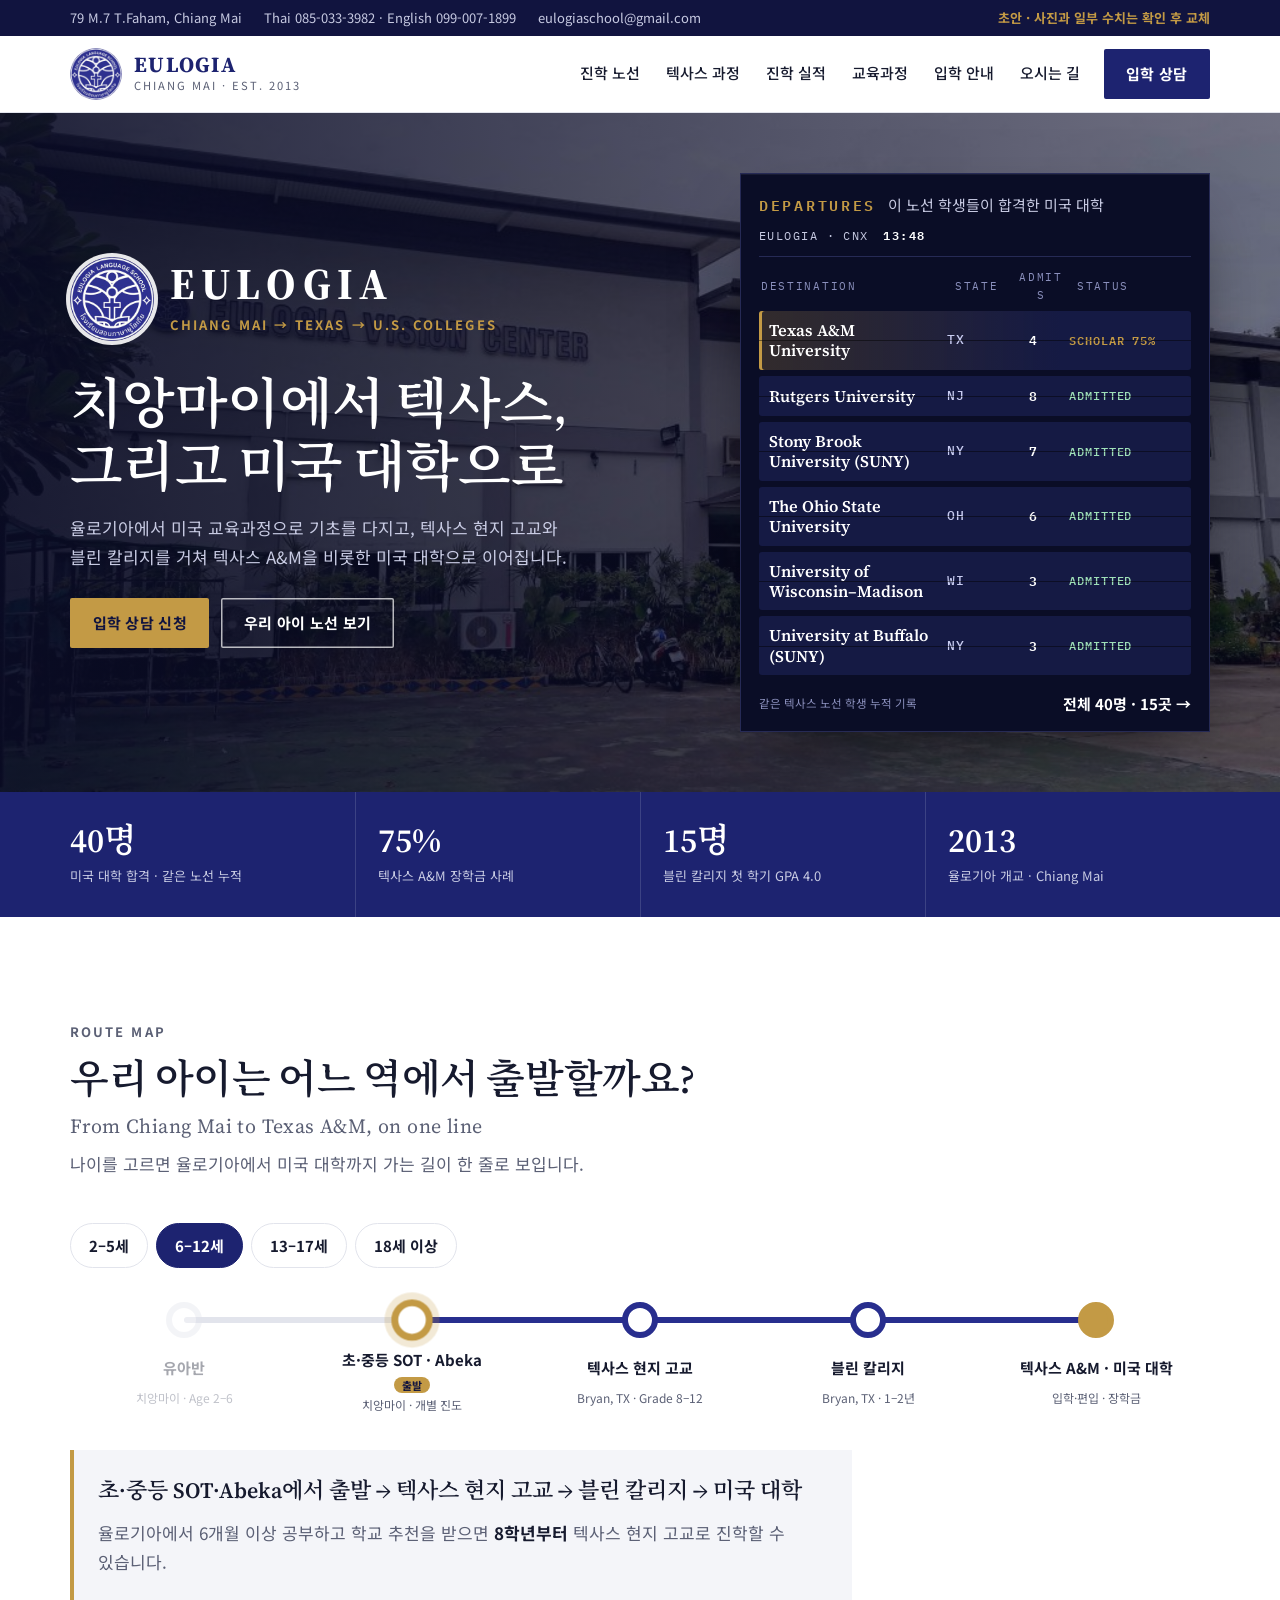
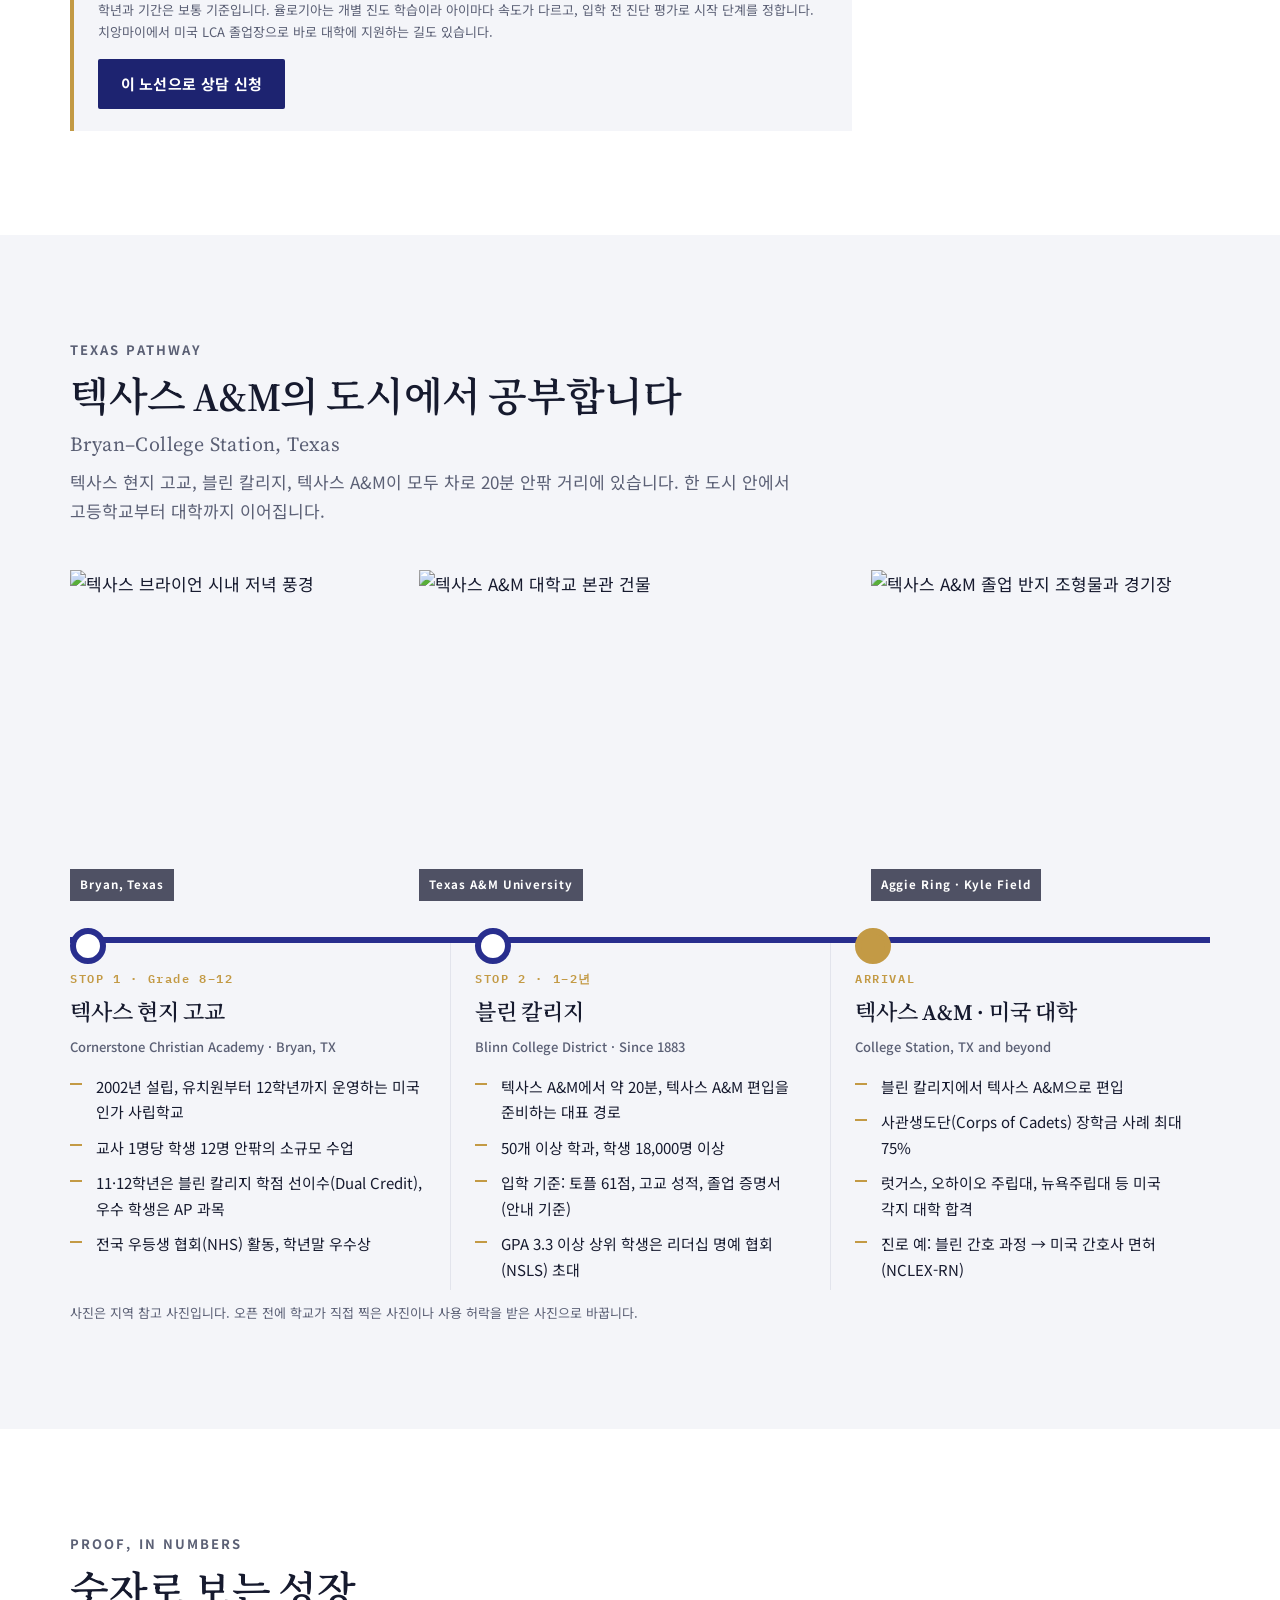
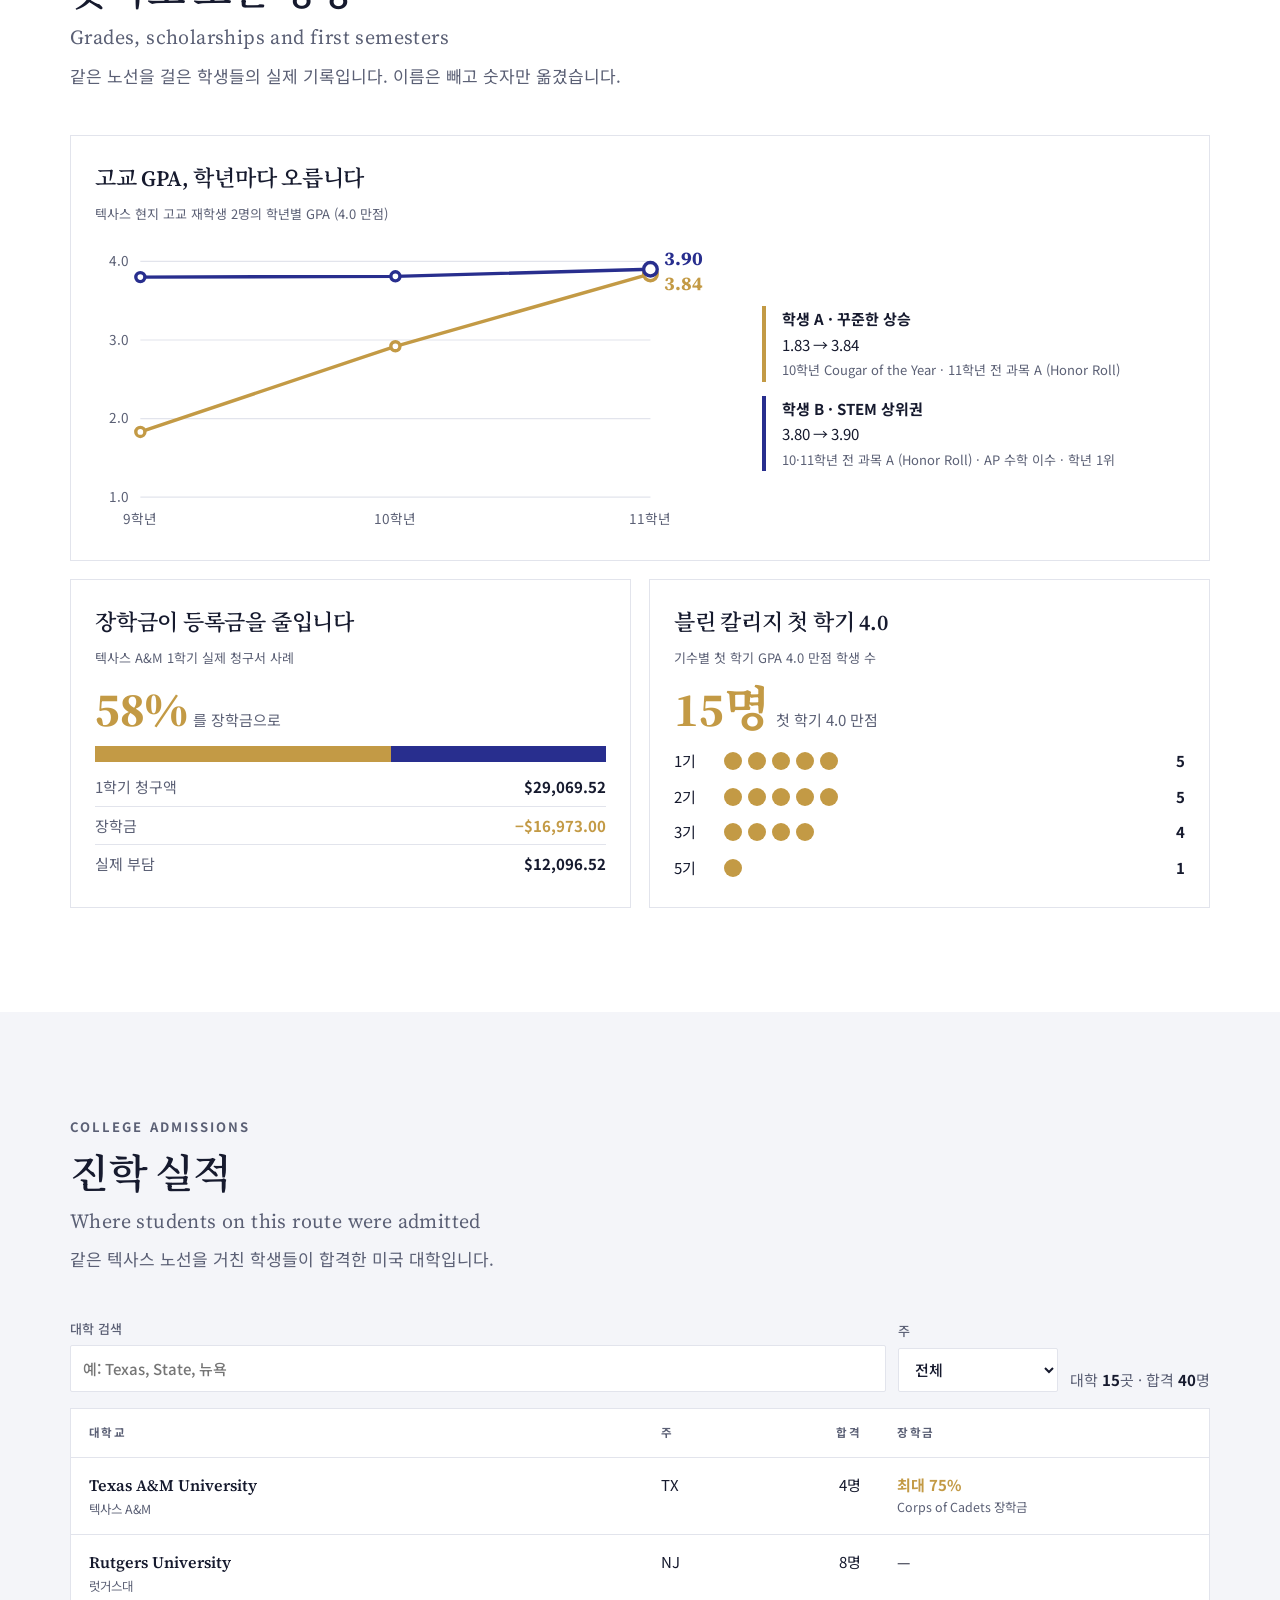
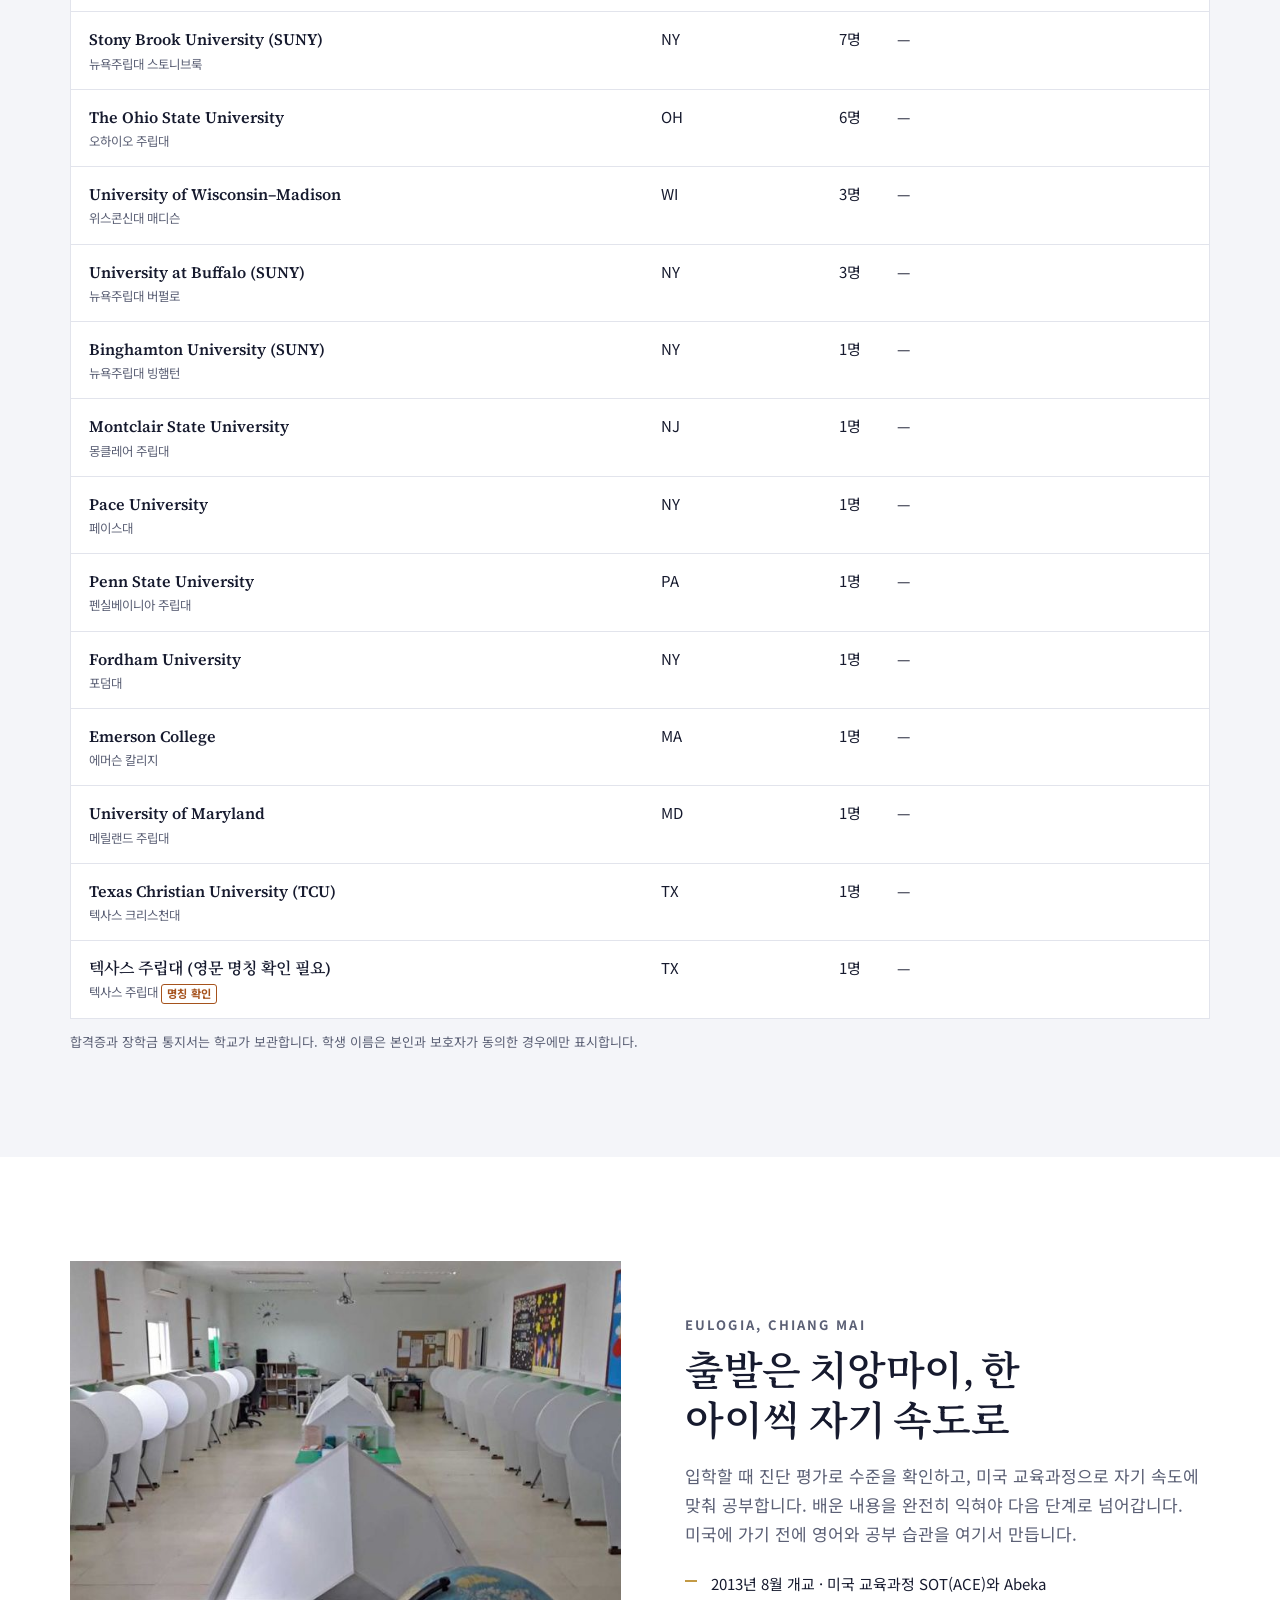
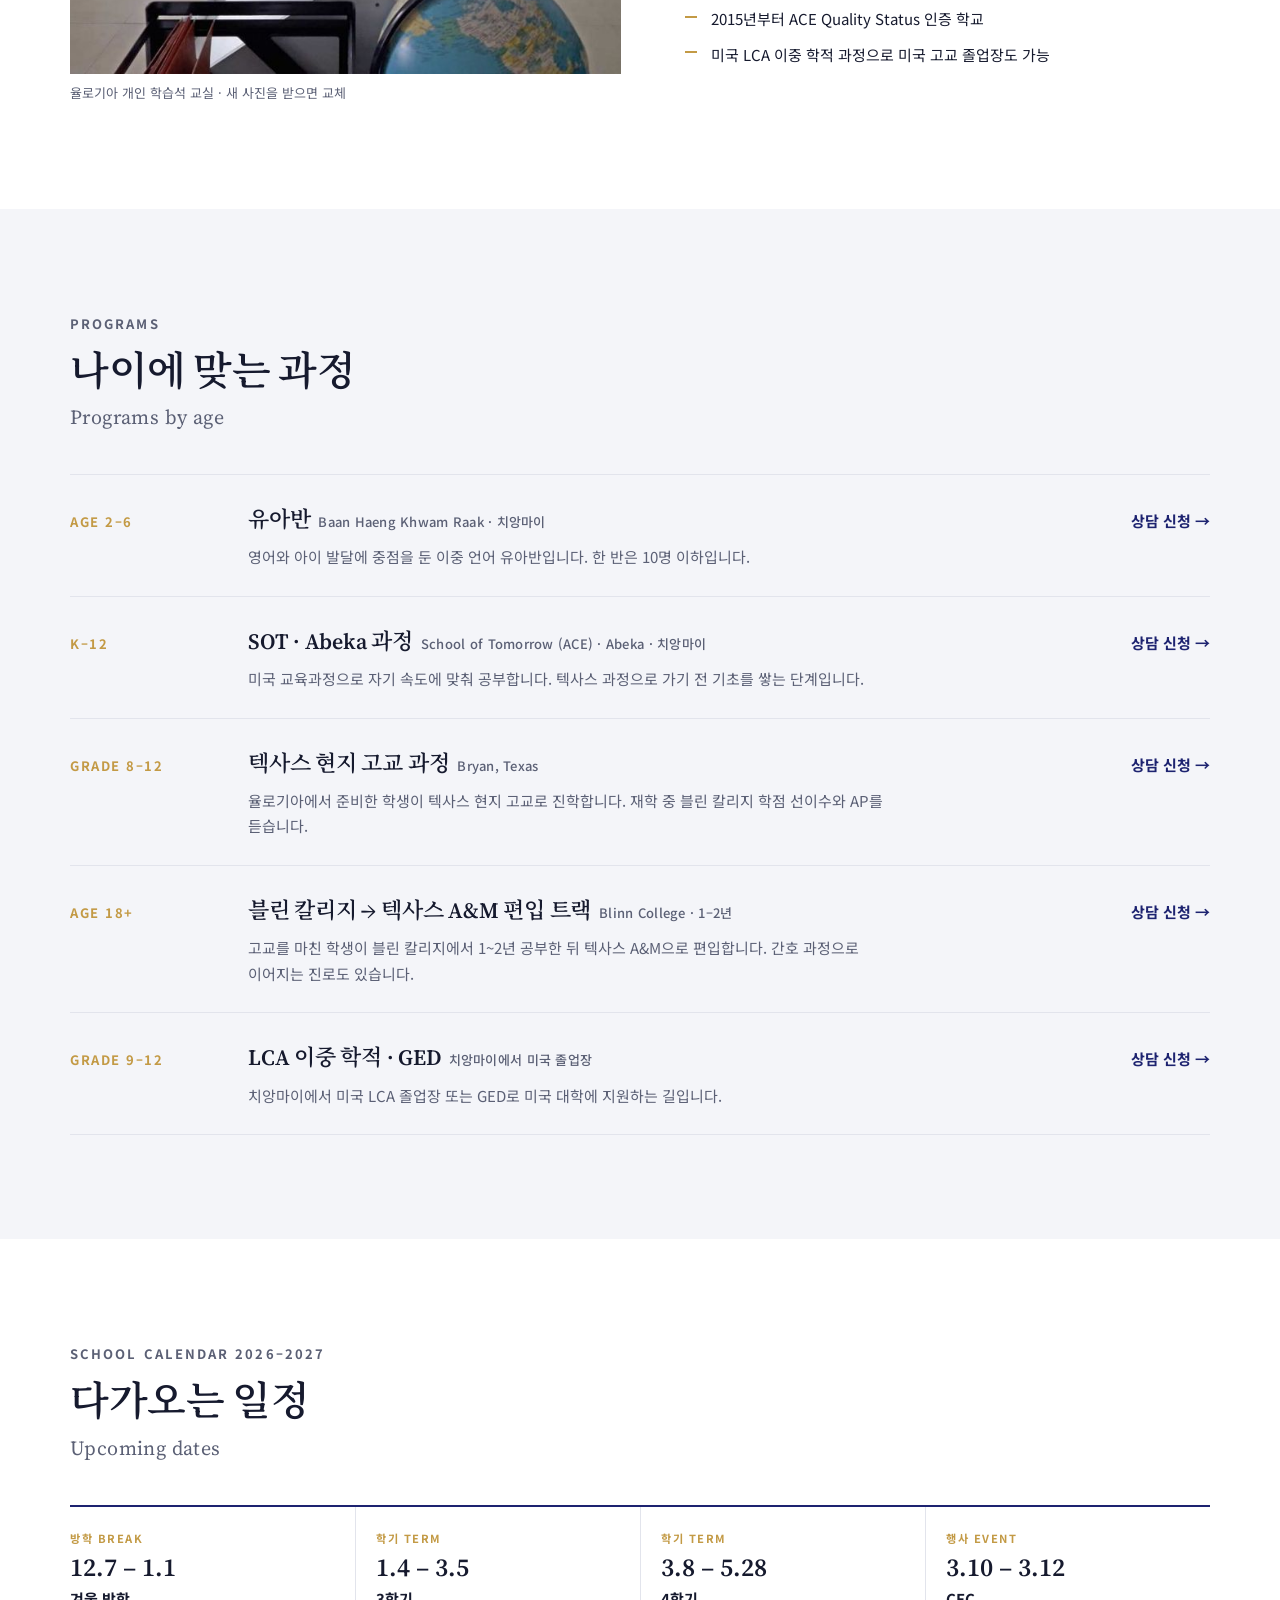
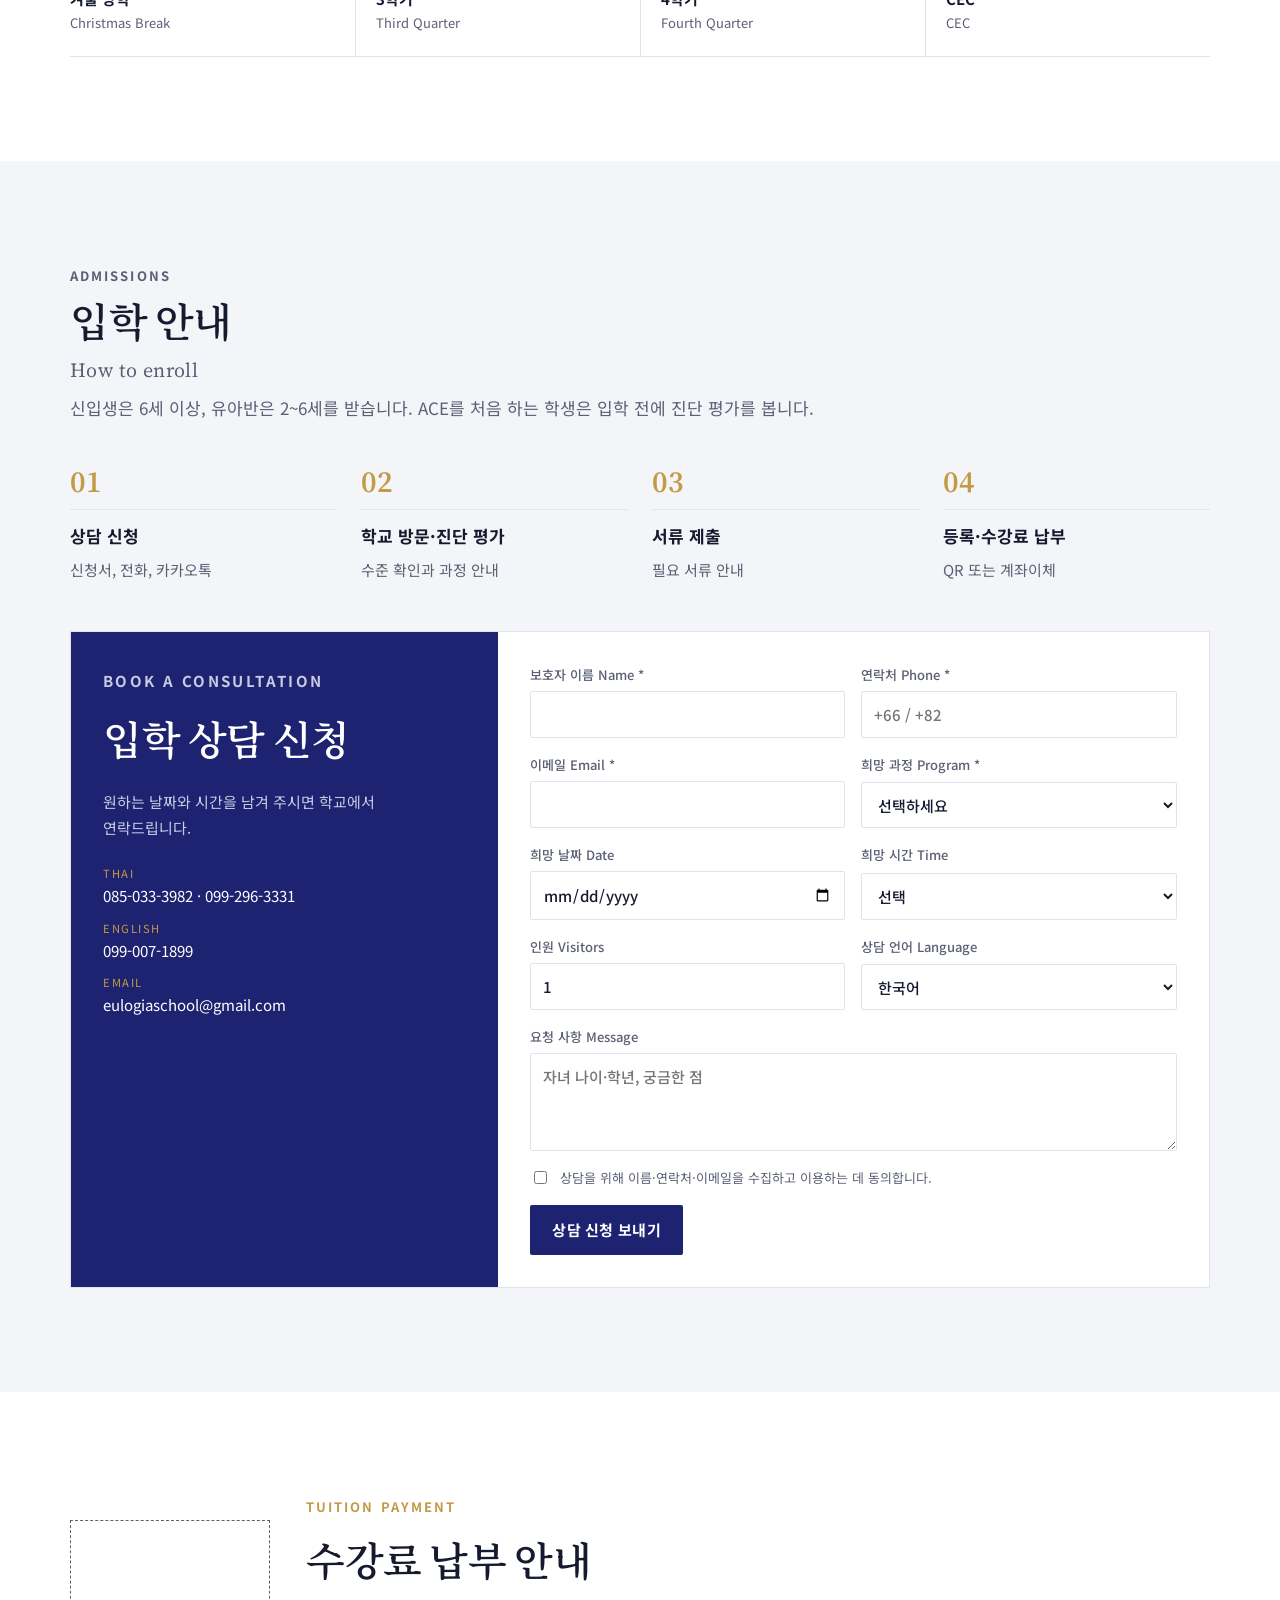
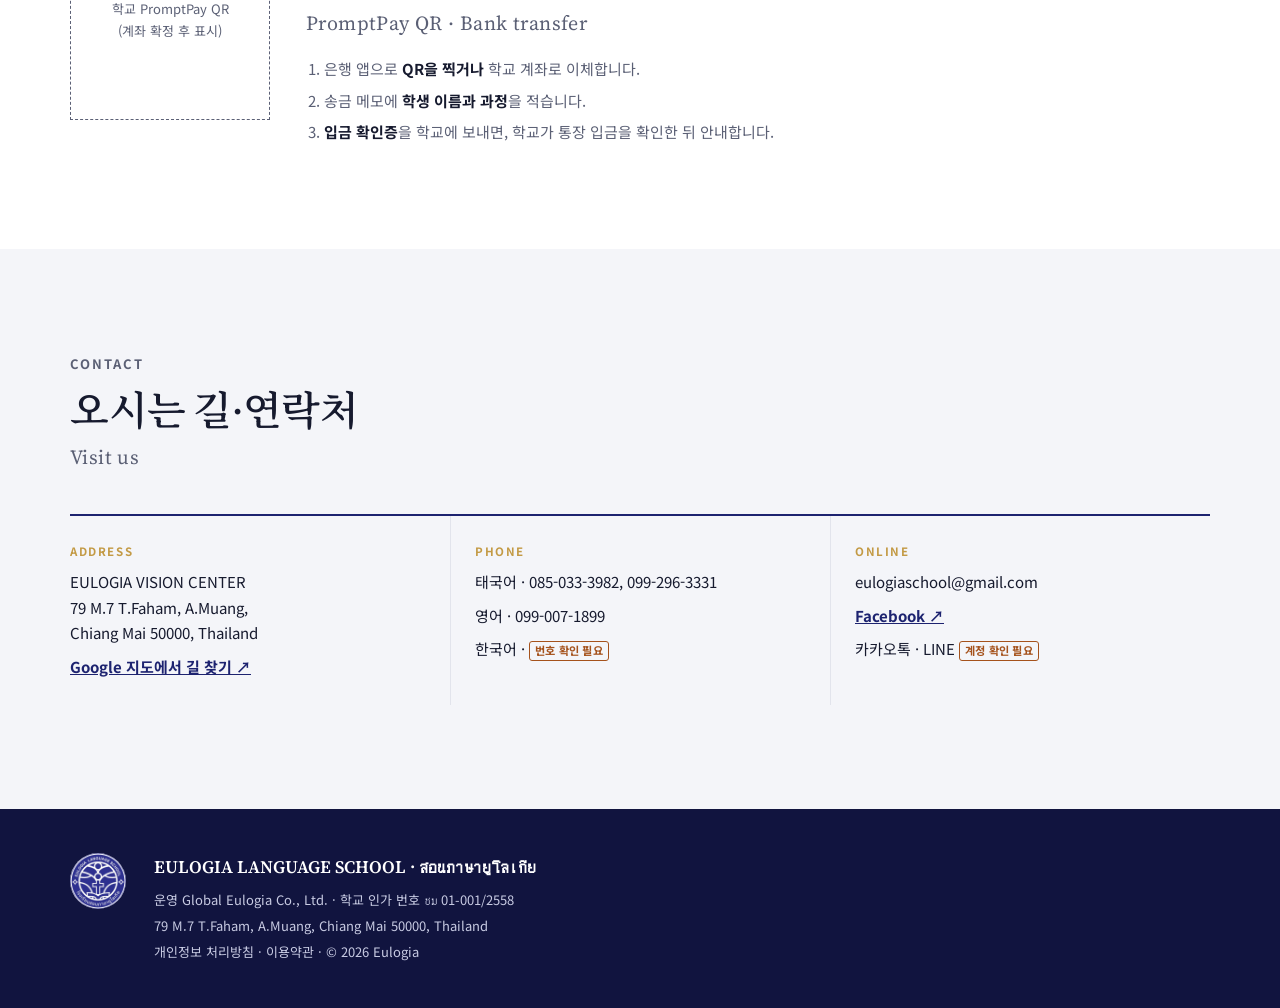
==== commit c8e4f833: "Restore the previous draft design (version 8) The client preferred the earlier look with the visible" ====
--- a/site/index.html
+++ b/site/index.html
@@ -8,7 +8,7 @@
 <meta name="description" content="치앙마이의 미국 교육과정 학교 율로기아. SOT·Abeka로 기초를 다지고 텍사스 현지 고교·블린 칼리지를 거쳐 텍사스 A&M 등 미국 대학으로. American curriculum school in Chiang Mai with a pathway to Texas and U.S. colleges.">
 <link rel="preconnect" href="https://fonts.googleapis.com">
 <link rel="preconnect" href="https://fonts.gstatic.com" crossorigin>
-<link rel="stylesheet" href="https://fonts.googleapis.com/css2?family=Cormorant+Garamond:ital,wght@0,500;0,600;1,400;1,500&family=Noto+Serif+KR:wght@400;500;600&family=Noto+Sans+KR:wght@300;400;500;700&display=swap">
+<link rel="stylesheet" href="https://fonts.googleapis.com/css2?family=Source+Serif+4:opsz,wght@8..60,400;8..60,600;8..60,700&family=Noto+Serif+KR:wght@600;700&family=Noto+Sans+KR:wght@400;500;700&family=IBM+Plex+Mono:wght@500;600&display=swap">
 <link rel="stylesheet" href="assets/css/style.css">
 </head>
 <body>
@@ -18,7 +18,7 @@
     <span>79 M.7 T.Faham, Chiang Mai</span>
     <span class="hide-sm">Thai 085-033-3982 · English 099-007-1899</span>
     <span class="hide-sm">eulogiaschool@gmail.com</span>
-    <span class="draft">Draft · 사진과 일부 수치는 확인 후 교체</span>
+    <span class="draft">초안 · 사진과 일부 수치는 확인 후 교체</span>
   </div>
 </div>
 
@@ -36,7 +36,7 @@
       <a href="#admissions">입학 안내</a>
       <a href="#contact">오시는 길</a>
     </nav>
-    <a class="btn btn-outline" href="#apply">입학 상담</a>
+    <a class="btn btn-navy" href="#apply">입학 상담</a>
   </div>
 </header>
 
@@ -48,26 +48,37 @@
     <div class="wrap hero-grid">
       <div class="hero-main">
         <div class="hero-brand">
-          <img src="assets/img/logo.jpg" alt="Eulogia 교표" width="56" height="56">
-          <p class="hero-name">EULOGIA<span>Chiang Mai · Est. 2013</span></p>
+          <img src="assets/img/logo.jpg" alt="Eulogia 교표" width="84" height="84">
+          <div>
+            <p class="hero-name">EULOGIA</p>
+            <p class="hero-place">Chiang Mai → Texas → U.S. Colleges</p>
+          </div>
         </div>
         <h1 id="hero-title">치앙마이에서 텍사스,<br>그리고 미국 대학으로</h1>
-        <p class="hero-en">From Chiang Mai to Texas, and on to America’s universities</p>
-        <span class="hero-rule" aria-hidden="true"></span>
-        <p class="hero-lede">미국 교육과정으로 기초를 다지고, 텍사스 현지 고교와 블린 칼리지를 거쳐 텍사스 A&amp;M을 비롯한 미국 대학으로 이어집니다.</p>
+        <p class="hero-lede">율로기아에서 미국 교육과정으로 기초를 다지고, 텍사스 현지 고교와 블린 칼리지를 거쳐 텍사스 A&amp;M을 비롯한 미국 대학으로 이어집니다.</p>
         <div class="hero-cta">
           <a class="btn btn-gold" href="#apply">입학 상담 신청</a>
-          <a class="link-arrow" href="#route">우리 아이 노선 보기</a>
-        </div>
-      </div>
-
-      <aside class="admit" aria-labelledby="admit-title">
-        <p class="admit-label">College Admissions</p>
-        <h2 id="admit-title">이 노선의 학생들이 합격한 대학</h2>
-        <ol class="admit-list" id="board-rows"></ol>
-        <div class="admit-foot">
-          <span>같은 텍사스 노선 학생 누적 기록</span>
-          <a href="#results">전체 <span id="board-count"></span></a>
+          <a class="btn btn-line" href="#route">우리 아이 노선 보기</a>
+        </div>
+      </div>
+
+      <aside class="board" aria-labelledby="board-title">
+        <div class="board-top">
+          <p class="board-title" id="board-title"><span>DEPARTURES</span> 이 노선 학생들이 합격한 미국 대학</p>
+          <p class="board-clock"><span>EULOGIA · CNX</span> <b id="board-clock">--:--</b></p>
+        </div>
+        <div class="board-table" role="table" aria-label="같은 진학 경로 학생들이 합격한 미국 대학">
+          <div class="board-row board-head" role="row">
+            <span role="columnheader">DESTINATION</span>
+            <span role="columnheader" class="col-state">STATE</span>
+            <span role="columnheader" class="col-n">ADMITS</span>
+            <span role="columnheader">STATUS</span>
+          </div>
+          <div id="board-rows" role="rowgroup"></div>
+        </div>
+        <div class="board-foot">
+          <span class="board-note">같은 텍사스 노선 학생 누적 기록</span>
+          <a href="#results">전체 <span id="board-count"></span> →</a>
         </div>
       </aside>
     </div>
--- a/site/assets/css/style.css
+++ b/site/assets/css/style.css
@@ -1,374 +1,405 @@
-/* Layout concept: quiet prep-school luxury — deep navy hero with a hairline admissions list, then white space, hairlines and one champagne accent. */
+/* Layout concept: an established American college-prep school site — utility bar, white masthead, full-bleed campus photo, then calm alternating bands. */
 :root {
-  --deep: #0c1029;          /* hero, footer */
-  --navy: #1a2158;          /* headings accent, buttons */
-  --navy-2: #283090;        /* logo navy, chart */
-  --gold: #a8844f;          /* rules, large numerals only */
-  --gold-ink: #8a6a3a;      /* small gold text on light */
-  --gold-lt: #cfb486;       /* gold on dark */
+  --navy: #1d2370;          /* deepened logo navy */
+  --navy-2: #282e8e;        /* logo navy */
+  --navy-deep: #11143f;
+  --gold: #c39a45;          /* muted academic gold */
+  --gold-soft: #f3ead6;
   --bg: #ffffff;
-  --band: #f5f6f9;
+  --band: #f4f5f9;
   --surface: #ffffff;
-  --ink: #141a33;
-  --muted: #5d6378;
-  --line: #e3e5ec;
-  --on-dark: #f4f3ef;
-  --on-dark-muted: #a9adc6;
-  --on-dark-line: rgba(255, 255, 255, 0.14);
+  --ink: #161a2e;
+  --muted: #5b6075;
+  --line: #e2e4ec;
+  --on-dark: #ffffff;
+  --on-dark-muted: #c8cbe3;
   --sample: #a5521c;
 
-  --f-display: "Noto Serif KR", "Apple SD Gothic Neo", Georgia, serif;
-  --f-latin: "Cormorant Garamond", "Noto Serif KR", Georgia, "Times New Roman", serif;
+  --f-serif: "Source Serif 4", "Noto Serif KR", Georgia, "Times New Roman", serif;
+  --f-mono: "IBM Plex Mono", ui-monospace, "SFMono-Regular", Menlo, Consolas, monospace;
+  --board: #0a0d26;
+  --board-line: #262a55;
+  --flap: #151a44;
   --f-sans: "Noto Sans KR", "Apple SD Gothic Neo", "Malgun Gothic", system-ui, sans-serif;
 
   --t-xs: 0.8125rem;
   --t-sm: 0.9375rem;
   --t-md: 1.0625rem;
-  --t-lg: 1.3125rem;
-  --t-xl: clamp(1.875rem, 3.2vw, 2.625rem);
-  --t-hero: clamp(2.25rem, 4.6vw, 3.75rem);
-  --wrap: 1200px;
+  --t-lg: 1.375rem;
+  --t-xl: clamp(1.75rem, 3.2vw, 2.5rem);
+  --t-hero: clamp(2.375rem, 5.4vw, 4rem);
+  --wrap: 1180px;
   color-scheme: light;
 }
 @media (prefers-color-scheme: dark) {
   :root:not([data-theme="light"]) {
-    --bg: #0f1224; --band: #12152b; --surface: #12152b; --ink: #ecebe6; --muted: #a5a9c3; --line: #262a47;
-    --navy: #c9cdf2; --navy-2: #8f96f0; --gold-ink: #c9ad7c; --deep: #080a1c; --sample: #f0a26b;
+    --bg: #0f1122; --band: #151831; --surface: #1a1d38; --ink: #e9eaf4; --muted: #a5a9c3; --line: #2a2d4c;
+    --navy: #2a318f; --navy-deep: #0a0c26; --gold-soft: #2b2617; --sample: #f0a26b;
     color-scheme: dark;
   }
 }
 :root[data-theme="dark"] {
-  --bg: #0f1224; --band: #12152b; --surface: #12152b; --ink: #ecebe6; --muted: #a5a9c3; --line: #262a47;
-  --navy: #c9cdf2; --navy-2: #8f96f0; --gold-ink: #c9ad7c; --deep: #080a1c; --sample: #f0a26b;
+  --bg: #0f1122; --band: #151831; --surface: #1a1d38; --ink: #e9eaf4; --muted: #a5a9c3; --line: #2a2d4c;
+  --navy: #2a318f; --navy-deep: #0a0c26; --gold-soft: #2b2617; --sample: #f0a26b;
   color-scheme: dark;
 }
 
 * { box-sizing: border-box; }
 html { scroll-behavior: smooth; }
 @media (prefers-reduced-motion: reduce) { html { scroll-behavior: auto; } }
-body { margin: 0; background: var(--bg); color: var(--ink); font-family: var(--f-sans); font-weight: 400; font-size: var(--t-md); line-height: 1.75; -webkit-font-smoothing: antialiased; word-break: keep-all; overflow-wrap: break-word; }
-body::before { content: ""; position: fixed; inset: 0 0 auto; height: env(safe-area-inset-top, 0px); z-index: 60; background: var(--bg); }
+body { margin: 0; background: var(--bg); color: var(--ink); font-family: var(--f-sans); font-size: var(--t-md); line-height: 1.7; -webkit-font-smoothing: antialiased; word-break: keep-all; overflow-wrap: break-word; }
+body::before { content: ""; position: fixed; inset: 0 0 auto; height: env(safe-area-inset-top, 0px); z-index: 60; background: var(--navy-deep); }
 img { max-width: 100%; display: block; }
 a { color: inherit; }
-:focus-visible { outline: 2px solid var(--gold); outline-offset: 3px; }
-h1, h2, h3 { margin: 0; text-wrap: balance; font-family: var(--f-display); font-weight: 500; letter-spacing: -0.01em; }
+:focus-visible { outline: 3px solid var(--gold); outline-offset: 2px; }
+h1, h2, h3 { margin: 0; text-wrap: balance; font-family: var(--f-serif); font-weight: 600; letter-spacing: -0.01em; }
 p { margin: 0; }
-.wrap { max-width: var(--wrap); margin-inline: auto; padding-left: max(24px, env(safe-area-inset-left, 0px)); padding-right: max(24px, env(safe-area-inset-right, 0px)); }
-@media (max-width: 600px) { .wrap { padding-left: max(18px, env(safe-area-inset-left, 0px)); padding-right: max(18px, env(safe-area-inset-right, 0px)); } }
-
-.kicker { display: flex; align-items: center; gap: 14px; font-size: 0.72rem; font-weight: 500; letter-spacing: 0.26em; text-transform: uppercase; color: var(--gold-ink); }
-.kicker::before { content: ""; width: 28px; height: 1px; background: var(--gold); }
-.sub-en { display: block; font-family: var(--f-latin); font-style: italic; font-weight: 400; font-size: 0.56em; letter-spacing: 0.01em; color: var(--muted); margin-top: 0.45em; }
-.tag-sample { display: inline-block; font-family: var(--f-sans); font-size: 0.68rem; font-weight: 500; color: var(--sample); border: 1px solid currentColor; padding: 0 0.45em; line-height: 1.6; vertical-align: middle; letter-spacing: 0.02em; }
-.fine { margin-top: 18px; font-size: var(--t-xs); color: var(--muted); }
-
-/* Buttons */
-.btn { display: inline-flex; align-items: center; justify-content: center; gap: 10px; padding: 0.95em 1.9em; border-radius: 0; font: inherit; font-size: 0.875rem; font-weight: 500; letter-spacing: 0.08em; text-decoration: none; border: 0; cursor: pointer; transition: background-color .2s, color .2s, box-shadow .2s; }
-.btn-navy { background: var(--navy); color: var(--bg); }
-.btn-navy:hover { background: var(--navy-2); }
-.btn-outline { color: var(--navy); box-shadow: inset 0 0 0 1px var(--navy); padding: 0.7em 1.4em; }
-.btn-outline:hover { background: var(--navy); color: var(--bg); }
-.btn-gold { background: var(--gold-lt); color: var(--deep); }
-.btn-gold:hover { background: #dcc59c; }
-.link-arrow { font-size: 0.875rem; font-weight: 500; letter-spacing: 0.08em; text-decoration: none; padding-bottom: 4px; border-bottom: 1px solid currentColor; }
-.link-arrow::after { content: " →"; }
+.wrap { max-width: var(--wrap); margin-inline: auto; padding-left: max(20px, env(safe-area-inset-left, 0px)); padding-right: max(20px, env(safe-area-inset-right, 0px)); }
+.kicker { font-family: var(--f-sans); font-size: var(--t-xs); font-weight: 700; letter-spacing: 0.16em; text-transform: uppercase; color: var(--gold); }
+.sub-en { display: block; font-family: var(--f-serif); font-weight: 400; font-size: 0.5em; letter-spacing: 0.02em; color: var(--muted); margin-top: 0.5em; }
+.tag-sample { display: inline-block; font-family: var(--f-sans); font-size: 0.7rem; font-weight: 700; color: var(--sample); border: 1px solid currentColor; border-radius: 3px; padding: 0 0.45em; line-height: 1.6; vertical-align: middle; letter-spacing: 0.02em; }
 
 /* Utility bar */
-.utility { background: var(--deep); color: var(--on-dark-muted); font-size: 0.75rem; letter-spacing: 0.03em; }
-.utility .wrap { display: flex; flex-wrap: wrap; gap: 4px 26px; padding-block: 8px; align-items: center; }
-.utility .draft { margin-left: auto; color: var(--gold-lt); }
-@media (max-width: 640px) { .utility .hide-sm { display: none; } }
+.utility { background: var(--navy-deep); color: var(--on-dark-muted); font-size: var(--t-xs); }
+.utility .wrap { display: flex; flex-wrap: wrap; gap: 6px 22px; padding-block: 7px; align-items: center; }
+.utility .draft { margin-left: auto; color: var(--gold); font-weight: 700; }
+@media (max-width: 640px) { .utility .hide-sm { display: none; } .utility .draft { margin-left: 0; } }
 
 /* Masthead */
 .masthead { position: sticky; top: env(safe-area-inset-top, 0px); z-index: 50; background: var(--bg); border-bottom: 1px solid var(--line); }
-.masthead .wrap { display: flex; align-items: center; gap: 28px; padding-block: 14px; }
+.masthead .wrap { display: flex; align-items: center; gap: 24px; padding-block: 12px; }
 .crest { display: flex; align-items: center; gap: 12px; text-decoration: none; min-width: 0; }
-.crest img { width: 46px; height: 46px; border-radius: 50%; }
-.crest b { display: block; font-family: var(--f-latin); font-size: 1.45rem; font-weight: 600; letter-spacing: 0.2em; line-height: 1; color: var(--navy); }
-.crest small { display: block; margin-top: 5px; font-size: 0.62rem; letter-spacing: 0.24em; text-transform: uppercase; color: var(--muted); }
-.menu { display: flex; gap: 30px; margin-left: auto; font-size: 0.9rem; }
-.menu a { text-decoration: none; color: var(--ink); padding-block: 6px; background: linear-gradient(var(--gold), var(--gold)) left bottom / 0 1px no-repeat; transition: background-size .25s; }
-.menu a:hover { background-size: 100% 1px; }
-@media (max-width: 1020px) { .menu { display: none; } .masthead .btn { margin-left: auto; } }
-@media (max-width: 420px) { .crest small { display: none; } }
-
-/* Hero */
-.hero { position: relative; background: var(--deep); color: var(--on-dark); overflow: hidden; }
-.hero-img { position: absolute; inset: 0; width: 100%; height: 100%; object-fit: cover; object-position: 30% 40%; opacity: 0.2; filter: grayscale(40%); }
-.hero::after { content: ""; position: absolute; inset: 0; background: linear-gradient(100deg, rgba(12,16,41,.96) 0%, rgba(12,16,41,.82) 55%, rgba(12,16,41,.7) 100%); }
-.hero-grid { position: relative; z-index: 1; display: grid; grid-template-columns: minmax(0, 1.1fr) minmax(0, 0.9fr); gap: clamp(40px, 7vw, 110px); align-items: center; padding-block: clamp(44px, 5.5vw, 80px); }
-.hero-brand { display: flex; align-items: center; gap: 14px; }
-.hero-brand img { width: 56px; height: 56px; border-radius: 50%; box-shadow: 0 0 0 1px var(--gold-lt), 0 0 0 5px rgba(207,180,134,.12); }
-.hero-name { font-family: var(--f-latin); font-size: 1.6rem; font-weight: 600; letter-spacing: 0.24em; line-height: 1; }
-.hero-name span { display: block; margin-top: 7px; font-family: var(--f-sans); font-size: 0.66rem; font-weight: 400; letter-spacing: 0.26em; text-transform: uppercase; color: var(--gold-lt); }
-.hero h1 { margin-top: clamp(26px, 3.4vw, 38px); font-size: var(--t-hero); font-weight: 500; line-height: 1.22; letter-spacing: -0.02em; }
-.hero-en { margin-top: 14px; font-family: var(--f-latin); font-style: italic; font-size: clamp(1.1rem, 1.6vw, 1.35rem); color: var(--on-dark-muted); }
-.hero-rule { display: block; width: 56px; height: 1px; background: var(--gold-lt); margin-top: 28px; }
-.hero-lede { margin-top: 24px; max-width: 30em; font-weight: 300; color: var(--on-dark-muted); }
-.hero-cta { display: flex; flex-wrap: wrap; align-items: center; gap: 18px 30px; margin-top: 36px; }
-.hero .link-arrow { color: var(--on-dark); }
-
-.admit { border-top: 1px solid var(--gold-lt); padding-top: 26px; min-width: 0; }
-.admit-label { font-size: 0.68rem; letter-spacing: 0.28em; text-transform: uppercase; color: var(--gold-lt); }
-.admit h2 { margin-top: 8px; font-size: 1.3rem; font-weight: 400; color: var(--on-dark); }
-.admit-list { list-style: none; margin: 20px 0 0; padding: 0; }
-.admit-list li { display: grid; grid-template-columns: minmax(0, 1fr) auto; grid-template-areas: "u c" "m c"; column-gap: 20px; padding: 14px 0; border-bottom: 1px solid var(--on-dark-line); animation: fadeUp .8s cubic-bezier(.2,.7,.2,1) both; animation-delay: calc(var(--i) * 90ms + 150ms); }
-.admit-list .u { grid-area: u; font-family: var(--f-latin); font-size: 1.32rem; font-weight: 600; line-height: 1.2; color: var(--on-dark); }
-.admit-list .m { grid-area: m; margin-top: 3px; font-size: 0.68rem; letter-spacing: 0.18em; text-transform: uppercase; color: var(--on-dark-muted); }
-.admit-list .m em { font-style: normal; color: var(--gold-lt); }
-.admit-list .c { grid-area: c; align-self: center; font-family: var(--f-latin); font-size: 1.9rem; font-weight: 500; line-height: 1; font-variant-numeric: lining-nums tabular-nums; color: var(--on-dark); }
-.admit-list .c small { font-family: var(--f-sans); font-size: 0.7rem; margin-left: 3px; color: var(--on-dark-muted); }
-.admit-list li.has-sch .u { color: var(--gold-lt); }
-.admit-foot { display: flex; flex-wrap: wrap; justify-content: space-between; gap: 8px 16px; margin-top: 16px; font-size: 0.75rem; color: var(--on-dark-muted); }
-.admit-foot a { color: var(--on-dark); text-decoration: none; letter-spacing: 0.04em; border-bottom: 1px solid var(--on-dark-line); }
-.admit-foot a:hover { border-bottom-color: var(--gold-lt); }
-@keyframes fadeUp { from { opacity: 0; transform: translateY(6px); } to { opacity: 1; transform: none; } }
-@media (prefers-reduced-motion: reduce) { .admit-list li, .dots i { animation: none !important; } }
+.crest img { width: 52px; height: 52px; border-radius: 50%; }
+.crest b { display: block; font-family: var(--f-serif); font-size: 1.35rem; font-weight: 700; letter-spacing: 0.06em; line-height: 1.1; color: var(--navy); }
+:root[data-theme="dark"] .crest b { color: var(--ink); }
+@media (prefers-color-scheme: dark) { :root:not([data-theme="light"]) .crest b { color: var(--ink); } }
+.crest small { display: block; font-size: 0.7rem; letter-spacing: 0.18em; text-transform: uppercase; color: var(--muted); }
+.menu { display: flex; gap: 26px; margin-left: auto; font-size: var(--t-sm); font-weight: 500; }
+.menu a { text-decoration: none; color: var(--ink); padding-block: 6px; border-bottom: 2px solid transparent; }
+.menu a:hover { border-bottom-color: var(--gold); }
+.btn { display: inline-flex; align-items: center; justify-content: center; gap: 8px; padding: 0.8em 1.5em; border-radius: 2px; font: inherit; font-size: var(--t-sm); font-weight: 700; letter-spacing: 0.02em; text-decoration: none; border: 0; cursor: pointer; }
+.btn-navy { background: var(--navy); color: var(--on-dark); }
+.btn-navy:hover { background: var(--navy-2); }
+.btn-gold { background: var(--gold); color: var(--navy-deep); }
+.btn-gold:hover { filter: brightness(1.06); }
+.btn-line { color: var(--on-dark); box-shadow: inset 0 0 0 1.5px rgba(255,255,255,.7); }
+.btn-line:hover { box-shadow: inset 0 0 0 1.5px #fff; }
+@media (max-width: 980px) { .menu { display: none; } .masthead .btn { margin-left: auto; padding: 0.65em 1em; } }
+@media (max-width: 420px) { .crest small { display: none; } .crest img { width: 44px; height: 44px; } }
+
+/* Hero: school identity on the left, graduates' colleges panel on the right */
+.hero { position: relative; color: var(--on-dark); background: var(--navy-deep); overflow: hidden; }
+.hero-img { position: absolute; inset: 0; width: 100%; height: 100%; object-fit: cover; object-position: 30% 40%; }
+.hero::after { content: ""; position: absolute; inset: 0; background: linear-gradient(90deg, rgba(10,12,38,.9) 0%, rgba(10,12,38,.72) 50%, rgba(10,12,38,.55) 100%); }
+.hero-grid { position: relative; z-index: 1; display: grid; grid-template-columns: minmax(0, 1fr) minmax(0, 470px); gap: clamp(28px, 5vw, 64px); align-items: center; padding-block: clamp(32px, 5vw, 60px); }
+.hero-brand { display: flex; align-items: center; gap: 16px; }
+.hero-brand img { width: 84px; height: 84px; border-radius: 50%; box-shadow: 0 0 0 4px rgba(255,255,255,.9); }
+.hero-name { font-family: var(--f-serif); font-size: clamp(2rem, 3.6vw, 2.75rem); font-weight: 700; letter-spacing: 0.14em; line-height: 1; }
+.hero-place { margin-top: 8px; font-size: var(--t-xs); letter-spacing: 0.16em; text-transform: uppercase; color: var(--gold); font-weight: 700; }
+.hero h1 { margin-top: clamp(22px, 3vw, 32px); font-size: clamp(2.1rem, 4.4vw, 3.4rem); line-height: 1.15; font-weight: 600; }
+.hero-lede { margin-top: 16px; max-width: 30em; color: var(--on-dark-muted); }
+.hero-cta { display: flex; flex-wrap: wrap; gap: 12px; margin-top: 26px; }
+
+/* Departures board */
+.board { background: var(--board); color: #fff; border: 1px solid var(--board-line); box-shadow: 0 30px 70px -30px rgba(0,0,0,.75), inset 0 1px 0 rgba(255,255,255,.06); padding: 18px 18px 14px; display: grid; gap: 12px; min-width: 0; }
+.board-top { display: flex; flex-wrap: wrap; justify-content: space-between; align-items: baseline; gap: 6px 16px; padding-bottom: 10px; border-bottom: 1px solid var(--board-line); }
+.board-title { font-size: var(--t-sm); color: var(--on-dark-muted); }
+.board-title span { font-family: var(--f-mono); font-weight: 600; letter-spacing: 0.18em; color: var(--gold); margin-right: 8px; }
+.board-clock { font-family: var(--f-mono); font-size: 0.75rem; letter-spacing: 0.12em; color: var(--on-dark-muted); }
+.board-clock b { color: #fff; font-weight: 600; margin-left: 6px; font-variant-numeric: tabular-nums; }
+.board-table { display: grid; gap: 6px; }
+.board-row { display: grid; grid-template-columns: minmax(0, 1fr) 50px 52px 112px; gap: 10px; align-items: center; }
+.board-row .col-n, .board-row.r .n { text-align: center; }
+.board-head { font-family: var(--f-mono); font-size: 0.66rem; letter-spacing: 0.16em; color: #8b90bd; padding: 0 2px; }
+#board-rows { display: grid; gap: 6px; }
+.board-row.r { background: var(--flap); padding: 9px 10px; border-radius: 3px; position: relative; animation: rise .55s cubic-bezier(.2,.7,.2,1) both; animation-delay: calc(var(--i) * 110ms); }
+.board-row.r::after { content: ""; position: absolute; left: 0; right: 0; top: 50%; height: 1px; background: rgba(0,0,0,.45); pointer-events: none; }
+.board-row.r > span { font-family: var(--f-mono); font-weight: 500; font-size: 0.82rem; letter-spacing: 0.04em; text-transform: uppercase; white-space: nowrap; overflow: hidden; text-overflow: ellipsis; min-width: 0; }
+.board-row.r .dest { font-family: var(--f-serif); font-weight: 600; font-size: 1.02rem; letter-spacing: 0; text-transform: none; white-space: normal; line-height: 1.25; word-break: keep-all; }
+.board-row.r .st, .board-row.r .n { color: #c9cdf2; font-variant-numeric: tabular-nums; }
+.board-row.r .n { font-weight: 600; color: #fff; }
+.board-row.r .status { font-size: 0.72rem; color: #9fe0b8; letter-spacing: 0.08em; }
+.board-row.r.now { background: linear-gradient(90deg, rgba(195,154,69,.22), var(--flap) 70%); box-shadow: inset 3px 0 0 var(--gold); }
+.board-row.r.now .status { color: var(--gold); font-weight: 600; }
+.board-foot { display: flex; justify-content: space-between; align-items: center; gap: 10px; padding-top: 4px; }
+.board-foot a { color: #fff; font-size: var(--t-sm); font-weight: 700; text-decoration: none; margin-left: auto; }
+.board-foot a:hover { color: var(--gold); }
+.board-note { font-size: 0.72rem; color: #8b90bd; }
+@keyframes rise { from { opacity: 0; transform: translateY(8px); } to { opacity: 1; transform: none; } }
+@media (prefers-reduced-motion: reduce) { .board-row.r { animation: none; } }
+@media (max-width: 600px) {
+  .board { padding: 14px 12px 12px; }
+  .board-row { grid-template-columns: minmax(0, 1fr) 34px 96px; gap: 8px; }
+  .board-row .col-state, .board-row .st { display: none; }
+  .board-row.r .dest { font-size: 0.92rem; }
+  .board-row.r .status { font-size: 0.64rem; }
+  .board-row.r.extra { display: none; }
+}
+
+/* Route map (subway line) */
+.route-sec { background: var(--bg); }
+.ages { display: flex; flex-wrap: wrap; gap: 8px; margin-bottom: 34px; }
+.age-btn { font: inherit; font-size: var(--t-sm); font-weight: 700; padding: 0.6em 1.2em; border-radius: 999px; border: 1.5px solid var(--line); background: var(--surface); color: var(--ink); cursor: pointer; }
+.age-btn:hover { border-color: var(--navy-2); }
+.age-btn[aria-pressed="true"] { background: var(--navy); border-color: var(--navy); color: var(--on-dark); }
+.line { list-style: none; margin: 0; padding: 0; display: grid; grid-template-columns: repeat(5, minmax(0, 1fr)); position: relative; }
+.line::before { content: ""; position: absolute; left: 10%; right: 10%; top: 15px; height: 6px; border-radius: 3px; background: var(--line); }
+.line li { position: relative; display: grid; justify-items: center; text-align: center; gap: 4px; padding: 0 6px; min-width: 0; }
+.line li::before { content: ""; position: absolute; top: 15px; height: 6px; left: -50%; right: 50%; background: var(--navy-2); transform-origin: left; transform: scaleX(var(--on, 0)); transition: transform .5s ease; z-index: 0; }
+.line li:first-child::before { display: none; }
+.line .stop { position: relative; z-index: 1; width: 36px; height: 36px; border-radius: 50%; background: var(--surface); border: 6px solid var(--line); transition: border-color .3s, transform .3s; }
+.line li.on .stop { border-color: var(--navy-2); }
+.line li.here .stop { border-color: var(--gold); transform: scale(1.15); box-shadow: 0 0 0 6px rgba(195,154,69,.22); }
+.line li.goal .stop { border-color: var(--gold); background: var(--gold); }
+.line li.past { opacity: .38; }
+.line b { margin-top: 8px; font-size: var(--t-sm); line-height: 1.35; word-break: keep-all; }
+.line .lbl { font-size: 0.75rem; color: var(--muted); line-height: 1.4; word-break: keep-all; }
+.line li.here b::after { content: "출발"; display: block; width: max-content; margin: 6px auto 0; font-size: 0.68rem; font-weight: 700; color: var(--navy-deep); background: var(--gold); padding: 1px 8px; border-radius: 999px; }
+.route-out { margin-top: 36px; display: grid; gap: 10px; max-width: 46em; padding: 22px 24px; background: var(--band); border-left: 4px solid var(--gold); }
+.route-start { font-family: var(--f-serif); font-size: var(--t-lg); font-weight: 600; }
+.route-years { color: var(--muted); }
+.route-years b { color: var(--ink); }
+.route-out .btn { justify-self: start; margin-top: 6px; }
+@media (prefers-reduced-motion: reduce) { .line li::before, .line .stop { transition: none; } }
+@media (max-width: 760px) {
+  .line { grid-template-columns: minmax(0, 1fr); gap: 0; }
+  .line::before { left: 17px; right: auto; top: 18px; bottom: 18px; width: 6px; height: auto; }
+  .line li { grid-template-columns: 36px minmax(0, 1fr); justify-items: start; text-align: left; column-gap: 14px; row-gap: 0; padding: 0 0 18px; }
+  .line li::before { left: 15px; right: auto; top: -100%; bottom: 50%; width: 6px; height: auto; transform-origin: top; transform: scaleY(var(--on, 0)); }
+  .line .stop { grid-row: 1 / span 2; }
+  .line b { margin-top: 4px; }
+  .line li.here b::after { display: inline-block; margin: 0 0 0 8px; }
+}
+
 @media (max-width: 900px) {
-  .hero-grid { grid-template-columns: minmax(0, 1fr); gap: 40px; padding-block: 44px 40px; }
+  .hero-grid { grid-template-columns: minmax(0, 1fr); padding-block: 28px; gap: 24px; }
+  .hero::after { background: linear-gradient(180deg, rgba(10,12,38,.82) 0%, rgba(10,12,38,.9) 100%); }
 }
 @media (max-width: 600px) {
-  .hero h1 { font-size: 1.95rem; margin-top: 26px; }
-  .hero-en { font-size: 1.02rem; }
-  .hero-rule, .hero-lede { display: none; }
-  .hero-cta { margin-top: 24px; }
-  .admit { padding-top: 20px; }
-  .admit h2 { font-size: 1.1rem; }
-  .admit-list { margin-top: 10px; }
-  .admit-list li { padding: 10px 0; }
-  .admit-list .u { font-size: 1.12rem; }
-  .admit-list .c { font-size: 1.5rem; }
-  .admit-list li.extra { display: none; }
+  .hero-brand img { width: 60px; height: 60px; box-shadow: 0 0 0 3px rgba(255,255,255,.9); }
+  .hero h1 { margin-top: 18px; }
+  .hero-lede { display: none; }
+  .hero-cta { margin-top: 18px; }
+  .hero-name { font-size: 1.7rem; }
+  .hero-place { font-size: 0.66rem; letter-spacing: 0.08em; }
+  .hero-brand img { width: 52px; height: 52px; }
+  .hero h1 { font-size: 1.9rem; }
 }
 
 /* Stats */
-.stats { background: var(--bg); border-bottom: 1px solid var(--line); }
+.stats { background: var(--navy); color: var(--on-dark); }
 .stats dl { margin: 0; display: grid; grid-template-columns: repeat(4, minmax(0, 1fr)); }
-.stats dl > div { padding: 40px 28px; border-left: 1px solid var(--line); min-width: 0; }
+.stats dl > div { padding: 30px 22px; border-left: 1px solid rgba(255,255,255,.14); min-width: 0; }
 .stats dl > div:first-child { border-left: 0; padding-left: 0; }
-.stats dt { font-family: var(--f-latin); font-size: clamp(2.6rem, 4.4vw, 3.6rem); font-weight: 500; line-height: 1; color: var(--navy); font-variant-numeric: lining-nums tabular-nums; }
-.stats dt span { font: inherit; }
-.stats dd { margin: 12px 0 0; font-size: var(--t-xs); color: var(--muted); letter-spacing: 0.02em; }
+.stats dt { font-family: var(--f-serif); font-size: 2.1rem; font-weight: 600; line-height: 1.1; font-variant-numeric: tabular-nums; }
+.stats dd { margin: 6px 0 0; font-size: var(--t-xs); color: var(--on-dark-muted); }
 @media (max-width: 820px) {
   .stats dl { grid-template-columns: repeat(2, minmax(0, 1fr)); }
-  .stats dl > div { padding: 26px 0; border-left: 0; border-top: 1px solid var(--line); }
+  .stats dl > div { padding: 22px 0; border-left: 0; border-top: 1px solid rgba(255,255,255,.14); }
   .stats dl > div:nth-child(-n+2) { border-top: 0; }
-  .stats dl > div:nth-child(even) { padding-left: 20px; border-left: 1px solid var(--line); }
+  .stats dl > div:nth-child(even) { padding-left: 18px; }
 }
 
 /* Sections */
-.section { padding-block: clamp(80px, 10vw, 136px); }
+.section { padding-block: clamp(64px, 9vw, 104px); }
 .section.band { background: var(--band); }
-.head { display: grid; gap: 16px; max-width: 46em; margin-bottom: clamp(40px, 5vw, 64px); }
-.head h2 { font-size: var(--t-xl); line-height: 1.3; }
-.head p:not(.kicker) { color: var(--muted); font-weight: 300; }
-
-/* Route map */
-.ages { display: flex; flex-wrap: wrap; gap: 4px 28px; margin-bottom: 52px; border-bottom: 1px solid var(--line); }
-.age-btn { font: inherit; font-size: var(--t-sm); padding: 10px 0 14px; margin-bottom: -1px; border: 0; border-bottom: 2px solid transparent; background: none; color: var(--muted); cursor: pointer; letter-spacing: 0.02em; }
-.age-btn:hover { color: var(--ink); }
-.age-btn[aria-pressed="true"] { color: var(--ink); font-weight: 500; border-bottom-color: var(--gold); }
-.line { list-style: none; margin: 0; padding: 0; display: grid; grid-template-columns: repeat(5, minmax(0, 1fr)); position: relative; }
-.line::before { content: ""; position: absolute; left: 10%; right: 10%; top: 8px; height: 1px; background: var(--line); }
-.line li { position: relative; display: grid; justify-items: center; text-align: center; gap: 4px; padding: 0 10px; min-width: 0; }
-.line li::before { content: ""; position: absolute; top: 8px; height: 1px; left: -50%; right: 50%; background: var(--navy); transform-origin: left; transform: scaleX(var(--on, 0)); transition: transform .6s ease; }
-.line li:first-child::before { display: none; }
-.line .stop { position: relative; z-index: 1; width: 17px; height: 17px; border-radius: 50%; background: var(--bg); border: 1px solid var(--muted); transition: all .3s; }
-.line li.on .stop { border-color: var(--navy); background: var(--navy); }
-.line li.here .stop { background: var(--gold); border-color: var(--gold); box-shadow: 0 0 0 6px rgba(168,132,79,.18); }
-.line li.goal .stop { border-color: var(--gold); }
-.line li.past { opacity: .35; }
-.line b { margin-top: 16px; font-family: var(--f-display); font-weight: 500; font-size: var(--t-md); line-height: 1.4; }
-.line .lbl { font-size: 0.75rem; color: var(--muted); line-height: 1.5; letter-spacing: 0.02em; }
-.line li.here b::after { content: "출발"; display: block; width: max-content; margin: 8px auto 0; font-family: var(--f-sans); font-size: 0.66rem; font-weight: 500; letter-spacing: 0.16em; color: var(--gold-ink); }
-.route-out { margin-top: 52px; padding-top: 28px; border-top: 1px solid var(--line); display: grid; gap: 12px; max-width: 46em; }
-.route-start { font-family: var(--f-display); font-size: var(--t-lg); }
-.route-years { color: var(--muted); font-weight: 300; }
-.route-years b { color: var(--ink); font-weight: 500; }
-.route-out .fine { margin-top: 0; }
-.route-out .btn { justify-self: start; margin-top: 10px; }
-@media (prefers-reduced-motion: reduce) { .line li::before, .line .stop { transition: none; } }
-@media (max-width: 760px) {
-  .ages { gap: 2px 18px; }
-  .line { grid-template-columns: minmax(0, 1fr); }
-  .line::before { left: 8px; right: auto; top: 8px; bottom: 30px; width: 1px; height: auto; }
-  .line li { grid-template-columns: 17px minmax(0, 1fr); justify-items: start; text-align: left; column-gap: 18px; row-gap: 0; padding: 0 0 24px; }
-  .line li::before { left: 8px; right: auto; top: -100%; bottom: 50%; width: 1px; height: auto; transform-origin: top; transform: scaleY(var(--on, 0)); }
-  .line .stop { grid-row: 1 / span 2; margin-top: 4px; }
-  .line b { margin-top: 0; }
-  .line li.here b::after { display: inline; margin: 0 0 0 10px; }
-}
+.head { display: grid; gap: 12px; max-width: 44em; margin-bottom: 44px; }
+.head h2 { font-size: var(--t-xl); line-height: 1.22; }
+.head p { color: var(--muted); }
+
+/* Feature rows (image + text) */
+.feature { display: grid; grid-template-columns: minmax(0, 1.05fr) minmax(0, 1fr); gap: clamp(28px, 5vw, 64px); align-items: center; }
+.feature + .feature { margin-top: clamp(56px, 8vw, 88px); }
+.feature.flip .feature-media { order: 2; }
+.feature-media img { width: 100%; height: auto; aspect-ratio: 4 / 3; object-fit: cover; }
+.feature-media figcaption { margin-top: 8px; font-size: var(--t-xs); color: var(--muted); }
+.feature-media { margin: 0; }
+.feature h3 { font-size: var(--t-xl); line-height: 1.25; margin-top: 10px; }
+.feature p { color: var(--muted); margin-top: 16px; }
+.ticks { list-style: none; margin: 22px 0 0; padding: 0; display: grid; gap: 10px; }
+.ticks li { padding-left: 26px; position: relative; font-size: var(--t-sm); }
+.ticks li::before { content: ""; position: absolute; left: 0; top: 0.62em; width: 12px; height: 2px; background: var(--gold); }
+.diploma { aspect-ratio: 4 / 3; background: var(--gold-soft); display: grid; place-items: center; padding: 28px; }
+.diploma-card { background: var(--surface); width: min(100%, 360px); padding: 30px 26px; text-align: center; box-shadow: 0 18px 40px -24px rgba(17,20,63,.45); outline: 1px solid var(--line); outline-offset: -10px; }
+.diploma-card .k { font-size: 0.7rem; letter-spacing: 0.2em; text-transform: uppercase; color: var(--muted); }
+.diploma-card b { display: block; font-family: var(--f-serif); font-size: 1.5rem; margin-top: 10px; color: var(--navy); }
+:root[data-theme="dark"] .diploma-card b { color: var(--ink); }
+@media (prefers-color-scheme: dark) { :root:not([data-theme="light"]) .diploma-card b { color: var(--ink); } }
+.diploma-card span { display: block; font-size: var(--t-xs); color: var(--muted); margin-top: 10px; }
+@media (max-width: 860px) { .feature { grid-template-columns: minmax(0, 1fr); } .feature.flip .feature-media { order: 0; } }
+
+/* Programs */
+.programs { list-style: none; margin: 0; padding: 0; border-top: 1px solid var(--line); }
+.programs li { display: grid; grid-template-columns: 150px minmax(0, 1fr) auto; gap: 28px; align-items: baseline; padding: 26px 0; border-bottom: 1px solid var(--line); }
+.programs .age { font-size: var(--t-xs); font-weight: 700; letter-spacing: 0.12em; text-transform: uppercase; color: var(--gold); }
+.programs h3 { font-size: var(--t-lg); }
+.programs h3 small { font-family: var(--f-sans); font-size: var(--t-xs); font-weight: 500; color: var(--muted); margin-left: 8px; letter-spacing: 0.02em; }
+.programs p { color: var(--muted); font-size: var(--t-sm); margin-top: 6px; max-width: 44em; }
+.programs a { font-size: var(--t-sm); font-weight: 700; color: var(--navy); text-decoration: none; white-space: nowrap; }
+:root[data-theme="dark"] .programs a { color: var(--ink); }
+@media (prefers-color-scheme: dark) { :root:not([data-theme="light"]) .programs a { color: var(--ink); } }
+.programs a:hover { text-decoration: underline; text-decoration-color: var(--gold); text-underline-offset: 4px; }
+@media (max-width: 720px) { .programs li { grid-template-columns: minmax(0, 1fr); gap: 4px; } }
+
+/* Results table */
+.tools { display: flex; flex-wrap: wrap; gap: 12px; align-items: end; margin-bottom: 16px; }
+.field { display: grid; gap: 5px; font-size: var(--t-xs); color: var(--muted); font-weight: 500; min-width: 0; }
+.field input, .field select, .field textarea { font: inherit; font-size: var(--t-sm); color: var(--ink); background: var(--surface); border: 1px solid var(--line); border-radius: 2px; padding: 0.65em 0.8em; width: 100%; min-width: 0; }
+.field input:focus, .field select:focus, .field textarea:focus { border-color: var(--navy-2); outline: none; box-shadow: 0 0 0 3px rgba(40,46,142,.15); }
+.tools .field:first-child { flex: 1 1 260px; }
+.tools .field:nth-child(2) { flex: 0 1 160px; }
+.summary { margin-left: auto; font-size: var(--t-sm); color: var(--muted); }
+.summary b { color: var(--ink); font-variant-numeric: tabular-nums; }
+.table-box { overflow-x: auto; background: var(--surface); border: 1px solid var(--line); }
+table { width: 100%; border-collapse: collapse; min-width: 640px; font-size: var(--t-sm); }
+th, td { text-align: left; padding: 14px 18px; border-bottom: 1px solid var(--line); vertical-align: top; }
+th { font-size: 0.72rem; letter-spacing: 0.12em; text-transform: uppercase; color: var(--muted); font-weight: 700; }
+tbody tr:last-child td { border-bottom: 0; }
+td.yr { font-variant-numeric: tabular-nums; font-weight: 700; }
+td .uni { font-family: var(--f-serif); font-weight: 600; font-size: 1rem; }
+td .sch { font-weight: 700; color: var(--gold); }
+td small { display: block; color: var(--muted); font-size: 0.78rem; }
+.empty { padding: 24px; color: var(--muted); }
+.fine { margin-top: 12px; font-size: var(--t-xs); color: var(--muted); }
+
+/* Calendar */
+.cal { list-style: none; margin: 0; padding: 0; display: grid; grid-template-columns: repeat(4, minmax(0, 1fr)); gap: 0; border-top: 2px solid var(--navy); }
+.cal li { padding: 22px 20px 22px 0; display: grid; gap: 4px; align-content: start; min-width: 0; border-bottom: 1px solid var(--line); }
+.cal li + li { padding-left: 20px; border-left: 1px solid var(--line); }
+.cal .k { font-size: 0.7rem; font-weight: 700; letter-spacing: 0.14em; text-transform: uppercase; color: var(--gold); }
+.cal .d { font-family: var(--f-serif); font-weight: 600; font-size: 1.6rem; font-variant-numeric: tabular-nums; line-height: 1.2; }
+.cal .t { font-weight: 700; font-size: var(--t-sm); }
+.cal .t small { display: block; font-weight: 400; color: var(--muted); font-size: var(--t-xs); }
+@media (max-width: 900px) { .cal { grid-template-columns: repeat(2, minmax(0, 1fr)); } .cal li:nth-child(3) { padding-left: 0; border-left: 0; } }
+@media (max-width: 460px) { .cal { grid-template-columns: minmax(0, 1fr); } .cal li + li { padding-left: 0; border-left: 0; } }
+
+/* Admissions */
+.steps { list-style: none; margin: 0 0 48px; padding: 0; display: grid; grid-template-columns: repeat(4, minmax(0, 1fr)); gap: 24px; counter-reset: s; }
+.steps li { display: grid; gap: 6px; min-width: 0; }
+.steps li::before { counter-increment: s; content: "0" counter(s); font-family: var(--f-serif); font-size: 1.9rem; font-weight: 600; color: var(--gold); line-height: 1; padding-bottom: 12px; border-bottom: 1px solid var(--line); margin-bottom: 6px; }
+.steps b { font-size: var(--t-md); }
+.steps span { color: var(--muted); font-size: var(--t-sm); }
+@media (max-width: 760px) { .steps { grid-template-columns: repeat(2, minmax(0, 1fr)); } }
+
+.apply { display: grid; grid-template-columns: minmax(0, 0.75fr) minmax(0, 1.25fr); background: var(--surface); border: 1px solid var(--line); }
+.apply aside { background: var(--navy); color: var(--on-dark); padding: 36px 32px; display: grid; gap: 14px; align-content: start; }
+.apply aside h3 { font-size: var(--t-xl); }
+.apply aside p { color: var(--on-dark-muted); font-size: var(--t-sm); }
+.apply aside dl { margin: 10px 0 0; display: grid; gap: 10px; font-size: var(--t-sm); }
+.apply aside dt { font-size: 0.7rem; letter-spacing: 0.14em; text-transform: uppercase; color: var(--gold); }
+.apply aside dd { margin: 0; }
+.form { padding: 32px; display: grid; grid-template-columns: repeat(2, minmax(0, 1fr)); gap: 16px; }
+.form .full { grid-column: 1 / -1; }
+.check { display: flex; gap: 10px; align-items: flex-start; font-size: var(--t-xs); color: var(--muted); }
+.check input { margin-top: 4px; }
+.form-msg { grid-column: 1 / -1; font-size: var(--t-sm); padding: 12px 14px; background: var(--band); border-left: 3px solid var(--gold); }
+@media (max-width: 860px) { .apply { grid-template-columns: minmax(0, 1fr); } .apply aside, .form { padding: 24px 20px; } }
+@media (max-width: 520px) { .form { grid-template-columns: minmax(0, 1fr); } }
+
+/* Tuition */
+.pay { display: grid; grid-template-columns: 200px minmax(0, 1fr); gap: 36px; align-items: center; }
+.qr-box { aspect-ratio: 1; width: 100%; max-width: 200px; border: 1px dashed var(--muted); display: grid; place-items: center; text-align: center; color: var(--muted); font-size: var(--t-xs); padding: 16px; background: var(--surface); }
+.pay h2 { font-size: var(--t-xl); margin-top: 10px; }
+.pay ol { margin: 16px 0 0; padding-left: 1.2em; display: grid; gap: 6px; color: var(--muted); font-size: var(--t-sm); }
+.pay ol b { color: var(--ink); }
+@media (max-width: 640px) { .pay { grid-template-columns: minmax(0, 1fr); } }
+
+/* Contact */
+.contact { display: grid; grid-template-columns: repeat(3, minmax(0, 1fr)); gap: 0; border-top: 2px solid var(--navy); }
+.contact > div { padding: 26px 24px 26px 0; display: grid; gap: 8px; align-content: start; min-width: 0; overflow-wrap: anywhere; }
+.contact > div + div { padding-left: 24px; border-left: 1px solid var(--line); }
+.contact h3 { font-family: var(--f-sans); font-size: 0.72rem; font-weight: 700; letter-spacing: 0.14em; text-transform: uppercase; color: var(--gold); }
+.contact p { font-size: var(--t-sm); }
+.contact a { font-size: var(--t-sm); font-weight: 700; color: var(--navy); }
+:root[data-theme="dark"] .contact a { color: var(--ink); }
+@media (prefers-color-scheme: dark) { :root:not([data-theme="light"]) .contact a { color: var(--ink); } }
+@media (max-width: 820px) { .contact { grid-template-columns: minmax(0, 1fr); } .contact > div + div { padding-left: 0; border-left: 0; border-top: 1px solid var(--line); } }
+
+/* Footer */
+.footer { background: var(--navy-deep); color: var(--on-dark-muted); font-size: var(--t-xs); padding-bottom: 84px; }
+.footer .wrap { padding-block: 44px; display: grid; grid-template-columns: auto minmax(0, 1fr); gap: 20px 28px; align-items: start; }
+.footer img { width: 56px; height: 56px; border-radius: 50%; }
+.footer b { display: block; color: var(--on-dark); font-family: var(--f-serif); font-size: 1.1rem; font-weight: 600; margin-bottom: 6px; }
+.footer p + p { margin-top: 4px; }
+@media (min-width: 761px) { .footer { padding-bottom: 0; } }
+
+/* Mobile action bar */
+.mbar { position: fixed; left: 0; right: 0; bottom: 0; z-index: 55; display: none; grid-template-columns: 1.4fr 1fr 1fr; gap: 8px; background: var(--navy-deep); padding: 10px max(12px, env(safe-area-inset-right, 0px)) calc(10px + env(safe-area-inset-bottom, 0px)) max(12px, env(safe-area-inset-left, 0px)); }
+.mbar a { text-align: center; text-decoration: none; padding: 11px 6px; font-weight: 700; font-size: var(--t-sm); color: var(--on-dark); box-shadow: inset 0 0 0 1px rgba(255,255,255,.35); }
+.mbar a.primary { background: var(--gold); color: var(--navy-deep); box-shadow: none; }
+@media (max-width: 760px) { .mbar { display: grid; } }
 
 /* Texas pathway */
-.tx-photos { display: grid; grid-template-columns: 1fr 1.35fr 1fr; gap: 14px; margin-bottom: 56px; }
-.tx-photos figure { margin: 0; min-width: 0; }
-.tx-photos img { width: 100%; height: clamp(240px, 27vw, 360px); object-fit: cover; }
-.tx-photos figcaption { margin-top: 10px; font-size: 0.68rem; letter-spacing: 0.2em; text-transform: uppercase; color: var(--muted); }
-.stations { list-style: none; margin: 0; padding: 0; display: grid; grid-template-columns: repeat(3, minmax(0, 1fr)); gap: clamp(28px, 4vw, 56px); }
-.stations > li { padding-top: 24px; border-top: 1px solid var(--navy); min-width: 0; }
-.stations > li.goal { border-top-color: var(--gold); }
-.st-no { font-size: 0.68rem; letter-spacing: 0.24em; text-transform: uppercase; color: var(--gold-ink); }
-.stations h3 { margin-top: 10px; font-size: var(--t-lg); }
-.stations h3 small { display: block; margin-top: 6px; font-family: var(--f-latin); font-style: italic; font-size: 1rem; font-weight: 400; color: var(--muted); letter-spacing: 0; }
-.ticks { list-style: none; margin: 20px 0 0; padding: 0; display: grid; gap: 10px; }
-.ticks li { position: relative; padding-left: 20px; font-size: var(--t-sm); font-weight: 300; line-height: 1.65; }
-.ticks li::before { content: ""; position: absolute; left: 0; top: 0.8em; width: 8px; height: 1px; background: var(--gold); }
+.tx-photos { display: grid; grid-template-columns: 1fr 1.3fr 1fr; gap: 10px; margin-bottom: 36px; }
+.tx-photos figure { margin: 0; position: relative; min-width: 0; }
+.tx-photos img { width: 100%; height: 100%; aspect-ratio: 4 / 3; object-fit: cover; }
+.tx-photos figcaption { position: absolute; left: 0; bottom: 0; padding: 6px 10px; font-size: 0.72rem; font-weight: 700; letter-spacing: 0.08em; color: #fff; background: rgba(10,12,38,.7); }
+.stations { list-style: none; margin: 0; padding: 0; display: grid; grid-template-columns: repeat(3, minmax(0, 1fr)); gap: 0; border-top: 6px solid var(--navy-2); position: relative; }
+.stations > li { padding: 26px 24px 8px 0; min-width: 0; position: relative; }
+.stations > li + li { padding-left: 24px; border-left: 1px solid var(--line); }
+.stations > li::before { content: ""; position: absolute; top: -15px; left: 0; width: 24px; height: 24px; border-radius: 50%; background: var(--surface); border: 6px solid var(--navy-2); }
+.stations > li + li::before { left: 24px; }
+.stations > li.goal::before { background: var(--gold); border-color: var(--gold); }
+.st-no { font-family: var(--f-mono); font-size: 0.72rem; font-weight: 600; letter-spacing: 0.14em; color: var(--gold); }
+.stations h3 { font-size: var(--t-lg); margin-top: 6px; }
+.stations h3 small { display: block; font-family: var(--f-sans); font-size: var(--t-xs); font-weight: 500; color: var(--muted); margin-top: 4px; letter-spacing: 0; }
+.stations .ticks { margin-top: 16px; }
 @media (max-width: 860px) {
   .tx-photos { grid-template-columns: 1fr 1fr; }
   .tx-photos figure:nth-child(2) { grid-column: 1 / -1; order: -1; }
-  .tx-photos img { height: auto; aspect-ratio: 4 / 3; }
-  .stations { grid-template-columns: minmax(0, 1fr); gap: 36px; }
+  .stations { grid-template-columns: minmax(0, 1fr); border-top: 0; border-left: 6px solid var(--navy-2); padding-left: 0; }
+  .stations > li, .stations > li + li { padding: 0 0 26px 26px; border-left: 0; }
+  .stations > li::before, .stations > li + li::before { top: 2px; left: -15px; }
 }
 
 /* Proof in numbers */
-.proof-grid { display: grid; grid-template-columns: repeat(2, minmax(0, 1fr)); gap: clamp(40px, 6vw, 80px) clamp(32px, 5vw, 72px); }
-.proof-card { padding-top: 24px; border-top: 1px solid var(--line); display: grid; gap: 6px; align-content: start; min-width: 0; }
-.proof-card.wide { grid-column: 1 / -1; grid-template-columns: minmax(0, 1.55fr) minmax(0, 1fr); column-gap: clamp(32px, 5vw, 72px); align-items: center; }
+.proof-grid { display: grid; grid-template-columns: repeat(2, minmax(0, 1fr)); gap: 18px; }
+.proof-card { background: var(--surface); border: 1px solid var(--line); padding: 24px; display: grid; gap: 6px; align-content: start; min-width: 0; }
+.proof-card.wide { grid-column: 1 / -1; grid-template-columns: minmax(0, 1.5fr) minmax(0, 1fr); column-gap: 32px; align-items: center; }
 .proof-card.wide h3, .proof-card.wide .pc-sub { grid-column: 1 / -1; }
 .proof-card h3 { font-size: var(--t-lg); }
 .pc-sub { font-size: var(--t-xs); color: var(--muted); }
-.chart { margin-top: 16px; min-width: 0; }
+.chart { margin-top: 10px; min-width: 0; }
 .chart svg { width: 100%; height: auto; display: block; overflow: visible; }
 .chart .grid { stroke: var(--line); stroke-width: 1; }
 .chart .tick { fill: var(--muted); font-size: 12px; font-family: var(--f-sans); }
-.chart .ln { fill: none; stroke-width: 2; stroke-linecap: round; stroke-linejoin: round; }
+.chart .ln { fill: none; stroke-width: 3; stroke-linecap: round; stroke-linejoin: round; }
 .chart .ln.s0, .chart .pt.s0 { stroke: var(--gold); }
 .chart .ln.s1, .chart .pt.s1 { stroke: var(--navy-2); }
-.chart .pt { fill: var(--bg); stroke-width: 2; }
-.chart .end { font-family: var(--f-latin); font-weight: 600; font-size: 19px; }
-.chart .end.s0 { fill: var(--gold-ink); }
+.chart .pt { fill: var(--surface); stroke-width: 3; }
+.chart .end { font-family: var(--f-serif); font-weight: 700; font-size: 17px; }
+.chart .end.s0 { fill: var(--gold); }
 .chart .end.s1 { fill: var(--navy-2); }
-.legend { list-style: none; margin: 16px 0 0; padding: 0; display: grid; gap: 22px; }
-.legend li { padding-left: 18px; border-left: 2px solid var(--gold); font-size: var(--t-sm); font-variant-numeric: lining-nums tabular-nums; }
+:root[data-theme="dark"] .chart .ln.s1, :root[data-theme="dark"] .chart .pt.s1 { stroke: #8f96f0; }
+:root[data-theme="dark"] .chart .end.s1 { fill: #8f96f0; }
+@media (prefers-color-scheme: dark) { :root:not([data-theme="light"]) .chart .ln.s1, :root:not([data-theme="light"]) .chart .pt.s1 { stroke: #8f96f0; } :root:not([data-theme="light"]) .chart .end.s1 { fill: #8f96f0; } }
+.legend { list-style: none; margin: 10px 0 0; padding: 0; display: grid; gap: 14px; }
+.legend li { padding-left: 16px; border-left: 4px solid var(--gold); font-size: var(--t-sm); font-variant-numeric: tabular-nums; }
 .legend li.s1 { border-left-color: var(--navy-2); }
-.legend b { display: block; font-weight: 500; }
+.legend b { display: block; }
 .legend span { display: block; font-size: var(--t-xs); color: var(--muted); margin-top: 2px; }
-.aid, .cohorts { display: grid; gap: 16px; margin-top: 14px; }
-.aid-big b, .co-big b { font-family: var(--f-latin); font-size: 3.6rem; font-weight: 500; line-height: 1; color: var(--gold-ink); font-variant-numeric: lining-nums tabular-nums; }
-.aid-big span, .co-big span { margin-left: 8px; font-size: var(--t-sm); color: var(--muted); }
-.aid-bar { display: flex; height: 6px; background: var(--line); }
+.aid { display: grid; gap: 12px; margin-top: 10px; }
+.aid-big b, .co-big b { font-family: var(--f-serif); font-size: 3rem; font-weight: 700; line-height: 1; color: var(--gold); font-variant-numeric: tabular-nums; }
+.aid-big span, .co-big span { margin-left: 6px; font-size: var(--t-sm); color: var(--muted); }
+.aid-bar { display: flex; height: 16px; background: var(--line); }
 .aid-bar span { display: block; height: 100%; }
 .aid-a { background: var(--gold); }
 .aid-n { background: var(--navy-2); }
-.aid-dl { margin: 0; display: grid; font-size: var(--t-sm); }
-.aid-dl div { display: flex; justify-content: space-between; gap: 12px; padding: 10px 0; border-bottom: 1px solid var(--line); }
+.aid-dl { margin: 0; display: grid; gap: 6px; font-size: var(--t-sm); }
+.aid-dl div { display: flex; justify-content: space-between; gap: 12px; padding-bottom: 6px; border-bottom: 1px solid var(--line); }
 .aid-dl dt { color: var(--muted); }
-.aid-dl dd { margin: 0; font-family: var(--f-latin); font-size: 1.15rem; font-weight: 600; font-variant-numeric: lining-nums tabular-nums; }
-.aid-dl .a dd { color: var(--gold-ink); }
+.aid-dl dd { margin: 0; font-weight: 700; font-variant-numeric: tabular-nums; }
+.aid-dl .a dd { color: var(--gold); }
 .aid-dl .n { border-bottom: 0; }
-.cohorts ul { list-style: none; margin: 0; padding: 0; display: grid; }
-.cohorts li { display: grid; grid-template-columns: 44px minmax(0, 1fr) 24px; align-items: center; gap: 12px; padding: 10px 0; border-bottom: 1px solid var(--line); font-size: var(--t-sm); }
-.cohorts li:last-child { border-bottom: 0; }
-.cohorts li > b { text-align: right; font-family: var(--f-latin); font-size: 1.15rem; font-weight: 600; font-variant-numeric: lining-nums; }
-.dots { display: flex; flex-wrap: wrap; gap: 8px; }
-.dots i { width: 12px; height: 12px; border-radius: 50%; background: var(--gold); animation: fadeUp .5s ease both; animation-delay: calc(var(--i) * 80ms); }
+.cohorts { display: grid; gap: 14px; margin-top: 10px; }
+.cohorts ul { list-style: none; margin: 0; padding: 0; display: grid; gap: 10px; }
+.cohorts li { display: grid; grid-template-columns: 40px minmax(0, 1fr) 24px; align-items: center; gap: 10px; font-size: var(--t-sm); }
+.cohorts li > b { text-align: right; font-variant-numeric: tabular-nums; }
+.dots { display: flex; flex-wrap: wrap; gap: 6px; }
+.dots i { width: 18px; height: 18px; border-radius: 50%; background: var(--gold); animation: rise .4s ease both; animation-delay: calc(var(--i) * 80ms); }
+@media (prefers-reduced-motion: reduce) { .dots i { animation: none; } }
 @media (max-width: 760px) {
   .proof-grid { grid-template-columns: minmax(0, 1fr); }
   .proof-card.wide { grid-template-columns: minmax(0, 1fr); }
 }
-
-/* Results table */
-.tools { display: flex; flex-wrap: wrap; gap: 14px 18px; align-items: end; margin-bottom: 22px; }
-.field { display: grid; gap: 6px; font-size: var(--t-xs); color: var(--muted); min-width: 0; }
-.field input, .field select, .field textarea { font: inherit; font-size: var(--t-sm); color: var(--ink); background: var(--surface); border: 1px solid var(--line); border-radius: 0; padding: 0.7em 0.85em; width: 100%; min-width: 0; }
-.field input:focus, .field select:focus, .field textarea:focus { border-color: var(--navy-2); outline: none; }
-.tools .field:first-child { flex: 1 1 280px; }
-.tools .field:nth-child(2) { flex: 0 1 150px; }
-.summary { margin-left: auto; font-size: var(--t-sm); color: var(--muted); }
-.summary b { color: var(--ink); font-weight: 500; font-variant-numeric: tabular-nums; }
-.table-box { overflow-x: auto; border-top: 1px solid var(--navy); }
-table { width: 100%; border-collapse: collapse; min-width: 600px; font-size: var(--t-sm); }
-th, td { text-align: left; padding: 16px 18px 16px 0; border-bottom: 1px solid var(--line); vertical-align: top; }
-th { font-size: 0.68rem; letter-spacing: 0.2em; text-transform: uppercase; color: var(--muted); font-weight: 500; }
-td .uni { font-family: var(--f-latin); font-weight: 600; font-size: 1.2rem; line-height: 1.3; }
-td .sch { font-weight: 500; color: var(--gold-ink); }
-td small { display: block; color: var(--muted); font-size: 0.78rem; margin-top: 2px; }
 th.num, td.num { text-align: right; font-variant-numeric: tabular-nums; }
-.empty { padding: 24px 0; color: var(--muted); }
-
-/* About */
-.feature { display: grid; grid-template-columns: minmax(0, 1.05fr) minmax(0, 1fr); gap: clamp(32px, 6vw, 88px); align-items: center; }
-.feature-media { margin: 0; }
-.feature-media img { width: 100%; height: auto; aspect-ratio: 4 / 3; object-fit: cover; }
-.feature-media figcaption { margin-top: 10px; font-size: 0.68rem; letter-spacing: 0.16em; text-transform: uppercase; color: var(--muted); }
-.feature h3 { margin-top: 18px; font-size: var(--t-xl); line-height: 1.3; }
-.feature h3 + p { margin-top: 20px; color: var(--muted); font-weight: 300; }
-@media (max-width: 860px) { .feature { grid-template-columns: minmax(0, 1fr); } }
-
-/* Programs */
-.programs { list-style: none; margin: 0; padding: 0; border-top: 1px solid var(--navy); }
-.programs li { display: grid; grid-template-columns: 160px minmax(0, 1fr) auto; gap: 32px; align-items: baseline; padding: 30px 0; border-bottom: 1px solid var(--line); }
-.programs .age { font-size: 0.7rem; letter-spacing: 0.22em; text-transform: uppercase; color: var(--gold-ink); }
-.programs h3 { font-size: var(--t-lg); }
-.programs h3 small { display: block; margin-top: 4px; font-family: var(--f-latin); font-style: italic; font-size: 1rem; font-weight: 400; color: var(--muted); }
-.programs p { color: var(--muted); font-size: var(--t-sm); font-weight: 300; margin-top: 8px; max-width: 44em; }
-.programs a { font-size: 0.85rem; letter-spacing: 0.06em; color: var(--navy); text-decoration: none; white-space: nowrap; border-bottom: 1px solid var(--line); padding-bottom: 2px; }
-.programs a:hover { border-bottom-color: var(--gold); }
-@media (max-width: 720px) { .programs li { grid-template-columns: minmax(0, 1fr); gap: 6px; padding: 24px 0; } }
-
-/* Calendar */
-.cal { list-style: none; margin: 0; padding: 0; display: grid; grid-template-columns: repeat(4, minmax(0, 1fr)); border-top: 1px solid var(--navy); }
-.cal li { padding: 26px 24px 26px 0; display: grid; gap: 6px; align-content: start; min-width: 0; }
-.cal li + li { padding-left: 24px; border-left: 1px solid var(--line); }
-.cal .k { font-size: 0.66rem; letter-spacing: 0.22em; text-transform: uppercase; color: var(--gold-ink); }
-.cal .d { font-family: var(--f-latin); font-weight: 500; font-size: 2rem; line-height: 1.1; font-variant-numeric: lining-nums tabular-nums; }
-.cal .t { font-size: var(--t-sm); font-weight: 500; }
-.cal .t small { display: block; font-weight: 300; color: var(--muted); font-size: var(--t-xs); }
-@media (max-width: 900px) { .cal { grid-template-columns: repeat(2, minmax(0, 1fr)); } .cal li:nth-child(3) { padding-left: 0; border-left: 0; } .cal li { border-bottom: 1px solid var(--line); } }
-@media (max-width: 460px) { .cal { grid-template-columns: minmax(0, 1fr); } .cal li + li { padding-left: 0; border-left: 0; } }
-
-/* Admissions */
-.steps { list-style: none; margin: 0 0 64px; padding: 0; display: grid; grid-template-columns: repeat(4, minmax(0, 1fr)); gap: 28px; counter-reset: s; }
-.steps li { display: grid; gap: 6px; min-width: 0; padding-top: 18px; border-top: 1px solid var(--navy); }
-.steps li::before { counter-increment: s; content: "0" counter(s); font-family: var(--f-latin); font-size: 1.6rem; font-weight: 500; color: var(--gold-ink); line-height: 1; margin-bottom: 8px; font-variant-numeric: lining-nums; }
-.steps b { font-weight: 500; }
-.steps span { color: var(--muted); font-size: var(--t-sm); font-weight: 300; }
-@media (max-width: 760px) { .steps { grid-template-columns: repeat(2, minmax(0, 1fr)); } }
-.apply { display: grid; grid-template-columns: minmax(0, 0.8fr) minmax(0, 1.2fr); background: var(--surface); box-shadow: 0 30px 60px -40px rgba(12,16,41,.35); }
-.apply aside { background: var(--deep); color: var(--on-dark); padding: 44px 40px; display: grid; gap: 16px; align-content: start; }
-.apply aside .kicker { color: var(--gold-lt); }
-.apply aside .kicker::before { background: var(--gold-lt); }
-.apply aside h3 { font-size: var(--t-xl); }
-.apply aside p { color: var(--on-dark-muted); font-size: var(--t-sm); font-weight: 300; }
-.apply aside dl { margin: 12px 0 0; display: grid; gap: 14px; font-size: var(--t-sm); }
-.apply aside dt { font-size: 0.66rem; letter-spacing: 0.22em; text-transform: uppercase; color: var(--gold-lt); }
-.apply aside dd { margin: 2px 0 0; }
-.form { padding: 44px 40px; display: grid; grid-template-columns: repeat(2, minmax(0, 1fr)); gap: 18px 20px; }
-.form .full { grid-column: 1 / -1; }
-.check { display: flex; gap: 10px; align-items: flex-start; font-size: var(--t-xs); color: var(--muted); }
-.check input { margin-top: 5px; }
-.form-msg { grid-column: 1 / -1; font-size: var(--t-sm); padding: 12px 16px; background: var(--band); border-left: 2px solid var(--gold); }
-@media (max-width: 860px) { .apply { grid-template-columns: minmax(0, 1fr); } .apply aside, .form { padding: 30px 22px; } }
-@media (max-width: 520px) { .form { grid-template-columns: minmax(0, 1fr); } }
-
-/* Tuition */
-.pay { display: grid; grid-template-columns: 200px minmax(0, 1fr); gap: 48px; align-items: center; }
-.qr-box { aspect-ratio: 1; width: 100%; max-width: 200px; border: 1px solid var(--line); display: grid; place-items: center; text-align: center; color: var(--muted); font-size: var(--t-xs); padding: 16px; background: var(--surface); }
-.pay h2 { font-size: var(--t-xl); margin-top: 14px; }
-.pay ol { margin: 20px 0 0; padding-left: 1.2em; display: grid; gap: 8px; color: var(--muted); font-size: var(--t-sm); font-weight: 300; }
-.pay ol b { color: var(--ink); font-weight: 500; }
-@media (max-width: 640px) { .pay { grid-template-columns: minmax(0, 1fr); gap: 28px; } }
-
-/* Contact */
-.contact { display: grid; grid-template-columns: repeat(3, minmax(0, 1fr)); border-top: 1px solid var(--navy); }
-.contact > div { padding: 30px 28px 30px 0; display: grid; gap: 8px; align-content: start; min-width: 0; overflow-wrap: anywhere; }
-.contact > div + div { padding-left: 28px; border-left: 1px solid var(--line); }
-.contact h3 { font-family: var(--f-sans); font-size: 0.66rem; font-weight: 500; letter-spacing: 0.24em; text-transform: uppercase; color: var(--gold-ink); }
-.contact p { font-size: var(--t-sm); font-weight: 300; }
-.contact a { font-size: var(--t-sm); color: var(--navy); text-decoration: none; border-bottom: 1px solid var(--line); justify-self: start; }
-.contact a:hover { border-bottom-color: var(--gold); }
-@media (max-width: 820px) { .contact { grid-template-columns: minmax(0, 1fr); } .contact > div + div { padding-left: 0; border-left: 0; border-top: 1px solid var(--line); } }
-
-/* Footer */
-.footer { background: var(--deep); color: var(--on-dark-muted); font-size: var(--t-xs); font-weight: 300; padding-bottom: 84px; }
-.footer .wrap { padding-block: 56px; display: grid; grid-template-columns: auto minmax(0, 1fr); gap: 20px 28px; align-items: start; }
-.footer img { width: 52px; height: 52px; border-radius: 50%; box-shadow: 0 0 0 1px var(--gold-lt); }
-.footer b { display: block; color: var(--on-dark); font-family: var(--f-latin); font-size: 1.15rem; font-weight: 600; letter-spacing: 0.08em; margin-bottom: 8px; }
-.footer p + p { margin-top: 4px; }
-@media (min-width: 761px) { .footer { padding-bottom: 0; } }
-
-/* Mobile action bar */
-.mbar { position: fixed; left: 0; right: 0; bottom: 0; z-index: 55; display: none; grid-template-columns: 1.4fr 1fr 1fr; gap: 8px; background: var(--deep); padding: 10px max(12px, env(safe-area-inset-right, 0px)) calc(10px + env(safe-area-inset-bottom, 0px)) max(12px, env(safe-area-inset-left, 0px)); }
-.mbar a { text-align: center; text-decoration: none; padding: 11px 6px; font-size: 0.85rem; letter-spacing: 0.04em; color: var(--on-dark); box-shadow: inset 0 0 0 1px var(--on-dark-line); }
-.mbar a.primary { background: var(--gold-lt); color: var(--deep); box-shadow: none; font-weight: 500; }
-@media (max-width: 760px) { .mbar { display: grid; } }
